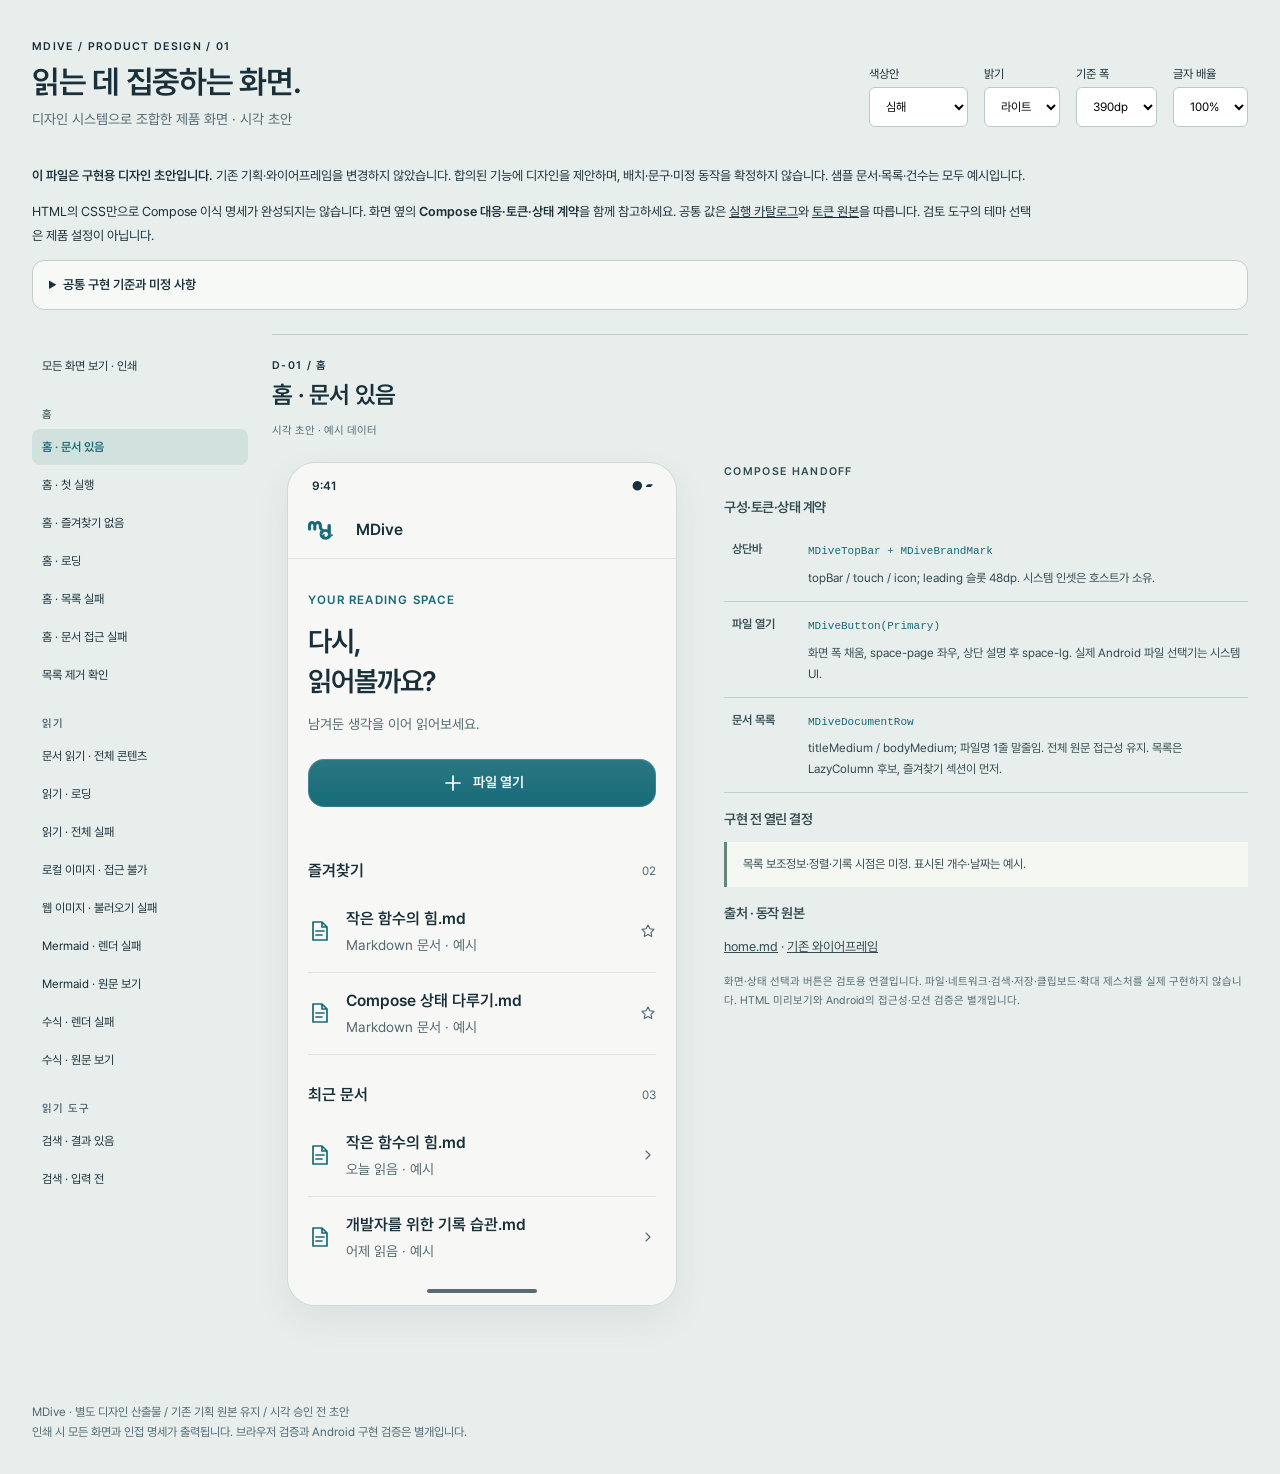
==== docs/design/screens/index.html @ a665fb4f "docs(design): add product screens and markdown component plan" ====
<!doctype html>
<html lang="ko">
<head>
<meta charset="utf-8">
<meta name="viewport" content="width=device-width,initial-scale=1">
<title>MDive · 제품 화면 디자인</title>
<link rel="stylesheet" href="../../../design-system/generated/tokens.css">
<link rel="stylesheet" href="../../../design-system/catalog.css">
<link rel="stylesheet" href="../../../design-system/feedback.css">
<link rel="stylesheet" href="screens.css">
</head>
<body>
<header class="design-header">
<div>
<div class="eyebrow">MDIVE / PRODUCT DESIGN / 01</div>
<h1>읽는 데 집중하는 화면.</h1>
<p>디자인 시스템으로 조합한 제품 화면 · 시각 초안</p>
</div>
<div class="review-controls">
<label>색상안<select id="palette">
<option value="deepsea">심해</option>
<option value="blue">청량한 바다</option>
<option value="green">편안한 초록</option>
</select>
</label>
<label>밝기<select id="brightness">
<option value="light">라이트</option>
<option value="dark">다크</option>
</select>
</label>
<label>기준 폭<select id="width">
<option value="390">390dp</option>
<option value="360">360dp</option>
<option value="320">320dp</option>
</select>
</label>
<label>글자 배율<select id="scale">
<option value="1">100%</option>
<option value="1.3">130%</option>
<option value="1.6">160%</option>
</select>
</label>
</div>
</header>
<div class="design-intro">
<p>
<strong>이 파일은 구현용 디자인 초안입니다.</strong> 기존 기획·와이어프레임을 변경하지 않았습니다. 합의된 기능에 디자인을 제안하며, 배치·문구·미정 동작을 확정하지 않습니다. 샘플 문서·목록·건수는 모두 예시입니다.</p>
<p>HTML의 CSS만으로 Compose 이식 명세가 완성되지는 않습니다. 화면 옆의 <strong>Compose 대응·토큰·상태 계약</strong>을 함께 참고하세요. 공통 값은 <a href="../../../design-system/generated/catalog.html">실행 카탈로그</a>와 <a href="../../../design-system/tokens.json">토큰 원본</a>을 따릅니다. 검토 도구의 테마 선택은 제품 설정이 아닙니다.</p>
<details>
<summary>공통 구현 기준과 미정 사항</summary>
<ul>
<li>CSS 1px ≈ 기준 Android 1dp, 글꼴 px ≈ 기본 fontScale 1의 sp를 표현한 검토 좌표입니다. 실제 픽셀 일치 보장은 아닙니다. 390 × 844는 프레임 예시이며 실제 기기 치수가 아닙니다.</li>
<li>시스템 바 높이를 앱에 고정하지 마세요. 호스트에서 실제 WindowInsets를 적용합니다. 화면에는 상태바/탐색바의 검토용 영역만 표시합니다. 모달·IME 인셋은 중복 적용하지 않습니다.</li>
<li>화면은 State / Intent / Effect / BaseViewModel을 사용합니다. UI는 이벤트만 전달하고 파일 선택·외부 링크·클립보드 같은 일회성 동작은 호스트 Effect로 처리합니다. 미정된 저장 정책이나 파서 선택은 이 디자인이 정하지 않습니다.</li>
<li>최소 터치 touch, 선택 의미·전체 파일명 낭독·입력 레이블 제공. 내용은 색상만으로 구분하지 않습니다. 큰 글자에서 텍스트를 자르지 않고 높이를 확장합니다. 검색 한 줄의 큰 글자·극소 폭 대응과 태블릿은 구현 전 추가 합의가 필요합니다.</li>
<li>본문 최대 폭·태블릿 분할·가로 모드·큰 문서 최적화는 미정입니다. 여기서는 휴대폰 세로 시각 초안을 제공합니다. 신규 공통 스타일은 기존 DS API 변경 없이 화면 전용 조합으로 제시합니다.</li>
<li>모달 닫기/복귀/검색 IME/책갈피 저장·복원 정책 등 아래 미정 사항은 구현 전에 합의합니다. HTML의 이동은 디자인 검토용이며 앱 내비게이션 정책이 아닙니다.</li>
</ul>
</details>
</div>
<div class="design-layout">
<nav class="screen-nav" aria-label="디자인 화면 목록">
<a href="#all" id="show-all">모든 화면 보기 · 인쇄</a>
<h2>홈</h2>
<a href="#home" data-select="home">홈 · 문서 있음</a>
<a href="#home-empty" data-select="home-empty">홈 · 첫 실행</a>
<a href="#home-no-favorites" data-select="home-no-favorites">홈 · 즐겨찾기 없음</a>
<a href="#home-loading" data-select="home-loading">홈 · 로딩</a>
<a href="#home-error" data-select="home-error">홈 · 목록 실패</a>
<a href="#access-error" data-select="access-error">홈 · 문서 접근 실패</a>
<a href="#remove" data-select="remove">목록 제거 확인</a>
<h2>읽기</h2>
<a href="#reader" data-select="reader">문서 읽기 · 전체 콘텐츠</a>
<a href="#reader-loading" data-select="reader-loading">읽기 · 로딩</a>
<a href="#reader-error" data-select="reader-error">읽기 · 전체 실패</a>
<a href="#local-image" data-select="local-image">로컬 이미지 · 접근 불가</a>
<a href="#web-image" data-select="web-image">웹 이미지 · 불러오기 실패</a>
<a href="#resource-error" data-select="resource-error">Mermaid · 렌더 실패</a>
<a href="#source" data-select="source">Mermaid · 원문 보기</a>
<a href="#math-error" data-select="math-error">수식 · 렌더 실패</a>
<a href="#math-source" data-select="math-source">수식 · 원문 보기</a>
<h2>읽기 도구</h2>
<a href="#search" data-select="search">검색 · 결과 있음</a>
<a href="#search-empty" data-select="search-empty">검색 · 입력 전</a>
<a href="#search-none" data-select="search-none">검색 · 결과 없음</a>
<a href="#toc" data-select="toc">읽기 도구 · 목차</a>
<a href="#bookmarks" data-select="bookmarks">읽기 도구 · 책갈피</a>
<a href="#toc-empty" data-select="toc-empty">목차 · 제목 없음</a>
<a href="#bookmarks-empty" data-select="bookmarks-empty">책갈피 · 없음</a>
<a href="#bookmark-lost" data-select="bookmark-lost">책갈피 · 위치 복원 불가</a>
<a href="#rename" data-select="rename">책갈피 · 이름 편집</a>
<a href="#settings" data-select="settings">읽기 설정 · 본문 크기</a>
<h2>확대</h2>
<a href="#expand-image" data-select="expand-image">이미지 확대</a>
<a href="#expand-diagram" data-select="expand-diagram">Mermaid 확대</a>
<h2>피드백</h2>
<a href="#copied" data-select="copied">피드백 · 코드 복사 완료</a>
<a href="#saved" data-select="saved">피드백 · 책갈피 추가 완료</a>
<a href="#save-error" data-select="save-error">저장 실패 · 복구 배너</a>
<a href="#link-error" data-select="link-error">상대 문서 링크 · 접근 실패</a>
<a href="#copy-error" data-select="copy-error">코드 복사 · 실패</a>
<a href="#favorite-error" data-select="favorite-error">즐겨찾기 · 저장 실패</a>
</nav>
<main class="boards" id="boards">
<section class="board" id="home" aria-labelledby="title-home">
<header class="board-header">
<div class="eyebrow">D-01 / 홈</div>
<h2 id="title-home">홈 · 문서 있음</h2>
<span class="draft">시각 초안 · 예시 데이터</span>
</header>
<div class="board-content">
<div class="device" data-palette="deepsea" data-theme="light">
<div class="system-status" aria-hidden="true">
<span>9:41</span>
<span>● ▰</span>
</div>
<div class="app-frame">
<header class="topbar">
<span class="brand-mark" aria-hidden="true"></span>
<strong>MDive</strong>
</header>
<div class="viewport-content home">
<div class="doc-kicker">YOUR READING SPACE</div>
<h1>다시,<br>읽어볼까요?</h1>
<p class="intro">남겨둔 생각을 이어 읽어보세요.</p>
<button class="button " type="button" data-demo="시각 예시입니다. 실제 파일·저장 작업은 수행하지 않습니다.">
<svg class="icon" aria-hidden="true" viewBox="0 0 24 24">
<path d="M12 5V19 M5 12H19"/>
</svg>파일 열기</button>
<h2>즐겨찾기 <span>02</span>
</h2>
<button class="document-row" data-go="reader">
<svg class="icon" aria-hidden="true" viewBox="0 0 24 24">
<path d="M14 3H5V21H19V8L14 3Z M14 3V8H19 M8 12H16 M8 16H14"/>
</svg>
<span>
<strong>작은 함수의 힘.md</strong>
<small>Markdown 문서 · 예시</small>
</span>
<svg class="icon" aria-hidden="true" viewBox="0 0 24 24">
<path d="M12 3L14.8 8.7L21 9.6L16.5 14L17.6 20.2L12 17.3L6.4 20.2L7.5 14L3 9.6L9.2 8.7Z"/>
</svg>
</button>
<button class="document-row" data-go="reader">
<svg class="icon" aria-hidden="true" viewBox="0 0 24 24">
<path d="M14 3H5V21H19V8L14 3Z M14 3V8H19 M8 12H16 M8 16H14"/>
</svg>
<span>
<strong>Compose 상태 다루기.md</strong>
<small>Markdown 문서 · 예시</small>
</span>
<svg class="icon" aria-hidden="true" viewBox="0 0 24 24">
<path d="M12 3L14.8 8.7L21 9.6L16.5 14L17.6 20.2L12 17.3L6.4 20.2L7.5 14L3 9.6L9.2 8.7Z"/>
</svg>
</button>
<h2>최근 문서 <span>03</span>
</h2>
<button class="document-row" data-go="reader">
<svg class="icon" aria-hidden="true" viewBox="0 0 24 24">
<path d="M14 3H5V21H19V8L14 3Z M14 3V8H19 M8 12H16 M8 16H14"/>
</svg>
<span>
<strong>작은 함수의 힘.md</strong>
<small>오늘 읽음 · 예시</small>
</span>
<svg class="icon" aria-hidden="true" viewBox="0 0 24 24">
<path d="M9 6L15 12L9 18"/>
</svg>
</button>
<button class="document-row" data-go="reader">
<svg class="icon" aria-hidden="true" viewBox="0 0 24 24">
<path d="M14 3H5V21H19V8L14 3Z M14 3V8H19 M8 12H16 M8 16H14"/>
</svg>
<span>
<strong>개발자를 위한 기록 습관.md</strong>
<small>어제 읽음 · 예시</small>
</span>
<svg class="icon" aria-hidden="true" viewBox="0 0 24 24">
<path d="M9 6L15 12L9 18"/>
</svg>
</button>
<button class="document-row" data-go="reader">
<svg class="icon" aria-hidden="true" viewBox="0 0 24 24">
<path d="M14 3H5V21H19V8L14 3Z M14 3V8H19 M8 12H16 M8 16H14"/>
</svg>
<span>
<strong>프로젝트 시작하기.md</strong>
<small>10월 24일 · 예시</small>
</span>
<svg class="icon" aria-hidden="true" viewBox="0 0 24 24">
<path d="M9 6L15 12L9 18"/>
</svg>
</button>
</div>
</div>
<div class="system-nav" aria-hidden="true">
<span>
</span>
</div>
</div>
<aside class="inspector">
<div class="eyebrow">COMPOSE HANDOFF</div>
<h3>구성·토큰·상태 계약</h3>
<table>
<tbody>
<tr>
<th>상단바</th>
<td>
<code>MDiveTopBar + MDiveBrandMark</code>
<p>topBar / touch / icon; leading 슬롯 48dp. 시스템 인셋은 호스트가 소유.</p>
</td>
</tr>
<tr>
<th>파일 열기</th>
<td>
<code>MDiveButton(Primary)</code>
<p>화면 폭 채움, space-page 좌우, 상단 설명 후 space-lg. 실제 Android 파일 선택기는 시스템 UI.</p>
</td>
</tr>
<tr>
<th>문서 목록</th>
<td>
<code>MDiveDocumentRow</code>
<p>titleMedium / bodyMedium; 파일명 1줄 말줄임. 전체 원문 접근성 유지. 목록은 LazyColumn 후보, 즐겨찾기 섹션이 먼저.</p>
</td>
</tr>
</tbody>
</table>
<h3>구현 전 열린 결정</h3>
<p class="decision">목록 보조정보·정렬·기록 시점은 미정. 표시된 개수·날짜는 예시.</p>
<h3>출처 · 동작 원본</h3>
<p>
<a href="../../product/home.md">home.md</a> · <a href="../../product/screens/home.html#s-02">기존 와이어프레임</a>
</p>
<p class="minor">화면·상태 선택과 버튼은 검토용 연결입니다. 파일·네트워크·검색·저장·클립보드·확대 제스처를 실제 구현하지 않습니다. HTML 미리보기와 Android의 접근성·모션 검증은 별개입니다.</p>
</aside>
</div>
</section>
<section class="board" id="home-empty" aria-labelledby="title-home-empty">
<header class="board-header">
<div class="eyebrow">D-02 / 홈</div>
<h2 id="title-home-empty">홈 · 첫 실행</h2>
<span class="draft">시각 초안 · 예시 데이터</span>
</header>
<div class="board-content">
<div class="device" data-palette="deepsea" data-theme="light">
<div class="system-status" aria-hidden="true">
<span>9:41</span>
<span>● ▰</span>
</div>
<div class="app-frame">
<header class="topbar">
<span class="brand-mark" aria-hidden="true"></span>
<strong>MDive</strong>
</header>
<div class="viewport-content empty-home">
<div class="ds-state">
<div class="ds-state-visual">
<svg class="icon" aria-hidden="true" viewBox="0 0 24 24">
<path d="M14 3H5V21H19V8L14 3Z M14 3V8H19 M8 12H16 M8 16H14"/>
</svg>
</div>
<h3>읽기 좋은 곳에, 잘 오셨어요.</h3>
<p>Markdown 문서를 열어 나만의 읽기를 시작하세요.</p>
<div class="ds-state-actions">
<button class="button " type="button" data-demo="시각 예시입니다. 실제 파일·저장 작업은 수행하지 않습니다.">파일 열기</button>
</div>
</div>
</div>
</div>
<div class="system-nav" aria-hidden="true">
<span>
</span>
</div>
</div>
<aside class="inspector">
<div class="eyebrow">COMPOSE HANDOFF</div>
<h3>구성·토큰·상태 계약</h3>
<table>
<tbody>
<tr>
<th>상단바</th>
<td>
<code>MDiveTopBar + MDiveBrandMark</code>
<p>topBar / touch / icon; leading 슬롯 48dp. 시스템 인셋은 호스트가 소유.</p>
</td>
</tr>
<tr>
<th>파일 열기</th>
<td>
<code>MDiveButton(Primary)</code>
<p>화면 폭 채움, space-page 좌우, 상단 설명 후 space-lg. 실제 Android 파일 선택기는 시스템 UI.</p>
</td>
</tr>
<tr>
<th>문서 목록</th>
<td>
<code>MDiveDocumentRow</code>
<p>titleMedium / bodyMedium; 파일명 1줄 말줄임. 전체 원문 접근성 유지. 목록은 LazyColumn 후보, 즐겨찾기 섹션이 먼저.</p>
</td>
</tr>
</tbody>
</table>
<h3>구현 전 열린 결정</h3>
<p class="decision">파일 선택 취소·복귀 세부 동작 미정.</p>
<h3>출처 · 동작 원본</h3>
<p>
<a href="../../product/home.md">home.md</a> · <a href="../../product/screens/home.html#s-02">기존 와이어프레임</a>
</p>
<p class="minor">화면·상태 선택과 버튼은 검토용 연결입니다. 파일·네트워크·검색·저장·클립보드·확대 제스처를 실제 구현하지 않습니다. HTML 미리보기와 Android의 접근성·모션 검증은 별개입니다.</p>
</aside>
</div>
</section>
<section class="board" id="home-no-favorites" aria-labelledby="title-home-no-favorites">
<header class="board-header">
<div class="eyebrow">D-03 / 홈</div>
<h2 id="title-home-no-favorites">홈 · 즐겨찾기 없음</h2>
<span class="draft">시각 초안 · 예시 데이터</span>
</header>
<div class="board-content">
<div class="device" data-palette="deepsea" data-theme="light">
<div class="system-status" aria-hidden="true">
<span>9:41</span>
<span>● ▰</span>
</div>
<div class="app-frame">
<header class="topbar">
<span class="brand-mark" aria-hidden="true"></span>
<strong>MDive</strong>
</header>
<div class="viewport-content home">
<div class="doc-kicker">YOUR READING SPACE</div>
<h1>다시,<br>읽어볼까요?</h1>
<p class="intro">남겨둔 생각을 이어 읽어보세요.</p>
<button class="button " type="button" data-demo="시각 예시입니다. 실제 파일·저장 작업은 수행하지 않습니다.">
<svg class="icon" aria-hidden="true" viewBox="0 0 24 24">
<path d="M12 5V19 M5 12H19"/>
</svg>파일 열기</button>
<h2>즐겨찾기 <span>00</span>
</h2>
<div class="ds-inline">
<svg class="icon" aria-hidden="true" viewBox="0 0 24 24">
<path d="M12 3L14.8 8.7L21 9.6L16.5 14L17.6 20.2L12 17.3L6.4 20.2L7.5 14L3 9.6L9.2 8.7Z"/>
</svg>
<div>
<strong>자주 읽는 문서를 모아보세요</strong>
<p>읽기 화면의 별표로 추가할 수 있어요.</p>
</div>
</div>
<h2>최근 문서 <span>03</span>
</h2>
<button class="document-row" data-go="reader">
<svg class="icon" aria-hidden="true" viewBox="0 0 24 24">
<path d="M14 3H5V21H19V8L14 3Z M14 3V8H19 M8 12H16 M8 16H14"/>
</svg>
<span>
<strong>작은 함수의 힘.md</strong>
<small>오늘 읽음 · 예시</small>
</span>
<svg class="icon" aria-hidden="true" viewBox="0 0 24 24">
<path d="M9 6L15 12L9 18"/>
</svg>
</button>
<button class="document-row" data-go="reader">
<svg class="icon" aria-hidden="true" viewBox="0 0 24 24">
<path d="M14 3H5V21H19V8L14 3Z M14 3V8H19 M8 12H16 M8 16H14"/>
</svg>
<span>
<strong>개발자를 위한 기록 습관.md</strong>
<small>어제 읽음 · 예시</small>
</span>
<svg class="icon" aria-hidden="true" viewBox="0 0 24 24">
<path d="M9 6L15 12L9 18"/>
</svg>
</button>
<button class="document-row" data-go="reader">
<svg class="icon" aria-hidden="true" viewBox="0 0 24 24">
<path d="M14 3H5V21H19V8L14 3Z M14 3V8H19 M8 12H16 M8 16H14"/>
</svg>
<span>
<strong>프로젝트 시작하기.md</strong>
<small>10월 24일 · 예시</small>
</span>
<svg class="icon" aria-hidden="true" viewBox="0 0 24 24">
<path d="M9 6L15 12L9 18"/>
</svg>
</button>
</div>
</div>
<div class="system-nav" aria-hidden="true">
<span>
</span>
</div>
</div>
<aside class="inspector">
<div class="eyebrow">COMPOSE HANDOFF</div>
<h3>구성·토큰·상태 계약</h3>
<table>
<tbody>
<tr>
<th>상단바</th>
<td>
<code>MDiveTopBar + MDiveBrandMark</code>
<p>topBar / touch / icon; leading 슬롯 48dp. 시스템 인셋은 호스트가 소유.</p>
</td>
</tr>
<tr>
<th>파일 열기</th>
<td>
<code>MDiveButton(Primary)</code>
<p>화면 폭 채움, space-page 좌우, 상단 설명 후 space-lg. 실제 Android 파일 선택기는 시스템 UI.</p>
</td>
</tr>
<tr>
<th>문서 목록</th>
<td>
<code>MDiveDocumentRow</code>
<p>titleMedium / bodyMedium; 파일명 1줄 말줄임. 전체 원문 접근성 유지. 목록은 LazyColumn 후보, 즐겨찾기 섹션이 먼저.</p>
</td>
</tr>
</tbody>
</table>
<h3>구현 전 열린 결정</h3>
<p class="decision">빈 즐겨찾기 영역의 크기·노출 여부 제안. 최근 문서는 유지.</p>
<h3>출처 · 동작 원본</h3>
<p>
<a href="../../product/home.md">home.md</a> · <a href="../../product/screens/home.html#s-02">기존 와이어프레임</a>
</p>
<p class="minor">화면·상태 선택과 버튼은 검토용 연결입니다. 파일·네트워크·검색·저장·클립보드·확대 제스처를 실제 구현하지 않습니다. HTML 미리보기와 Android의 접근성·모션 검증은 별개입니다.</p>
</aside>
</div>
</section>
<section class="board" id="home-loading" aria-labelledby="title-home-loading">
<header class="board-header">
<div class="eyebrow">D-04 / 홈</div>
<h2 id="title-home-loading">홈 · 로딩</h2>
<span class="draft">시각 초안 · 예시 데이터</span>
</header>
<div class="board-content">
<div class="device" data-palette="deepsea" data-theme="light">
<div class="system-status" aria-hidden="true">
<span>9:41</span>
<span>● ▰</span>
</div>
<div class="app-frame">
<header class="topbar">
<span class="brand-mark" aria-hidden="true"></span>
<strong>MDive</strong>
</header>
<div class="viewport-content">
<div class="ds-state">
<div class="ds-state-visual">
<svg class="icon" aria-hidden="true" viewBox="0 0 24 24">
<path d="M14 3H5V21H19V8L14 3Z M14 3V8H19 M8 12H16 M8 16H14"/>
</svg>
</div>
<h3>목록을 준비하고 있어요</h3>
<p>저장된 문서 목록을 확인하고 있습니다.</p>
<div class="ds-state-actions">
</div>
</div>
</div>
</div>
<div class="system-nav" aria-hidden="true">
<span>
</span>
</div>
</div>
<aside class="inspector">
<div class="eyebrow">COMPOSE HANDOFF</div>
<h3>구성·토큰·상태 계약</h3>
<table>
<tbody>
<tr>
<th>상단바</th>
<td>
<code>MDiveTopBar + MDiveBrandMark</code>
<p>topBar / touch / icon; leading 슬롯 48dp. 시스템 인셋은 호스트가 소유.</p>
</td>
</tr>
<tr>
<th>파일 열기</th>
<td>
<code>MDiveButton(Primary)</code>
<p>화면 폭 채움, space-page 좌우, 상단 설명 후 space-lg. 실제 Android 파일 선택기는 시스템 UI.</p>
</td>
</tr>
<tr>
<th>문서 목록</th>
<td>
<code>MDiveDocumentRow</code>
<p>titleMedium / bodyMedium; 파일명 1줄 말줄임. 전체 원문 접근성 유지. 목록은 LazyColumn 후보, 즐겨찾기 섹션이 먼저.</p>
</td>
</tr>
<tr>
<th>전체 상태</th>
<td>
<code>MDiveStatePanel</code>
<p>Loading / Failure를 Empty와 구분. loading 시 진행 의미 제공.</p>
</td>
</tr>
</tbody>
</table>
<h3>구현 전 열린 결정</h3>
<p class="decision">로딩 표시 시점·파일 열기 사용 가능 여부·부분 실패/재시도 정책 미정.</p>
<h3>출처 · 동작 원본</h3>
<p>
<a href="../../product/home.md">home.md</a> · <a href="../../product/screens/home.html#s-02">기존 와이어프레임</a>
</p>
<p class="minor">화면·상태 선택과 버튼은 검토용 연결입니다. 파일·네트워크·검색·저장·클립보드·확대 제스처를 실제 구현하지 않습니다. HTML 미리보기와 Android의 접근성·모션 검증은 별개입니다.</p>
</aside>
</div>
</section>
<section class="board" id="home-error" aria-labelledby="title-home-error">
<header class="board-header">
<div class="eyebrow">D-05 / 홈</div>
<h2 id="title-home-error">홈 · 목록 실패</h2>
<span class="draft">시각 초안 · 예시 데이터</span>
</header>
<div class="board-content">
<div class="device" data-palette="deepsea" data-theme="light">
<div class="system-status" aria-hidden="true">
<span>9:41</span>
<span>● ▰</span>
</div>
<div class="app-frame">
<header class="topbar">
<span class="brand-mark" aria-hidden="true"></span>
<strong>MDive</strong>
</header>
<div class="viewport-content">
<div class="ds-state">
<div class="ds-state-visual">
<svg class="icon" aria-hidden="true" viewBox="0 0 24 24">
<path d="M12 3L22 21H2L12 3Z M12 9V14 M12 17H12.01"/>
</svg>
</div>
<h3>목록을 불러오지 못했어요</h3>
<p>저장된 목록을 확인할 수 없습니다.</p>
<div class="ds-state-actions">
<button class="button secondary" type="button" data-go="home">다시 시도</button>
</div>
</div>
</div>
</div>
<div class="system-nav" aria-hidden="true">
<span>
</span>
</div>
</div>
<aside class="inspector">
<div class="eyebrow">COMPOSE HANDOFF</div>
<h3>구성·토큰·상태 계약</h3>
<table>
<tbody>
<tr>
<th>상단바</th>
<td>
<code>MDiveTopBar + MDiveBrandMark</code>
<p>topBar / touch / icon; leading 슬롯 48dp. 시스템 인셋은 호스트가 소유.</p>
</td>
</tr>
<tr>
<th>파일 열기</th>
<td>
<code>MDiveButton(Primary)</code>
<p>화면 폭 채움, space-page 좌우, 상단 설명 후 space-lg. 실제 Android 파일 선택기는 시스템 UI.</p>
</td>
</tr>
<tr>
<th>문서 목록</th>
<td>
<code>MDiveDocumentRow</code>
<p>titleMedium / bodyMedium; 파일명 1줄 말줄임. 전체 원문 접근성 유지. 목록은 LazyColumn 후보, 즐겨찾기 섹션이 먼저.</p>
</td>
</tr>
<tr>
<th>전체 상태</th>
<td>
<code>MDiveStatePanel</code>
<p>Loading / Failure를 Empty와 구분. loading 시 진행 의미 제공.</p>
</td>
</tr>
</tbody>
</table>
<h3>구현 전 열린 결정</h3>
<p class="decision">로딩 표시 시점·파일 열기 사용 가능 여부·부분 실패/재시도 정책 미정.</p>
<h3>출처 · 동작 원본</h3>
<p>
<a href="../../product/home.md">home.md</a> · <a href="../../product/screens/home.html#s-02">기존 와이어프레임</a>
</p>
<p class="minor">화면·상태 선택과 버튼은 검토용 연결입니다. 파일·네트워크·검색·저장·클립보드·확대 제스처를 실제 구현하지 않습니다. HTML 미리보기와 Android의 접근성·모션 검증은 별개입니다.</p>
</aside>
</div>
</section>
<section class="board" id="access-error" aria-labelledby="title-access-error">
<header class="board-header">
<div class="eyebrow">D-06 / 홈</div>
<h2 id="title-access-error">홈 · 문서 접근 실패</h2>
<span class="draft">시각 초안 · 예시 데이터</span>
</header>
<div class="board-content">
<div class="device" data-palette="deepsea" data-theme="light">
<div class="system-status" aria-hidden="true">
<span>9:41</span>
<span>● ▰</span>
</div>
<div class="app-frame">
<header class="topbar">
<span class="brand-mark" aria-hidden="true"></span>
<strong>MDive</strong>
</header>
<div class="viewport-content home">
<div class="doc-kicker">YOUR READING SPACE</div>
<h1>다시,<br>읽어볼까요?</h1>
<p class="intro">남겨둔 생각을 이어 읽어보세요.</p>
<button class="button " type="button" data-demo="시각 예시입니다. 실제 파일·저장 작업은 수행하지 않습니다.">
<svg class="icon" aria-hidden="true" viewBox="0 0 24 24">
<path d="M12 5V19 M5 12H19"/>
</svg>파일 열기</button>
<h2>즐겨찾기 <span>02</span>
</h2>
<button class="document-row" data-go="reader">
<svg class="icon" aria-hidden="true" viewBox="0 0 24 24">
<path d="M14 3H5V21H19V8L14 3Z M14 3V8H19 M8 12H16 M8 16H14"/>
</svg>
<span>
<strong>작은 함수의 힘.md</strong>
<small>Markdown 문서 · 예시</small>
</span>
<svg class="icon" aria-hidden="true" viewBox="0 0 24 24">
<path d="M12 3L14.8 8.7L21 9.6L16.5 14L17.6 20.2L12 17.3L6.4 20.2L7.5 14L3 9.6L9.2 8.7Z"/>
</svg>
</button>
<button class="document-row" data-go="reader">
<svg class="icon" aria-hidden="true" viewBox="0 0 24 24">
<path d="M14 3H5V21H19V8L14 3Z M14 3V8H19 M8 12H16 M8 16H14"/>
</svg>
<span>
<strong>Compose 상태 다루기.md</strong>
<small>Markdown 문서 · 예시</small>
</span>
<svg class="icon" aria-hidden="true" viewBox="0 0 24 24">
<path d="M12 3L14.8 8.7L21 9.6L16.5 14L17.6 20.2L12 17.3L6.4 20.2L7.5 14L3 9.6L9.2 8.7Z"/>
</svg>
</button>
<h2>최근 문서 <span>03</span>
</h2>
<button class="document-row" data-go="reader">
<svg class="icon" aria-hidden="true" viewBox="0 0 24 24">
<path d="M14 3H5V21H19V8L14 3Z M14 3V8H19 M8 12H16 M8 16H14"/>
</svg>
<span>
<strong>작은 함수의 힘.md</strong>
<small>오늘 읽음 · 예시</small>
</span>
<svg class="icon" aria-hidden="true" viewBox="0 0 24 24">
<path d="M9 6L15 12L9 18"/>
</svg>
</button>
<button class="document-row" data-go="reader">
<svg class="icon" aria-hidden="true" viewBox="0 0 24 24">
<path d="M14 3H5V21H19V8L14 3Z M14 3V8H19 M8 12H16 M8 16H14"/>
</svg>
<span>
<strong>개발자를 위한 기록 습관.md</strong>
<small>어제 읽음 · 예시</small>
</span>
<svg class="icon" aria-hidden="true" viewBox="0 0 24 24">
<path d="M9 6L15 12L9 18"/>
</svg>
</button>
<button class="document-row" data-go="reader">
<svg class="icon" aria-hidden="true" viewBox="0 0 24 24">
<path d="M14 3H5V21H19V8L14 3Z M14 3V8H19 M8 12H16 M8 16H14"/>
</svg>
<span>
<strong>프로젝트 시작하기.md</strong>
<small>10월 24일 · 예시</small>
</span>
<svg class="icon" aria-hidden="true" viewBox="0 0 24 24">
<path d="M9 6L15 12L9 18"/>
</svg>
</button>
</div>
<div class="floating-notice">
<div class="ds-inline">
<svg class="icon" aria-hidden="true" viewBox="0 0 24 24">
<path d="M12 3L22 21H2L12 3Z M12 9V14 M12 17H12.01"/>
</svg>
<div>
<strong>문서를 열지 못했어요</strong>
<p>작은 함수의 힘.md에 접근할 수 없습니다. 원본 파일은 그대로 유지됩니다.</p>
<button class="button quiet" type="button" data-demo="시각 예시입니다. 실제 파일·저장 작업은 수행하지 않습니다.">다시 선택</button>
</div>
</div>
<button class="button quiet" type="button" data-go="remove">목록에서 제거</button>
</div>
</div>
<div class="system-nav" aria-hidden="true">
<span>
</span>
</div>
</div>
<aside class="inspector">
<div class="eyebrow">COMPOSE HANDOFF</div>
<h3>구성·토큰·상태 계약</h3>
<table>
<tbody>
<tr>
<th>상단바</th>
<td>
<code>MDiveTopBar + MDiveBrandMark</code>
<p>topBar / touch / icon; leading 슬롯 48dp. 시스템 인셋은 호스트가 소유.</p>
</td>
</tr>
<tr>
<th>파일 열기</th>
<td>
<code>MDiveButton(Primary)</code>
<p>화면 폭 채움, space-page 좌우, 상단 설명 후 space-lg. 실제 Android 파일 선택기는 시스템 UI.</p>
</td>
</tr>
<tr>
<th>문서 목록</th>
<td>
<code>MDiveDocumentRow</code>
<p>titleMedium / bodyMedium; 파일명 1줄 말줄임. 전체 원문 접근성 유지. 목록은 LazyColumn 후보, 즐겨찾기 섹션이 먼저.</p>
</td>
</tr>
<tr>
<th>접근 실패</th>
<td>
<code>MDiveInlineNotice + MDiveButton</code>
<p>목록을 지우지 않고 재선택·목록 제거 제공. 안내 배치는 제안.</p>
</td>
</tr>
</tbody>
</table>
<h3>구현 전 열린 결정</h3>
<p class="decision">재연결 시 동일 문서 판별·책갈피 승계와 안내 위치 미정.</p>
<h3>출처 · 동작 원본</h3>
<p>
<a href="../../product/home.md">home.md</a> · <a href="../../product/screens/home.html#s-02">기존 와이어프레임</a>
</p>
<p class="minor">화면·상태 선택과 버튼은 검토용 연결입니다. 파일·네트워크·검색·저장·클립보드·확대 제스처를 실제 구현하지 않습니다. HTML 미리보기와 Android의 접근성·모션 검증은 별개입니다.</p>
</aside>
</div>
</section>
<section class="board" id="remove" aria-labelledby="title-remove">
<header class="board-header">
<div class="eyebrow">D-07 / 홈</div>
<h2 id="title-remove">목록 제거 확인</h2>
<span class="draft">시각 초안 · 예시 데이터</span>
</header>
<div class="board-content">
<div class="device" data-palette="deepsea" data-theme="light">
<div class="system-status" aria-hidden="true">
<span>9:41</span>
<span>● ▰</span>
</div>
<div class="app-frame">
<header class="topbar">
<span class="brand-mark" aria-hidden="true"></span>
<strong>MDive</strong>
</header>
<div class="viewport-content home">
<div class="doc-kicker">YOUR READING SPACE</div>
<h1>다시,<br>읽어볼까요?</h1>
<p class="intro">남겨둔 생각을 이어 읽어보세요.</p>
<button class="button " type="button" data-demo="시각 예시입니다. 실제 파일·저장 작업은 수행하지 않습니다.">
<svg class="icon" aria-hidden="true" viewBox="0 0 24 24">
<path d="M12 5V19 M5 12H19"/>
</svg>파일 열기</button>
<h2>즐겨찾기 <span>02</span>
</h2>
<button class="document-row" data-go="reader">
<svg class="icon" aria-hidden="true" viewBox="0 0 24 24">
<path d="M14 3H5V21H19V8L14 3Z M14 3V8H19 M8 12H16 M8 16H14"/>
</svg>
<span>
<strong>작은 함수의 힘.md</strong>
<small>Markdown 문서 · 예시</small>
</span>
<svg class="icon" aria-hidden="true" viewBox="0 0 24 24">
<path d="M12 3L14.8 8.7L21 9.6L16.5 14L17.6 20.2L12 17.3L6.4 20.2L7.5 14L3 9.6L9.2 8.7Z"/>
</svg>
</button>
<button class="document-row" data-go="reader">
<svg class="icon" aria-hidden="true" viewBox="0 0 24 24">
<path d="M14 3H5V21H19V8L14 3Z M14 3V8H19 M8 12H16 M8 16H14"/>
</svg>
<span>
<strong>Compose 상태 다루기.md</strong>
<small>Markdown 문서 · 예시</small>
</span>
<svg class="icon" aria-hidden="true" viewBox="0 0 24 24">
<path d="M12 3L14.8 8.7L21 9.6L16.5 14L17.6 20.2L12 17.3L6.4 20.2L7.5 14L3 9.6L9.2 8.7Z"/>
</svg>
</button>
<h2>최근 문서 <span>03</span>
</h2>
<button class="document-row" data-go="reader">
<svg class="icon" aria-hidden="true" viewBox="0 0 24 24">
<path d="M14 3H5V21H19V8L14 3Z M14 3V8H19 M8 12H16 M8 16H14"/>
</svg>
<span>
<strong>작은 함수의 힘.md</strong>
<small>오늘 읽음 · 예시</small>
</span>
<svg class="icon" aria-hidden="true" viewBox="0 0 24 24">
<path d="M9 6L15 12L9 18"/>
</svg>
</button>
<button class="document-row" data-go="reader">
<svg class="icon" aria-hidden="true" viewBox="0 0 24 24">
<path d="M14 3H5V21H19V8L14 3Z M14 3V8H19 M8 12H16 M8 16H14"/>
</svg>
<span>
<strong>개발자를 위한 기록 습관.md</strong>
<small>어제 읽음 · 예시</small>
</span>
<svg class="icon" aria-hidden="true" viewBox="0 0 24 24">
<path d="M9 6L15 12L9 18"/>
</svg>
</button>
<button class="document-row" data-go="reader">
<svg class="icon" aria-hidden="true" viewBox="0 0 24 24">
<path d="M14 3H5V21H19V8L14 3Z M14 3V8H19 M8 12H16 M8 16H14"/>
</svg>
<span>
<strong>프로젝트 시작하기.md</strong>
<small>10월 24일 · 예시</small>
</span>
<svg class="icon" aria-hidden="true" viewBox="0 0 24 24">
<path d="M9 6L15 12L9 18"/>
</svg>
</button>
</div>
<div class="scrim">
</div>
<div class="confirm">
<h2>목록에서 제거할까요?</h2>
<p>이 문서의 바로가기를 목록에서 제거합니다. 원본 파일은 삭제되지 않습니다.</p>
<div class="ds-file-context">
<svg class="icon" aria-hidden="true" viewBox="0 0 24 24">
<path d="M14 3H5V21H19V8L14 3Z M14 3V8H19 M8 12H16 M8 16H14"/>
</svg>
<strong>작은 함수의 힘.md</strong>
</div>
<div class="ds-dialog-actions">
<button class="button " type="button" data-go="home">목록에서 제거</button>
<button class="button secondary" type="button" data-go="access-error">취소</button>
</div>
</div>
</div>
<div class="system-nav" aria-hidden="true">
<span>
</span>
</div>
</div>
<aside class="inspector">
<div class="eyebrow">COMPOSE HANDOFF</div>
<h3>구성·토큰·상태 계약</h3>
<table>
<tbody>
<tr>
<th>상단바</th>
<td>
<code>MDiveTopBar + MDiveBrandMark</code>
<p>topBar / touch / icon; leading 슬롯 48dp. 시스템 인셋은 호스트가 소유.</p>
</td>
</tr>
<tr>
<th>파일 열기</th>
<td>
<code>MDiveButton(Primary)</code>
<p>화면 폭 채움, space-page 좌우, 상단 설명 후 space-lg. 실제 Android 파일 선택기는 시스템 UI.</p>
</td>
</tr>
<tr>
<th>문서 목록</th>
<td>
<code>MDiveDocumentRow</code>
<p>titleMedium / bodyMedium; 파일명 1줄 말줄임. 전체 원문 접근성 유지. 목록은 LazyColumn 후보, 즐겨찾기 섹션이 먼저.</p>
</td>
</tr>
<tr>
<th>확인</th>
<td>
<code>MDiveConfirmationDialog</code>
<p>dialogMaxWidth 제한; space-lg; 세로 버튼, 제목/파일명/원본 비삭제 설명. 처리 중 중복 입력 차단은 DS 계약.</p>
</td>
</tr>
</tbody>
</table>
<h3>구현 전 열린 결정</h3>
<p class="decision">확인 다이얼로그 사용은 제안. 제거 시 관련 데이터 보관·처리 실패 정책 미정.</p>
<h3>출처 · 동작 원본</h3>
<p>
<a href="../../product/home.md">home.md</a> · <a href="../../product/screens/home.html#s-02">기존 와이어프레임</a>
</p>
<p class="minor">화면·상태 선택과 버튼은 검토용 연결입니다. 파일·네트워크·검색·저장·클립보드·확대 제스처를 실제 구현하지 않습니다. HTML 미리보기와 Android의 접근성·모션 검증은 별개입니다.</p>
</aside>
</div>
</section>
<section class="board" id="reader" aria-labelledby="title-reader">
<header class="board-header">
<div class="eyebrow">D-08 / 읽기</div>
<h2 id="title-reader">문서 읽기 · 전체 콘텐츠</h2>
<span class="draft">시각 초안 · 예시 데이터</span>
</header>
<div class="board-content">
<div class="device" data-palette="deepsea" data-theme="light">
<div class="system-status" aria-hidden="true">
<span>9:41</span>
<span>● ▰</span>
</div>
<div class="app-frame">
<header class="topbar">
<button class="icon-button" type="button" aria-label="홈으로 · 시안" data-go="home">
<svg class="icon" aria-hidden="true" viewBox="0 0 24 24">
<path d="M19 12H5 M11 6L5 12L11 18"/>
</svg>
</button>
<strong>작은 함수의 힘.md</strong>
<button class="icon-button" type="button" aria-label="즐겨찾기 전환 · 시안" data-demo="시각 예시입니다. 실제 파일·저장 작업은 수행하지 않습니다.">
<svg class="icon" aria-hidden="true" viewBox="0 0 24 24">
<path d="M12 3L14.8 8.7L21 9.6L16.5 14L17.6 20.2L12 17.3L6.4 20.2L7.5 14L3 9.6L9.2 8.7Z"/>
</svg>
</button>
<button class="icon-button" type="button" aria-label="문서 검색 · 시안" data-go="search">
<svg class="icon" aria-hidden="true" viewBox="0 0 24 24">
<path d="M17 10.5C17 14.1 14.1 17 10.5 17C6.9 17 4 14.1 4 10.5C4 6.9 6.9 4 10.5 4C14.1 4 17 6.9 17 10.5 M15 15L21 21"/>
</svg>
</button>
</header>
<nav class="reader-tools" aria-label="읽기 도구">
<button class="button quiet" type="button" data-go="toc">
<svg class="icon" aria-hidden="true" viewBox="0 0 24 24">
<path d="M9 6H21 M9 12H21 M9 18H17 M3 6H4 M3 12H4 M3 18H4"/>
</svg>목차·책갈피</button>
<button class="icon-button" type="button" aria-label="현재 위치 책갈피 추가 예시" data-go="saved">
<svg class="icon" aria-hidden="true" viewBox="0 0 24 24">
<path d="M6 4H18V21L12 17L6 21Z"/>
</svg>
</button>
<button class="icon-button" type="button" aria-label="읽기 설정 · 시안" data-go="settings">
<svg class="icon" aria-hidden="true" viewBox="0 0 24 24">
<path d="M4 7H20 M4 17H20 M9 4V10 M15 14V20"/>
</svg>
</button>
</nav>
<div class="viewport-content">
<article class="reading">
<div class="doc-kicker">NOTES / SOFTWARE DESIGN</div>
<h1>작게 나누면,<br>더 잘 이해된다.</h1>
<p class="lead">읽기 좋은 코드는 생각의 흐름을 방해하지 않습니다.</p>
<h2>하나의 작은 함수부터</h2>
<p>함수는 <mark>하나의 일</mark>을 잘하도록 만듭니다. 이름만 읽어도 의도를 알 수 있다면, 코드를 이해하는 데 드는 시간이 줄어듭니다.</p>
<div class="codeblock">
<div>
<span>KOTLIN</span>
<button class="icon-button" type="button" aria-label="코드 복사 완료 예시" data-go="copied">
<svg class="icon" aria-hidden="true" viewBox="0 0 24 24">
<path d="M8 8H20V21H8Z M16 4V3H4V16H5"/>
</svg>
</button>
</div>
<pre>
<code>
<span class="keyword">fun</span> readableName() {
    <span class="keyword">val</span> message = <span class="string">"작게, 명료하게"</span>
    println(message)
}</code>
</pre>
</div>
<h2>어떻게 달라질까?</h2>
<div class="table-wrap">
<table>
<thead>
<tr>
<th>기준</th>
<th>작은 함수</th>
<th>긴 함수</th>
</tr>
</thead>
<tbody>
<tr>
<td>목적</td>
<td>명확한 하나의 역할</td>
<td>여러 책임이 섞임</td>
</tr>
<tr>
<td>변경</td>
<td>영향 범위를 쉽게 확인</td>
<td>전체 흐름 검토 필요</td>
</tr>
</tbody>
</table>
</div>
<h2>오늘의 체크리스트</h2>
<p class="checkline">☑ 의도가 드러나는 이름<br>☐ 중복된 책임 나누기<br>
<s>한 번에 전부 고치기</s>
</p>
<blockquote>단순함은 충분히 이해한 다음에 찾아옵니다.</blockquote>
<h2>잠시 쉬어가기</h2>
<button class="image-button" data-go="expand-image" aria-label="산과 바다 이미지 확대 · 시안">
<svg class="landscape" viewBox="0 0 600 400" role="img" aria-label="산과 바다 · 이미지 예시"><rect width="600" height="400" fill="var(--surfaceVariant)"/><circle cx="440" cy="95" r="45" fill="var(--primary)" opacity=".4"/><path d="M0 300L160 140L310 300L420 205L600 355V400H0Z" fill="var(--primary)" opacity=".7"/><path d="M0 340Q200 290 600 360V400H0Z" fill="var(--primary)"/></svg>
</button>
<p class="caption">문서 이미지 예시 · 탭하여 확대</p>
<h2>흐름을 그려보기</h2>
<button class="image-button" data-go="expand-diagram" aria-label="다이어그램 확대 · 시안">
<div class="diagram">
<span>Markdown</span>
<b>↓</b>
<span>문서 해석</span>
<b>↓</b>
<span>편안하게 읽기</span>
</div>
</button>
<p class="caption">Mermaid 렌더 예시 · 탭하여 확대</p>
<h2>작은 변화의 누적</h2>
<div class="formula" aria-label="수식 예시: 1 더하기 r의 n 제곱">(1 + r)<sup>n</sup>
</div>
<p>
<a href="../../product/document-viewing.md">링크 표현 예시 · 문서 표시 명세</a>
</p>
</article>
</div>
</div>
<div class="system-nav" aria-hidden="true">
<span>
</span>
</div>
</div>
<aside class="inspector">
<div class="eyebrow">COMPOSE HANDOFF</div>
<h3>구성·토큰·상태 계약</h3>
<table>
<tbody>
<tr>
<th>상단·도구</th>
<td>
<code>MDiveTopBar + MDiveIconButton + MDiveButton(Quiet)</code>
<p>제목 1줄; 위 상단바 고정, 다음 도구 행 고정. 도구 행 touch 높이. 배치는 시각 제안.</p>
</td>
</tr>
<tr>
<th>본문</th>
<td>
<code>화면 전용 Markdown 콘텐츠</code>
<p>body: bodyLarge, 제목: titleLarge, 소제목: headlineSmall. space-page 좌우; 블록 간 space-lg. 파서·호환 범위 선택 없음.</p>
</td>
</tr>
<tr>
<th>코드·표</th>
<td>
<code>화면 전용 렌더러 / DS 샘플의 표현 재사용</code>
<p>MDiveCodeSample·MDiveTableSample은 고정 카탈로그 샘플 API이므로 실제 문서 렌더러로 직접 쓰지 않음. 코드 줄바꿈 없음, 각각 가로 스크롤. 코드 색상은 토큰 원본.</p>
</td>
</tr>
<tr>
<th>스크롤</th>
<td>
<code>화면 호스트 + 콘텐츠</code>
<p>본문만 세로 스크롤. 상단바·도구와 시스템 바가 본문을 가리지 않음. 읽던 위치는 문서 논리 위치이며 HTML 스크롤 픽셀 저장을 명세하지 않음.</p>
</td>
</tr>
</tbody>
</table>
<h3>구현 전 열린 결정</h3>
<p class="decision">상단 도구 배치·홈 복귀·지원 문법 범위 미정. 체크리스트는 읽기 전용.</p>
<h3>출처 · 동작 원본</h3>
<p>
<a href="../../product/document-viewing.md">document-viewing.md</a> · <a href="../../product/screens/reader.html#s-01">기존 와이어프레임</a>
</p>
<p class="minor">화면·상태 선택과 버튼은 검토용 연결입니다. 파일·네트워크·검색·저장·클립보드·확대 제스처를 실제 구현하지 않습니다. HTML 미리보기와 Android의 접근성·모션 검증은 별개입니다.</p>
</aside>
</div>
</section>
<section class="board" id="reader-loading" aria-labelledby="title-reader-loading">
<header class="board-header">
<div class="eyebrow">D-09 / 읽기</div>
<h2 id="title-reader-loading">읽기 · 로딩</h2>
<span class="draft">시각 초안 · 예시 데이터</span>
</header>
<div class="board-content">
<div class="device" data-palette="deepsea" data-theme="light">
<div class="system-status" aria-hidden="true">
<span>9:41</span>
<span>● ▰</span>
</div>
<div class="app-frame">
<header class="topbar">
<button class="icon-button" type="button" aria-label="홈으로 · 시안" data-go="home">
<svg class="icon" aria-hidden="true" viewBox="0 0 24 24">
<path d="M19 12H5 M11 6L5 12L11 18"/>
</svg>
</button>
<strong>작은 함수의 힘.md</strong>
<button class="icon-button" type="button" aria-label="즐겨찾기 전환 · 시안" data-demo="시각 예시입니다. 실제 파일·저장 작업은 수행하지 않습니다.">
<svg class="icon" aria-hidden="true" viewBox="0 0 24 24">
<path d="M12 3L14.8 8.7L21 9.6L16.5 14L17.6 20.2L12 17.3L6.4 20.2L7.5 14L3 9.6L9.2 8.7Z"/>
</svg>
</button>
<button class="icon-button" type="button" aria-label="문서 검색 · 시안" data-go="search">
<svg class="icon" aria-hidden="true" viewBox="0 0 24 24">
<path d="M17 10.5C17 14.1 14.1 17 10.5 17C6.9 17 4 14.1 4 10.5C4 6.9 6.9 4 10.5 4C14.1 4 17 6.9 17 10.5 M15 15L21 21"/>
</svg>
</button>
</header>
<div class="viewport-content">
<div class="ds-state">
<div class="ds-state-visual">
<svg class="icon" aria-hidden="true" viewBox="0 0 24 24">
<path d="M14 3H5V21H19V8L14 3Z M14 3V8H19 M8 12H16 M8 16H14"/>
</svg>
</div>
<h3>문서를 준비하고 있어요</h3>
<p>파일 내용을 읽고 있습니다.</p>
<div class="ds-state-actions">
</div>
</div>
</div>
</div>
<div class="system-nav" aria-hidden="true">
<span>
</span>
</div>
</div>
<aside class="inspector">
<div class="eyebrow">COMPOSE HANDOFF</div>
<h3>구성·토큰·상태 계약</h3>
<table>
<tbody>
<tr>
<th>상단·도구</th>
<td>
<code>MDiveTopBar + MDiveIconButton + MDiveButton(Quiet)</code>
<p>제목 1줄; 위 상단바 고정, 다음 도구 행 고정. 도구 행 touch 높이. 배치는 시각 제안.</p>
</td>
</tr>
<tr>
<th>본문</th>
<td>
<code>화면 전용 Markdown 콘텐츠</code>
<p>body: bodyLarge, 제목: titleLarge, 소제목: headlineSmall. space-page 좌우; 블록 간 space-lg. 파서·호환 범위 선택 없음.</p>
</td>
</tr>
<tr>
<th>코드·표</th>
<td>
<code>화면 전용 렌더러 / DS 샘플의 표현 재사용</code>
<p>MDiveCodeSample·MDiveTableSample은 고정 카탈로그 샘플 API이므로 실제 문서 렌더러로 직접 쓰지 않음. 코드 줄바꿈 없음, 각각 가로 스크롤. 코드 색상은 토큰 원본.</p>
</td>
</tr>
<tr>
<th>스크롤</th>
<td>
<code>화면 호스트 + 콘텐츠</code>
<p>본문만 세로 스크롤. 상단바·도구와 시스템 바가 본문을 가리지 않음. 읽던 위치는 문서 논리 위치이며 HTML 스크롤 픽셀 저장을 명세하지 않음.</p>
</td>
</tr>
<tr>
<th>전체 상태</th>
<td>
<code>MDiveStatePanel</code>
<p>본문을 전혀 읽을 수 없는 실패. 부분 리소스 실패와 분리.</p>
</td>
</tr>
</tbody>
</table>
<h3>구현 전 열린 결정</h3>
<p class="decision">원인별 문구·재시도/취소·돌아가기 정책 미정.</p>
<h3>출처 · 동작 원본</h3>
<p>
<a href="../../product/document-viewing.md">document-viewing.md</a> · <a href="../../product/screens/reader.html#s-01">기존 와이어프레임</a>
</p>
<p class="minor">화면·상태 선택과 버튼은 검토용 연결입니다. 파일·네트워크·검색·저장·클립보드·확대 제스처를 실제 구현하지 않습니다. HTML 미리보기와 Android의 접근성·모션 검증은 별개입니다.</p>
</aside>
</div>
</section>
<section class="board" id="reader-error" aria-labelledby="title-reader-error">
<header class="board-header">
<div class="eyebrow">D-10 / 읽기</div>
<h2 id="title-reader-error">읽기 · 전체 실패</h2>
<span class="draft">시각 초안 · 예시 데이터</span>
</header>
<div class="board-content">
<div class="device" data-palette="deepsea" data-theme="light">
<div class="system-status" aria-hidden="true">
<span>9:41</span>
<span>● ▰</span>
</div>
<div class="app-frame">
<header class="topbar">
<button class="icon-button" type="button" aria-label="홈으로 · 시안" data-go="home">
<svg class="icon" aria-hidden="true" viewBox="0 0 24 24">
<path d="M19 12H5 M11 6L5 12L11 18"/>
</svg>
</button>
<strong>작은 함수의 힘.md</strong>
<button class="icon-button" type="button" aria-label="즐겨찾기 전환 · 시안" data-demo="시각 예시입니다. 실제 파일·저장 작업은 수행하지 않습니다.">
<svg class="icon" aria-hidden="true" viewBox="0 0 24 24">
<path d="M12 3L14.8 8.7L21 9.6L16.5 14L17.6 20.2L12 17.3L6.4 20.2L7.5 14L3 9.6L9.2 8.7Z"/>
</svg>
</button>
<button class="icon-button" type="button" aria-label="문서 검색 · 시안" data-go="search">
<svg class="icon" aria-hidden="true" viewBox="0 0 24 24">
<path d="M17 10.5C17 14.1 14.1 17 10.5 17C6.9 17 4 14.1 4 10.5C4 6.9 6.9 4 10.5 4C14.1 4 17 6.9 17 10.5 M15 15L21 21"/>
</svg>
</button>
</header>
<div class="viewport-content">
<div class="ds-state">
<div class="ds-state-visual">
<svg class="icon" aria-hidden="true" viewBox="0 0 24 24">
<path d="M12 3L22 21H2L12 3Z M12 9V14 M12 17H12.01"/>
</svg>
</div>
<h3>문서를 열지 못했어요</h3>
<p>파일에 접근할 수 없거나 내용을 읽지 못했습니다.</p>
<div class="ds-state-actions">
<button class="button secondary" type="button" data-go="home">홈으로 · 시안</button>
</div>
</div>
</div>
</div>
<div class="system-nav" aria-hidden="true">
<span>
</span>
</div>
</div>
<aside class="inspector">
<div class="eyebrow">COMPOSE HANDOFF</div>
<h3>구성·토큰·상태 계약</h3>
<table>
<tbody>
<tr>
<th>상단·도구</th>
<td>
<code>MDiveTopBar + MDiveIconButton + MDiveButton(Quiet)</code>
<p>제목 1줄; 위 상단바 고정, 다음 도구 행 고정. 도구 행 touch 높이. 배치는 시각 제안.</p>
</td>
</tr>
<tr>
<th>본문</th>
<td>
<code>화면 전용 Markdown 콘텐츠</code>
<p>body: bodyLarge, 제목: titleLarge, 소제목: headlineSmall. space-page 좌우; 블록 간 space-lg. 파서·호환 범위 선택 없음.</p>
</td>
</tr>
<tr>
<th>코드·표</th>
<td>
<code>화면 전용 렌더러 / DS 샘플의 표현 재사용</code>
<p>MDiveCodeSample·MDiveTableSample은 고정 카탈로그 샘플 API이므로 실제 문서 렌더러로 직접 쓰지 않음. 코드 줄바꿈 없음, 각각 가로 스크롤. 코드 색상은 토큰 원본.</p>
</td>
</tr>
<tr>
<th>스크롤</th>
<td>
<code>화면 호스트 + 콘텐츠</code>
<p>본문만 세로 스크롤. 상단바·도구와 시스템 바가 본문을 가리지 않음. 읽던 위치는 문서 논리 위치이며 HTML 스크롤 픽셀 저장을 명세하지 않음.</p>
</td>
</tr>
<tr>
<th>전체 상태</th>
<td>
<code>MDiveStatePanel</code>
<p>본문을 전혀 읽을 수 없는 실패. 부분 리소스 실패와 분리.</p>
</td>
</tr>
</tbody>
</table>
<h3>구현 전 열린 결정</h3>
<p class="decision">원인별 문구·재시도/취소·돌아가기 정책 미정.</p>
<h3>출처 · 동작 원본</h3>
<p>
<a href="../../product/document-viewing.md">document-viewing.md</a> · <a href="../../product/screens/reader.html#s-01">기존 와이어프레임</a>
</p>
<p class="minor">화면·상태 선택과 버튼은 검토용 연결입니다. 파일·네트워크·검색·저장·클립보드·확대 제스처를 실제 구현하지 않습니다. HTML 미리보기와 Android의 접근성·모션 검증은 별개입니다.</p>
</aside>
</div>
</section>
<section class="board" id="local-image" aria-labelledby="title-local-image">
<header class="board-header">
<div class="eyebrow">D-11 / 읽기</div>
<h2 id="title-local-image">로컬 이미지 · 접근 불가</h2>
<span class="draft">시각 초안 · 예시 데이터</span>
</header>
<div class="board-content">
<div class="device" data-palette="deepsea" data-theme="light">
<div class="system-status" aria-hidden="true">
<span>9:41</span>
<span>● ▰</span>
</div>
<div class="app-frame">
<header class="topbar">
<button class="icon-button" type="button" aria-label="홈으로 · 시안" data-go="home">
<svg class="icon" aria-hidden="true" viewBox="0 0 24 24">
<path d="M19 12H5 M11 6L5 12L11 18"/>
</svg>
</button>
<strong>작은 함수의 힘.md</strong>
<button class="icon-button" type="button" aria-label="즐겨찾기 전환 · 시안" data-demo="시각 예시입니다. 실제 파일·저장 작업은 수행하지 않습니다.">
<svg class="icon" aria-hidden="true" viewBox="0 0 24 24">
<path d="M12 3L14.8 8.7L21 9.6L16.5 14L17.6 20.2L12 17.3L6.4 20.2L7.5 14L3 9.6L9.2 8.7Z"/>
</svg>
</button>
<button class="icon-button" type="button" aria-label="문서 검색 · 시안" data-go="search">
<svg class="icon" aria-hidden="true" viewBox="0 0 24 24">
<path d="M17 10.5C17 14.1 14.1 17 10.5 17C6.9 17 4 14.1 4 10.5C4 6.9 6.9 4 10.5 4C14.1 4 17 6.9 17 10.5 M15 15L21 21"/>
</svg>
</button>
</header>
<nav class="reader-tools" aria-label="읽기 도구">
<button class="button quiet" type="button" data-go="toc">
<svg class="icon" aria-hidden="true" viewBox="0 0 24 24">
<path d="M9 6H21 M9 12H21 M9 18H17 M3 6H4 M3 12H4 M3 18H4"/>
</svg>목차·책갈피</button>
<button class="icon-button" type="button" aria-label="현재 위치 책갈피 추가 예시" data-go="saved">
<svg class="icon" aria-hidden="true" viewBox="0 0 24 24">
<path d="M6 4H18V21L12 17L6 21Z"/>
</svg>
</button>
<button class="icon-button" type="button" aria-label="읽기 설정 · 시안" data-go="settings">
<svg class="icon" aria-hidden="true" viewBox="0 0 24 24">
<path d="M4 7H20 M4 17H20 M9 4V10 M15 14V20"/>
</svg>
</button>
</nav>
<div class="viewport-content">
<article class="reading">
<h1>흐름을 그려보기</h1>
<p>자료를 확인하며 생각을 이어가 보세요.</p>
<div class="ds-inline">
<svg class="icon" aria-hidden="true" viewBox="0 0 24 24">
<path d="M12 3L22 21H2L12 3Z M12 9V14 M12 17H12.01"/>
</svg>
<div>
<strong>이미지 폴더를 연결해주세요</strong>
<p>이미지는 아직 볼 수 없지만 본문은 계속 읽을 수 있어요.</p>
<button class="button quiet" type="button" data-demo="시각 예시입니다. 실제 파일·저장 작업은 수행하지 않습니다.">이미지 폴더 연결</button>
</div>
</div>
<h2>다음 이야기</h2>
<p>일부 리소스를 표시하지 못해도 문서의 나머지 부분은 계속 읽습니다.</p>
</article>
</div>
</div>
<div class="system-nav" aria-hidden="true">
<span>
</span>
</div>
</div>
<aside class="inspector">
<div class="eyebrow">COMPOSE HANDOFF</div>
<h3>구성·토큰·상태 계약</h3>
<table>
<tbody>
<tr>
<th>상단·도구</th>
<td>
<code>MDiveTopBar + MDiveIconButton + MDiveButton(Quiet)</code>
<p>제목 1줄; 위 상단바 고정, 다음 도구 행 고정. 도구 행 touch 높이. 배치는 시각 제안.</p>
</td>
</tr>
<tr>
<th>본문</th>
<td>
<code>화면 전용 Markdown 콘텐츠</code>
<p>body: bodyLarge, 제목: titleLarge, 소제목: headlineSmall. space-page 좌우; 블록 간 space-lg. 파서·호환 범위 선택 없음.</p>
</td>
</tr>
<tr>
<th>코드·표</th>
<td>
<code>화면 전용 렌더러 / DS 샘플의 표현 재사용</code>
<p>MDiveCodeSample·MDiveTableSample은 고정 카탈로그 샘플 API이므로 실제 문서 렌더러로 직접 쓰지 않음. 코드 줄바꿈 없음, 각각 가로 스크롤. 코드 색상은 토큰 원본.</p>
</td>
</tr>
<tr>
<th>스크롤</th>
<td>
<code>화면 호스트 + 콘텐츠</code>
<p>본문만 세로 스크롤. 상단바·도구와 시스템 바가 본문을 가리지 않음. 읽던 위치는 문서 논리 위치이며 HTML 스크롤 픽셀 저장을 명세하지 않음.</p>
</td>
</tr>
<tr>
<th>부분 실패</th>
<td>
<code>MDiveInlineNotice</code>
<p>실패한 블록 위치 안에 표시. 로컬 이미지의 폴더 연결과 웹 이미지 실패를 분리.</p>
</td>
</tr>
</tbody>
</table>
<h3>구현 전 열린 결정</h3>
<p class="decision">웹 이미지 재시도·권한/경로 대응·오류 문구·원문 표시 형태 미정.</p>
<h3>출처 · 동작 원본</h3>
<p>
<a href="../../product/document-viewing.md">document-viewing.md</a> · <a href="../../product/screens/reader.html#s-01">기존 와이어프레임</a>
</p>
<p class="minor">화면·상태 선택과 버튼은 검토용 연결입니다. 파일·네트워크·검색·저장·클립보드·확대 제스처를 실제 구현하지 않습니다. HTML 미리보기와 Android의 접근성·모션 검증은 별개입니다.</p>
</aside>
</div>
</section>
<section class="board" id="web-image" aria-labelledby="title-web-image">
<header class="board-header">
<div class="eyebrow">D-12 / 읽기</div>
<h2 id="title-web-image">웹 이미지 · 불러오기 실패</h2>
<span class="draft">시각 초안 · 예시 데이터</span>
</header>
<div class="board-content">
<div class="device" data-palette="deepsea" data-theme="light">
<div class="system-status" aria-hidden="true">
<span>9:41</span>
<span>● ▰</span>
</div>
<div class="app-frame">
<header class="topbar">
<button class="icon-button" type="button" aria-label="홈으로 · 시안" data-go="home">
<svg class="icon" aria-hidden="true" viewBox="0 0 24 24">
<path d="M19 12H5 M11 6L5 12L11 18"/>
</svg>
</button>
<strong>작은 함수의 힘.md</strong>
<button class="icon-button" type="button" aria-label="즐겨찾기 전환 · 시안" data-demo="시각 예시입니다. 실제 파일·저장 작업은 수행하지 않습니다.">
<svg class="icon" aria-hidden="true" viewBox="0 0 24 24">
<path d="M12 3L14.8 8.7L21 9.6L16.5 14L17.6 20.2L12 17.3L6.4 20.2L7.5 14L3 9.6L9.2 8.7Z"/>
</svg>
</button>
<button class="icon-button" type="button" aria-label="문서 검색 · 시안" data-go="search">
<svg class="icon" aria-hidden="true" viewBox="0 0 24 24">
<path d="M17 10.5C17 14.1 14.1 17 10.5 17C6.9 17 4 14.1 4 10.5C4 6.9 6.9 4 10.5 4C14.1 4 17 6.9 17 10.5 M15 15L21 21"/>
</svg>
</button>
</header>
<nav class="reader-tools" aria-label="읽기 도구">
<button class="button quiet" type="button" data-go="toc">
<svg class="icon" aria-hidden="true" viewBox="0 0 24 24">
<path d="M9 6H21 M9 12H21 M9 18H17 M3 6H4 M3 12H4 M3 18H4"/>
</svg>목차·책갈피</button>
<button class="icon-button" type="button" aria-label="현재 위치 책갈피 추가 예시" data-go="saved">
<svg class="icon" aria-hidden="true" viewBox="0 0 24 24">
<path d="M6 4H18V21L12 17L6 21Z"/>
</svg>
</button>
<button class="icon-button" type="button" aria-label="읽기 설정 · 시안" data-go="settings">
<svg class="icon" aria-hidden="true" viewBox="0 0 24 24">
<path d="M4 7H20 M4 17H20 M9 4V10 M15 14V20"/>
</svg>
</button>
</nav>
<div class="viewport-content">
<article class="reading">
<h1>흐름을 그려보기</h1>
<p>자료를 확인하며 생각을 이어가 보세요.</p>
<div class="ds-inline">
<svg class="icon" aria-hidden="true" viewBox="0 0 24 24">
<path d="M12 3L22 21H2L12 3Z M12 9V14 M12 17H12.01"/>
</svg>
<div>
<strong>이미지를 불러오지 못했어요</strong>
<p>연결 상태를 확인해주세요. 본문은 계속 읽을 수 있어요.</p>
</div>
</div>
<h2>다음 이야기</h2>
<p>일부 리소스를 표시하지 못해도 문서의 나머지 부분은 계속 읽습니다.</p>
</article>
</div>
</div>
<div class="system-nav" aria-hidden="true">
<span>
</span>
</div>
</div>
<aside class="inspector">
<div class="eyebrow">COMPOSE HANDOFF</div>
<h3>구성·토큰·상태 계약</h3>
<table>
<tbody>
<tr>
<th>상단·도구</th>
<td>
<code>MDiveTopBar + MDiveIconButton + MDiveButton(Quiet)</code>
<p>제목 1줄; 위 상단바 고정, 다음 도구 행 고정. 도구 행 touch 높이. 배치는 시각 제안.</p>
</td>
</tr>
<tr>
<th>본문</th>
<td>
<code>화면 전용 Markdown 콘텐츠</code>
<p>body: bodyLarge, 제목: titleLarge, 소제목: headlineSmall. space-page 좌우; 블록 간 space-lg. 파서·호환 범위 선택 없음.</p>
</td>
</tr>
<tr>
<th>코드·표</th>
<td>
<code>화면 전용 렌더러 / DS 샘플의 표현 재사용</code>
<p>MDiveCodeSample·MDiveTableSample은 고정 카탈로그 샘플 API이므로 실제 문서 렌더러로 직접 쓰지 않음. 코드 줄바꿈 없음, 각각 가로 스크롤. 코드 색상은 토큰 원본.</p>
</td>
</tr>
<tr>
<th>스크롤</th>
<td>
<code>화면 호스트 + 콘텐츠</code>
<p>본문만 세로 스크롤. 상단바·도구와 시스템 바가 본문을 가리지 않음. 읽던 위치는 문서 논리 위치이며 HTML 스크롤 픽셀 저장을 명세하지 않음.</p>
</td>
</tr>
<tr>
<th>부분 실패</th>
<td>
<code>MDiveInlineNotice</code>
<p>실패한 블록 위치 안에 표시. 로컬 이미지의 폴더 연결과 웹 이미지 실패를 분리.</p>
</td>
</tr>
</tbody>
</table>
<h3>구현 전 열린 결정</h3>
<p class="decision">웹 이미지 재시도·권한/경로 대응·오류 문구·원문 표시 형태 미정.</p>
<h3>출처 · 동작 원본</h3>
<p>
<a href="../../product/document-viewing.md">document-viewing.md</a> · <a href="../../product/screens/reader.html#s-01">기존 와이어프레임</a>
</p>
<p class="minor">화면·상태 선택과 버튼은 검토용 연결입니다. 파일·네트워크·검색·저장·클립보드·확대 제스처를 실제 구현하지 않습니다. HTML 미리보기와 Android의 접근성·모션 검증은 별개입니다.</p>
</aside>
</div>
</section>
<section class="board" id="resource-error" aria-labelledby="title-resource-error">
<header class="board-header">
<div class="eyebrow">D-13 / 읽기</div>
<h2 id="title-resource-error">Mermaid · 렌더 실패</h2>
<span class="draft">시각 초안 · 예시 데이터</span>
</header>
<div class="board-content">
<div class="device" data-palette="deepsea" data-theme="light">
<div class="system-status" aria-hidden="true">
<span>9:41</span>
<span>● ▰</span>
</div>
<div class="app-frame">
<header class="topbar">
<button class="icon-button" type="button" aria-label="홈으로 · 시안" data-go="home">
<svg class="icon" aria-hidden="true" viewBox="0 0 24 24">
<path d="M19 12H5 M11 6L5 12L11 18"/>
</svg>
</button>
<strong>작은 함수의 힘.md</strong>
<button class="icon-button" type="button" aria-label="즐겨찾기 전환 · 시안" data-demo="시각 예시입니다. 실제 파일·저장 작업은 수행하지 않습니다.">
<svg class="icon" aria-hidden="true" viewBox="0 0 24 24">
<path d="M12 3L14.8 8.7L21 9.6L16.5 14L17.6 20.2L12 17.3L6.4 20.2L7.5 14L3 9.6L9.2 8.7Z"/>
</svg>
</button>
<button class="icon-button" type="button" aria-label="문서 검색 · 시안" data-go="search">
<svg class="icon" aria-hidden="true" viewBox="0 0 24 24">
<path d="M17 10.5C17 14.1 14.1 17 10.5 17C6.9 17 4 14.1 4 10.5C4 6.9 6.9 4 10.5 4C14.1 4 17 6.9 17 10.5 M15 15L21 21"/>
</svg>
</button>
</header>
<nav class="reader-tools" aria-label="읽기 도구">
<button class="button quiet" type="button" data-go="toc">
<svg class="icon" aria-hidden="true" viewBox="0 0 24 24">
<path d="M9 6H21 M9 12H21 M9 18H17 M3 6H4 M3 12H4 M3 18H4"/>
</svg>목차·책갈피</button>
<button class="icon-button" type="button" aria-label="현재 위치 책갈피 추가 예시" data-go="saved">
<svg class="icon" aria-hidden="true" viewBox="0 0 24 24">
<path d="M6 4H18V21L12 17L6 21Z"/>
</svg>
</button>
<button class="icon-button" type="button" aria-label="읽기 설정 · 시안" data-go="settings">
<svg class="icon" aria-hidden="true" viewBox="0 0 24 24">
<path d="M4 7H20 M4 17H20 M9 4V10 M15 14V20"/>
</svg>
</button>
</nav>
<div class="viewport-content">
<article class="reading">
<h1>흐름을 그려보기</h1>
<p>자료를 확인하며 생각을 이어가 보세요.</p>
<div class="ds-inline">
<svg class="icon" aria-hidden="true" viewBox="0 0 24 24">
<path d="M12 3L22 21H2L12 3Z M12 9V14 M12 17H12.01"/>
</svg>
<div>
<strong>다이어그램을 표시하지 못했어요</strong>
<p>원문을 확인할 수 있습니다.</p>
<button class="button quiet" type="button" data-go="source">원문 보기</button>
</div>
</div>
<h2>다음 이야기</h2>
<p>일부 리소스를 표시하지 못해도 문서의 나머지 부분은 계속 읽습니다.</p>
</article>
</div>
</div>
<div class="system-nav" aria-hidden="true">
<span>
</span>
</div>
</div>
<aside class="inspector">
<div class="eyebrow">COMPOSE HANDOFF</div>
<h3>구성·토큰·상태 계약</h3>
<table>
<tbody>
<tr>
<th>상단·도구</th>
<td>
<code>MDiveTopBar + MDiveIconButton + MDiveButton(Quiet)</code>
<p>제목 1줄; 위 상단바 고정, 다음 도구 행 고정. 도구 행 touch 높이. 배치는 시각 제안.</p>
</td>
</tr>
<tr>
<th>본문</th>
<td>
<code>화면 전용 Markdown 콘텐츠</code>
<p>body: bodyLarge, 제목: titleLarge, 소제목: headlineSmall. space-page 좌우; 블록 간 space-lg. 파서·호환 범위 선택 없음.</p>
</td>
</tr>
<tr>
<th>코드·표</th>
<td>
<code>화면 전용 렌더러 / DS 샘플의 표현 재사용</code>
<p>MDiveCodeSample·MDiveTableSample은 고정 카탈로그 샘플 API이므로 실제 문서 렌더러로 직접 쓰지 않음. 코드 줄바꿈 없음, 각각 가로 스크롤. 코드 색상은 토큰 원본.</p>
</td>
</tr>
<tr>
<th>스크롤</th>
<td>
<code>화면 호스트 + 콘텐츠</code>
<p>본문만 세로 스크롤. 상단바·도구와 시스템 바가 본문을 가리지 않음. 읽던 위치는 문서 논리 위치이며 HTML 스크롤 픽셀 저장을 명세하지 않음.</p>
</td>
</tr>
<tr>
<th>부분 실패</th>
<td>
<code>MDiveInlineNotice</code>
<p>실패한 블록 위치 안에 표시. 로컬 이미지의 폴더 연결과 웹 이미지 실패를 분리.</p>
</td>
</tr>
</tbody>
</table>
<h3>구현 전 열린 결정</h3>
<p class="decision">웹 이미지 재시도·권한/경로 대응·오류 문구·원문 표시 형태 미정.</p>
<h3>출처 · 동작 원본</h3>
<p>
<a href="../../product/document-viewing.md">document-viewing.md</a> · <a href="../../product/screens/reader.html#s-01">기존 와이어프레임</a>
</p>
<p class="minor">화면·상태 선택과 버튼은 검토용 연결입니다. 파일·네트워크·검색·저장·클립보드·확대 제스처를 실제 구현하지 않습니다. HTML 미리보기와 Android의 접근성·모션 검증은 별개입니다.</p>
</aside>
</div>
</section>
<section class="board" id="source" aria-labelledby="title-source">
<header class="board-header">
<div class="eyebrow">D-14 / 읽기</div>
<h2 id="title-source">Mermaid · 원문 보기</h2>
<span class="draft">시각 초안 · 예시 데이터</span>
</header>
<div class="board-content">
<div class="device" data-palette="deepsea" data-theme="light">
<div class="system-status" aria-hidden="true">
<span>9:41</span>
<span>● ▰</span>
</div>
<div class="app-frame">
<header class="topbar">
<button class="icon-button" type="button" aria-label="홈으로 · 시안" data-go="home">
<svg class="icon" aria-hidden="true" viewBox="0 0 24 24">
<path d="M19 12H5 M11 6L5 12L11 18"/>
</svg>
</button>
<strong>작은 함수의 힘.md</strong>
<button class="icon-button" type="button" aria-label="즐겨찾기 전환 · 시안" data-demo="시각 예시입니다. 실제 파일·저장 작업은 수행하지 않습니다.">
<svg class="icon" aria-hidden="true" viewBox="0 0 24 24">
<path d="M12 3L14.8 8.7L21 9.6L16.5 14L17.6 20.2L12 17.3L6.4 20.2L7.5 14L3 9.6L9.2 8.7Z"/>
</svg>
</button>
<button class="icon-button" type="button" aria-label="문서 검색 · 시안" data-go="search">
<svg class="icon" aria-hidden="true" viewBox="0 0 24 24">
<path d="M17 10.5C17 14.1 14.1 17 10.5 17C6.9 17 4 14.1 4 10.5C4 6.9 6.9 4 10.5 4C14.1 4 17 6.9 17 10.5 M15 15L21 21"/>
</svg>
</button>
</header>
<nav class="reader-tools" aria-label="읽기 도구">
<button class="button quiet" type="button" data-go="toc">
<svg class="icon" aria-hidden="true" viewBox="0 0 24 24">
<path d="M9 6H21 M9 12H21 M9 18H17 M3 6H4 M3 12H4 M3 18H4"/>
</svg>목차·책갈피</button>
<button class="icon-button" type="button" aria-label="현재 위치 책갈피 추가 예시" data-go="saved">
<svg class="icon" aria-hidden="true" viewBox="0 0 24 24">
<path d="M6 4H18V21L12 17L6 21Z"/>
</svg>
</button>
<button class="icon-button" type="button" aria-label="읽기 설정 · 시안" data-go="settings">
<svg class="icon" aria-hidden="true" viewBox="0 0 24 24">
<path d="M4 7H20 M4 17H20 M9 4V10 M15 14V20"/>
</svg>
</button>
</nav>
<div class="viewport-content">
<article class="reading">
<h1>흐름을 그려보기</h1>
<div class="ds-inline">
<svg class="icon" aria-hidden="true" viewBox="0 0 24 24">
<path d="M12 3L22 21H2L12 3Z M12 9V14 M12 17H12.01"/>
</svg>
<div>
<strong>다이어그램을 표시하지 못했어요</strong>
<p>오류가 있는 원문입니다. 읽기 전용으로 표시하는 안입니다.</p>
</div>
</div>
<div class="codeblock">
<pre>flowchart TD
    A[Markdown] --&gt; B[문서 해석]
    B --&gt; C[편안하게 읽기]</pre>
</div>
<button class="button quiet" type="button" data-go="resource-error">본문으로 · 시안</button>
</article>
</div>
</div>
<div class="system-nav" aria-hidden="true">
<span>
</span>
</div>
</div>
<aside class="inspector">
<div class="eyebrow">COMPOSE HANDOFF</div>
<h3>구성·토큰·상태 계약</h3>
<table>
<tbody>
<tr>
<th>상단·도구</th>
<td>
<code>MDiveTopBar + MDiveIconButton + MDiveButton(Quiet)</code>
<p>제목 1줄; 위 상단바 고정, 다음 도구 행 고정. 도구 행 touch 높이. 배치는 시각 제안.</p>
</td>
</tr>
<tr>
<th>본문</th>
<td>
<code>화면 전용 Markdown 콘텐츠</code>
<p>body: bodyLarge, 제목: titleLarge, 소제목: headlineSmall. space-page 좌우; 블록 간 space-lg. 파서·호환 범위 선택 없음.</p>
</td>
</tr>
<tr>
<th>코드·표</th>
<td>
<code>화면 전용 렌더러 / DS 샘플의 표현 재사용</code>
<p>MDiveCodeSample·MDiveTableSample은 고정 카탈로그 샘플 API이므로 실제 문서 렌더러로 직접 쓰지 않음. 코드 줄바꿈 없음, 각각 가로 스크롤. 코드 색상은 토큰 원본.</p>
</td>
</tr>
<tr>
<th>스크롤</th>
<td>
<code>화면 호스트 + 콘텐츠</code>
<p>본문만 세로 스크롤. 상단바·도구와 시스템 바가 본문을 가리지 않음. 읽던 위치는 문서 논리 위치이며 HTML 스크롤 픽셀 저장을 명세하지 않음.</p>
</td>
</tr>
</tbody>
</table>
<h3>구현 전 열린 결정</h3>
<p class="decision">수식 실패도 같은 패턴 제안. 원문 표시 방식·닫기 동작은 미정.</p>
<h3>출처 · 동작 원본</h3>
<p>
<a href="../../product/document-viewing.md">document-viewing.md</a> · <a href="../../product/screens/reader.html#s-01">기존 와이어프레임</a>
</p>
<p class="minor">화면·상태 선택과 버튼은 검토용 연결입니다. 파일·네트워크·검색·저장·클립보드·확대 제스처를 실제 구현하지 않습니다. HTML 미리보기와 Android의 접근성·모션 검증은 별개입니다.</p>
</aside>
</div>
</section>
<section class="board" id="search" aria-labelledby="title-search">
<header class="board-header">
<div class="eyebrow">D-15 / 읽기 도구</div>
<h2 id="title-search">검색 · 결과 있음</h2>
<span class="draft">시각 초안 · 예시 데이터</span>
</header>
<div class="board-content">
<div class="device" data-palette="deepsea" data-theme="light">
<div class="system-status" aria-hidden="true">
<span>9:41</span>
<span>● ▰</span>
</div>
<div class="app-frame">
<header class="search">
<button class="icon-button" type="button" aria-label="검색 닫기 · 시안" data-go="reader">
<svg class="icon" aria-hidden="true" viewBox="0 0 24 24">
<path d="M19 12H5 M11 6L5 12L11 18"/>
</svg>
</button>
<input aria-label="문서 내 검색 · 시연 입력" placeholder="문서 검색" value="함수">
<span aria-label="검색 결과 · 고정 시연 값">1/3</span>
<button class="icon-button" type="button" aria-label="이전 결과 · 시안" data-demo="시각 예시입니다. 실제 파일·저장 작업은 수행하지 않습니다.">
<svg class="icon" aria-hidden="true" viewBox="0 0 24 24">
<path d="M6 14L12 8L18 14"/>
</svg>
</button>
<button class="icon-button" type="button" aria-label="다음 결과 · 시안" data-demo="시각 예시입니다. 실제 파일·저장 작업은 수행하지 않습니다.">
<svg class="icon" aria-hidden="true" viewBox="0 0 24 24">
<path d="M6 10L12 16L18 10"/>
</svg>
</button>
</header>
<div class="viewport-content">
<article class="reading">
<div class="doc-kicker">NOTES / SOFTWARE DESIGN</div>
<h1>작게 나누면,<br>더 잘 이해된다.</h1>
<p class="lead">읽기 좋은 코드는 생각의 흐름을 방해하지 않습니다.</p>
<h2>하나의 작은 함수부터</h2>
<p>함수는 <mark>하나의 일</mark>을 잘하도록 만듭니다. 이름만 읽어도 의도를 알 수 있다면, 코드를 이해하는 데 드는 시간이 줄어듭니다.</p>
<div class="codeblock">
<div>
<span>KOTLIN</span>
<button class="icon-button" type="button" aria-label="코드 복사 완료 예시" data-go="copied">
<svg class="icon" aria-hidden="true" viewBox="0 0 24 24">
<path d="M8 8H20V21H8Z M16 4V3H4V16H5"/>
</svg>
</button>
</div>
<pre>
<code>
<span class="keyword">fun</span> readableName() {
    <span class="keyword">val</span> message = <span class="string">"작게, 명료하게"</span>
    println(message)
}</code>
</pre>
</div>
<h2>어떻게 달라질까?</h2>
<div class="table-wrap">
<table>
<thead>
<tr>
<th>기준</th>
<th>작은 함수</th>
<th>긴 함수</th>
</tr>
</thead>
<tbody>
<tr>
<td>목적</td>
<td>명확한 하나의 역할</td>
<td>여러 책임이 섞임</td>
</tr>
<tr>
<td>변경</td>
<td>영향 범위를 쉽게 확인</td>
<td>전체 흐름 검토 필요</td>
</tr>
</tbody>
</table>
</div>
<h2>오늘의 체크리스트</h2>
<p class="checkline">☑ 의도가 드러나는 이름<br>☐ 중복된 책임 나누기<br>
<s>한 번에 전부 고치기</s>
</p>
<blockquote>단순함은 충분히 이해한 다음에 찾아옵니다.</blockquote>
<h2>잠시 쉬어가기</h2>
<button class="image-button" data-go="expand-image" aria-label="산과 바다 이미지 확대 · 시안">
<svg class="landscape" viewBox="0 0 600 400" role="img" aria-label="산과 바다 · 이미지 예시"><rect width="600" height="400" fill="var(--surfaceVariant)"/><circle cx="440" cy="95" r="45" fill="var(--primary)" opacity=".4"/><path d="M0 300L160 140L310 300L420 205L600 355V400H0Z" fill="var(--primary)" opacity=".7"/><path d="M0 340Q200 290 600 360V400H0Z" fill="var(--primary)"/></svg>
</button>
<p class="caption">문서 이미지 예시 · 탭하여 확대</p>
<h2>흐름을 그려보기</h2>
<button class="image-button" data-go="expand-diagram" aria-label="다이어그램 확대 · 시안">
<div class="diagram">
<span>Markdown</span>
<b>↓</b>
<span>문서 해석</span>
<b>↓</b>
<span>편안하게 읽기</span>
</div>
</button>
<p class="caption">Mermaid 렌더 예시 · 탭하여 확대</p>
<h2>작은 변화의 누적</h2>
<div class="formula" aria-label="수식 예시: 1 더하기 r의 n 제곱">(1 + r)<sup>n</sup>
</div>
<p>
<a href="../../product/document-viewing.md">링크 표현 예시 · 문서 표시 명세</a>
</p>
</article>
</div>
</div>
<div class="system-nav" aria-hidden="true">
<span>
</span>
</div>
</div>
<aside class="inspector">
<div class="eyebrow">COMPOSE HANDOFF</div>
<h3>구성·토큰·상태 계약</h3>
<table>
<tbody>
<tr>
<th>검색 상단바</th>
<td>
<code>MDiveSearchBar</code>
<p>close + weight(1f) 단일행 입력 + 결과 + 이전/다음. 모든 아이콘 touch 유지, 결과는 caption. 검색 중 일반 상단바 대체.</p>
</td>
</tr>
<tr>
<th>결과</th>
<td>
<code>화면 상태</code>
<p>query/result/navigationEnabled 대응. 이 HTML 입력은 편집만 가능하고 실제 검색하지 않음. 상태 전환은 왼쪽 목록으로 확인.</p>
</td>
</tr>
<tr>
<th>본문</th>
<td>
<code>화면 전용 Markdown 콘텐츠</code>
<p>body: bodyLarge, 제목: titleLarge, 소제목: headlineSmall. space-page 좌우; 블록 간 space-lg. 파서·호환 범위 선택 없음.</p>
</td>
</tr>
<tr>
<th>코드·표</th>
<td>
<code>화면 전용 렌더러 / DS 샘플의 표현 재사용</code>
<p>MDiveCodeSample·MDiveTableSample은 고정 카탈로그 샘플 API이므로 실제 문서 렌더러로 직접 쓰지 않음. 코드 줄바꿈 없음, 각각 가로 스크롤. 코드 색상은 토큰 원본.</p>
</td>
</tr>
<tr>
<th>스크롤</th>
<td>
<code>화면 호스트 + 콘텐츠</code>
<p>본문만 세로 스크롤. 상단바·도구와 시스템 바가 본문을 가리지 않음. 읽던 위치는 문서 논리 위치이며 HTML 스크롤 픽셀 저장을 명세하지 않음.</p>
</td>
</tr>
</tbody>
</table>
<h3>구현 전 열린 결정</h3>
<p class="decision">일치 규칙·대상·강조·끝 이동·포커스/IME와 뒤로 정책 미정.</p>
<h3>출처 · 동작 원본</h3>
<p>
<a href="../../product/reading-tools.md">reading-tools.md</a> · <a href="../../product/screens/reader.html#s-01">기존 와이어프레임</a>
</p>
<p class="minor">화면·상태 선택과 버튼은 검토용 연결입니다. 파일·네트워크·검색·저장·클립보드·확대 제스처를 실제 구현하지 않습니다. HTML 미리보기와 Android의 접근성·모션 검증은 별개입니다.</p>
</aside>
</div>
</section>
<section class="board" id="search-empty" aria-labelledby="title-search-empty">
<header class="board-header">
<div class="eyebrow">D-16 / 읽기 도구</div>
<h2 id="title-search-empty">검색 · 입력 전</h2>
<span class="draft">시각 초안 · 예시 데이터</span>
</header>
<div class="board-content">
<div class="device" data-palette="deepsea" data-theme="light">
<div class="system-status" aria-hidden="true">
<span>9:41</span>
<span>● ▰</span>
</div>
<div class="app-frame">
<header class="search">
<button class="icon-button" type="button" aria-label="검색 닫기 · 시안" data-go="reader">
<svg class="icon" aria-hidden="true" viewBox="0 0 24 24">
<path d="M19 12H5 M11 6L5 12L11 18"/>
</svg>
</button>
<input aria-label="문서 내 검색 · 시연 입력" placeholder="문서 검색" value="">
<span aria-label="검색 결과 · 고정 시연 값">—</span>
<button class="icon-button" disabled aria-label="이전 결과">
<svg class="icon" aria-hidden="true" viewBox="0 0 24 24">
<path d="M6 14L12 8L18 14"/>
</svg>
</button>
<button class="icon-button" disabled aria-label="다음 결과">
<svg class="icon" aria-hidden="true" viewBox="0 0 24 24">
<path d="M6 10L12 16L18 10"/>
</svg>
</button>
</header>
<div class="viewport-content">
<article class="reading">
<div class="doc-kicker">NOTES / SOFTWARE DESIGN</div>
<h1>작게 나누면,<br>더 잘 이해된다.</h1>
<p class="lead">읽기 좋은 코드는 생각의 흐름을 방해하지 않습니다.</p>
<h2>하나의 작은 함수부터</h2>
<p>함수는 <mark>하나의 일</mark>을 잘하도록 만듭니다. 이름만 읽어도 의도를 알 수 있다면, 코드를 이해하는 데 드는 시간이 줄어듭니다.</p>
<div class="codeblock">
<div>
<span>KOTLIN</span>
<button class="icon-button" type="button" aria-label="코드 복사 완료 예시" data-go="copied">
<svg class="icon" aria-hidden="true" viewBox="0 0 24 24">
<path d="M8 8H20V21H8Z M16 4V3H4V16H5"/>
</svg>
</button>
</div>
<pre>
<code>
<span class="keyword">fun</span> readableName() {
    <span class="keyword">val</span> message = <span class="string">"작게, 명료하게"</span>
    println(message)
}</code>
</pre>
</div>
<h2>어떻게 달라질까?</h2>
<div class="table-wrap">
<table>
<thead>
<tr>
<th>기준</th>
<th>작은 함수</th>
<th>긴 함수</th>
</tr>
</thead>
<tbody>
<tr>
<td>목적</td>
<td>명확한 하나의 역할</td>
<td>여러 책임이 섞임</td>
</tr>
<tr>
<td>변경</td>
<td>영향 범위를 쉽게 확인</td>
<td>전체 흐름 검토 필요</td>
</tr>
</tbody>
</table>
</div>
<h2>오늘의 체크리스트</h2>
<p class="checkline">☑ 의도가 드러나는 이름<br>☐ 중복된 책임 나누기<br>
<s>한 번에 전부 고치기</s>
</p>
<blockquote>단순함은 충분히 이해한 다음에 찾아옵니다.</blockquote>
<h2>잠시 쉬어가기</h2>
<button class="image-button" data-go="expand-image" aria-label="산과 바다 이미지 확대 · 시안">
<svg class="landscape" viewBox="0 0 600 400" role="img" aria-label="산과 바다 · 이미지 예시"><rect width="600" height="400" fill="var(--surfaceVariant)"/><circle cx="440" cy="95" r="45" fill="var(--primary)" opacity=".4"/><path d="M0 300L160 140L310 300L420 205L600 355V400H0Z" fill="var(--primary)" opacity=".7"/><path d="M0 340Q200 290 600 360V400H0Z" fill="var(--primary)"/></svg>
</button>
<p class="caption">문서 이미지 예시 · 탭하여 확대</p>
<h2>흐름을 그려보기</h2>
<button class="image-button" data-go="expand-diagram" aria-label="다이어그램 확대 · 시안">
<div class="diagram">
<span>Markdown</span>
<b>↓</b>
<span>문서 해석</span>
<b>↓</b>
<span>편안하게 읽기</span>
</div>
</button>
<p class="caption">Mermaid 렌더 예시 · 탭하여 확대</p>
<h2>작은 변화의 누적</h2>
<div class="formula" aria-label="수식 예시: 1 더하기 r의 n 제곱">(1 + r)<sup>n</sup>
</div>
<p>
<a href="../../product/document-viewing.md">링크 표현 예시 · 문서 표시 명세</a>
</p>
</article>
</div>
</div>
<div class="system-nav" aria-hidden="true">
<span>
</span>
</div>
</div>
<aside class="inspector">
<div class="eyebrow">COMPOSE HANDOFF</div>
<h3>구성·토큰·상태 계약</h3>
<table>
<tbody>
<tr>
<th>검색 상단바</th>
<td>
<code>MDiveSearchBar</code>
<p>close + weight(1f) 단일행 입력 + 결과 + 이전/다음. 모든 아이콘 touch 유지, 결과는 caption. 검색 중 일반 상단바 대체.</p>
</td>
</tr>
<tr>
<th>결과</th>
<td>
<code>화면 상태</code>
<p>query/result/navigationEnabled 대응. 이 HTML 입력은 편집만 가능하고 실제 검색하지 않음. 상태 전환은 왼쪽 목록으로 확인.</p>
</td>
</tr>
<tr>
<th>본문</th>
<td>
<code>화면 전용 Markdown 콘텐츠</code>
<p>body: bodyLarge, 제목: titleLarge, 소제목: headlineSmall. space-page 좌우; 블록 간 space-lg. 파서·호환 범위 선택 없음.</p>
</td>
</tr>
<tr>
<th>코드·표</th>
<td>
<code>화면 전용 렌더러 / DS 샘플의 표현 재사용</code>
<p>MDiveCodeSample·MDiveTableSample은 고정 카탈로그 샘플 API이므로 실제 문서 렌더러로 직접 쓰지 않음. 코드 줄바꿈 없음, 각각 가로 스크롤. 코드 색상은 토큰 원본.</p>
</td>
</tr>
<tr>
<th>스크롤</th>
<td>
<code>화면 호스트 + 콘텐츠</code>
<p>본문만 세로 스크롤. 상단바·도구와 시스템 바가 본문을 가리지 않음. 읽던 위치는 문서 논리 위치이며 HTML 스크롤 픽셀 저장을 명세하지 않음.</p>
</td>
</tr>
</tbody>
</table>
<h3>구현 전 열린 결정</h3>
<p class="decision">일치 규칙·대상·강조·끝 이동·포커스/IME와 뒤로 정책 미정.</p>
<h3>출처 · 동작 원본</h3>
<p>
<a href="../../product/reading-tools.md">reading-tools.md</a> · <a href="../../product/screens/reader.html#s-01">기존 와이어프레임</a>
</p>
<p class="minor">화면·상태 선택과 버튼은 검토용 연결입니다. 파일·네트워크·검색·저장·클립보드·확대 제스처를 실제 구현하지 않습니다. HTML 미리보기와 Android의 접근성·모션 검증은 별개입니다.</p>
</aside>
</div>
</section>
<section class="board" id="search-none" aria-labelledby="title-search-none">
<header class="board-header">
<div class="eyebrow">D-17 / 읽기 도구</div>
<h2 id="title-search-none">검색 · 결과 없음</h2>
<span class="draft">시각 초안 · 예시 데이터</span>
</header>
<div class="board-content">
<div class="device" data-palette="deepsea" data-theme="light">
<div class="system-status" aria-hidden="true">
<span>9:41</span>
<span>● ▰</span>
</div>
<div class="app-frame">
<header class="search">
<button class="icon-button" type="button" aria-label="검색 닫기 · 시안" data-go="reader">
<svg class="icon" aria-hidden="true" viewBox="0 0 24 24">
<path d="M19 12H5 M11 6L5 12L11 18"/>
</svg>
</button>
<input aria-label="문서 내 검색 · 시연 입력" placeholder="문서 검색" value="없는 단어">
<span aria-label="검색 결과 · 고정 시연 값">0/0</span>
<button class="icon-button" disabled aria-label="이전 결과">
<svg class="icon" aria-hidden="true" viewBox="0 0 24 24">
<path d="M6 14L12 8L18 14"/>
</svg>
</button>
<button class="icon-button" disabled aria-label="다음 결과">
<svg class="icon" aria-hidden="true" viewBox="0 0 24 24">
<path d="M6 10L12 16L18 10"/>
</svg>
</button>
</header>
<div class="search-hint">일치하는 결과가 없어요 · 표시 제안</div>
<div class="viewport-content">
<article class="reading">
<div class="doc-kicker">NOTES / SOFTWARE DESIGN</div>
<h1>작게 나누면,<br>더 잘 이해된다.</h1>
<p class="lead">읽기 좋은 코드는 생각의 흐름을 방해하지 않습니다.</p>
<h2>하나의 작은 함수부터</h2>
<p>함수는 <mark>하나의 일</mark>을 잘하도록 만듭니다. 이름만 읽어도 의도를 알 수 있다면, 코드를 이해하는 데 드는 시간이 줄어듭니다.</p>
<div class="codeblock">
<div>
<span>KOTLIN</span>
<button class="icon-button" type="button" aria-label="코드 복사 완료 예시" data-go="copied">
<svg class="icon" aria-hidden="true" viewBox="0 0 24 24">
<path d="M8 8H20V21H8Z M16 4V3H4V16H5"/>
</svg>
</button>
</div>
<pre>
<code>
<span class="keyword">fun</span> readableName() {
    <span class="keyword">val</span> message = <span class="string">"작게, 명료하게"</span>
    println(message)
}</code>
</pre>
</div>
<h2>어떻게 달라질까?</h2>
<div class="table-wrap">
<table>
<thead>
<tr>
<th>기준</th>
<th>작은 함수</th>
<th>긴 함수</th>
</tr>
</thead>
<tbody>
<tr>
<td>목적</td>
<td>명확한 하나의 역할</td>
<td>여러 책임이 섞임</td>
</tr>
<tr>
<td>변경</td>
<td>영향 범위를 쉽게 확인</td>
<td>전체 흐름 검토 필요</td>
</tr>
</tbody>
</table>
</div>
<h2>오늘의 체크리스트</h2>
<p class="checkline">☑ 의도가 드러나는 이름<br>☐ 중복된 책임 나누기<br>
<s>한 번에 전부 고치기</s>
</p>
<blockquote>단순함은 충분히 이해한 다음에 찾아옵니다.</blockquote>
<h2>잠시 쉬어가기</h2>
<button class="image-button" data-go="expand-image" aria-label="산과 바다 이미지 확대 · 시안">
<svg class="landscape" viewBox="0 0 600 400" role="img" aria-label="산과 바다 · 이미지 예시"><rect width="600" height="400" fill="var(--surfaceVariant)"/><circle cx="440" cy="95" r="45" fill="var(--primary)" opacity=".4"/><path d="M0 300L160 140L310 300L420 205L600 355V400H0Z" fill="var(--primary)" opacity=".7"/><path d="M0 340Q200 290 600 360V400H0Z" fill="var(--primary)"/></svg>
</button>
<p class="caption">문서 이미지 예시 · 탭하여 확대</p>
<h2>흐름을 그려보기</h2>
<button class="image-button" data-go="expand-diagram" aria-label="다이어그램 확대 · 시안">
<div class="diagram">
<span>Markdown</span>
<b>↓</b>
<span>문서 해석</span>
<b>↓</b>
<span>편안하게 읽기</span>
</div>
</button>
<p class="caption">Mermaid 렌더 예시 · 탭하여 확대</p>
<h2>작은 변화의 누적</h2>
<div class="formula" aria-label="수식 예시: 1 더하기 r의 n 제곱">(1 + r)<sup>n</sup>
</div>
<p>
<a href="../../product/document-viewing.md">링크 표현 예시 · 문서 표시 명세</a>
</p>
</article>
</div>
</div>
<div class="system-nav" aria-hidden="true">
<span>
</span>
</div>
</div>
<aside class="inspector">
<div class="eyebrow">COMPOSE HANDOFF</div>
<h3>구성·토큰·상태 계약</h3>
<table>
<tbody>
<tr>
<th>검색 상단바</th>
<td>
<code>MDiveSearchBar</code>
<p>close + weight(1f) 단일행 입력 + 결과 + 이전/다음. 모든 아이콘 touch 유지, 결과는 caption. 검색 중 일반 상단바 대체.</p>
</td>
</tr>
<tr>
<th>결과</th>
<td>
<code>화면 상태</code>
<p>query/result/navigationEnabled 대응. 이 HTML 입력은 편집만 가능하고 실제 검색하지 않음. 상태 전환은 왼쪽 목록으로 확인.</p>
</td>
</tr>
<tr>
<th>본문</th>
<td>
<code>화면 전용 Markdown 콘텐츠</code>
<p>body: bodyLarge, 제목: titleLarge, 소제목: headlineSmall. space-page 좌우; 블록 간 space-lg. 파서·호환 범위 선택 없음.</p>
</td>
</tr>
<tr>
<th>코드·표</th>
<td>
<code>화면 전용 렌더러 / DS 샘플의 표현 재사용</code>
<p>MDiveCodeSample·MDiveTableSample은 고정 카탈로그 샘플 API이므로 실제 문서 렌더러로 직접 쓰지 않음. 코드 줄바꿈 없음, 각각 가로 스크롤. 코드 색상은 토큰 원본.</p>
</td>
</tr>
<tr>
<th>스크롤</th>
<td>
<code>화면 호스트 + 콘텐츠</code>
<p>본문만 세로 스크롤. 상단바·도구와 시스템 바가 본문을 가리지 않음. 읽던 위치는 문서 논리 위치이며 HTML 스크롤 픽셀 저장을 명세하지 않음.</p>
</td>
</tr>
</tbody>
</table>
<h3>구현 전 열린 결정</h3>
<p class="decision">일치 규칙·대상·강조·끝 이동·포커스/IME와 뒤로 정책 미정.</p>
<h3>출처 · 동작 원본</h3>
<p>
<a href="../../product/reading-tools.md">reading-tools.md</a> · <a href="../../product/screens/reader.html#s-01">기존 와이어프레임</a>
</p>
<p class="minor">화면·상태 선택과 버튼은 검토용 연결입니다. 파일·네트워크·검색·저장·클립보드·확대 제스처를 실제 구현하지 않습니다. HTML 미리보기와 Android의 접근성·모션 검증은 별개입니다.</p>
</aside>
</div>
</section>
<section class="board" id="toc" aria-labelledby="title-toc">
<header class="board-header">
<div class="eyebrow">D-18 / 읽기 도구</div>
<h2 id="title-toc">읽기 도구 · 목차</h2>
<span class="draft">시각 초안 · 예시 데이터</span>
</header>
<div class="board-content">
<div class="device" data-palette="deepsea" data-theme="light">
<div class="system-status" aria-hidden="true">
<span>9:41</span>
<span>● ▰</span>
</div>
<div class="app-frame">
<header class="topbar">
<button class="icon-button" type="button" aria-label="홈으로 · 시안" data-go="home">
<svg class="icon" aria-hidden="true" viewBox="0 0 24 24">
<path d="M19 12H5 M11 6L5 12L11 18"/>
</svg>
</button>
<strong>작은 함수의 힘.md</strong>
<button class="icon-button" type="button" aria-label="즐겨찾기 전환 · 시안" data-demo="시각 예시입니다. 실제 파일·저장 작업은 수행하지 않습니다.">
<svg class="icon" aria-hidden="true" viewBox="0 0 24 24">
<path d="M12 3L14.8 8.7L21 9.6L16.5 14L17.6 20.2L12 17.3L6.4 20.2L7.5 14L3 9.6L9.2 8.7Z"/>
</svg>
</button>
<button class="icon-button" type="button" aria-label="문서 검색 · 시안" data-go="search">
<svg class="icon" aria-hidden="true" viewBox="0 0 24 24">
<path d="M17 10.5C17 14.1 14.1 17 10.5 17C6.9 17 4 14.1 4 10.5C4 6.9 6.9 4 10.5 4C14.1 4 17 6.9 17 10.5 M15 15L21 21"/>
</svg>
</button>
</header>
<nav class="reader-tools" aria-label="읽기 도구">
<button class="button quiet" type="button" data-go="toc">
<svg class="icon" aria-hidden="true" viewBox="0 0 24 24">
<path d="M9 6H21 M9 12H21 M9 18H17 M3 6H4 M3 12H4 M3 18H4"/>
</svg>목차·책갈피</button>
<button class="icon-button" type="button" aria-label="현재 위치 책갈피 추가 예시" data-go="saved">
<svg class="icon" aria-hidden="true" viewBox="0 0 24 24">
<path d="M6 4H18V21L12 17L6 21Z"/>
</svg>
</button>
<button class="icon-button" type="button" aria-label="읽기 설정 · 시안" data-go="settings">
<svg class="icon" aria-hidden="true" viewBox="0 0 24 24">
<path d="M4 7H20 M4 17H20 M9 4V10 M15 14V20"/>
</svg>
</button>
</nav>
<div class="viewport-content">
<article class="reading">
<div class="doc-kicker">NOTES / SOFTWARE DESIGN</div>
<h1>작게 나누면,<br>더 잘 이해된다.</h1>
<p class="lead">읽기 좋은 코드는 생각의 흐름을 방해하지 않습니다.</p>
<h2>하나의 작은 함수부터</h2>
<p>함수는 <mark>하나의 일</mark>을 잘하도록 만듭니다. 이름만 읽어도 의도를 알 수 있다면, 코드를 이해하는 데 드는 시간이 줄어듭니다.</p>
<div class="codeblock">
<div>
<span>KOTLIN</span>
<button class="icon-button" type="button" aria-label="코드 복사 완료 예시" data-go="copied">
<svg class="icon" aria-hidden="true" viewBox="0 0 24 24">
<path d="M8 8H20V21H8Z M16 4V3H4V16H5"/>
</svg>
</button>
</div>
<pre>
<code>
<span class="keyword">fun</span> readableName() {
    <span class="keyword">val</span> message = <span class="string">"작게, 명료하게"</span>
    println(message)
}</code>
</pre>
</div>
<h2>어떻게 달라질까?</h2>
<div class="table-wrap">
<table>
<thead>
<tr>
<th>기준</th>
<th>작은 함수</th>
<th>긴 함수</th>
</tr>
</thead>
<tbody>
<tr>
<td>목적</td>
<td>명확한 하나의 역할</td>
<td>여러 책임이 섞임</td>
</tr>
<tr>
<td>변경</td>
<td>영향 범위를 쉽게 확인</td>
<td>전체 흐름 검토 필요</td>
</tr>
</tbody>
</table>
</div>
<h2>오늘의 체크리스트</h2>
<p class="checkline">☑ 의도가 드러나는 이름<br>☐ 중복된 책임 나누기<br>
<s>한 번에 전부 고치기</s>
</p>
<blockquote>단순함은 충분히 이해한 다음에 찾아옵니다.</blockquote>
<h2>잠시 쉬어가기</h2>
<button class="image-button" data-go="expand-image" aria-label="산과 바다 이미지 확대 · 시안">
<svg class="landscape" viewBox="0 0 600 400" role="img" aria-label="산과 바다 · 이미지 예시"><rect width="600" height="400" fill="var(--surfaceVariant)"/><circle cx="440" cy="95" r="45" fill="var(--primary)" opacity=".4"/><path d="M0 300L160 140L310 300L420 205L600 355V400H0Z" fill="var(--primary)" opacity=".7"/><path d="M0 340Q200 290 600 360V400H0Z" fill="var(--primary)"/></svg>
</button>
<p class="caption">문서 이미지 예시 · 탭하여 확대</p>
<h2>흐름을 그려보기</h2>
<button class="image-button" data-go="expand-diagram" aria-label="다이어그램 확대 · 시안">
<div class="diagram">
<span>Markdown</span>
<b>↓</b>
<span>문서 해석</span>
<b>↓</b>
<span>편안하게 읽기</span>
</div>
</button>
<p class="caption">Mermaid 렌더 예시 · 탭하여 확대</p>
<h2>작은 변화의 누적</h2>
<div class="formula" aria-label="수식 예시: 1 더하기 r의 n 제곱">(1 + r)<sup>n</sup>
</div>
<p>
<a href="../../product/document-viewing.md">링크 표현 예시 · 문서 표시 명세</a>
</p>
</article>
</div>
<div class="scrim">
</div>
<div class="sheet">
<div class="handle">
<span>
</span>
</div>
<div class="ds-sheet-heading">
<strong>목차 · 책갈피</strong>
<button class="icon-button" type="button" aria-label="패널 닫기 · 시안" data-go="reader">
<svg class="icon" aria-hidden="true" viewBox="0 0 24 24">
<path d="M6 6L18 18 M18 6L6 18"/>
</svg>
</button>
</div>
<div class="ds-sheet-body">
<div class="tabs" role="tablist" aria-label="읽기 도구">
<button role="tab" aria-selected="true" class="selected" data-go="toc">목차</button>
<button role="tab" aria-selected="false" class="" data-go="bookmarks">책갈피</button>
</div>
<div class="tool-list">
<button data-go="reader" class="toc-level-1">
<span>작게 나누면, 더 잘 이해된다.</span>
<svg class="icon" aria-hidden="true" viewBox="0 0 24 24">
<path d="M9 6L15 12L9 18"/>
</svg>
</button>
<button data-go="reader" class="toc-level-2">
<span>하나의 작은 함수부터</span>
<svg class="icon" aria-hidden="true" viewBox="0 0 24 24">
<path d="M9 6L15 12L9 18"/>
</svg>
</button>
<button data-go="reader" class="toc-level-2">
<span>어떻게 달라질까?</span>
<svg class="icon" aria-hidden="true" viewBox="0 0 24 24">
<path d="M9 6L15 12L9 18"/>
</svg>
</button>
<button data-go="reader" class="toc-level-2">
<span>오늘의 체크리스트</span>
<svg class="icon" aria-hidden="true" viewBox="0 0 24 24">
<path d="M9 6L15 12L9 18"/>
</svg>
</button>
<button data-go="reader" class="toc-level-2">
<span>흐름을 그려보기</span>
<svg class="icon" aria-hidden="true" viewBox="0 0 24 24">
<path d="M9 6L15 12L9 18"/>
</svg>
</button>
<button data-go="reader" class="toc-level-2">
<span>작은 변화의 누적</span>
<svg class="icon" aria-hidden="true" viewBox="0 0 24 24">
<path d="M9 6L15 12L9 18"/>
</svg>
</button>
</div>
</div>
</div>
</div>
<div class="system-nav" aria-hidden="true">
<span>
</span>
</div>
</div>
<aside class="inspector">
<div class="eyebrow">COMPOSE HANDOFF</div>
<h3>구성·토큰·상태 계약</h3>
<table>
<tbody>
<tr>
<th>패널</th>
<td>
<code>MDiveBottomSheet</code>
<p>읽기 본문 위 모달 바텀시트 제안. 제목/닫기/핸들 고정, 본문만 세로 스크롤. sheetMaxWidth + lg 모서리. navigationBars 인셋 호스트 처리.</p>
</td>
</tr>
<tr>
<th>두 탭</th>
<td>
<code>MDiveTextTab</code>
<p>목차/책갈피 같은 패널. 선택 밑줄 + 굵기 + selected 의미. 탭별 독립 스크롤 유지 여부 미정.</p>
</td>
</tr>
<tr>
<th>목록/추가</th>
<td>
<code>화면 전용 행 + MDiveButton</code>
<p>책갈피 자동 제목·미리보기. 이름 입력 없이 즉시 저장되는 제품 흐름 유지. HTML은 저장하지 않음.</p>
</td>
</tr>
</tbody>
</table>
<h3>구현 전 열린 결정</h3>
<p class="decision">패널 형태·높이·선택 후 닫기 동작은 제안. 제목 없는 문서는 미정.</p>
<h3>출처 · 동작 원본</h3>
<p>
<a href="../../product/reading-tools.md">reading-tools.md</a> · <a href="../../product/screens/reader.html#s-01">기존 와이어프레임</a>
</p>
<p class="minor">화면·상태 선택과 버튼은 검토용 연결입니다. 파일·네트워크·검색·저장·클립보드·확대 제스처를 실제 구현하지 않습니다. HTML 미리보기와 Android의 접근성·모션 검증은 별개입니다.</p>
</aside>
</div>
</section>
<section class="board" id="bookmarks" aria-labelledby="title-bookmarks">
<header class="board-header">
<div class="eyebrow">D-19 / 읽기 도구</div>
<h2 id="title-bookmarks">읽기 도구 · 책갈피</h2>
<span class="draft">시각 초안 · 예시 데이터</span>
</header>
<div class="board-content">
<div class="device" data-palette="deepsea" data-theme="light">
<div class="system-status" aria-hidden="true">
<span>9:41</span>
<span>● ▰</span>
</div>
<div class="app-frame">
<header class="topbar">
<button class="icon-button" type="button" aria-label="홈으로 · 시안" data-go="home">
<svg class="icon" aria-hidden="true" viewBox="0 0 24 24">
<path d="M19 12H5 M11 6L5 12L11 18"/>
</svg>
</button>
<strong>작은 함수의 힘.md</strong>
<button class="icon-button" type="button" aria-label="즐겨찾기 전환 · 시안" data-demo="시각 예시입니다. 실제 파일·저장 작업은 수행하지 않습니다.">
<svg class="icon" aria-hidden="true" viewBox="0 0 24 24">
<path d="M12 3L14.8 8.7L21 9.6L16.5 14L17.6 20.2L12 17.3L6.4 20.2L7.5 14L3 9.6L9.2 8.7Z"/>
</svg>
</button>
<button class="icon-button" type="button" aria-label="문서 검색 · 시안" data-go="search">
<svg class="icon" aria-hidden="true" viewBox="0 0 24 24">
<path d="M17 10.5C17 14.1 14.1 17 10.5 17C6.9 17 4 14.1 4 10.5C4 6.9 6.9 4 10.5 4C14.1 4 17 6.9 17 10.5 M15 15L21 21"/>
</svg>
</button>
</header>
<nav class="reader-tools" aria-label="읽기 도구">
<button class="button quiet" type="button" data-go="toc">
<svg class="icon" aria-hidden="true" viewBox="0 0 24 24">
<path d="M9 6H21 M9 12H21 M9 18H17 M3 6H4 M3 12H4 M3 18H4"/>
</svg>목차·책갈피</button>
<button class="icon-button" type="button" aria-label="현재 위치 책갈피 추가 예시" data-go="saved">
<svg class="icon" aria-hidden="true" viewBox="0 0 24 24">
<path d="M6 4H18V21L12 17L6 21Z"/>
</svg>
</button>
<button class="icon-button" type="button" aria-label="읽기 설정 · 시안" data-go="settings">
<svg class="icon" aria-hidden="true" viewBox="0 0 24 24">
<path d="M4 7H20 M4 17H20 M9 4V10 M15 14V20"/>
</svg>
</button>
</nav>
<div class="viewport-content">
<article class="reading">
<div class="doc-kicker">NOTES / SOFTWARE DESIGN</div>
<h1>작게 나누면,<br>더 잘 이해된다.</h1>
<p class="lead">읽기 좋은 코드는 생각의 흐름을 방해하지 않습니다.</p>
<h2>하나의 작은 함수부터</h2>
<p>함수는 <mark>하나의 일</mark>을 잘하도록 만듭니다. 이름만 읽어도 의도를 알 수 있다면, 코드를 이해하는 데 드는 시간이 줄어듭니다.</p>
<div class="codeblock">
<div>
<span>KOTLIN</span>
<button class="icon-button" type="button" aria-label="코드 복사 완료 예시" data-go="copied">
<svg class="icon" aria-hidden="true" viewBox="0 0 24 24">
<path d="M8 8H20V21H8Z M16 4V3H4V16H5"/>
</svg>
</button>
</div>
<pre>
<code>
<span class="keyword">fun</span> readableName() {
    <span class="keyword">val</span> message = <span class="string">"작게, 명료하게"</span>
    println(message)
}</code>
</pre>
</div>
<h2>어떻게 달라질까?</h2>
<div class="table-wrap">
<table>
<thead>
<tr>
<th>기준</th>
<th>작은 함수</th>
<th>긴 함수</th>
</tr>
</thead>
<tbody>
<tr>
<td>목적</td>
<td>명확한 하나의 역할</td>
<td>여러 책임이 섞임</td>
</tr>
<tr>
<td>변경</td>
<td>영향 범위를 쉽게 확인</td>
<td>전체 흐름 검토 필요</td>
</tr>
</tbody>
</table>
</div>
<h2>오늘의 체크리스트</h2>
<p class="checkline">☑ 의도가 드러나는 이름<br>☐ 중복된 책임 나누기<br>
<s>한 번에 전부 고치기</s>
</p>
<blockquote>단순함은 충분히 이해한 다음에 찾아옵니다.</blockquote>
<h2>잠시 쉬어가기</h2>
<button class="image-button" data-go="expand-image" aria-label="산과 바다 이미지 확대 · 시안">
<svg class="landscape" viewBox="0 0 600 400" role="img" aria-label="산과 바다 · 이미지 예시"><rect width="600" height="400" fill="var(--surfaceVariant)"/><circle cx="440" cy="95" r="45" fill="var(--primary)" opacity=".4"/><path d="M0 300L160 140L310 300L420 205L600 355V400H0Z" fill="var(--primary)" opacity=".7"/><path d="M0 340Q200 290 600 360V400H0Z" fill="var(--primary)"/></svg>
</button>
<p class="caption">문서 이미지 예시 · 탭하여 확대</p>
<h2>흐름을 그려보기</h2>
<button class="image-button" data-go="expand-diagram" aria-label="다이어그램 확대 · 시안">
<div class="diagram">
<span>Markdown</span>
<b>↓</b>
<span>문서 해석</span>
<b>↓</b>
<span>편안하게 읽기</span>
</div>
</button>
<p class="caption">Mermaid 렌더 예시 · 탭하여 확대</p>
<h2>작은 변화의 누적</h2>
<div class="formula" aria-label="수식 예시: 1 더하기 r의 n 제곱">(1 + r)<sup>n</sup>
</div>
<p>
<a href="../../product/document-viewing.md">링크 표현 예시 · 문서 표시 명세</a>
</p>
</article>
</div>
<div class="scrim">
</div>
<div class="sheet">
<div class="handle">
<span>
</span>
</div>
<div class="ds-sheet-heading">
<strong>목차 · 책갈피</strong>
<button class="icon-button" type="button" aria-label="패널 닫기 · 시안" data-go="reader">
<svg class="icon" aria-hidden="true" viewBox="0 0 24 24">
<path d="M6 6L18 18 M18 6L6 18"/>
</svg>
</button>
</div>
<div class="ds-sheet-body">
<div class="tabs" role="tablist" aria-label="읽기 도구">
<button role="tab" aria-selected="false" class="" data-go="toc">목차</button>
<button role="tab" aria-selected="true" class="selected" data-go="bookmarks">책갈피</button>
</div>
<div class="bookmark-add">
<button class="button secondary" type="button" data-go="saved">
<svg class="icon" aria-hidden="true" viewBox="0 0 24 24">
<path d="M12 5V19 M5 12H19"/>
</svg>현재 위치 추가</button>
</div>
<div class="tool-list">
<div class="bookmark-item">
<button data-go="reader">
<strong>하나의 작은 함수부터</strong>
<small>함수는 하나의 일을 잘하도록 만듭니다.</small>
</button>
<button class="icon-button" type="button" aria-label="책갈피 이름 편집 · 시안" data-go="rename">
<svg class="icon" aria-hidden="true" viewBox="0 0 24 24">
<path d="M4 7H20 M4 17H20 M9 4V10 M15 14V20"/>
</svg>
</button>
</div>
<div class="bookmark-item">
<button data-go="bookmark-lost">
<strong>다시 읽을 부분</strong>
<small>저장된 제목과 본문 미리보기 · 예시</small>
</button>
<button class="icon-button" type="button" aria-label="책갈피 이름 편집 · 시안" data-go="rename">
<svg class="icon" aria-hidden="true" viewBox="0 0 24 24">
<path d="M4 7H20 M4 17H20 M9 4V10 M15 14V20"/>
</svg>
</button>
</div>
</div>
</div>
</div>
</div>
<div class="system-nav" aria-hidden="true">
<span>
</span>
</div>
</div>
<aside class="inspector">
<div class="eyebrow">COMPOSE HANDOFF</div>
<h3>구성·토큰·상태 계약</h3>
<table>
<tbody>
<tr>
<th>패널</th>
<td>
<code>MDiveBottomSheet</code>
<p>읽기 본문 위 모달 바텀시트 제안. 제목/닫기/핸들 고정, 본문만 세로 스크롤. sheetMaxWidth + lg 모서리. navigationBars 인셋 호스트 처리.</p>
</td>
</tr>
<tr>
<th>두 탭</th>
<td>
<code>MDiveTextTab</code>
<p>목차/책갈피 같은 패널. 선택 밑줄 + 굵기 + selected 의미. 탭별 독립 스크롤 유지 여부 미정.</p>
</td>
</tr>
<tr>
<th>목록/추가</th>
<td>
<code>화면 전용 행 + MDiveButton</code>
<p>책갈피 자동 제목·미리보기. 이름 입력 없이 즉시 저장되는 제품 흐름 유지. HTML은 저장하지 않음.</p>
</td>
</tr>
</tbody>
</table>
<h3>구현 전 열린 결정</h3>
<p class="decision">추가 버튼 위치·중복 위치·편집/삭제 흐름 미정.</p>
<h3>출처 · 동작 원본</h3>
<p>
<a href="../../product/reading-tools.md">reading-tools.md</a> · <a href="../../product/screens/reader.html#s-01">기존 와이어프레임</a>
</p>
<p class="minor">화면·상태 선택과 버튼은 검토용 연결입니다. 파일·네트워크·검색·저장·클립보드·확대 제스처를 실제 구현하지 않습니다. HTML 미리보기와 Android의 접근성·모션 검증은 별개입니다.</p>
</aside>
</div>
</section>
<section class="board" id="toc-empty" aria-labelledby="title-toc-empty">
<header class="board-header">
<div class="eyebrow">D-20 / 읽기 도구</div>
<h2 id="title-toc-empty">목차 · 제목 없음</h2>
<span class="draft">시각 초안 · 예시 데이터</span>
</header>
<div class="board-content">
<div class="device" data-palette="deepsea" data-theme="light">
<div class="system-status" aria-hidden="true">
<span>9:41</span>
<span>● ▰</span>
</div>
<div class="app-frame">
<header class="topbar">
<button class="icon-button" type="button" aria-label="홈으로 · 시안" data-go="home">
<svg class="icon" aria-hidden="true" viewBox="0 0 24 24">
<path d="M19 12H5 M11 6L5 12L11 18"/>
</svg>
</button>
<strong>작은 함수의 힘.md</strong>
<button class="icon-button" type="button" aria-label="즐겨찾기 전환 · 시안" data-demo="시각 예시입니다. 실제 파일·저장 작업은 수행하지 않습니다.">
<svg class="icon" aria-hidden="true" viewBox="0 0 24 24">
<path d="M12 3L14.8 8.7L21 9.6L16.5 14L17.6 20.2L12 17.3L6.4 20.2L7.5 14L3 9.6L9.2 8.7Z"/>
</svg>
</button>
<button class="icon-button" type="button" aria-label="문서 검색 · 시안" data-go="search">
<svg class="icon" aria-hidden="true" viewBox="0 0 24 24">
<path d="M17 10.5C17 14.1 14.1 17 10.5 17C6.9 17 4 14.1 4 10.5C4 6.9 6.9 4 10.5 4C14.1 4 17 6.9 17 10.5 M15 15L21 21"/>
</svg>
</button>
</header>
<nav class="reader-tools" aria-label="읽기 도구">
<button class="button quiet" type="button" data-go="toc">
<svg class="icon" aria-hidden="true" viewBox="0 0 24 24">
<path d="M9 6H21 M9 12H21 M9 18H17 M3 6H4 M3 12H4 M3 18H4"/>
</svg>목차·책갈피</button>
<button class="icon-button" type="button" aria-label="현재 위치 책갈피 추가 예시" data-go="saved">
<svg class="icon" aria-hidden="true" viewBox="0 0 24 24">
<path d="M6 4H18V21L12 17L6 21Z"/>
</svg>
</button>
<button class="icon-button" type="button" aria-label="읽기 설정 · 시안" data-go="settings">
<svg class="icon" aria-hidden="true" viewBox="0 0 24 24">
<path d="M4 7H20 M4 17H20 M9 4V10 M15 14V20"/>
</svg>
</button>
</nav>
<div class="viewport-content">
<article class="reading">
<div class="doc-kicker">NOTES / SOFTWARE DESIGN</div>
<h1>작게 나누면,<br>더 잘 이해된다.</h1>
<p class="lead">읽기 좋은 코드는 생각의 흐름을 방해하지 않습니다.</p>
<h2>하나의 작은 함수부터</h2>
<p>함수는 <mark>하나의 일</mark>을 잘하도록 만듭니다. 이름만 읽어도 의도를 알 수 있다면, 코드를 이해하는 데 드는 시간이 줄어듭니다.</p>
<div class="codeblock">
<div>
<span>KOTLIN</span>
<button class="icon-button" type="button" aria-label="코드 복사 완료 예시" data-go="copied">
<svg class="icon" aria-hidden="true" viewBox="0 0 24 24">
<path d="M8 8H20V21H8Z M16 4V3H4V16H5"/>
</svg>
</button>
</div>
<pre>
<code>
<span class="keyword">fun</span> readableName() {
    <span class="keyword">val</span> message = <span class="string">"작게, 명료하게"</span>
    println(message)
}</code>
</pre>
</div>
<h2>어떻게 달라질까?</h2>
<div class="table-wrap">
<table>
<thead>
<tr>
<th>기준</th>
<th>작은 함수</th>
<th>긴 함수</th>
</tr>
</thead>
<tbody>
<tr>
<td>목적</td>
<td>명확한 하나의 역할</td>
<td>여러 책임이 섞임</td>
</tr>
<tr>
<td>변경</td>
<td>영향 범위를 쉽게 확인</td>
<td>전체 흐름 검토 필요</td>
</tr>
</tbody>
</table>
</div>
<h2>오늘의 체크리스트</h2>
<p class="checkline">☑ 의도가 드러나는 이름<br>☐ 중복된 책임 나누기<br>
<s>한 번에 전부 고치기</s>
</p>
<blockquote>단순함은 충분히 이해한 다음에 찾아옵니다.</blockquote>
<h2>잠시 쉬어가기</h2>
<button class="image-button" data-go="expand-image" aria-label="산과 바다 이미지 확대 · 시안">
<svg class="landscape" viewBox="0 0 600 400" role="img" aria-label="산과 바다 · 이미지 예시"><rect width="600" height="400" fill="var(--surfaceVariant)"/><circle cx="440" cy="95" r="45" fill="var(--primary)" opacity=".4"/><path d="M0 300L160 140L310 300L420 205L600 355V400H0Z" fill="var(--primary)" opacity=".7"/><path d="M0 340Q200 290 600 360V400H0Z" fill="var(--primary)"/></svg>
</button>
<p class="caption">문서 이미지 예시 · 탭하여 확대</p>
<h2>흐름을 그려보기</h2>
<button class="image-button" data-go="expand-diagram" aria-label="다이어그램 확대 · 시안">
<div class="diagram">
<span>Markdown</span>
<b>↓</b>
<span>문서 해석</span>
<b>↓</b>
<span>편안하게 읽기</span>
</div>
</button>
<p class="caption">Mermaid 렌더 예시 · 탭하여 확대</p>
<h2>작은 변화의 누적</h2>
<div class="formula" aria-label="수식 예시: 1 더하기 r의 n 제곱">(1 + r)<sup>n</sup>
</div>
<p>
<a href="../../product/document-viewing.md">링크 표현 예시 · 문서 표시 명세</a>
</p>
</article>
</div>
<div class="scrim">
</div>
<div class="sheet">
<div class="handle">
<span>
</span>
</div>
<div class="ds-sheet-heading">
<strong>목차 · 책갈피</strong>
<button class="icon-button" type="button" aria-label="패널 닫기 · 시안" data-go="reader">
<svg class="icon" aria-hidden="true" viewBox="0 0 24 24">
<path d="M6 6L18 18 M18 6L6 18"/>
</svg>
</button>
</div>
<div class="ds-sheet-body">
<div class="tabs" role="tablist" aria-label="읽기 도구">
<button role="tab" aria-selected="true" class="selected" data-go="toc">목차</button>
<button role="tab" aria-selected="false" class="" data-go="bookmarks">책갈피</button>
</div>
<div class="ds-state">
<div class="ds-state-visual">
<svg class="icon" aria-hidden="true" viewBox="0 0 24 24">
<path d="M9 6H21 M9 12H21 M9 18H17 M3 6H4 M3 12H4 M3 18H4"/>
</svg>
</div>
<h3>목차가 없어요</h3>
<p>이 문서에는 표시할 제목이 없어요.</p>
<div class="ds-state-actions">
</div>
</div>
</div>
</div>
</div>
<div class="system-nav" aria-hidden="true">
<span>
</span>
</div>
</div>
<aside class="inspector">
<div class="eyebrow">COMPOSE HANDOFF</div>
<h3>구성·토큰·상태 계약</h3>
<table>
<tbody>
<tr>
<th>패널</th>
<td>
<code>MDiveBottomSheet</code>
<p>읽기 본문 위 모달 바텀시트 제안. 제목/닫기/핸들 고정, 본문만 세로 스크롤. sheetMaxWidth + lg 모서리. navigationBars 인셋 호스트 처리.</p>
</td>
</tr>
<tr>
<th>두 탭</th>
<td>
<code>MDiveTextTab</code>
<p>목차/책갈피 같은 패널. 선택 밑줄 + 굵기 + selected 의미. 탭별 독립 스크롤 유지 여부 미정.</p>
</td>
</tr>
<tr>
<th>목록/추가</th>
<td>
<code>화면 전용 행 + MDiveButton</code>
<p>책갈피 자동 제목·미리보기. 이름 입력 없이 즉시 저장되는 제품 흐름 유지. HTML은 저장하지 않음.</p>
</td>
</tr>
</tbody>
</table>
<h3>구현 전 열린 결정</h3>
<p class="decision">빈 목차/책갈피 문구와 표시 방식은 제안.</p>
<h3>출처 · 동작 원본</h3>
<p>
<a href="../../product/reading-tools.md">reading-tools.md</a> · <a href="../../product/screens/reader.html#s-01">기존 와이어프레임</a>
</p>
<p class="minor">화면·상태 선택과 버튼은 검토용 연결입니다. 파일·네트워크·검색·저장·클립보드·확대 제스처를 실제 구현하지 않습니다. HTML 미리보기와 Android의 접근성·모션 검증은 별개입니다.</p>
</aside>
</div>
</section>
<section class="board" id="bookmarks-empty" aria-labelledby="title-bookmarks-empty">
<header class="board-header">
<div class="eyebrow">D-21 / 읽기 도구</div>
<h2 id="title-bookmarks-empty">책갈피 · 없음</h2>
<span class="draft">시각 초안 · 예시 데이터</span>
</header>
<div class="board-content">
<div class="device" data-palette="deepsea" data-theme="light">
<div class="system-status" aria-hidden="true">
<span>9:41</span>
<span>● ▰</span>
</div>
<div class="app-frame">
<header class="topbar">
<button class="icon-button" type="button" aria-label="홈으로 · 시안" data-go="home">
<svg class="icon" aria-hidden="true" viewBox="0 0 24 24">
<path d="M19 12H5 M11 6L5 12L11 18"/>
</svg>
</button>
<strong>작은 함수의 힘.md</strong>
<button class="icon-button" type="button" aria-label="즐겨찾기 전환 · 시안" data-demo="시각 예시입니다. 실제 파일·저장 작업은 수행하지 않습니다.">
<svg class="icon" aria-hidden="true" viewBox="0 0 24 24">
<path d="M12 3L14.8 8.7L21 9.6L16.5 14L17.6 20.2L12 17.3L6.4 20.2L7.5 14L3 9.6L9.2 8.7Z"/>
</svg>
</button>
<button class="icon-button" type="button" aria-label="문서 검색 · 시안" data-go="search">
<svg class="icon" aria-hidden="true" viewBox="0 0 24 24">
<path d="M17 10.5C17 14.1 14.1 17 10.5 17C6.9 17 4 14.1 4 10.5C4 6.9 6.9 4 10.5 4C14.1 4 17 6.9 17 10.5 M15 15L21 21"/>
</svg>
</button>
</header>
<nav class="reader-tools" aria-label="읽기 도구">
<button class="button quiet" type="button" data-go="toc">
<svg class="icon" aria-hidden="true" viewBox="0 0 24 24">
<path d="M9 6H21 M9 12H21 M9 18H17 M3 6H4 M3 12H4 M3 18H4"/>
</svg>목차·책갈피</button>
<button class="icon-button" type="button" aria-label="현재 위치 책갈피 추가 예시" data-go="saved">
<svg class="icon" aria-hidden="true" viewBox="0 0 24 24">
<path d="M6 4H18V21L12 17L6 21Z"/>
</svg>
</button>
<button class="icon-button" type="button" aria-label="읽기 설정 · 시안" data-go="settings">
<svg class="icon" aria-hidden="true" viewBox="0 0 24 24">
<path d="M4 7H20 M4 17H20 M9 4V10 M15 14V20"/>
</svg>
</button>
</nav>
<div class="viewport-content">
<article class="reading">
<div class="doc-kicker">NOTES / SOFTWARE DESIGN</div>
<h1>작게 나누면,<br>더 잘 이해된다.</h1>
<p class="lead">읽기 좋은 코드는 생각의 흐름을 방해하지 않습니다.</p>
<h2>하나의 작은 함수부터</h2>
<p>함수는 <mark>하나의 일</mark>을 잘하도록 만듭니다. 이름만 읽어도 의도를 알 수 있다면, 코드를 이해하는 데 드는 시간이 줄어듭니다.</p>
<div class="codeblock">
<div>
<span>KOTLIN</span>
<button class="icon-button" type="button" aria-label="코드 복사 완료 예시" data-go="copied">
<svg class="icon" aria-hidden="true" viewBox="0 0 24 24">
<path d="M8 8H20V21H8Z M16 4V3H4V16H5"/>
</svg>
</button>
</div>
<pre>
<code>
<span class="keyword">fun</span> readableName() {
    <span class="keyword">val</span> message = <span class="string">"작게, 명료하게"</span>
    println(message)
}</code>
</pre>
</div>
<h2>어떻게 달라질까?</h2>
<div class="table-wrap">
<table>
<thead>
<tr>
<th>기준</th>
<th>작은 함수</th>
<th>긴 함수</th>
</tr>
</thead>
<tbody>
<tr>
<td>목적</td>
<td>명확한 하나의 역할</td>
<td>여러 책임이 섞임</td>
</tr>
<tr>
<td>변경</td>
<td>영향 범위를 쉽게 확인</td>
<td>전체 흐름 검토 필요</td>
</tr>
</tbody>
</table>
</div>
<h2>오늘의 체크리스트</h2>
<p class="checkline">☑ 의도가 드러나는 이름<br>☐ 중복된 책임 나누기<br>
<s>한 번에 전부 고치기</s>
</p>
<blockquote>단순함은 충분히 이해한 다음에 찾아옵니다.</blockquote>
<h2>잠시 쉬어가기</h2>
<button class="image-button" data-go="expand-image" aria-label="산과 바다 이미지 확대 · 시안">
<svg class="landscape" viewBox="0 0 600 400" role="img" aria-label="산과 바다 · 이미지 예시"><rect width="600" height="400" fill="var(--surfaceVariant)"/><circle cx="440" cy="95" r="45" fill="var(--primary)" opacity=".4"/><path d="M0 300L160 140L310 300L420 205L600 355V400H0Z" fill="var(--primary)" opacity=".7"/><path d="M0 340Q200 290 600 360V400H0Z" fill="var(--primary)"/></svg>
</button>
<p class="caption">문서 이미지 예시 · 탭하여 확대</p>
<h2>흐름을 그려보기</h2>
<button class="image-button" data-go="expand-diagram" aria-label="다이어그램 확대 · 시안">
<div class="diagram">
<span>Markdown</span>
<b>↓</b>
<span>문서 해석</span>
<b>↓</b>
<span>편안하게 읽기</span>
</div>
</button>
<p class="caption">Mermaid 렌더 예시 · 탭하여 확대</p>
<h2>작은 변화의 누적</h2>
<div class="formula" aria-label="수식 예시: 1 더하기 r의 n 제곱">(1 + r)<sup>n</sup>
</div>
<p>
<a href="../../product/document-viewing.md">링크 표현 예시 · 문서 표시 명세</a>
</p>
</article>
</div>
<div class="scrim">
</div>
<div class="sheet">
<div class="handle">
<span>
</span>
</div>
<div class="ds-sheet-heading">
<strong>목차 · 책갈피</strong>
<button class="icon-button" type="button" aria-label="패널 닫기 · 시안" data-go="reader">
<svg class="icon" aria-hidden="true" viewBox="0 0 24 24">
<path d="M6 6L18 18 M18 6L6 18"/>
</svg>
</button>
</div>
<div class="ds-sheet-body">
<div class="tabs" role="tablist" aria-label="읽기 도구">
<button role="tab" aria-selected="false" class="" data-go="toc">목차</button>
<button role="tab" aria-selected="true" class="selected" data-go="bookmarks">책갈피</button>
</div>
<div class="ds-state">
<div class="ds-state-visual">
<svg class="icon" aria-hidden="true" viewBox="0 0 24 24">
<path d="M6 4H18V21L12 17L6 21Z"/>
</svg>
</div>
<h3>책갈피가 없어요</h3>
<p>다시 읽을 위치를 책갈피로 남겨보세요.</p>
<div class="ds-state-actions">
<button class="button secondary" type="button" data-go="saved">현재 위치 추가</button>
</div>
</div>
</div>
</div>
</div>
<div class="system-nav" aria-hidden="true">
<span>
</span>
</div>
</div>
<aside class="inspector">
<div class="eyebrow">COMPOSE HANDOFF</div>
<h3>구성·토큰·상태 계약</h3>
<table>
<tbody>
<tr>
<th>패널</th>
<td>
<code>MDiveBottomSheet</code>
<p>읽기 본문 위 모달 바텀시트 제안. 제목/닫기/핸들 고정, 본문만 세로 스크롤. sheetMaxWidth + lg 모서리. navigationBars 인셋 호스트 처리.</p>
</td>
</tr>
<tr>
<th>두 탭</th>
<td>
<code>MDiveTextTab</code>
<p>목차/책갈피 같은 패널. 선택 밑줄 + 굵기 + selected 의미. 탭별 독립 스크롤 유지 여부 미정.</p>
</td>
</tr>
<tr>
<th>목록/추가</th>
<td>
<code>화면 전용 행 + MDiveButton</code>
<p>책갈피 자동 제목·미리보기. 이름 입력 없이 즉시 저장되는 제품 흐름 유지. HTML은 저장하지 않음.</p>
</td>
</tr>
</tbody>
</table>
<h3>구현 전 열린 결정</h3>
<p class="decision">빈 목차/책갈피 문구와 표시 방식은 제안.</p>
<h3>출처 · 동작 원본</h3>
<p>
<a href="../../product/reading-tools.md">reading-tools.md</a> · <a href="../../product/screens/reader.html#s-01">기존 와이어프레임</a>
</p>
<p class="minor">화면·상태 선택과 버튼은 검토용 연결입니다. 파일·네트워크·검색·저장·클립보드·확대 제스처를 실제 구현하지 않습니다. HTML 미리보기와 Android의 접근성·모션 검증은 별개입니다.</p>
</aside>
</div>
</section>
<section class="board" id="bookmark-lost" aria-labelledby="title-bookmark-lost">
<header class="board-header">
<div class="eyebrow">D-22 / 읽기 도구</div>
<h2 id="title-bookmark-lost">책갈피 · 위치 복원 불가</h2>
<span class="draft">시각 초안 · 예시 데이터</span>
</header>
<div class="board-content">
<div class="device" data-palette="deepsea" data-theme="light">
<div class="system-status" aria-hidden="true">
<span>9:41</span>
<span>● ▰</span>
</div>
<div class="app-frame">
<header class="topbar">
<button class="icon-button" type="button" aria-label="홈으로 · 시안" data-go="home">
<svg class="icon" aria-hidden="true" viewBox="0 0 24 24">
<path d="M19 12H5 M11 6L5 12L11 18"/>
</svg>
</button>
<strong>작은 함수의 힘.md</strong>
<button class="icon-button" type="button" aria-label="즐겨찾기 전환 · 시안" data-demo="시각 예시입니다. 실제 파일·저장 작업은 수행하지 않습니다.">
<svg class="icon" aria-hidden="true" viewBox="0 0 24 24">
<path d="M12 3L14.8 8.7L21 9.6L16.5 14L17.6 20.2L12 17.3L6.4 20.2L7.5 14L3 9.6L9.2 8.7Z"/>
</svg>
</button>
<button class="icon-button" type="button" aria-label="문서 검색 · 시안" data-go="search">
<svg class="icon" aria-hidden="true" viewBox="0 0 24 24">
<path d="M17 10.5C17 14.1 14.1 17 10.5 17C6.9 17 4 14.1 4 10.5C4 6.9 6.9 4 10.5 4C14.1 4 17 6.9 17 10.5 M15 15L21 21"/>
</svg>
</button>
</header>
<nav class="reader-tools" aria-label="읽기 도구">
<button class="button quiet" type="button" data-go="toc">
<svg class="icon" aria-hidden="true" viewBox="0 0 24 24">
<path d="M9 6H21 M9 12H21 M9 18H17 M3 6H4 M3 12H4 M3 18H4"/>
</svg>목차·책갈피</button>
<button class="icon-button" type="button" aria-label="현재 위치 책갈피 추가 예시" data-go="saved">
<svg class="icon" aria-hidden="true" viewBox="0 0 24 24">
<path d="M6 4H18V21L12 17L6 21Z"/>
</svg>
</button>
<button class="icon-button" type="button" aria-label="읽기 설정 · 시안" data-go="settings">
<svg class="icon" aria-hidden="true" viewBox="0 0 24 24">
<path d="M4 7H20 M4 17H20 M9 4V10 M15 14V20"/>
</svg>
</button>
</nav>
<div class="viewport-content">
<article class="reading">
<div class="doc-kicker">NOTES / SOFTWARE DESIGN</div>
<h1>작게 나누면,<br>더 잘 이해된다.</h1>
<p class="lead">읽기 좋은 코드는 생각의 흐름을 방해하지 않습니다.</p>
<h2>하나의 작은 함수부터</h2>
<p>함수는 <mark>하나의 일</mark>을 잘하도록 만듭니다. 이름만 읽어도 의도를 알 수 있다면, 코드를 이해하는 데 드는 시간이 줄어듭니다.</p>
<div class="codeblock">
<div>
<span>KOTLIN</span>
<button class="icon-button" type="button" aria-label="코드 복사 완료 예시" data-go="copied">
<svg class="icon" aria-hidden="true" viewBox="0 0 24 24">
<path d="M8 8H20V21H8Z M16 4V3H4V16H5"/>
</svg>
</button>
</div>
<pre>
<code>
<span class="keyword">fun</span> readableName() {
    <span class="keyword">val</span> message = <span class="string">"작게, 명료하게"</span>
    println(message)
}</code>
</pre>
</div>
<h2>어떻게 달라질까?</h2>
<div class="table-wrap">
<table>
<thead>
<tr>
<th>기준</th>
<th>작은 함수</th>
<th>긴 함수</th>
</tr>
</thead>
<tbody>
<tr>
<td>목적</td>
<td>명확한 하나의 역할</td>
<td>여러 책임이 섞임</td>
</tr>
<tr>
<td>변경</td>
<td>영향 범위를 쉽게 확인</td>
<td>전체 흐름 검토 필요</td>
</tr>
</tbody>
</table>
</div>
<h2>오늘의 체크리스트</h2>
<p class="checkline">☑ 의도가 드러나는 이름<br>☐ 중복된 책임 나누기<br>
<s>한 번에 전부 고치기</s>
</p>
<blockquote>단순함은 충분히 이해한 다음에 찾아옵니다.</blockquote>
<h2>잠시 쉬어가기</h2>
<button class="image-button" data-go="expand-image" aria-label="산과 바다 이미지 확대 · 시안">
<svg class="landscape" viewBox="0 0 600 400" role="img" aria-label="산과 바다 · 이미지 예시"><rect width="600" height="400" fill="var(--surfaceVariant)"/><circle cx="440" cy="95" r="45" fill="var(--primary)" opacity=".4"/><path d="M0 300L160 140L310 300L420 205L600 355V400H0Z" fill="var(--primary)" opacity=".7"/><path d="M0 340Q200 290 600 360V400H0Z" fill="var(--primary)"/></svg>
</button>
<p class="caption">문서 이미지 예시 · 탭하여 확대</p>
<h2>흐름을 그려보기</h2>
<button class="image-button" data-go="expand-diagram" aria-label="다이어그램 확대 · 시안">
<div class="diagram">
<span>Markdown</span>
<b>↓</b>
<span>문서 해석</span>
<b>↓</b>
<span>편안하게 읽기</span>
</div>
</button>
<p class="caption">Mermaid 렌더 예시 · 탭하여 확대</p>
<h2>작은 변화의 누적</h2>
<div class="formula" aria-label="수식 예시: 1 더하기 r의 n 제곱">(1 + r)<sup>n</sup>
</div>
<p>
<a href="../../product/document-viewing.md">링크 표현 예시 · 문서 표시 명세</a>
</p>
</article>
</div>
<div class="scrim">
</div>
<div class="sheet">
<div class="handle">
<span>
</span>
</div>
<div class="ds-sheet-heading">
<strong>목차 · 책갈피</strong>
<button class="icon-button" type="button" aria-label="패널 닫기 · 시안" data-go="reader">
<svg class="icon" aria-hidden="true" viewBox="0 0 24 24">
<path d="M6 6L18 18 M18 6L6 18"/>
</svg>
</button>
</div>
<div class="ds-sheet-body">
<div class="tabs" role="tablist" aria-label="읽기 도구">
<button role="tab" aria-selected="false" class="" data-go="toc">목차</button>
<button role="tab" aria-selected="true" class="selected" data-go="bookmarks">책갈피</button>
</div>
<div class="ds-inline">
<svg class="icon" aria-hidden="true" viewBox="0 0 24 24">
<path d="M12 3L22 21H2L12 3Z M12 9V14 M12 17H12.01"/>
</svg>
<div>
<strong>저장한 위치를 찾을 수 없어요</strong>
<p>저장한 제목: 다시 읽을 부분</p><p>저장한 본문: “함수는 하나의 일을 잘하도록 만듭니다. 이름만 읽어도 의도를 알 수 있다면…”</p><p>문서가 바뀌어 저장한 위치를 확인할 수 없습니다. 현재 본문 위치를 유지합니다.</p>
</div>
</div>
<button class="button quiet" type="button" data-go="bookmarks">책갈피 목록 · 시안</button>
</div>
</div>
</div>
<div class="system-nav" aria-hidden="true">
<span>
</span>
</div>
</div>
<aside class="inspector">
<div class="eyebrow">COMPOSE HANDOFF</div>
<h3>구성·토큰·상태 계약</h3>
<table>
<tbody>
<tr>
<th>패널</th>
<td>
<code>MDiveBottomSheet</code>
<p>읽기 본문 위 모달 바텀시트 제안. 제목/닫기/핸들 고정, 본문만 세로 스크롤. sheetMaxWidth + lg 모서리. navigationBars 인셋 호스트 처리.</p>
</td>
</tr>
<tr>
<th>두 탭</th>
<td>
<code>MDiveTextTab</code>
<p>목차/책갈피 같은 패널. 선택 밑줄 + 굵기 + selected 의미. 탭별 독립 스크롤 유지 여부 미정.</p>
</td>
</tr>
<tr>
<th>목록/추가</th>
<td>
<code>화면 전용 행 + MDiveButton</code>
<p>책갈피 자동 제목·미리보기. 이름 입력 없이 즉시 저장되는 제품 흐름 유지. HTML은 저장하지 않음.</p>
</td>
</tr>
</tbody>
</table>
<h3>구현 전 열린 결정</h3>
<p class="decision">재지정·삭제 등 복구 흐름 미정. 임의 위치로 이동하지 않음.</p>
<h3>출처 · 동작 원본</h3>
<p>
<a href="../../product/reading-tools.md">reading-tools.md</a> · <a href="../../product/screens/reader.html#s-01">기존 와이어프레임</a>
</p>
<p class="minor">화면·상태 선택과 버튼은 검토용 연결입니다. 파일·네트워크·검색·저장·클립보드·확대 제스처를 실제 구현하지 않습니다. HTML 미리보기와 Android의 접근성·모션 검증은 별개입니다.</p>
</aside>
</div>
</section>
<section class="board" id="rename" aria-labelledby="title-rename">
<header class="board-header">
<div class="eyebrow">D-23 / 읽기 도구</div>
<h2 id="title-rename">책갈피 · 이름 편집</h2>
<span class="draft">시각 초안 · 예시 데이터</span>
</header>
<div class="board-content">
<div class="device" data-palette="deepsea" data-theme="light">
<div class="system-status" aria-hidden="true">
<span>9:41</span>
<span>● ▰</span>
</div>
<div class="app-frame">
<header class="topbar">
<button class="icon-button" type="button" aria-label="홈으로 · 시안" data-go="home">
<svg class="icon" aria-hidden="true" viewBox="0 0 24 24">
<path d="M19 12H5 M11 6L5 12L11 18"/>
</svg>
</button>
<strong>작은 함수의 힘.md</strong>
<button class="icon-button" type="button" aria-label="즐겨찾기 전환 · 시안" data-demo="시각 예시입니다. 실제 파일·저장 작업은 수행하지 않습니다.">
<svg class="icon" aria-hidden="true" viewBox="0 0 24 24">
<path d="M12 3L14.8 8.7L21 9.6L16.5 14L17.6 20.2L12 17.3L6.4 20.2L7.5 14L3 9.6L9.2 8.7Z"/>
</svg>
</button>
<button class="icon-button" type="button" aria-label="문서 검색 · 시안" data-go="search">
<svg class="icon" aria-hidden="true" viewBox="0 0 24 24">
<path d="M17 10.5C17 14.1 14.1 17 10.5 17C6.9 17 4 14.1 4 10.5C4 6.9 6.9 4 10.5 4C14.1 4 17 6.9 17 10.5 M15 15L21 21"/>
</svg>
</button>
</header>
<nav class="reader-tools" aria-label="읽기 도구">
<button class="button quiet" type="button" data-go="toc">
<svg class="icon" aria-hidden="true" viewBox="0 0 24 24">
<path d="M9 6H21 M9 12H21 M9 18H17 M3 6H4 M3 12H4 M3 18H4"/>
</svg>목차·책갈피</button>
<button class="icon-button" type="button" aria-label="현재 위치 책갈피 추가 예시" data-go="saved">
<svg class="icon" aria-hidden="true" viewBox="0 0 24 24">
<path d="M6 4H18V21L12 17L6 21Z"/>
</svg>
</button>
<button class="icon-button" type="button" aria-label="읽기 설정 · 시안" data-go="settings">
<svg class="icon" aria-hidden="true" viewBox="0 0 24 24">
<path d="M4 7H20 M4 17H20 M9 4V10 M15 14V20"/>
</svg>
</button>
</nav>
<div class="viewport-content">
<article class="reading">
<div class="doc-kicker">NOTES / SOFTWARE DESIGN</div>
<h1>작게 나누면,<br>더 잘 이해된다.</h1>
<p class="lead">읽기 좋은 코드는 생각의 흐름을 방해하지 않습니다.</p>
<h2>하나의 작은 함수부터</h2>
<p>함수는 <mark>하나의 일</mark>을 잘하도록 만듭니다. 이름만 읽어도 의도를 알 수 있다면, 코드를 이해하는 데 드는 시간이 줄어듭니다.</p>
<div class="codeblock">
<div>
<span>KOTLIN</span>
<button class="icon-button" type="button" aria-label="코드 복사 완료 예시" data-go="copied">
<svg class="icon" aria-hidden="true" viewBox="0 0 24 24">
<path d="M8 8H20V21H8Z M16 4V3H4V16H5"/>
</svg>
</button>
</div>
<pre>
<code>
<span class="keyword">fun</span> readableName() {
    <span class="keyword">val</span> message = <span class="string">"작게, 명료하게"</span>
    println(message)
}</code>
</pre>
</div>
<h2>어떻게 달라질까?</h2>
<div class="table-wrap">
<table>
<thead>
<tr>
<th>기준</th>
<th>작은 함수</th>
<th>긴 함수</th>
</tr>
</thead>
<tbody>
<tr>
<td>목적</td>
<td>명확한 하나의 역할</td>
<td>여러 책임이 섞임</td>
</tr>
<tr>
<td>변경</td>
<td>영향 범위를 쉽게 확인</td>
<td>전체 흐름 검토 필요</td>
</tr>
</tbody>
</table>
</div>
<h2>오늘의 체크리스트</h2>
<p class="checkline">☑ 의도가 드러나는 이름<br>☐ 중복된 책임 나누기<br>
<s>한 번에 전부 고치기</s>
</p>
<blockquote>단순함은 충분히 이해한 다음에 찾아옵니다.</blockquote>
<h2>잠시 쉬어가기</h2>
<button class="image-button" data-go="expand-image" aria-label="산과 바다 이미지 확대 · 시안">
<svg class="landscape" viewBox="0 0 600 400" role="img" aria-label="산과 바다 · 이미지 예시"><rect width="600" height="400" fill="var(--surfaceVariant)"/><circle cx="440" cy="95" r="45" fill="var(--primary)" opacity=".4"/><path d="M0 300L160 140L310 300L420 205L600 355V400H0Z" fill="var(--primary)" opacity=".7"/><path d="M0 340Q200 290 600 360V400H0Z" fill="var(--primary)"/></svg>
</button>
<p class="caption">문서 이미지 예시 · 탭하여 확대</p>
<h2>흐름을 그려보기</h2>
<button class="image-button" data-go="expand-diagram" aria-label="다이어그램 확대 · 시안">
<div class="diagram">
<span>Markdown</span>
<b>↓</b>
<span>문서 해석</span>
<b>↓</b>
<span>편안하게 읽기</span>
</div>
</button>
<p class="caption">Mermaid 렌더 예시 · 탭하여 확대</p>
<h2>작은 변화의 누적</h2>
<div class="formula" aria-label="수식 예시: 1 더하기 r의 n 제곱">(1 + r)<sup>n</sup>
</div>
<p>
<a href="../../product/document-viewing.md">링크 표현 예시 · 문서 표시 명세</a>
</p>
</article>
</div>
<div class="scrim">
</div>
<div class="sheet">
<div class="handle">
<span>
</span>
</div>
<div class="ds-sheet-heading">
<strong>책갈피 이름</strong>
<button class="icon-button" type="button" aria-label="패널 닫기 · 시안" data-go="reader">
<svg class="icon" aria-hidden="true" viewBox="0 0 24 24">
<path d="M6 6L18 18 M18 6L6 18"/>
</svg>
</button>
</div>
<div class="ds-sheet-body">
<label class="ds-field">이름<input value="하나의 작은 함수부터">
<small>자동으로 표시한 이름을 수정하는 예시입니다.</small>
</label>
<div class="sheet-actions">
<button class="button " type="button" data-go="bookmarks">이름 저장 · 시안</button>
<button class="button quiet" type="button" data-go="bookmarks">취소 · 시안</button>
</div>
</div>
</div>
</div>
<div class="system-nav" aria-hidden="true">
<span>
</span>
</div>
</div>
<aside class="inspector">
<div class="eyebrow">COMPOSE HANDOFF</div>
<h3>구성·토큰·상태 계약</h3>
<table>
<tbody>
<tr>
<th>패널</th>
<td>
<code>MDiveBottomSheet</code>
<p>읽기 본문 위 모달 바텀시트 제안. 제목/닫기/핸들 고정, 본문만 세로 스크롤. sheetMaxWidth + lg 모서리. navigationBars 인셋 호스트 처리.</p>
</td>
</tr>
<tr>
<th>두 탭</th>
<td>
<code>MDiveTextTab</code>
<p>목차/책갈피 같은 패널. 선택 밑줄 + 굵기 + selected 의미. 탭별 독립 스크롤 유지 여부 미정.</p>
</td>
</tr>
<tr>
<th>목록/추가</th>
<td>
<code>화면 전용 행 + MDiveButton</code>
<p>책갈피 자동 제목·미리보기. 이름 입력 없이 즉시 저장되는 제품 흐름 유지. HTML은 저장하지 않음.</p>
</td>
</tr>
<tr>
<th>이름 입력</th>
<td>
<code>MDiveTextField</code>
<p>단일 입력 + 레이블. IME가 입력·동작을 가리지 않게 imePadding; 오류 시 설명 연계.</p>
</td>
</tr>
</tbody>
</table>
<h3>구현 전 열린 결정</h3>
<p class="decision">이름 길이·검증·저장 시점·취소·삭제 동선 미정.</p>
<h3>출처 · 동작 원본</h3>
<p>
<a href="../../product/reading-tools.md">reading-tools.md</a> · <a href="../../product/screens/reader.html#s-01">기존 와이어프레임</a>
</p>
<p class="minor">화면·상태 선택과 버튼은 검토용 연결입니다. 파일·네트워크·검색·저장·클립보드·확대 제스처를 실제 구현하지 않습니다. HTML 미리보기와 Android의 접근성·모션 검증은 별개입니다.</p>
</aside>
</div>
</section>
<section class="board" id="settings" aria-labelledby="title-settings">
<header class="board-header">
<div class="eyebrow">D-24 / 읽기 도구</div>
<h2 id="title-settings">읽기 설정 · 본문 크기</h2>
<span class="draft">시각 초안 · 예시 데이터</span>
</header>
<div class="board-content">
<div class="device" data-palette="deepsea" data-theme="light">
<div class="system-status" aria-hidden="true">
<span>9:41</span>
<span>● ▰</span>
</div>
<div class="app-frame">
<header class="topbar">
<button class="icon-button" type="button" aria-label="홈으로 · 시안" data-go="home">
<svg class="icon" aria-hidden="true" viewBox="0 0 24 24">
<path d="M19 12H5 M11 6L5 12L11 18"/>
</svg>
</button>
<strong>작은 함수의 힘.md</strong>
<button class="icon-button" type="button" aria-label="즐겨찾기 전환 · 시안" data-demo="시각 예시입니다. 실제 파일·저장 작업은 수행하지 않습니다.">
<svg class="icon" aria-hidden="true" viewBox="0 0 24 24">
<path d="M12 3L14.8 8.7L21 9.6L16.5 14L17.6 20.2L12 17.3L6.4 20.2L7.5 14L3 9.6L9.2 8.7Z"/>
</svg>
</button>
<button class="icon-button" type="button" aria-label="문서 검색 · 시안" data-go="search">
<svg class="icon" aria-hidden="true" viewBox="0 0 24 24">
<path d="M17 10.5C17 14.1 14.1 17 10.5 17C6.9 17 4 14.1 4 10.5C4 6.9 6.9 4 10.5 4C14.1 4 17 6.9 17 10.5 M15 15L21 21"/>
</svg>
</button>
</header>
<nav class="reader-tools" aria-label="읽기 도구">
<button class="button quiet" type="button" data-go="toc">
<svg class="icon" aria-hidden="true" viewBox="0 0 24 24">
<path d="M9 6H21 M9 12H21 M9 18H17 M3 6H4 M3 12H4 M3 18H4"/>
</svg>목차·책갈피</button>
<button class="icon-button" type="button" aria-label="현재 위치 책갈피 추가 예시" data-go="saved">
<svg class="icon" aria-hidden="true" viewBox="0 0 24 24">
<path d="M6 4H18V21L12 17L6 21Z"/>
</svg>
</button>
<button class="icon-button" type="button" aria-label="읽기 설정 · 시안" data-go="settings">
<svg class="icon" aria-hidden="true" viewBox="0 0 24 24">
<path d="M4 7H20 M4 17H20 M9 4V10 M15 14V20"/>
</svg>
</button>
</nav>
<div class="viewport-content">
<article class="reading">
<div class="doc-kicker">NOTES / SOFTWARE DESIGN</div>
<h1>작게 나누면,<br>더 잘 이해된다.</h1>
<p class="lead">읽기 좋은 코드는 생각의 흐름을 방해하지 않습니다.</p>
<h2>하나의 작은 함수부터</h2>
<p>함수는 <mark>하나의 일</mark>을 잘하도록 만듭니다. 이름만 읽어도 의도를 알 수 있다면, 코드를 이해하는 데 드는 시간이 줄어듭니다.</p>
<div class="codeblock">
<div>
<span>KOTLIN</span>
<button class="icon-button" type="button" aria-label="코드 복사 완료 예시" data-go="copied">
<svg class="icon" aria-hidden="true" viewBox="0 0 24 24">
<path d="M8 8H20V21H8Z M16 4V3H4V16H5"/>
</svg>
</button>
</div>
<pre>
<code>
<span class="keyword">fun</span> readableName() {
    <span class="keyword">val</span> message = <span class="string">"작게, 명료하게"</span>
    println(message)
}</code>
</pre>
</div>
<h2>어떻게 달라질까?</h2>
<div class="table-wrap">
<table>
<thead>
<tr>
<th>기준</th>
<th>작은 함수</th>
<th>긴 함수</th>
</tr>
</thead>
<tbody>
<tr>
<td>목적</td>
<td>명확한 하나의 역할</td>
<td>여러 책임이 섞임</td>
</tr>
<tr>
<td>변경</td>
<td>영향 범위를 쉽게 확인</td>
<td>전체 흐름 검토 필요</td>
</tr>
</tbody>
</table>
</div>
<h2>오늘의 체크리스트</h2>
<p class="checkline">☑ 의도가 드러나는 이름<br>☐ 중복된 책임 나누기<br>
<s>한 번에 전부 고치기</s>
</p>
<blockquote>단순함은 충분히 이해한 다음에 찾아옵니다.</blockquote>
<h2>잠시 쉬어가기</h2>
<button class="image-button" data-go="expand-image" aria-label="산과 바다 이미지 확대 · 시안">
<svg class="landscape" viewBox="0 0 600 400" role="img" aria-label="산과 바다 · 이미지 예시"><rect width="600" height="400" fill="var(--surfaceVariant)"/><circle cx="440" cy="95" r="45" fill="var(--primary)" opacity=".4"/><path d="M0 300L160 140L310 300L420 205L600 355V400H0Z" fill="var(--primary)" opacity=".7"/><path d="M0 340Q200 290 600 360V400H0Z" fill="var(--primary)"/></svg>
</button>
<p class="caption">문서 이미지 예시 · 탭하여 확대</p>
<h2>흐름을 그려보기</h2>
<button class="image-button" data-go="expand-diagram" aria-label="다이어그램 확대 · 시안">
<div class="diagram">
<span>Markdown</span>
<b>↓</b>
<span>문서 해석</span>
<b>↓</b>
<span>편안하게 읽기</span>
</div>
</button>
<p class="caption">Mermaid 렌더 예시 · 탭하여 확대</p>
<h2>작은 변화의 누적</h2>
<div class="formula" aria-label="수식 예시: 1 더하기 r의 n 제곱">(1 + r)<sup>n</sup>
</div>
<p>
<a href="../../product/document-viewing.md">링크 표현 예시 · 문서 표시 명세</a>
</p>
</article>
</div>
<div class="scrim">
</div>
<div class="sheet">
<div class="handle">
<span>
</span>
</div>
<div class="ds-sheet-heading">
<strong>읽기 설정</strong>
<button class="icon-button" type="button" aria-label="패널 닫기 · 시안" data-go="reader">
<svg class="icon" aria-hidden="true" viewBox="0 0 24 24">
<path d="M6 6L18 18 M18 6L6 18"/>
</svg>
</button>
</div>
<div class="ds-sheet-body">
<p class="muted">읽기 편한 크기로 조절해보세요.</p>
<label class="ds-slider">
<span>본문 크기 <output id="font-output">18sp</output>
</span>
<input id="font-size" aria-label="본문 크기 · 시연 범위" type="range" min="14" max="24" value="18" step="1">
<small>14–24sp는 검토용 시연 범위입니다. 제품 범위 미정.</small>
</label>
<div class="reading type-preview">
<p>작은 문장을 천천히 읽다 보면,<br>생각의 흐름이 또렷해집니다.</p>
</div>
<div class="settings-note">
<svg class="icon" aria-hidden="true" viewBox="0 0 24 24">
<path d="M16 12C16 14.2 14.2 16 12 16C9.8 16 8 14.2 8 12C8 9.8 9.8 8 12 8C14.2 8 16 9.8 16 12 M12 2V4 M12 20V22 M2 12H4 M20 12H22 M5 5L6.5 6.5 M17.5 17.5L19 19 M5 19L6.5 17.5 M17.5 6.5L19 5"/>
</svg>테마는 시스템 설정을 따릅니다.</div>
</div>
</div>
</div>
<div class="system-nav" aria-hidden="true">
<span>
</span>
</div>
</div>
<aside class="inspector">
<div class="eyebrow">COMPOSE HANDOFF</div>
<h3>구성·토큰·상태 계약</h3>
<table>
<tbody>
<tr>
<th>패널</th>
<td>
<code>MDiveBottomSheet</code>
<p>읽기 본문 위 모달 바텀시트 제안. 제목/닫기/핸들 고정, 본문만 세로 스크롤. sheetMaxWidth + lg 모서리. navigationBars 인셋 호스트 처리.</p>
</td>
</tr>
<tr>
<th>두 탭</th>
<td>
<code>MDiveTextTab</code>
<p>목차/책갈피 같은 패널. 선택 밑줄 + 굵기 + selected 의미. 탭별 독립 스크롤 유지 여부 미정.</p>
</td>
</tr>
<tr>
<th>목록/추가</th>
<td>
<code>화면 전용 행 + MDiveButton</code>
<p>책갈피 자동 제목·미리보기. 이름 입력 없이 즉시 저장되는 제품 흐름 유지. HTML은 저장하지 않음.</p>
</td>
</tr>
<tr>
<th>본문 크기</th>
<td>
<code>MDiveSlider</code>
<p>값과 레이블 노출; 본문 크기에 leading-body를 곱한 행간. 슬라이더 범위·단위와 설정 저장은 미정.</p>
</td>
</tr>
<tr>
<th>테마</th>
<td>
<code>MDiveDesignTheme</code>
<p>제품은 시스템 밝기. 상단 문서 도구의 색상안/밝기 선택은 검토용이며 앱 설정이 아님.</p>
</td>
</tr>
</tbody>
</table>
<h3>구현 전 열린 결정</h3>
<p class="decision">설정 진입 위치·조절 범위·단위·저장 범위 미정.</p>
<h3>출처 · 동작 원본</h3>
<p>
<a href="../../product/document-viewing.md">document-viewing.md</a> · <a href="../../product/screens/reader.html#s-01">기존 와이어프레임</a>
</p>
<p class="minor">화면·상태 선택과 버튼은 검토용 연결입니다. 파일·네트워크·검색·저장·클립보드·확대 제스처를 실제 구현하지 않습니다. HTML 미리보기와 Android의 접근성·모션 검증은 별개입니다.</p>
</aside>
</div>
</section>
<section class="board" id="expand-image" aria-labelledby="title-expand-image">
<header class="board-header">
<div class="eyebrow">D-25 / 확대</div>
<h2 id="title-expand-image">이미지 확대</h2>
<span class="draft">시각 초안 · 예시 데이터</span>
</header>
<div class="board-content">
<div class="device" data-palette="deepsea" data-theme="light">
<div class="system-status" aria-hidden="true">
<span>9:41</span>
<span>● ▰</span>
</div>
<div class="app-frame">
<header class="topbar">
<button class="icon-button" type="button" aria-label="확대 닫기 · 시안" data-go="reader">
<svg class="icon" aria-hidden="true" viewBox="0 0 24 24">
<path d="M6 6L18 18 M18 6L6 18"/>
</svg>
</button>
<strong>이미지 확대</strong>
</header>
<div class="expansion">
<svg class="landscape" viewBox="0 0 600 400" role="img" aria-label="산과 바다 · 로컬 벡터 이미지 예시">
<rect width="600" height="400" fill="var(--surfaceVariant)"/>
<circle cx="440" cy="95" r="45" fill="var(--primary)" opacity=".4"/>
<path d="M0 300L160 140L310 300L420 205L600 355V400H0Z" fill="var(--primary)" opacity=".7"/>
<path d="M0 340Q200 290 600 360V400H0Z" fill="var(--primary)"/>
</svg>
</div>
<div class="zoom-controls">
<button class="button secondary" type="button" data-demo="시각 예시입니다. 실제 파일·저장 작업은 수행하지 않습니다.">−</button>
<span>100% · 시각 예시</span>
<button class="button secondary" type="button" data-demo="시각 예시입니다. 실제 파일·저장 작업은 수행하지 않습니다.">+</button>
</div>
</div>
<div class="system-nav" aria-hidden="true">
<span>
</span>
</div>
</div>
<aside class="inspector">
<div class="eyebrow">COMPOSE HANDOFF</div>
<h3>구성·토큰·상태 계약</h3>
<table>
<tbody>
<tr>
<th>확대 화면</th>
<td>
<code>별도 UI 목적지 / 화면 전용 확대 영역</code>
<p>이미지와 Mermaid가 같은 시각 틀을 공유하는 제안. 두 손가락 확대·이동은 Android 구현 대상이며 이 HTML은 정적.</p>
</td>
</tr>
<tr>
<th>닫기·배율</th>
<td>
<code>MDiveTopBar + MDiveIconButton / 버튼</code>
<p>닫기 이름을 명확히 낭독. 배율 상한·하한·초기 맞춤·버튼·뒤로·복귀 위치 모두 미정.</p>
</td>
</tr>
</tbody>
</table>
<h3>구현 전 열린 결정</h3>
<p class="decision">현재 도식·이미지는 문서 샘플. 확대 조작·닫기 세부 정책 미정.</p>
<h3>출처 · 동작 원본</h3>
<p>
<a href="../../product/document-viewing.md">document-viewing.md</a> · <a href="../../product/screens/reader.html#s-01">기존 와이어프레임</a>
</p>
<p class="minor">화면·상태 선택과 버튼은 검토용 연결입니다. 파일·네트워크·검색·저장·클립보드·확대 제스처를 실제 구현하지 않습니다. HTML 미리보기와 Android의 접근성·모션 검증은 별개입니다.</p>
</aside>
</div>
</section>
<section class="board" id="expand-diagram" aria-labelledby="title-expand-diagram">
<header class="board-header">
<div class="eyebrow">D-26 / 확대</div>
<h2 id="title-expand-diagram">Mermaid 확대</h2>
<span class="draft">시각 초안 · 예시 데이터</span>
</header>
<div class="board-content">
<div class="device" data-palette="deepsea" data-theme="light">
<div class="system-status" aria-hidden="true">
<span>9:41</span>
<span>● ▰</span>
</div>
<div class="app-frame">
<header class="topbar">
<button class="icon-button" type="button" aria-label="확대 닫기 · 시안" data-go="reader">
<svg class="icon" aria-hidden="true" viewBox="0 0 24 24">
<path d="M6 6L18 18 M18 6L6 18"/>
</svg>
</button>
<strong>Mermaid 확대</strong>
</header>
<div class="expansion">
<div class="diagram">
<span>Markdown</span>
<b>↓</b>
<span>문서 해석</span>
<b>↓</b>
<span>편안하게 읽기</span>
</div>
</div>
<div class="zoom-controls">
<button class="button secondary" type="button" data-demo="시각 예시입니다. 실제 파일·저장 작업은 수행하지 않습니다.">−</button>
<span>100% · 시각 예시</span>
<button class="button secondary" type="button" data-demo="시각 예시입니다. 실제 파일·저장 작업은 수행하지 않습니다.">+</button>
</div>
</div>
<div class="system-nav" aria-hidden="true">
<span>
</span>
</div>
</div>
<aside class="inspector">
<div class="eyebrow">COMPOSE HANDOFF</div>
<h3>구성·토큰·상태 계약</h3>
<table>
<tbody>
<tr>
<th>확대 화면</th>
<td>
<code>별도 UI 목적지 / 화면 전용 확대 영역</code>
<p>이미지와 Mermaid가 같은 시각 틀을 공유하는 제안. 두 손가락 확대·이동은 Android 구현 대상이며 이 HTML은 정적.</p>
</td>
</tr>
<tr>
<th>닫기·배율</th>
<td>
<code>MDiveTopBar + MDiveIconButton / 버튼</code>
<p>닫기 이름을 명확히 낭독. 배율 상한·하한·초기 맞춤·버튼·뒤로·복귀 위치 모두 미정.</p>
</td>
</tr>
</tbody>
</table>
<h3>구현 전 열린 결정</h3>
<p class="decision">현재 도식·이미지는 문서 샘플. 확대 조작·닫기 세부 정책 미정.</p>
<h3>출처 · 동작 원본</h3>
<p>
<a href="../../product/document-viewing.md">document-viewing.md</a> · <a href="../../product/screens/reader.html#s-01">기존 와이어프레임</a>
</p>
<p class="minor">화면·상태 선택과 버튼은 검토용 연결입니다. 파일·네트워크·검색·저장·클립보드·확대 제스처를 실제 구현하지 않습니다. HTML 미리보기와 Android의 접근성·모션 검증은 별개입니다.</p>
</aside>
</div>
</section>
<section class="board" id="copied" aria-labelledby="title-copied">
<header class="board-header">
<div class="eyebrow">D-27 / 피드백</div>
<h2 id="title-copied">피드백 · 코드 복사 완료</h2>
<span class="draft">시각 초안 · 예시 데이터</span>
</header>
<div class="board-content">
<div class="device" data-palette="deepsea" data-theme="light">
<div class="system-status" aria-hidden="true">
<span>9:41</span>
<span>● ▰</span>
</div>
<div class="app-frame">
<header class="topbar">
<button class="icon-button" type="button" aria-label="홈으로 · 시안" data-go="home">
<svg class="icon" aria-hidden="true" viewBox="0 0 24 24">
<path d="M19 12H5 M11 6L5 12L11 18"/>
</svg>
</button>
<strong>작은 함수의 힘.md</strong>
<button class="icon-button" type="button" aria-label="즐겨찾기 전환 · 시안" data-demo="시각 예시입니다. 실제 파일·저장 작업은 수행하지 않습니다.">
<svg class="icon" aria-hidden="true" viewBox="0 0 24 24">
<path d="M12 3L14.8 8.7L21 9.6L16.5 14L17.6 20.2L12 17.3L6.4 20.2L7.5 14L3 9.6L9.2 8.7Z"/>
</svg>
</button>
<button class="icon-button" type="button" aria-label="문서 검색 · 시안" data-go="search">
<svg class="icon" aria-hidden="true" viewBox="0 0 24 24">
<path d="M17 10.5C17 14.1 14.1 17 10.5 17C6.9 17 4 14.1 4 10.5C4 6.9 6.9 4 10.5 4C14.1 4 17 6.9 17 10.5 M15 15L21 21"/>
</svg>
</button>
</header>
<nav class="reader-tools" aria-label="읽기 도구">
<button class="button quiet" type="button" data-go="toc">
<svg class="icon" aria-hidden="true" viewBox="0 0 24 24">
<path d="M9 6H21 M9 12H21 M9 18H17 M3 6H4 M3 12H4 M3 18H4"/>
</svg>목차·책갈피</button>
<button class="icon-button" type="button" aria-label="현재 위치 책갈피 추가 예시" data-go="saved">
<svg class="icon" aria-hidden="true" viewBox="0 0 24 24">
<path d="M6 4H18V21L12 17L6 21Z"/>
</svg>
</button>
<button class="icon-button" type="button" aria-label="읽기 설정 · 시안" data-go="settings">
<svg class="icon" aria-hidden="true" viewBox="0 0 24 24">
<path d="M4 7H20 M4 17H20 M9 4V10 M15 14V20"/>
</svg>
</button>
</nav>
<div class="viewport-content">
<article class="reading">
<div class="doc-kicker">NOTES / SOFTWARE DESIGN</div>
<h1>작게 나누면,<br>더 잘 이해된다.</h1>
<p class="lead">읽기 좋은 코드는 생각의 흐름을 방해하지 않습니다.</p>
<h2>하나의 작은 함수부터</h2>
<p>함수는 <mark>하나의 일</mark>을 잘하도록 만듭니다. 이름만 읽어도 의도를 알 수 있다면, 코드를 이해하는 데 드는 시간이 줄어듭니다.</p>
<div class="codeblock">
<div>
<span>KOTLIN</span>
<button class="icon-button" type="button" aria-label="코드 복사 완료 예시" data-go="copied">
<svg class="icon" aria-hidden="true" viewBox="0 0 24 24">
<path d="M8 8H20V21H8Z M16 4V3H4V16H5"/>
</svg>
</button>
</div>
<pre>
<code>
<span class="keyword">fun</span> readableName() {
    <span class="keyword">val</span> message = <span class="string">"작게, 명료하게"</span>
    println(message)
}</code>
</pre>
</div>
<h2>어떻게 달라질까?</h2>
<div class="table-wrap">
<table>
<thead>
<tr>
<th>기준</th>
<th>작은 함수</th>
<th>긴 함수</th>
</tr>
</thead>
<tbody>
<tr>
<td>목적</td>
<td>명확한 하나의 역할</td>
<td>여러 책임이 섞임</td>
</tr>
<tr>
<td>변경</td>
<td>영향 범위를 쉽게 확인</td>
<td>전체 흐름 검토 필요</td>
</tr>
</tbody>
</table>
</div>
<h2>오늘의 체크리스트</h2>
<p class="checkline">☑ 의도가 드러나는 이름<br>☐ 중복된 책임 나누기<br>
<s>한 번에 전부 고치기</s>
</p>
<blockquote>단순함은 충분히 이해한 다음에 찾아옵니다.</blockquote>
<h2>잠시 쉬어가기</h2>
<button class="image-button" data-go="expand-image" aria-label="산과 바다 이미지 확대 · 시안">
<svg class="landscape" viewBox="0 0 600 400" role="img" aria-label="산과 바다 · 이미지 예시"><rect width="600" height="400" fill="var(--surfaceVariant)"/><circle cx="440" cy="95" r="45" fill="var(--primary)" opacity=".4"/><path d="M0 300L160 140L310 300L420 205L600 355V400H0Z" fill="var(--primary)" opacity=".7"/><path d="M0 340Q200 290 600 360V400H0Z" fill="var(--primary)"/></svg>
</button>
<p class="caption">문서 이미지 예시 · 탭하여 확대</p>
<h2>흐름을 그려보기</h2>
<button class="image-button" data-go="expand-diagram" aria-label="다이어그램 확대 · 시안">
<div class="diagram">
<span>Markdown</span>
<b>↓</b>
<span>문서 해석</span>
<b>↓</b>
<span>편안하게 읽기</span>
</div>
</button>
<p class="caption">Mermaid 렌더 예시 · 탭하여 확대</p>
<h2>작은 변화의 누적</h2>
<div class="formula" aria-label="수식 예시: 1 더하기 r의 n 제곱">(1 + r)<sup>n</sup>
</div>
<p>
<a href="../../product/document-viewing.md">링크 표현 예시 · 문서 표시 명세</a>
</p>
</article>
</div>
<div class="toast-position">
<div class="ds-toast" role="status">
<svg class="icon" aria-hidden="true" viewBox="0 0 24 24">
<path d="M5 12L10 17L20 7"/>
</svg>코드를 복사했어요</div>
</div>
</div>
<div class="system-nav" aria-hidden="true">
<span>
</span>
</div>
</div>
<aside class="inspector">
<div class="eyebrow">COMPOSE HANDOFF</div>
<h3>구성·토큰·상태 계약</h3>
<table>
<tbody>
<tr>
<th>상단·도구</th>
<td>
<code>MDiveTopBar + MDiveIconButton + MDiveButton(Quiet)</code>
<p>제목 1줄; 위 상단바 고정, 다음 도구 행 고정. 도구 행 touch 높이. 배치는 시각 제안.</p>
</td>
</tr>
<tr>
<th>본문</th>
<td>
<code>화면 전용 Markdown 콘텐츠</code>
<p>body: bodyLarge, 제목: titleLarge, 소제목: headlineSmall. space-page 좌우; 블록 간 space-lg. 파서·호환 범위 선택 없음.</p>
</td>
</tr>
<tr>
<th>코드·표</th>
<td>
<code>화면 전용 렌더러 / DS 샘플의 표현 재사용</code>
<p>MDiveCodeSample·MDiveTableSample은 고정 카탈로그 샘플 API이므로 실제 문서 렌더러로 직접 쓰지 않음. 코드 줄바꿈 없음, 각각 가로 스크롤. 코드 색상은 토큰 원본.</p>
</td>
</tr>
<tr>
<th>스크롤</th>
<td>
<code>화면 호스트 + 콘텐츠</code>
<p>본문만 세로 스크롤. 상단바·도구와 시스템 바가 본문을 가리지 않음. 읽던 위치는 문서 논리 위치이며 HTML 스크롤 픽셀 저장을 명세하지 않음.</p>
</td>
</tr>
<tr>
<th>완료 알림</th>
<td>
<code>MDiveToast</code>
<p>짧은 완료 메시지. 하단 시스템 탐색/IME·도구와 겹치지 않게 호스트 배치. 실제 저장/클립보드 수행 없음.</p>
</td>
</tr>
</tbody>
</table>
<h3>구현 전 열린 결정</h3>
<p class="decision">문구·지속 시간·대기열·책갈피 피드백 위치 미정.</p>
<h3>출처 · 동작 원본</h3>
<p>
<a href="../../product/document-viewing.md">document-viewing.md</a> · <a href="../../product/screens/reader.html#s-01">기존 와이어프레임</a>
</p>
<p class="minor">화면·상태 선택과 버튼은 검토용 연결입니다. 파일·네트워크·검색·저장·클립보드·확대 제스처를 실제 구현하지 않습니다. HTML 미리보기와 Android의 접근성·모션 검증은 별개입니다.</p>
</aside>
</div>
</section>
<section class="board" id="saved" aria-labelledby="title-saved">
<header class="board-header">
<div class="eyebrow">D-28 / 피드백</div>
<h2 id="title-saved">피드백 · 책갈피 추가 완료</h2>
<span class="draft">시각 초안 · 예시 데이터</span>
</header>
<div class="board-content">
<div class="device" data-palette="deepsea" data-theme="light">
<div class="system-status" aria-hidden="true">
<span>9:41</span>
<span>● ▰</span>
</div>
<div class="app-frame">
<header class="topbar">
<button class="icon-button" type="button" aria-label="홈으로 · 시안" data-go="home">
<svg class="icon" aria-hidden="true" viewBox="0 0 24 24">
<path d="M19 12H5 M11 6L5 12L11 18"/>
</svg>
</button>
<strong>작은 함수의 힘.md</strong>
<button class="icon-button" type="button" aria-label="즐겨찾기 전환 · 시안" data-demo="시각 예시입니다. 실제 파일·저장 작업은 수행하지 않습니다.">
<svg class="icon" aria-hidden="true" viewBox="0 0 24 24">
<path d="M12 3L14.8 8.7L21 9.6L16.5 14L17.6 20.2L12 17.3L6.4 20.2L7.5 14L3 9.6L9.2 8.7Z"/>
</svg>
</button>
<button class="icon-button" type="button" aria-label="문서 검색 · 시안" data-go="search">
<svg class="icon" aria-hidden="true" viewBox="0 0 24 24">
<path d="M17 10.5C17 14.1 14.1 17 10.5 17C6.9 17 4 14.1 4 10.5C4 6.9 6.9 4 10.5 4C14.1 4 17 6.9 17 10.5 M15 15L21 21"/>
</svg>
</button>
</header>
<nav class="reader-tools" aria-label="읽기 도구">
<button class="button quiet" type="button" data-go="toc">
<svg class="icon" aria-hidden="true" viewBox="0 0 24 24">
<path d="M9 6H21 M9 12H21 M9 18H17 M3 6H4 M3 12H4 M3 18H4"/>
</svg>목차·책갈피</button>
<button class="icon-button" type="button" aria-label="현재 위치 책갈피 추가 예시" data-go="saved">
<svg class="icon" aria-hidden="true" viewBox="0 0 24 24">
<path d="M6 4H18V21L12 17L6 21Z"/>
</svg>
</button>
<button class="icon-button" type="button" aria-label="읽기 설정 · 시안" data-go="settings">
<svg class="icon" aria-hidden="true" viewBox="0 0 24 24">
<path d="M4 7H20 M4 17H20 M9 4V10 M15 14V20"/>
</svg>
</button>
</nav>
<div class="viewport-content">
<article class="reading">
<div class="doc-kicker">NOTES / SOFTWARE DESIGN</div>
<h1>작게 나누면,<br>더 잘 이해된다.</h1>
<p class="lead">읽기 좋은 코드는 생각의 흐름을 방해하지 않습니다.</p>
<h2>하나의 작은 함수부터</h2>
<p>함수는 <mark>하나의 일</mark>을 잘하도록 만듭니다. 이름만 읽어도 의도를 알 수 있다면, 코드를 이해하는 데 드는 시간이 줄어듭니다.</p>
<div class="codeblock">
<div>
<span>KOTLIN</span>
<button class="icon-button" type="button" aria-label="코드 복사 완료 예시" data-go="copied">
<svg class="icon" aria-hidden="true" viewBox="0 0 24 24">
<path d="M8 8H20V21H8Z M16 4V3H4V16H5"/>
</svg>
</button>
</div>
<pre>
<code>
<span class="keyword">fun</span> readableName() {
    <span class="keyword">val</span> message = <span class="string">"작게, 명료하게"</span>
    println(message)
}</code>
</pre>
</div>
<h2>어떻게 달라질까?</h2>
<div class="table-wrap">
<table>
<thead>
<tr>
<th>기준</th>
<th>작은 함수</th>
<th>긴 함수</th>
</tr>
</thead>
<tbody>
<tr>
<td>목적</td>
<td>명확한 하나의 역할</td>
<td>여러 책임이 섞임</td>
</tr>
<tr>
<td>변경</td>
<td>영향 범위를 쉽게 확인</td>
<td>전체 흐름 검토 필요</td>
</tr>
</tbody>
</table>
</div>
<h2>오늘의 체크리스트</h2>
<p class="checkline">☑ 의도가 드러나는 이름<br>☐ 중복된 책임 나누기<br>
<s>한 번에 전부 고치기</s>
</p>
<blockquote>단순함은 충분히 이해한 다음에 찾아옵니다.</blockquote>
<h2>잠시 쉬어가기</h2>
<button class="image-button" data-go="expand-image" aria-label="산과 바다 이미지 확대 · 시안">
<svg class="landscape" viewBox="0 0 600 400" role="img" aria-label="산과 바다 · 이미지 예시"><rect width="600" height="400" fill="var(--surfaceVariant)"/><circle cx="440" cy="95" r="45" fill="var(--primary)" opacity=".4"/><path d="M0 300L160 140L310 300L420 205L600 355V400H0Z" fill="var(--primary)" opacity=".7"/><path d="M0 340Q200 290 600 360V400H0Z" fill="var(--primary)"/></svg>
</button>
<p class="caption">문서 이미지 예시 · 탭하여 확대</p>
<h2>흐름을 그려보기</h2>
<button class="image-button" data-go="expand-diagram" aria-label="다이어그램 확대 · 시안">
<div class="diagram">
<span>Markdown</span>
<b>↓</b>
<span>문서 해석</span>
<b>↓</b>
<span>편안하게 읽기</span>
</div>
</button>
<p class="caption">Mermaid 렌더 예시 · 탭하여 확대</p>
<h2>작은 변화의 누적</h2>
<div class="formula" aria-label="수식 예시: 1 더하기 r의 n 제곱">(1 + r)<sup>n</sup>
</div>
<p>
<a href="../../product/document-viewing.md">링크 표현 예시 · 문서 표시 명세</a>
</p>
</article>
</div>
<div class="toast-position">
<div class="ds-toast" role="status">
<svg class="icon" aria-hidden="true" viewBox="0 0 24 24">
<path d="M5 12L10 17L20 7"/>
</svg>현재 위치를 책갈피에 추가했어요</div>
</div>
</div>
<div class="system-nav" aria-hidden="true">
<span>
</span>
</div>
</div>
<aside class="inspector">
<div class="eyebrow">COMPOSE HANDOFF</div>
<h3>구성·토큰·상태 계약</h3>
<table>
<tbody>
<tr>
<th>상단·도구</th>
<td>
<code>MDiveTopBar + MDiveIconButton + MDiveButton(Quiet)</code>
<p>제목 1줄; 위 상단바 고정, 다음 도구 행 고정. 도구 행 touch 높이. 배치는 시각 제안.</p>
</td>
</tr>
<tr>
<th>본문</th>
<td>
<code>화면 전용 Markdown 콘텐츠</code>
<p>body: bodyLarge, 제목: titleLarge, 소제목: headlineSmall. space-page 좌우; 블록 간 space-lg. 파서·호환 범위 선택 없음.</p>
</td>
</tr>
<tr>
<th>코드·표</th>
<td>
<code>화면 전용 렌더러 / DS 샘플의 표현 재사용</code>
<p>MDiveCodeSample·MDiveTableSample은 고정 카탈로그 샘플 API이므로 실제 문서 렌더러로 직접 쓰지 않음. 코드 줄바꿈 없음, 각각 가로 스크롤. 코드 색상은 토큰 원본.</p>
</td>
</tr>
<tr>
<th>스크롤</th>
<td>
<code>화면 호스트 + 콘텐츠</code>
<p>본문만 세로 스크롤. 상단바·도구와 시스템 바가 본문을 가리지 않음. 읽던 위치는 문서 논리 위치이며 HTML 스크롤 픽셀 저장을 명세하지 않음.</p>
</td>
</tr>
<tr>
<th>완료 알림</th>
<td>
<code>MDiveToast</code>
<p>짧은 완료 메시지. 하단 시스템 탐색/IME·도구와 겹치지 않게 호스트 배치. 실제 저장/클립보드 수행 없음.</p>
</td>
</tr>
</tbody>
</table>
<h3>구현 전 열린 결정</h3>
<p class="decision">문구·지속 시간·대기열·책갈피 피드백 위치 미정.</p>
<h3>출처 · 동작 원본</h3>
<p>
<a href="../../product/reading-tools.md">reading-tools.md</a> · <a href="../../product/screens/reader.html#s-01">기존 와이어프레임</a>
</p>
<p class="minor">화면·상태 선택과 버튼은 검토용 연결입니다. 파일·네트워크·검색·저장·클립보드·확대 제스처를 실제 구현하지 않습니다. HTML 미리보기와 Android의 접근성·모션 검증은 별개입니다.</p>
</aside>
</div>
</section>
<section class="board" id="save-error" aria-labelledby="title-save-error">
<header class="board-header">
<div class="eyebrow">D-29 / 피드백</div>
<h2 id="title-save-error">저장 실패 · 복구 배너</h2>
<span class="draft">시각 초안 · 예시 데이터</span>
</header>
<div class="board-content">
<div class="device" data-palette="deepsea" data-theme="light">
<div class="system-status" aria-hidden="true">
<span>9:41</span>
<span>● ▰</span>
</div>
<div class="app-frame">
<header class="topbar">
<button class="icon-button" type="button" aria-label="홈으로 · 시안" data-go="home">
<svg class="icon" aria-hidden="true" viewBox="0 0 24 24">
<path d="M19 12H5 M11 6L5 12L11 18"/>
</svg>
</button>
<strong>작은 함수의 힘.md</strong>
<button class="icon-button" type="button" aria-label="즐겨찾기 전환 · 시안" data-demo="시각 예시입니다. 실제 파일·저장 작업은 수행하지 않습니다.">
<svg class="icon" aria-hidden="true" viewBox="0 0 24 24">
<path d="M12 3L14.8 8.7L21 9.6L16.5 14L17.6 20.2L12 17.3L6.4 20.2L7.5 14L3 9.6L9.2 8.7Z"/>
</svg>
</button>
<button class="icon-button" type="button" aria-label="문서 검색 · 시안" data-go="search">
<svg class="icon" aria-hidden="true" viewBox="0 0 24 24">
<path d="M17 10.5C17 14.1 14.1 17 10.5 17C6.9 17 4 14.1 4 10.5C4 6.9 6.9 4 10.5 4C14.1 4 17 6.9 17 10.5 M15 15L21 21"/>
</svg>
</button>
</header>
<nav class="reader-tools" aria-label="읽기 도구">
<button class="button quiet" type="button" data-go="toc">
<svg class="icon" aria-hidden="true" viewBox="0 0 24 24">
<path d="M9 6H21 M9 12H21 M9 18H17 M3 6H4 M3 12H4 M3 18H4"/>
</svg>목차·책갈피</button>
<button class="icon-button" type="button" aria-label="현재 위치 책갈피 추가 예시" data-go="saved">
<svg class="icon" aria-hidden="true" viewBox="0 0 24 24">
<path d="M6 4H18V21L12 17L6 21Z"/>
</svg>
</button>
<button class="icon-button" type="button" aria-label="읽기 설정 · 시안" data-go="settings">
<svg class="icon" aria-hidden="true" viewBox="0 0 24 24">
<path d="M4 7H20 M4 17H20 M9 4V10 M15 14V20"/>
</svg>
</button>
</nav>
<div class="viewport-content">
<article class="reading">
<div class="doc-kicker">NOTES / SOFTWARE DESIGN</div>
<h1>작게 나누면,<br>더 잘 이해된다.</h1>
<p class="lead">읽기 좋은 코드는 생각의 흐름을 방해하지 않습니다.</p>
<h2>하나의 작은 함수부터</h2>
<p>함수는 <mark>하나의 일</mark>을 잘하도록 만듭니다. 이름만 읽어도 의도를 알 수 있다면, 코드를 이해하는 데 드는 시간이 줄어듭니다.</p>
<div class="codeblock">
<div>
<span>KOTLIN</span>
<button class="icon-button" type="button" aria-label="코드 복사 완료 예시" data-go="copied">
<svg class="icon" aria-hidden="true" viewBox="0 0 24 24">
<path d="M8 8H20V21H8Z M16 4V3H4V16H5"/>
</svg>
</button>
</div>
<pre>
<code>
<span class="keyword">fun</span> readableName() {
    <span class="keyword">val</span> message = <span class="string">"작게, 명료하게"</span>
    println(message)
}</code>
</pre>
</div>
<h2>어떻게 달라질까?</h2>
<div class="table-wrap">
<table>
<thead>
<tr>
<th>기준</th>
<th>작은 함수</th>
<th>긴 함수</th>
</tr>
</thead>
<tbody>
<tr>
<td>목적</td>
<td>명확한 하나의 역할</td>
<td>여러 책임이 섞임</td>
</tr>
<tr>
<td>변경</td>
<td>영향 범위를 쉽게 확인</td>
<td>전체 흐름 검토 필요</td>
</tr>
</tbody>
</table>
</div>
<h2>오늘의 체크리스트</h2>
<p class="checkline">☑ 의도가 드러나는 이름<br>☐ 중복된 책임 나누기<br>
<s>한 번에 전부 고치기</s>
</p>
<blockquote>단순함은 충분히 이해한 다음에 찾아옵니다.</blockquote>
<h2>잠시 쉬어가기</h2>
<button class="image-button" data-go="expand-image" aria-label="산과 바다 이미지 확대 · 시안">
<svg class="landscape" viewBox="0 0 600 400" role="img" aria-label="산과 바다 · 이미지 예시"><rect width="600" height="400" fill="var(--surfaceVariant)"/><circle cx="440" cy="95" r="45" fill="var(--primary)" opacity=".4"/><path d="M0 300L160 140L310 300L420 205L600 355V400H0Z" fill="var(--primary)" opacity=".7"/><path d="M0 340Q200 290 600 360V400H0Z" fill="var(--primary)"/></svg>
</button>
<p class="caption">문서 이미지 예시 · 탭하여 확대</p>
<h2>흐름을 그려보기</h2>
<button class="image-button" data-go="expand-diagram" aria-label="다이어그램 확대 · 시안">
<div class="diagram">
<span>Markdown</span>
<b>↓</b>
<span>문서 해석</span>
<b>↓</b>
<span>편안하게 읽기</span>
</div>
</button>
<p class="caption">Mermaid 렌더 예시 · 탭하여 확대</p>
<h2>작은 변화의 누적</h2>
<div class="formula" aria-label="수식 예시: 1 더하기 r의 n 제곱">(1 + r)<sup>n</sup>
</div>
<p>
<a href="../../product/document-viewing.md">링크 표현 예시 · 문서 표시 명세</a>
</p>
</article>
</div>
<div class="banner-position">
<div class="ds-banner">
<svg class="icon" aria-hidden="true" viewBox="0 0 24 24">
<path d="M12 3L22 21H2L12 3Z M12 9V14 M12 17H12.01"/>
</svg>
<div class="ds-banner-content">
<strong>책갈피를 저장하지 못했어요</strong>
</div>
<div class="ds-banner-action">
<button class="button quiet" type="button" data-demo="시각 예시입니다. 실제 파일·저장 작업은 수행하지 않습니다.">다시 시도</button>
</div>
</div>
</div>
</div>
<div class="system-nav" aria-hidden="true">
<span>
</span>
</div>
</div>
<aside class="inspector">
<div class="eyebrow">COMPOSE HANDOFF</div>
<h3>구성·토큰·상태 계약</h3>
<table>
<tbody>
<tr>
<th>상단·도구</th>
<td>
<code>MDiveTopBar + MDiveIconButton + MDiveButton(Quiet)</code>
<p>제목 1줄; 위 상단바 고정, 다음 도구 행 고정. 도구 행 touch 높이. 배치는 시각 제안.</p>
</td>
</tr>
<tr>
<th>본문</th>
<td>
<code>화면 전용 Markdown 콘텐츠</code>
<p>body: bodyLarge, 제목: titleLarge, 소제목: headlineSmall. space-page 좌우; 블록 간 space-lg. 파서·호환 범위 선택 없음.</p>
</td>
</tr>
<tr>
<th>코드·표</th>
<td>
<code>화면 전용 렌더러 / DS 샘플의 표현 재사용</code>
<p>MDiveCodeSample·MDiveTableSample은 고정 카탈로그 샘플 API이므로 실제 문서 렌더러로 직접 쓰지 않음. 코드 줄바꿈 없음, 각각 가로 스크롤. 코드 색상은 토큰 원본.</p>
</td>
</tr>
<tr>
<th>스크롤</th>
<td>
<code>화면 호스트 + 콘텐츠</code>
<p>본문만 세로 스크롤. 상단바·도구와 시스템 바가 본문을 가리지 않음. 읽던 위치는 문서 논리 위치이며 HTML 스크롤 픽셀 저장을 명세하지 않음.</p>
</td>
</tr>
<tr>
<th>복구 안내</th>
<td>
<code>MDiveRecoveryBanner</code>
<p>본문 유지, 실패를 완료 토스트로 표현하지 않음. 좁은 폭/큰 글자에서 동작을 아래 오른쪽으로 분리.</p>
</td>
</tr>
</tbody>
</table>
<h3>구현 전 열린 결정</h3>
<p class="decision">재시도·유지/닫기·롤백·실패 원인별 안내는 시각 제안이며 정책 미정.</p>
<h3>출처 · 동작 원본</h3>
<p>
<a href="../../product/reading-tools.md">reading-tools.md</a> · <a href="../../product/screens/reader.html#s-01">기존 와이어프레임</a>
</p>
<p class="minor">화면·상태 선택과 버튼은 검토용 연결입니다. 파일·네트워크·검색·저장·클립보드·확대 제스처를 실제 구현하지 않습니다. HTML 미리보기와 Android의 접근성·모션 검증은 별개입니다.</p>
</aside>
</div>
</section>
<section class="board" id="link-error" aria-labelledby="title-link-error">
<header class="board-header">
<div class="eyebrow">D-30 / 피드백</div>
<h2 id="title-link-error">상대 문서 링크 · 접근 실패</h2>
<span class="draft">시각 초안 · 예시 데이터</span>
</header>
<div class="board-content">
<div class="device" data-palette="deepsea" data-theme="light">
<div class="system-status" aria-hidden="true">
<span>9:41</span>
<span>● ▰</span>
</div>
<div class="app-frame">
<header class="topbar">
<button class="icon-button" type="button" aria-label="홈으로 · 시안" data-go="home">
<svg class="icon" aria-hidden="true" viewBox="0 0 24 24">
<path d="M19 12H5 M11 6L5 12L11 18"/>
</svg>
</button>
<strong>작은 함수의 힘.md</strong>
<button class="icon-button" type="button" aria-label="즐겨찾기 전환 · 시안" data-demo="시각 예시입니다. 실제 파일·저장 작업은 수행하지 않습니다.">
<svg class="icon" aria-hidden="true" viewBox="0 0 24 24">
<path d="M12 3L14.8 8.7L21 9.6L16.5 14L17.6 20.2L12 17.3L6.4 20.2L7.5 14L3 9.6L9.2 8.7Z"/>
</svg>
</button>
<button class="icon-button" type="button" aria-label="문서 검색 · 시안" data-go="search">
<svg class="icon" aria-hidden="true" viewBox="0 0 24 24">
<path d="M17 10.5C17 14.1 14.1 17 10.5 17C6.9 17 4 14.1 4 10.5C4 6.9 6.9 4 10.5 4C14.1 4 17 6.9 17 10.5 M15 15L21 21"/>
</svg>
</button>
</header>
<nav class="reader-tools" aria-label="읽기 도구">
<button class="button quiet" type="button" data-go="toc">
<svg class="icon" aria-hidden="true" viewBox="0 0 24 24">
<path d="M9 6H21 M9 12H21 M9 18H17 M3 6H4 M3 12H4 M3 18H4"/>
</svg>목차·책갈피</button>
<button class="icon-button" type="button" aria-label="현재 위치 책갈피 추가 예시" data-go="saved">
<svg class="icon" aria-hidden="true" viewBox="0 0 24 24">
<path d="M6 4H18V21L12 17L6 21Z"/>
</svg>
</button>
<button class="icon-button" type="button" aria-label="읽기 설정 · 시안" data-go="settings">
<svg class="icon" aria-hidden="true" viewBox="0 0 24 24">
<path d="M4 7H20 M4 17H20 M9 4V10 M15 14V20"/>
</svg>
</button>
</nav>
<div class="viewport-content">
<article class="reading">
<div class="doc-kicker">NOTES / SOFTWARE DESIGN</div>
<h1>작게 나누면,<br>더 잘 이해된다.</h1>
<p class="lead">읽기 좋은 코드는 생각의 흐름을 방해하지 않습니다.</p>
<h2>하나의 작은 함수부터</h2>
<p>함수는 <mark>하나의 일</mark>을 잘하도록 만듭니다. 이름만 읽어도 의도를 알 수 있다면, 코드를 이해하는 데 드는 시간이 줄어듭니다.</p>
<div class="codeblock">
<div>
<span>KOTLIN</span>
<button class="icon-button" type="button" aria-label="코드 복사 완료 예시" data-go="copied">
<svg class="icon" aria-hidden="true" viewBox="0 0 24 24">
<path d="M8 8H20V21H8Z M16 4V3H4V16H5"/>
</svg>
</button>
</div>
<pre>
<code>
<span class="keyword">fun</span> readableName() {
    <span class="keyword">val</span> message = <span class="string">"작게, 명료하게"</span>
    println(message)
}</code>
</pre>
</div>
<h2>어떻게 달라질까?</h2>
<div class="table-wrap">
<table>
<thead>
<tr>
<th>기준</th>
<th>작은 함수</th>
<th>긴 함수</th>
</tr>
</thead>
<tbody>
<tr>
<td>목적</td>
<td>명확한 하나의 역할</td>
<td>여러 책임이 섞임</td>
</tr>
<tr>
<td>변경</td>
<td>영향 범위를 쉽게 확인</td>
<td>전체 흐름 검토 필요</td>
</tr>
</tbody>
</table>
</div>
<h2>오늘의 체크리스트</h2>
<p class="checkline">☑ 의도가 드러나는 이름<br>☐ 중복된 책임 나누기<br>
<s>한 번에 전부 고치기</s>
</p>
<blockquote>단순함은 충분히 이해한 다음에 찾아옵니다.</blockquote>
<h2>잠시 쉬어가기</h2>
<button class="image-button" data-go="expand-image" aria-label="산과 바다 이미지 확대 · 시안">
<svg class="landscape" viewBox="0 0 600 400" role="img" aria-label="산과 바다 · 이미지 예시"><rect width="600" height="400" fill="var(--surfaceVariant)"/><circle cx="440" cy="95" r="45" fill="var(--primary)" opacity=".4"/><path d="M0 300L160 140L310 300L420 205L600 355V400H0Z" fill="var(--primary)" opacity=".7"/><path d="M0 340Q200 290 600 360V400H0Z" fill="var(--primary)"/></svg>
</button>
<p class="caption">문서 이미지 예시 · 탭하여 확대</p>
<h2>흐름을 그려보기</h2>
<button class="image-button" data-go="expand-diagram" aria-label="다이어그램 확대 · 시안">
<div class="diagram">
<span>Markdown</span>
<b>↓</b>
<span>문서 해석</span>
<b>↓</b>
<span>편안하게 읽기</span>
</div>
</button>
<p class="caption">Mermaid 렌더 예시 · 탭하여 확대</p>
<h2>작은 변화의 누적</h2>
<div class="formula" aria-label="수식 예시: 1 더하기 r의 n 제곱">(1 + r)<sup>n</sup>
</div>
<p>
<a href="../../product/document-viewing.md">링크 표현 예시 · 문서 표시 명세</a>
</p>
</article>
</div>
<div class="banner-position">
<div class="ds-banner">
<svg class="icon" aria-hidden="true" viewBox="0 0 24 24">
<path d="M12 3L22 21H2L12 3Z M12 9V14 M12 17H12.01"/>
</svg>
<div class="ds-banner-content">
<strong>연결된 문서를 열지 못했어요</strong>
</div>
<div class="ds-banner-action">
<button class="button quiet" type="button" data-demo="시각 예시입니다. 실제 파일·저장 작업은 수행하지 않습니다.">다시 시도</button>
</div>
</div>
</div>
</div>
<div class="system-nav" aria-hidden="true">
<span>
</span>
</div>
</div>
<aside class="inspector">
<div class="eyebrow">COMPOSE HANDOFF</div>
<h3>구성·토큰·상태 계약</h3>
<table>
<tbody>
<tr>
<th>상단·도구</th>
<td>
<code>MDiveTopBar + MDiveIconButton + MDiveButton(Quiet)</code>
<p>제목 1줄; 위 상단바 고정, 다음 도구 행 고정. 도구 행 touch 높이. 배치는 시각 제안.</p>
</td>
</tr>
<tr>
<th>본문</th>
<td>
<code>화면 전용 Markdown 콘텐츠</code>
<p>body: bodyLarge, 제목: titleLarge, 소제목: headlineSmall. space-page 좌우; 블록 간 space-lg. 파서·호환 범위 선택 없음.</p>
</td>
</tr>
<tr>
<th>코드·표</th>
<td>
<code>화면 전용 렌더러 / DS 샘플의 표현 재사용</code>
<p>MDiveCodeSample·MDiveTableSample은 고정 카탈로그 샘플 API이므로 실제 문서 렌더러로 직접 쓰지 않음. 코드 줄바꿈 없음, 각각 가로 스크롤. 코드 색상은 토큰 원본.</p>
</td>
</tr>
<tr>
<th>스크롤</th>
<td>
<code>화면 호스트 + 콘텐츠</code>
<p>본문만 세로 스크롤. 상단바·도구와 시스템 바가 본문을 가리지 않음. 읽던 위치는 문서 논리 위치이며 HTML 스크롤 픽셀 저장을 명세하지 않음.</p>
</td>
</tr>
<tr>
<th>복구 안내</th>
<td>
<code>MDiveRecoveryBanner</code>
<p>본문 유지, 실패를 완료 토스트로 표현하지 않음. 좁은 폭/큰 글자에서 동작을 아래 오른쪽으로 분리.</p>
</td>
</tr>
</tbody>
</table>
<h3>구현 전 열린 결정</h3>
<p class="decision">재시도·유지/닫기·롤백·실패 원인별 안내는 시각 제안이며 정책 미정.</p>
<h3>출처 · 동작 원본</h3>
<p>
<a href="../../product/document-viewing.md">document-viewing.md</a> · <a href="../../product/screens/reader.html#s-01">기존 와이어프레임</a>
</p>
<p class="minor">화면·상태 선택과 버튼은 검토용 연결입니다. 파일·네트워크·검색·저장·클립보드·확대 제스처를 실제 구현하지 않습니다. HTML 미리보기와 Android의 접근성·모션 검증은 별개입니다.</p>
</aside>
</div>
</section>
<section class="board" id="copy-error" aria-labelledby="title-copy-error">
<header class="board-header">
<div class="eyebrow">D-31 / 피드백</div>
<h2 id="title-copy-error">코드 복사 · 실패</h2>
<span class="draft">시각 초안 · 예시 데이터</span>
</header>
<div class="board-content">
<div class="device" data-palette="deepsea" data-theme="light">
<div class="system-status" aria-hidden="true">
<span>9:41</span>
<span>● ▰</span>
</div>
<div class="app-frame">
<header class="topbar">
<button class="icon-button" type="button" aria-label="홈으로 · 시안" data-go="home">
<svg class="icon" aria-hidden="true" viewBox="0 0 24 24">
<path d="M19 12H5 M11 6L5 12L11 18"/>
</svg>
</button>
<strong>작은 함수의 힘.md</strong>
<button class="icon-button" type="button" aria-label="즐겨찾기 전환 · 시안" data-demo="시각 예시입니다. 실제 파일·저장 작업은 수행하지 않습니다.">
<svg class="icon" aria-hidden="true" viewBox="0 0 24 24">
<path d="M12 3L14.8 8.7L21 9.6L16.5 14L17.6 20.2L12 17.3L6.4 20.2L7.5 14L3 9.6L9.2 8.7Z"/>
</svg>
</button>
<button class="icon-button" type="button" aria-label="문서 검색 · 시안" data-go="search">
<svg class="icon" aria-hidden="true" viewBox="0 0 24 24">
<path d="M17 10.5C17 14.1 14.1 17 10.5 17C6.9 17 4 14.1 4 10.5C4 6.9 6.9 4 10.5 4C14.1 4 17 6.9 17 10.5 M15 15L21 21"/>
</svg>
</button>
</header>
<nav class="reader-tools" aria-label="읽기 도구">
<button class="button quiet" type="button" data-go="toc">
<svg class="icon" aria-hidden="true" viewBox="0 0 24 24">
<path d="M9 6H21 M9 12H21 M9 18H17 M3 6H4 M3 12H4 M3 18H4"/>
</svg>목차·책갈피</button>
<button class="icon-button" type="button" aria-label="현재 위치 책갈피 추가 예시" data-go="saved">
<svg class="icon" aria-hidden="true" viewBox="0 0 24 24">
<path d="M6 4H18V21L12 17L6 21Z"/>
</svg>
</button>
<button class="icon-button" type="button" aria-label="읽기 설정 · 시안" data-go="settings">
<svg class="icon" aria-hidden="true" viewBox="0 0 24 24">
<path d="M4 7H20 M4 17H20 M9 4V10 M15 14V20"/>
</svg>
</button>
</nav>
<div class="viewport-content">
<article class="reading">
<div class="doc-kicker">NOTES / SOFTWARE DESIGN</div>
<h1>작게 나누면,<br>더 잘 이해된다.</h1>
<p class="lead">읽기 좋은 코드는 생각의 흐름을 방해하지 않습니다.</p>
<h2>하나의 작은 함수부터</h2>
<p>함수는 <mark>하나의 일</mark>을 잘하도록 만듭니다. 이름만 읽어도 의도를 알 수 있다면, 코드를 이해하는 데 드는 시간이 줄어듭니다.</p>
<div class="codeblock">
<div>
<span>KOTLIN</span>
<button class="icon-button" type="button" aria-label="코드 복사 완료 예시" data-go="copied">
<svg class="icon" aria-hidden="true" viewBox="0 0 24 24">
<path d="M8 8H20V21H8Z M16 4V3H4V16H5"/>
</svg>
</button>
</div>
<pre>
<code>
<span class="keyword">fun</span> readableName() {
    <span class="keyword">val</span> message = <span class="string">"작게, 명료하게"</span>
    println(message)
}</code>
</pre>
</div>
<h2>어떻게 달라질까?</h2>
<div class="table-wrap">
<table>
<thead>
<tr>
<th>기준</th>
<th>작은 함수</th>
<th>긴 함수</th>
</tr>
</thead>
<tbody>
<tr>
<td>목적</td>
<td>명확한 하나의 역할</td>
<td>여러 책임이 섞임</td>
</tr>
<tr>
<td>변경</td>
<td>영향 범위를 쉽게 확인</td>
<td>전체 흐름 검토 필요</td>
</tr>
</tbody>
</table>
</div>
<h2>오늘의 체크리스트</h2>
<p class="checkline">☑ 의도가 드러나는 이름<br>☐ 중복된 책임 나누기<br>
<s>한 번에 전부 고치기</s>
</p>
<blockquote>단순함은 충분히 이해한 다음에 찾아옵니다.</blockquote>
<h2>잠시 쉬어가기</h2>
<button class="image-button" data-go="expand-image" aria-label="산과 바다 이미지 확대 · 시안">
<svg class="landscape" viewBox="0 0 600 400" role="img" aria-label="산과 바다 · 이미지 예시"><rect width="600" height="400" fill="var(--surfaceVariant)"/><circle cx="440" cy="95" r="45" fill="var(--primary)" opacity=".4"/><path d="M0 300L160 140L310 300L420 205L600 355V400H0Z" fill="var(--primary)" opacity=".7"/><path d="M0 340Q200 290 600 360V400H0Z" fill="var(--primary)"/></svg>
</button>
<p class="caption">문서 이미지 예시 · 탭하여 확대</p>
<h2>흐름을 그려보기</h2>
<button class="image-button" data-go="expand-diagram" aria-label="다이어그램 확대 · 시안">
<div class="diagram">
<span>Markdown</span>
<b>↓</b>
<span>문서 해석</span>
<b>↓</b>
<span>편안하게 읽기</span>
</div>
</button>
<p class="caption">Mermaid 렌더 예시 · 탭하여 확대</p>
<h2>작은 변화의 누적</h2>
<div class="formula" aria-label="수식 예시: 1 더하기 r의 n 제곱">(1 + r)<sup>n</sup>
</div>
<p>
<a href="../../product/document-viewing.md">링크 표현 예시 · 문서 표시 명세</a>
</p>
</article>
</div>
<div class="banner-position">
<div class="ds-banner">
<svg class="icon" aria-hidden="true" viewBox="0 0 24 24">
<path d="M12 3L22 21H2L12 3Z M12 9V14 M12 17H12.01"/>
</svg>
<div class="ds-banner-content">
<strong>코드를 복사하지 못했어요</strong>
</div>
<div class="ds-banner-action">
<button class="button quiet" type="button" data-demo="시각 예시입니다. 실제 파일·저장 작업은 수행하지 않습니다.">다시 시도</button>
</div>
</div>
</div>
</div>
<div class="system-nav" aria-hidden="true">
<span>
</span>
</div>
</div>
<aside class="inspector">
<div class="eyebrow">COMPOSE HANDOFF</div>
<h3>구성·토큰·상태 계약</h3>
<table>
<tbody>
<tr>
<th>상단·도구</th>
<td>
<code>MDiveTopBar + MDiveIconButton + MDiveButton(Quiet)</code>
<p>제목 1줄; 위 상단바 고정, 다음 도구 행 고정. 도구 행 touch 높이. 배치는 시각 제안.</p>
</td>
</tr>
<tr>
<th>본문</th>
<td>
<code>화면 전용 Markdown 콘텐츠</code>
<p>body: bodyLarge, 제목: titleLarge, 소제목: headlineSmall. space-page 좌우; 블록 간 space-lg. 파서·호환 범위 선택 없음.</p>
</td>
</tr>
<tr>
<th>코드·표</th>
<td>
<code>화면 전용 렌더러 / DS 샘플의 표현 재사용</code>
<p>MDiveCodeSample·MDiveTableSample은 고정 카탈로그 샘플 API이므로 실제 문서 렌더러로 직접 쓰지 않음. 코드 줄바꿈 없음, 각각 가로 스크롤. 코드 색상은 토큰 원본.</p>
</td>
</tr>
<tr>
<th>스크롤</th>
<td>
<code>화면 호스트 + 콘텐츠</code>
<p>본문만 세로 스크롤. 상단바·도구와 시스템 바가 본문을 가리지 않음. 읽던 위치는 문서 논리 위치이며 HTML 스크롤 픽셀 저장을 명세하지 않음.</p>
</td>
</tr>
<tr>
<th>복구 안내</th>
<td>
<code>MDiveRecoveryBanner</code>
<p>본문 유지, 실패를 완료 토스트로 표현하지 않음. 좁은 폭/큰 글자에서 동작을 아래 오른쪽으로 분리.</p>
</td>
</tr>
</tbody>
</table>
<h3>구현 전 열린 결정</h3>
<p class="decision">재시도·유지/닫기·롤백·실패 원인별 안내는 시각 제안이며 정책 미정.</p>
<h3>출처 · 동작 원본</h3>
<p>
<a href="../../product/document-viewing.md">document-viewing.md</a> · <a href="../../product/screens/reader.html#s-01">기존 와이어프레임</a>
</p>
<p class="minor">화면·상태 선택과 버튼은 검토용 연결입니다. 파일·네트워크·검색·저장·클립보드·확대 제스처를 실제 구현하지 않습니다. HTML 미리보기와 Android의 접근성·모션 검증은 별개입니다.</p>
</aside>
</div>
</section>
<section class="board" id="favorite-error" aria-labelledby="title-favorite-error">
<header class="board-header">
<div class="eyebrow">D-32 / 피드백</div>
<h2 id="title-favorite-error">즐겨찾기 · 저장 실패</h2>
<span class="draft">시각 초안 · 예시 데이터</span>
</header>
<div class="board-content">
<div class="device" data-palette="deepsea" data-theme="light">
<div class="system-status" aria-hidden="true">
<span>9:41</span>
<span>● ▰</span>
</div>
<div class="app-frame">
<header class="topbar">
<button class="icon-button" type="button" aria-label="홈으로 · 시안" data-go="home">
<svg class="icon" aria-hidden="true" viewBox="0 0 24 24">
<path d="M19 12H5 M11 6L5 12L11 18"/>
</svg>
</button>
<strong>작은 함수의 힘.md</strong>
<button class="icon-button" type="button" aria-label="즐겨찾기 전환 · 시안" data-demo="시각 예시입니다. 실제 파일·저장 작업은 수행하지 않습니다.">
<svg class="icon" aria-hidden="true" viewBox="0 0 24 24">
<path d="M12 3L14.8 8.7L21 9.6L16.5 14L17.6 20.2L12 17.3L6.4 20.2L7.5 14L3 9.6L9.2 8.7Z"/>
</svg>
</button>
<button class="icon-button" type="button" aria-label="문서 검색 · 시안" data-go="search">
<svg class="icon" aria-hidden="true" viewBox="0 0 24 24">
<path d="M17 10.5C17 14.1 14.1 17 10.5 17C6.9 17 4 14.1 4 10.5C4 6.9 6.9 4 10.5 4C14.1 4 17 6.9 17 10.5 M15 15L21 21"/>
</svg>
</button>
</header>
<nav class="reader-tools" aria-label="읽기 도구">
<button class="button quiet" type="button" data-go="toc">
<svg class="icon" aria-hidden="true" viewBox="0 0 24 24">
<path d="M9 6H21 M9 12H21 M9 18H17 M3 6H4 M3 12H4 M3 18H4"/>
</svg>목차·책갈피</button>
<button class="icon-button" type="button" aria-label="현재 위치 책갈피 추가 예시" data-go="saved">
<svg class="icon" aria-hidden="true" viewBox="0 0 24 24">
<path d="M6 4H18V21L12 17L6 21Z"/>
</svg>
</button>
<button class="icon-button" type="button" aria-label="읽기 설정 · 시안" data-go="settings">
<svg class="icon" aria-hidden="true" viewBox="0 0 24 24">
<path d="M4 7H20 M4 17H20 M9 4V10 M15 14V20"/>
</svg>
</button>
</nav>
<div class="viewport-content">
<article class="reading">
<div class="doc-kicker">NOTES / SOFTWARE DESIGN</div>
<h1>작게 나누면,<br>더 잘 이해된다.</h1>
<p class="lead">읽기 좋은 코드는 생각의 흐름을 방해하지 않습니다.</p>
<h2>하나의 작은 함수부터</h2>
<p>함수는 <mark>하나의 일</mark>을 잘하도록 만듭니다. 이름만 읽어도 의도를 알 수 있다면, 코드를 이해하는 데 드는 시간이 줄어듭니다.</p>
<div class="codeblock">
<div>
<span>KOTLIN</span>
<button class="icon-button" type="button" aria-label="코드 복사 완료 예시" data-go="copied">
<svg class="icon" aria-hidden="true" viewBox="0 0 24 24">
<path d="M8 8H20V21H8Z M16 4V3H4V16H5"/>
</svg>
</button>
</div>
<pre>
<code>
<span class="keyword">fun</span> readableName() {
    <span class="keyword">val</span> message = <span class="string">"작게, 명료하게"</span>
    println(message)
}</code>
</pre>
</div>
<h2>어떻게 달라질까?</h2>
<div class="table-wrap">
<table>
<thead>
<tr>
<th>기준</th>
<th>작은 함수</th>
<th>긴 함수</th>
</tr>
</thead>
<tbody>
<tr>
<td>목적</td>
<td>명확한 하나의 역할</td>
<td>여러 책임이 섞임</td>
</tr>
<tr>
<td>변경</td>
<td>영향 범위를 쉽게 확인</td>
<td>전체 흐름 검토 필요</td>
</tr>
</tbody>
</table>
</div>
<h2>오늘의 체크리스트</h2>
<p class="checkline">☑ 의도가 드러나는 이름<br>☐ 중복된 책임 나누기<br>
<s>한 번에 전부 고치기</s>
</p>
<blockquote>단순함은 충분히 이해한 다음에 찾아옵니다.</blockquote>
<h2>잠시 쉬어가기</h2>
<button class="image-button" data-go="expand-image" aria-label="산과 바다 이미지 확대 · 시안">
<svg class="landscape" viewBox="0 0 600 400" role="img" aria-label="산과 바다 · 이미지 예시"><rect width="600" height="400" fill="var(--surfaceVariant)"/><circle cx="440" cy="95" r="45" fill="var(--primary)" opacity=".4"/><path d="M0 300L160 140L310 300L420 205L600 355V400H0Z" fill="var(--primary)" opacity=".7"/><path d="M0 340Q200 290 600 360V400H0Z" fill="var(--primary)"/></svg>
</button>
<p class="caption">문서 이미지 예시 · 탭하여 확대</p>
<h2>흐름을 그려보기</h2>
<button class="image-button" data-go="expand-diagram" aria-label="다이어그램 확대 · 시안">
<div class="diagram">
<span>Markdown</span>
<b>↓</b>
<span>문서 해석</span>
<b>↓</b>
<span>편안하게 읽기</span>
</div>
</button>
<p class="caption">Mermaid 렌더 예시 · 탭하여 확대</p>
<h2>작은 변화의 누적</h2>
<div class="formula" aria-label="수식 예시: 1 더하기 r의 n 제곱">(1 + r)<sup>n</sup>
</div>
<p>
<a href="../../product/document-viewing.md">링크 표현 예시 · 문서 표시 명세</a>
</p>
</article>
</div>
<div class="banner-position">
<div class="ds-banner">
<svg class="icon" aria-hidden="true" viewBox="0 0 24 24">
<path d="M12 3L22 21H2L12 3Z M12 9V14 M12 17H12.01"/>
</svg>
<div class="ds-banner-content">
<strong>즐겨찾기를 저장하지 못했어요</strong>
</div>
<div class="ds-banner-action">
<button class="button quiet" type="button" data-demo="시각 예시입니다. 실제 파일·저장 작업은 수행하지 않습니다.">다시 시도</button>
</div>
</div>
</div>
</div>
<div class="system-nav" aria-hidden="true">
<span>
</span>
</div>
</div>
<aside class="inspector">
<div class="eyebrow">COMPOSE HANDOFF</div>
<h3>구성·토큰·상태 계약</h3>
<table>
<tbody>
<tr>
<th>상단·도구</th>
<td>
<code>MDiveTopBar + MDiveIconButton + MDiveButton(Quiet)</code>
<p>제목 1줄; 위 상단바 고정, 다음 도구 행 고정. 도구 행 touch 높이. 배치는 시각 제안.</p>
</td>
</tr>
<tr>
<th>본문</th>
<td>
<code>화면 전용 Markdown 콘텐츠</code>
<p>body: bodyLarge, 제목: titleLarge, 소제목: headlineSmall. space-page 좌우; 블록 간 space-lg. 파서·호환 범위 선택 없음.</p>
</td>
</tr>
<tr>
<th>코드·표</th>
<td>
<code>화면 전용 렌더러 / DS 샘플의 표현 재사용</code>
<p>MDiveCodeSample·MDiveTableSample은 고정 카탈로그 샘플 API이므로 실제 문서 렌더러로 직접 쓰지 않음. 코드 줄바꿈 없음, 각각 가로 스크롤. 코드 색상은 토큰 원본.</p>
</td>
</tr>
<tr>
<th>스크롤</th>
<td>
<code>화면 호스트 + 콘텐츠</code>
<p>본문만 세로 스크롤. 상단바·도구와 시스템 바가 본문을 가리지 않음. 읽던 위치는 문서 논리 위치이며 HTML 스크롤 픽셀 저장을 명세하지 않음.</p>
</td>
</tr>
<tr>
<th>복구 안내</th>
<td>
<code>MDiveRecoveryBanner</code>
<p>본문 유지, 실패를 완료 토스트로 표현하지 않음. 좁은 폭/큰 글자에서 동작을 아래 오른쪽으로 분리.</p>
</td>
</tr>
</tbody>
</table>
<h3>구현 전 열린 결정</h3>
<p class="decision">재시도·유지/닫기·롤백·실패 원인별 안내는 시각 제안이며 정책 미정.</p>
<h3>출처 · 동작 원본</h3>
<p>
<a href="../../product/home.md">home.md</a> · <a href="../../product/screens/reader.html#s-01">기존 와이어프레임</a>
</p>
<p class="minor">화면·상태 선택과 버튼은 검토용 연결입니다. 파일·네트워크·검색·저장·클립보드·확대 제스처를 실제 구현하지 않습니다. HTML 미리보기와 Android의 접근성·모션 검증은 별개입니다.</p>
</aside>
</div>
</section>
<section class="board" id="math-error" aria-labelledby="title-math-error">
<header class="board-header">
<div class="eyebrow">D-33 / 읽기</div>
<h2 id="title-math-error">수식 · 렌더 실패</h2>
<span class="draft">시각 초안 · 예시 데이터</span>
</header>
<div class="board-content">
<div class="device" data-palette="deepsea" data-theme="light">
<div class="system-status" aria-hidden="true">
<span>9:41</span>
<span>● ▰</span>
</div>
<div class="app-frame">
<header class="topbar">
<button class="icon-button" type="button" aria-label="홈으로 · 시안" data-go="home">
<svg class="icon" aria-hidden="true" viewBox="0 0 24 24">
<path d="M19 12H5 M11 6L5 12L11 18"/>
</svg>
</button>
<strong>작은 함수의 힘.md</strong>
<button class="icon-button" type="button" aria-label="즐겨찾기 전환 · 시안" data-demo="시각 예시입니다. 실제 파일·저장 작업은 수행하지 않습니다.">
<svg class="icon" aria-hidden="true" viewBox="0 0 24 24">
<path d="M12 3L14.8 8.7L21 9.6L16.5 14L17.6 20.2L12 17.3L6.4 20.2L7.5 14L3 9.6L9.2 8.7Z"/>
</svg>
</button>
<button class="icon-button" type="button" aria-label="문서 검색 · 시안" data-go="search">
<svg class="icon" aria-hidden="true" viewBox="0 0 24 24">
<path d="M17 10.5C17 14.1 14.1 17 10.5 17C6.9 17 4 14.1 4 10.5C4 6.9 6.9 4 10.5 4C14.1 4 17 6.9 17 10.5 M15 15L21 21"/>
</svg>
</button>
</header>
<nav class="reader-tools" aria-label="읽기 도구">
<button class="button quiet" type="button" data-go="toc">
<svg class="icon" aria-hidden="true" viewBox="0 0 24 24">
<path d="M9 6H21 M9 12H21 M9 18H17 M3 6H4 M3 12H4 M3 18H4"/>
</svg>목차·책갈피</button>
<button class="icon-button" type="button" aria-label="현재 위치 책갈피 추가 예시" data-go="saved">
<svg class="icon" aria-hidden="true" viewBox="0 0 24 24">
<path d="M6 4H18V21L12 17L6 21Z"/>
</svg>
</button>
<button class="icon-button" type="button" aria-label="읽기 설정 · 시안" data-go="settings">
<svg class="icon" aria-hidden="true" viewBox="0 0 24 24">
<path d="M4 7H20 M4 17H20 M9 4V10 M15 14V20"/>
</svg>
</button>
</nav>
<div class="viewport-content">
<article class="reading">
<h1>작은 변화의 누적</h1>
<p>꾸준히 더한 변화는 시간이 지나며 커집니다.</p>
<div class="ds-inline">
<svg class="icon" aria-hidden="true" viewBox="0 0 24 24">
<path d="M12 3L22 21H2L12 3Z M12 9V14 M12 17H12.01"/>
</svg>
<div>
<strong>수식을 표시하지 못했어요</strong>
<p>수식 원문을 확인할 수 있습니다.</p>
<button class="button quiet" type="button" data-go="math-source">원문 보기</button>
</div>
</div>
<h2>다음 이야기</h2>
<p>수식 표시가 실패해도 나머지 본문은 계속 읽습니다.</p>
</article>
</div>
</div>
<div class="system-nav" aria-hidden="true">
<span>
</span>
</div>
</div>
<aside class="inspector">
<div class="eyebrow">COMPOSE HANDOFF</div>
<h3>구성·토큰·상태 계약</h3>
<table>
<tbody>
<tr>
<th>상단·도구</th>
<td>
<code>MDiveTopBar + MDiveIconButton + MDiveButton(Quiet)</code>
<p>제목 1줄; 위 상단바 고정, 다음 도구 행 고정. 도구 행 touch 높이. 배치는 시각 제안.</p>
</td>
</tr>
<tr>
<th>본문</th>
<td>
<code>화면 전용 Markdown 콘텐츠</code>
<p>body: bodyLarge, 제목: titleLarge, 소제목: headlineSmall. space-page 좌우; 블록 간 space-lg. 파서·호환 범위 선택 없음.</p>
</td>
</tr>
<tr>
<th>코드·표</th>
<td>
<code>화면 전용 렌더러 / DS 샘플의 표현 재사용</code>
<p>MDiveCodeSample·MDiveTableSample은 고정 카탈로그 샘플 API이므로 실제 문서 렌더러로 직접 쓰지 않음. 코드 줄바꿈 없음, 각각 가로 스크롤. 코드 색상은 토큰 원본.</p>
</td>
</tr>
<tr>
<th>스크롤</th>
<td>
<code>화면 호스트 + 콘텐츠</code>
<p>본문만 세로 스크롤. 상단바·도구와 시스템 바가 본문을 가리지 않음. 읽던 위치는 문서 논리 위치이며 HTML 스크롤 픽셀 저장을 명세하지 않음.</p>
</td>
</tr>
<tr>
<th>수식 부분 실패</th>
<td>
<code>MDiveInlineNotice</code>
<p>수식 블록 안에서 오류/원문 보기를 제공. 본문은 유지.</p>
</td>
</tr>
</tbody>
</table>
<h3>구현 전 열린 결정</h3>
<p class="decision">지원 수식 표기법·오류 문구·원문 보기 형태는 미정.</p>
<h3>출처 · 동작 원본</h3>
<p>
<a href="../../product/document-viewing.md">document-viewing.md</a> · <a href="../../product/screens/reader.html#s-01">기존 와이어프레임</a>
</p>
<p class="minor">화면·상태 선택과 버튼은 검토용 연결입니다. 파일·네트워크·검색·저장·클립보드·확대 제스처를 실제 구현하지 않습니다. HTML 미리보기와 Android의 접근성·모션 검증은 별개입니다.</p>
</aside>
</div>
</section>
<section class="board" id="math-source" aria-labelledby="title-math-source">
<header class="board-header">
<div class="eyebrow">D-34 / 읽기</div>
<h2 id="title-math-source">수식 · 원문 보기</h2>
<span class="draft">시각 초안 · 예시 데이터</span>
</header>
<div class="board-content">
<div class="device" data-palette="deepsea" data-theme="light">
<div class="system-status" aria-hidden="true">
<span>9:41</span>
<span>● ▰</span>
</div>
<div class="app-frame">
<header class="topbar">
<button class="icon-button" type="button" aria-label="홈으로 · 시안" data-go="home">
<svg class="icon" aria-hidden="true" viewBox="0 0 24 24">
<path d="M19 12H5 M11 6L5 12L11 18"/>
</svg>
</button>
<strong>작은 함수의 힘.md</strong>
<button class="icon-button" type="button" aria-label="즐겨찾기 전환 · 시안" data-demo="시각 예시입니다. 실제 파일·저장 작업은 수행하지 않습니다.">
<svg class="icon" aria-hidden="true" viewBox="0 0 24 24">
<path d="M12 3L14.8 8.7L21 9.6L16.5 14L17.6 20.2L12 17.3L6.4 20.2L7.5 14L3 9.6L9.2 8.7Z"/>
</svg>
</button>
<button class="icon-button" type="button" aria-label="문서 검색 · 시안" data-go="search">
<svg class="icon" aria-hidden="true" viewBox="0 0 24 24">
<path d="M17 10.5C17 14.1 14.1 17 10.5 17C6.9 17 4 14.1 4 10.5C4 6.9 6.9 4 10.5 4C14.1 4 17 6.9 17 10.5 M15 15L21 21"/>
</svg>
</button>
</header>
<nav class="reader-tools" aria-label="읽기 도구">
<button class="button quiet" type="button" data-go="toc">
<svg class="icon" aria-hidden="true" viewBox="0 0 24 24">
<path d="M9 6H21 M9 12H21 M9 18H17 M3 6H4 M3 12H4 M3 18H4"/>
</svg>목차·책갈피</button>
<button class="icon-button" type="button" aria-label="현재 위치 책갈피 추가 예시" data-go="saved">
<svg class="icon" aria-hidden="true" viewBox="0 0 24 24">
<path d="M6 4H18V21L12 17L6 21Z"/>
</svg>
</button>
<button class="icon-button" type="button" aria-label="읽기 설정 · 시안" data-go="settings">
<svg class="icon" aria-hidden="true" viewBox="0 0 24 24">
<path d="M4 7H20 M4 17H20 M9 4V10 M15 14V20"/>
</svg>
</button>
</nav>
<div class="viewport-content">
<article class="reading">
<h1>작은 변화의 누적</h1>
<div class="ds-inline">
<svg class="icon" aria-hidden="true" viewBox="0 0 24 24">
<path d="M12 3L22 21H2L12 3Z M12 9V14 M12 17H12.01"/>
</svg>
<div>
<strong>수식을 표시하지 못했어요</strong>
<p>수식 원문 · 읽기 전용 표시안</p>
</div>
</div>
<div class="codeblock">
<pre>$$ (1 + r)^n $$</pre>
</div>
<button class="button quiet" type="button" data-go="math-error">본문으로 · 시안</button>
</article>
</div>
</div>
<div class="system-nav" aria-hidden="true">
<span>
</span>
</div>
</div>
<aside class="inspector">
<div class="eyebrow">COMPOSE HANDOFF</div>
<h3>구성·토큰·상태 계약</h3>
<table>
<tbody>
<tr>
<th>상단·도구</th>
<td>
<code>MDiveTopBar + MDiveIconButton + MDiveButton(Quiet)</code>
<p>제목 1줄; 위 상단바 고정, 다음 도구 행 고정. 도구 행 touch 높이. 배치는 시각 제안.</p>
</td>
</tr>
<tr>
<th>본문</th>
<td>
<code>화면 전용 Markdown 콘텐츠</code>
<p>body: bodyLarge, 제목: titleLarge, 소제목: headlineSmall. space-page 좌우; 블록 간 space-lg. 파서·호환 범위 선택 없음.</p>
</td>
</tr>
<tr>
<th>코드·표</th>
<td>
<code>화면 전용 렌더러 / DS 샘플의 표현 재사용</code>
<p>MDiveCodeSample·MDiveTableSample은 고정 카탈로그 샘플 API이므로 실제 문서 렌더러로 직접 쓰지 않음. 코드 줄바꿈 없음, 각각 가로 스크롤. 코드 색상은 토큰 원본.</p>
</td>
</tr>
<tr>
<th>스크롤</th>
<td>
<code>화면 호스트 + 콘텐츠</code>
<p>본문만 세로 스크롤. 상단바·도구와 시스템 바가 본문을 가리지 않음. 읽던 위치는 문서 논리 위치이며 HTML 스크롤 픽셀 저장을 명세하지 않음.</p>
</td>
</tr>
</tbody>
</table>
<h3>구현 전 열린 결정</h3>
<p class="decision">표시 구문은 예시이며 수식 문법 지원을 확정하지 않음. 원문 닫기 동작 미정.</p>
<h3>출처 · 동작 원본</h3>
<p>
<a href="../../product/document-viewing.md">document-viewing.md</a> · <a href="../../product/screens/reader.html#s-01">기존 와이어프레임</a>
</p>
<p class="minor">화면·상태 선택과 버튼은 검토용 연결입니다. 파일·네트워크·검색·저장·클립보드·확대 제스처를 실제 구현하지 않습니다. HTML 미리보기와 Android의 접근성·모션 검증은 별개입니다.</p>
</aside>
</div>
</section>
</main>
</div>
<div id="demo-status" class="demo-status" role="status" hidden>
</div>
<footer class="design-footer">MDive · 별도 디자인 산출물 / 기존 기획 원본 유지 / 시각 승인 전 초안<br>인쇄 시 모든 화면과 인접 명세가 출력됩니다. 브라우저 검증과 Android 구현 검증은 별개입니다.</footer>
<script src="screens.js">
</script>
</body>
</html>
---- design-system/generated/tokens.css ----
/* Generated. Do not edit. */
[data-palette="deepsea"][data-theme="light"] {
  --background: #F7F8F5;
  --surface: #FFFFFF;
  --surfaceVariant: #E9F0EF;
  --onBackground: #192F39;
  --onSurface: #192F39;
  --muted: #526972;
  --primary: #176B78;
  --onPrimary: #FFFFFF;
  --outline: #A9BDBF;
  --codeBackground: #132C38;
  --codeText: #E0EBEE;
  --codeKeyword: #82CADA;
  --codeString: #B8D9AD;
  --error: #AD343E;
  --buttonTop: #2A7783;
}
[data-palette="deepsea"][data-theme="dark"] {
  --background: #0D1D27;
  --surface: #142A35;
  --surfaceVariant: #1D3641;
  --onBackground: #DCE8EA;
  --onSurface: #DCE8EA;
  --muted: #A4BBC3;
  --primary: #80CAD4;
  --onPrimary: #07353E;
  --outline: #506C78;
  --codeBackground: #091820;
  --codeText: #DAE8EC;
  --codeKeyword: #83D0E1;
  --codeString: #BDDDAF;
  --error: #FFB3B8;
  --buttonTop: #8ACED7;
}
[data-palette="blue"][data-theme="light"] {
  --background: #F3F9FF;
  --surface: #FFFFFF;
  --surfaceVariant: #E2F0FC;
  --onBackground: #18334B;
  --onSurface: #18334B;
  --muted: #4E697F;
  --primary: #1763AC;
  --onPrimary: #FFFFFF;
  --outline: #A2BDD3;
  --codeBackground: #132D46;
  --codeText: #E3EFFA;
  --codeKeyword: #8BCBFF;
  --codeString: #C0DEB5;
  --error: #B12F40;
  --buttonTop: #2A6FB3;
}
[data-palette="blue"][data-theme="dark"] {
  --background: #12283B;
  --surface: #19344B;
  --surfaceVariant: #23435D;
  --onBackground: #DFEDFA;
  --onSurface: #DFEDFA;
  --muted: #ADC5DC;
  --primary: #9DCEFF;
  --onPrimary: #0A355A;
  --outline: #577B9B;
  --codeBackground: #0C2032;
  --codeText: #DFEDFA;
  --codeKeyword: #91CCFF;
  --codeString: #BEDFAF;
  --error: #FFB4BE;
  --buttonTop: #A5D2FF;
}
[data-palette="green"][data-theme="light"] {
  --background: #F8F9F2;
  --surface: #FFFEF9;
  --surfaceVariant: #EAF0DF;
  --onBackground: #29382D;
  --onSurface: #29382D;
  --muted: #5E6D58;
  --primary: #3C684D;
  --onPrimary: #FFFFFF;
  --outline: #AFBFA4;
  --codeBackground: #20382C;
  --codeText: #E7EFE3;
  --codeKeyword: #A3D2C3;
  --codeString: #D0DCA5;
  --error: #AD343E;
  --buttonTop: #4C745B;
}
[data-palette="green"][data-theme="dark"] {
  --background: #18261E;
  --surface: #22352A;
  --surfaceVariant: #2D4233;
  --onBackground: #E2EBDA;
  --onSurface: #E2EBDA;
  --muted: #B0C2A7;
  --primary: #A6D1AC;
  --onPrimary: #173D26;
  --outline: #657C60;
  --codeBackground: #112219;
  --codeText: #E1EDDA;
  --codeKeyword: #A2D2C1;
  --codeString: #D3DDAA;
  --error: #FFB3B8;
  --buttonTop: #ADD5B3;
}
:root {
  --space-xs: 4px;
  --space-sm: 8px;
  --space-md: 16px;
  --space-lg: 24px;
  --space-xl: 32px;
  --space-control: 12px;
  --space-page: 20px;
  --space-section: 28px;
  --space-searchInset: 4px;
  --space-buttonX: 20px;
  --font-body: 18px;
  --font-title: 28px;
  --font-ui: 14px;
  --font-code: 14px;
  --font-uiTitle: 16px;
  --font-bodySmall: 16px;
  --font-caption: 12px;
  --family-body: "Pretendard";
  --family-ui: "Pretendard";
  --family-code: "JetBrains Mono";
}
:root {
  --leading-body: 1.8;
  --leading-title: 1.45;
  --leading-ui: 1.5;
  --leading-code: 1.65;
  --radius-sm: 8px;
  --radius-md: 12px;
  --radius-lg: 16px;
  --radius-control: 12px;
  --radius-panel: 14px;
  --radius-code: 10px;
  --radius-input: 14px;
  --radius-primaryButton: 16px;
}
:root {
  --size-touch: 48px;
  --size-topBar: 56px;
  --size-icon: 24px;
  --size-dialogMaxWidth: 360px;
  --size-sheetMaxWidth: 640px;
  --size-stateSymbol: 80px;
  --size-sliderTrack: 4px;
  --size-sliderThumb: 18px;
  --size-sliderThumbCore: 14px;
  --size-sliderInset: 10px;
  --size-bannerActionBreakpoint: 300px;
  --size-bannerDismissActionBreakpoint: 360px;
}
:root { --icon-stroke: 1.7; }
:root {
  --opacity-divider: 0.3;
  --opacity-pressed: 0.08;
  --opacity-disabledIcon: 0.38;
  --opacity-buttonEdge: 0.14;
  --opacity-scrim: 0.32;
}
.type-title { font-family: var(--family-body); font-size: var(--font-title); line-height: var(--leading-title); font-weight: 600; }
.type-section { font-family: var(--family-ui); font-size: var(--font-body); line-height: var(--leading-ui); font-weight: 600; }
.type-uiTitle { font-family: var(--family-ui); font-size: var(--font-uiTitle); line-height: var(--leading-ui); font-weight: 600; }
.type-body { font-family: var(--family-body); font-size: var(--font-body); line-height: var(--leading-body); font-weight: 400; }
.type-bodySmall { font-family: var(--family-body); font-size: var(--font-bodySmall); line-height: var(--leading-body); font-weight: 400; }
.type-ui { font-family: var(--family-ui); font-size: var(--font-ui); line-height: var(--leading-ui); font-weight: 400; }
.type-label { font-family: var(--family-ui); font-size: var(--font-ui); line-height: var(--leading-ui); font-weight: 600; }
.type-caption { font-family: var(--family-ui); font-size: var(--font-caption); line-height: var(--leading-ui); font-weight: 400; }
.type-code { font-family: var(--family-code); font-size: var(--font-code); line-height: var(--leading-code); font-weight: 400; }
---- design-system/catalog.css ----
/* Handwritten HTML renderer; shared values come from generated/tokens.css. */
@font-face{font-family:Pretendard;src:url("../designsystem/src/main/res/font/pretendard_regular.otf");font-weight:400;font-display:swap}
@font-face{font-family:Pretendard;src:url("../designsystem/src/main/res/font/pretendard_semibold.otf");font-weight:600;font-display:swap}
@font-face{font-family:"JetBrains Mono";src:url("../designsystem/src/main/res/font/jetbrains_mono_regular.ttf");font-weight:400;font-display:swap}
*{box-sizing:border-box}body{margin:0;background:#e5ecee;color:#192f39;font-family:Pretendard,sans-serif}main{max-width:1280px;margin:auto;padding:32px 20px}a{color:inherit}a:focus-visible,button:focus-visible,input:focus-visible{outline:2px solid var(--primary,#176b78);outline-offset:3px}.themes{display:grid;grid-template-columns:repeat(2,minmax(0,1fr));gap:24px}.theme{background:var(--background);color:var(--onBackground);padding:var(--space-lg);font:var(--font-ui)/var(--leading-ui) var(--family-ui),sans-serif}section{margin-block:var(--space-xl);padding-block:var(--space-md);border-top:1px solid var(--outline)}h2{font-size:16px;font-weight:600}h3{font:600 var(--font-title)/var(--leading-title) var(--family-body),sans-serif;letter-spacing:-.035em}h4{font-size:14px;font-weight:600;margin:32px 0 8px}small,.muted{color:var(--muted)}small{font-size:12px}.body{font:var(--font-body)/var(--leading-body) var(--family-body),sans-serif;letter-spacing:-.015em}.example{margin-block:16px}.icon{display:inline-block;width:24px;height:24px;flex:none;vertical-align:middle;fill:none;stroke:currentColor;stroke-width:var(--icon-stroke);stroke-linecap:round;stroke-linejoin:round}.button,.icon-button{display:inline-flex;align-items:center;justify-content:center;gap:8px;min-height:48px;border:0;font:600 var(--font-ui)/1.4 var(--family-ui),sans-serif;cursor:pointer}.button{border-radius:var(--radius-control);padding:0 20px;background:var(--primary);color:var(--onPrimary)}.button.secondary{background:var(--surfaceVariant);color:var(--primary)}.button.quiet,.icon-button{background:transparent;color:var(--primary);padding:0 8px}.button.pressed{box-shadow:inset 0 0 0 48px #00000022}.button:active,.icon-button:active{filter:brightness(.88)}button:disabled{cursor:default;color:var(--muted);background:var(--surfaceVariant);opacity:.65}.button.loading{opacity:1}.button.loading:before,.loading-dot{content:"";display:inline-block;width:12px;height:12px;border:2px solid currentColor;border-right-color:transparent;border-radius:50%}.icon-button{min-width:48px;width:48px;padding:0}.icon-button:disabled{background:none;opacity:.35}.swatch{display:inline-flex;width:110px;height:64px;margin:4px;border:1px solid var(--outline);align-items:end;padding:4px;font-size:10px;color:var(--onSurface);text-shadow:0 0 2px var(--surface)}.document-row{display:flex;align-items:center;gap:14px;padding:16px 0;border-bottom:1px solid var(--outline)}.document-row>div{flex:1;min-width:0}.document-row strong{display:block;font-weight:600;overflow-wrap:anywhere}.document-row small{display:block;margin-top:4px}.document-row>.icon:first-child{color:var(--primary)}.document-row>.icon:last-child{width:16px;color:var(--muted)}.screen{padding:8px 0 24px}.screen.home>.button{margin-top:12px;width:100%;justify-content:space-between}.brand{display:flex;align-items:center;gap:8px;font-weight:600;font-size:18px;color:var(--primary);margin-bottom:32px}.brand .icon{width:20px}.home h3{margin-bottom:12px}.empty-home{padding:48px 0;text-align:center}.empty-home>.icon{width:42px;height:42px;color:var(--primary)}.empty-home h4{font-size:20px}.reader-bar{display:flex;align-items:center;gap:16px;min-height:48px;border-bottom:1px solid var(--outline)}.reader-bar small{flex:1}.reader-tools{display:flex;gap:4px;align-items:center;justify-content:space-between;margin-top:8px}.reader-tools .button{padding:0 4px;font-size:12px}.reader-tools .icon{width:18px;height:18px}.reader-tools+.body{margin-top:24px}.search{display:flex;align-items:center;gap:4px;padding:4px 0;border-bottom:1px solid var(--outline);background:var(--surface)}.search input{width:0;min-width:0;flex:1;border:0;background:transparent;color:var(--onSurface);font:var(--font-ui)/1.5 var(--family-ui);padding:12px 0}.search>span{font-size:12px;color:var(--muted);white-space:nowrap}.search .icon-button{min-width:40px;width:40px}.panel,.notice{display:flex;align-items:start;gap:12px;padding:20px 0}.panel{display:block}.panel p,.notice p{color:var(--muted);margin:6px 0 12px}.error{color:var(--error)}.tabs{display:flex;gap:24px;border-bottom:1px solid var(--outline)}.tabs span{display:inline-flex;min-height:48px;align-items:center;color:var(--muted)}.tabs .selected{color:var(--primary);border-bottom:2px solid var(--primary);font-weight:600}.icon-grid{display:grid;grid-template-columns:repeat(4,1fr);gap:20px}.icon-grid>div{display:flex;flex-direction:column;align-items:center;gap:8px}.icon-grid small{font-size:10px}pre{overflow:auto;background:var(--codeBackground);color:var(--codeText);padding:var(--space-md);border-radius:var(--radius-code);font:var(--font-code)/var(--leading-code) var(--family-code),monospace}table{border-collapse:collapse;display:block;overflow:auto;max-width:100%;margin-top:var(--space-lg);font:var(--font-ui)/var(--leading-ui) var(--family-ui),sans-serif}td{padding:12px 16px;border-bottom:1px solid var(--outline);white-space:nowrap;min-width:110px}tr:first-child{background:var(--surfaceVariant);font-weight:600}@media(max-width:720px){.themes{grid-template-columns:1fr}main{padding:16px 8px}.theme{padding:20px}}@media print{body{background:white}.themes{display:block}.theme{break-before:page}section{break-inside:avoid}}
/* Documentation shell is separate from the product component specimens. */
[hidden]{display:none!important}.site-head{display:flex;justify-content:space-between;align-items:end;gap:24px;border-bottom:1px solid #b8c9cc;padding-bottom:24px;margin-bottom:28px}.site-head h1{margin:4px 0;font-size:28px;letter-spacing:-.04em}.eyebrow{font-size:11px;letter-spacing:.12em;font-weight:600}.review-controls{display:flex;gap:16px;flex-wrap:wrap}.review-controls label{display:flex;flex-direction:column;gap:6px;font-size:12px}select{font:inherit;border:1px solid #b8c9cc;background:#fff;padding:9px 12px;border-radius:6px;min-height:40px}.doc-shell{display:grid;grid-template-columns:180px minmax(0,1fr);gap:32px}.doc-shell nav{position:sticky;top:20px;align-self:start}.doc-shell nav h2{font-size:11px;letter-spacing:.06em;color:#526972;margin:24px 0 10px}.doc-shell nav h2:first-child{margin-top:0}.doc-shell nav a{display:block;text-decoration:none;padding:10px 12px;font-size:14px;border-left:2px solid transparent}.doc-shell nav a[aria-current=page]{font-weight:600;border-color:#176b78;background:#d9e7e9}.themes{display:block;min-width:0}.theme{padding:28px}.theme>h2{font-size:12px;color:var(--muted);margin:0}.theme section{margin:0;border:0}.theme section>h2{font-size:28px;letter-spacing:-.035em;margin:8px 0 12px}.theme section>h3,.guide h3{font-size:14px;font-weight:600;letter-spacing:0;line-height:1.5;margin:28px 0 10px}.purpose{color:var(--muted);max-width:640px}.guide p,.guide li{font-size:13px;line-height:1.8;color:var(--muted)}.guide ul{padding-left:20px}.guide{border-top:1px solid var(--outline);margin-top:24px}.state-matrix{display:grid;grid-template-columns:repeat(auto-fit,minmax(140px,1fr));gap:16px}.state-matrix .button{width:100%}.spacing-example{display:flex;gap:16px;align-items:center;margin:16px 0}.spacing-example code{min-width:80px}.radius-example{display:inline-flex;width:100px;height:80px;background:var(--surfaceVariant);margin:8px;flex-direction:column;align-items:center;justify-content:center}footer{font-size:12px;line-height:1.7;margin-top:32px;color:#526972}@media(max-width:720px){.site-head{display:block}.review-controls{margin-top:20px}.doc-shell{grid-template-columns:1fr;gap:16px}.doc-shell nav{position:static;display:flex;flex-wrap:wrap;gap:4px}.doc-shell nav h2,.doc-shell nav hr{width:100%}.doc-shell nav a{padding:8px}.theme{padding:20px}.state-matrix{grid-template-columns:repeat(2,minmax(0,1fr))}}@media print{.doc-shell{display:block}.doc-shell nav,.review-controls{display:none}.theme{break-before:auto}}
.topbar{display:flex;align-items:center;min-height:var(--size-topBar);gap:4px;border-bottom:1px solid var(--outline);padding:0 8px}.topbar>strong{flex:1;min-width:0;white-space:nowrap;overflow:hidden;text-overflow:ellipsis;font-weight:600}.topbar .icon-button{width:var(--size-touch);min-width:var(--size-touch);flex:none}.button,.icon-button{min-height:var(--size-touch)}.icon{width:var(--size-icon);height:var(--size-icon)}
.search .icon-button{width:var(--size-touch);min-width:var(--size-touch)}
/* Soft input affordance: only the editable area gets a filled, rounded boundary. */
.search{border-bottom:0;background:transparent;padding:4px 0}.search input{min-height:var(--size-touch);padding:12px;border:1px solid var(--outline);border-radius:var(--radius-input);background:var(--surfaceVariant);outline:none}.search input:focus{border-color:var(--primary);box-shadow:inset 0 0 0 .5px var(--primary)}.document-row,.tabs,.topbar,td{border-color:color-mix(in srgb,var(--outline) calc(var(--opacity-divider)*100%),transparent)}.icon-button:disabled{opacity:var(--opacity-disabledIcon)}.button{--button-base:var(--primary)}.button.secondary{--button-base:var(--surfaceVariant)}.button.quiet{--button-base:transparent}.button:not(:disabled):is(:active,.pressed){filter:none;box-shadow:none;background:color-mix(in srgb,var(--button-base),var(--onSurface) calc(var(--opacity-pressed)*100%))}
.search input{min-height:calc(var(--size-touch) - 2*var(--space-searchInset));margin-block:var(--space-searchInset);padding-block:calc(var(--space-control) - var(--space-searchInset))}
/* Primary action proposal: restrained depth; quiet controls keep their flat treatment. */
.button:not(.secondary):not(.quiet){border-radius:var(--radius-primaryButton);padding-inline:var(--space-buttonX);background:linear-gradient(var(--buttonTop),var(--primary));box-shadow:inset 0 0 0 1px rgb(255 255 255 / var(--opacity-buttonEdge))}.button:not(.secondary):not(.quiet):not(:disabled):is(:active,.pressed){background:linear-gradient(color-mix(in srgb,var(--buttonTop),var(--onSurface) calc(var(--opacity-pressed)*100%)),color-mix(in srgb,var(--primary),var(--onSurface) calc(var(--opacity-pressed)*100%)));box-shadow:inset 0 0 0 1px rgb(255 255 255 / var(--opacity-buttonEdge))}.button:not(.secondary):not(.quiet):disabled{background:var(--surfaceVariant);box-shadow:none}.button.loading:not(.secondary):not(.quiet){background:linear-gradient(var(--buttonTop),var(--primary));color:var(--onPrimary);box-shadow:inset 0 0 0 1px rgb(255 255 255 / var(--opacity-buttonEdge))}
.brand-original{display:inline-flex;padding:16px;border-radius:var(--radius-panel);background:var(--background)}
---- design-system/feedback.css ----
/* Handwritten component renderer. All shared measurements come from generated tokens.css. */
.ds-state{display:flex;flex-direction:column;align-items:center;gap:var(--space-md);max-width:390px;padding:var(--space-xl) var(--space-page);text-align:center}.ds-state-visual{display:grid;place-items:center;width:var(--size-stateSymbol);height:var(--size-stateSymbol);border-radius:var(--radius-lg);background:var(--surfaceVariant);color:var(--primary)}.ds-state-visual>.icon{width:32px;height:32px}.ds-state h3{font:600 var(--font-body)/var(--leading-ui) var(--family-ui);margin:0;color:var(--onSurface)}.ds-state p{font:var(--font-ui)/var(--leading-ui) var(--family-ui);margin:0;color:var(--muted);max-width:280px;word-break:keep-all}.ds-state-actions{display:flex;flex-direction:column;gap:var(--space-sm);width:100%;margin-top:var(--space-sm)}.ds-inline{display:flex;align-items:start;gap:var(--space-control);max-width:390px;padding:var(--space-md);background:var(--surface);border:1px solid color-mix(in srgb,var(--outline) calc(var(--opacity-divider)*100%),transparent);border-radius:var(--radius-panel)}.ds-inline>.icon{width:20px;height:20px;color:var(--muted);flex:none}.ds-inline>div{min-width:0;flex:1}.ds-inline strong{font-size:var(--font-uiTitle);font-weight:600}.ds-inline p{font-size:var(--font-ui);color:var(--muted);margin:var(--space-sm) 0}.ds-inline .button{padding-inline:0}.ds-overlay{color:var(--onSurface);background:var(--surface);padding:0;border:1px solid color-mix(in srgb,var(--outline) calc(var(--opacity-divider)*100%),transparent);max-height:90dvh;max-width:calc(100% - 2*var(--space-lg));font:var(--font-ui)/var(--leading-ui) var(--family-ui),sans-serif;box-sizing:border-box}.ds-overlay::backdrop{background:color-mix(in srgb,var(--onBackground) calc(var(--opacity-scrim)*100%),transparent)}.ds-dialog{width:var(--size-dialogMaxWidth);border-radius:var(--radius-lg)}.ds-dialog[open]{display:flex;flex-direction:column;padding:var(--space-lg);gap:var(--space-md)}.ds-dialog-body{overflow:auto;min-height:0;flex:1}.ds-dialog h3{font:600 var(--font-body)/var(--leading-ui) var(--family-ui);margin:0 0 var(--space-control);color:var(--onSurface)}.ds-dialog p{font-size:var(--font-ui);color:var(--muted);line-height:var(--leading-ui);margin:0 0 var(--space-control)}.ds-file-context{display:flex;align-items:start;gap:var(--space-sm);padding:var(--space-control);background:var(--surfaceVariant);border-radius:var(--radius-control);overflow-wrap:anywhere}.ds-file-context>.icon{width:20px;height:20px;color:var(--primary);flex:none}.ds-file-context strong{min-width:0;font-size:var(--font-ui);font-weight:600}.ds-dialog-actions{display:flex;flex-direction:column;gap:var(--space-sm);flex:none}.ds-dialog-actions .button{width:100%;min-height:var(--size-touch);white-space:normal}.ds-sheet{position:fixed;inset:auto 0 0;margin:0 auto;width:100%;max-width:var(--size-sheetMaxWidth);border-radius:var(--radius-lg) var(--radius-lg) 0 0}.ds-sheet[open]{display:flex;flex-direction:column}.ds-sheet-heading{display:flex;align-items:center;justify-content:space-between;gap:var(--space-sm);flex:none;padding:var(--space-sm) var(--space-sm) 0 var(--space-page);border-bottom:1px solid var(--outline)}.ds-sheet-heading strong{font-size:var(--font-uiTitle);font-weight:600}.ds-sheet-body{min-height:0;overflow:auto;padding:var(--space-page)}.ds-sheet-body p{font-size:var(--font-ui);color:var(--muted)}.ds-toast{display:inline-flex;align-items:center;gap:var(--space-sm);max-width:100%;padding:var(--space-control) var(--space-md);border-radius:var(--radius-control);background:var(--surfaceVariant);color:var(--onSurface);font-size:var(--font-ui)}.ds-toast>.icon{width:20px;height:20px;color:var(--primary)}.ds-banner{display:flex;align-items:start;gap:var(--space-control);padding:var(--space-control) var(--space-md);border-radius:var(--radius-control);background:var(--surfaceVariant);max-width:440px}.ds-banner>.icon{width:20px;height:20px;color:var(--primary);flex:none}.ds-banner>div{flex:1;min-width:0}.ds-banner strong{font-size:var(--font-uiTitle);font-weight:600}.ds-banner p{font-size:var(--font-caption);color:var(--muted);margin:var(--space-xs) 0}.ds-banner .button{padding-inline:0;margin-top:var(--space-xs)}.ds-demo-result,.ds-caption{font-size:var(--font-caption);color:var(--muted);line-height:var(--leading-ui);max-width:440px}.ds-demo-result:empty{display:none}.ds-field,.ds-slider{display:flex;flex-direction:column;gap:var(--space-sm);max-width:390px;font-size:var(--font-caption);color:var(--muted)}.ds-field input{box-sizing:border-box;width:100%;min-height:var(--size-touch);padding:var(--space-control);border:1px solid var(--outline);border-radius:var(--radius-input);font:var(--font-ui)/var(--leading-ui) var(--family-ui);background:var(--surfaceVariant);color:var(--onSurface)}.ds-field input:focus{border-color:var(--primary)}.ds-field.is-error input{border-color:var(--error)}.ds-field.is-error small{color:var(--error)}.ds-field input:disabled{opacity:var(--opacity-disabledIcon)}.ds-slider>span{display:flex;justify-content:space-between;font-size:var(--font-ui);color:var(--onSurface)}.ds-slider input{width:100%;min-height:var(--size-touch);margin:0;accent-color:var(--primary);cursor:pointer;background:transparent;appearance:none;padding:0 var(--size-sliderInset)}.ds-slider input::-webkit-slider-runnable-track{height:var(--size-sliderTrack);background:var(--outline);border-radius:var(--radius-sm)}.ds-slider input::-webkit-slider-thumb{appearance:none;width:var(--size-sliderThumb);height:var(--size-sliderThumb);border-radius:50%;background:var(--primary);border:2px solid var(--surface);margin-top:calc((var(--size-sliderTrack) - var(--size-sliderThumb))/2)}.ds-slider input::-moz-range-track{height:var(--size-sliderTrack);background:var(--outline)}.ds-slider input::-moz-range-progress{height:var(--size-sliderTrack);background:var(--primary)}.ds-slider input::-moz-range-thumb{width:var(--size-sliderThumbCore);height:var(--size-sliderThumbCore);border-radius:50%;background:var(--primary);border:2px solid var(--surface)}.ds-slider input:disabled{opacity:var(--opacity-disabledIcon);cursor:default}.ds-slider small{font-size:var(--font-caption)}
@media print{.ds-overlay{position:relative;inset:auto;display:flex!important;flex-direction:column;margin:12px 0;padding:var(--space-lg);max-height:none}.ds-overlay::backdrop{background:none}.ds-dialog-body,.ds-sheet-body{overflow:visible}.ds-state,.ds-inline,.ds-toast,.ds-banner{break-inside:avoid}}

/* Match the Compose role hierarchy and the active slider segment. */
.ds-field{font-size:var(--font-uiTitle);font-weight:600;color:var(--onSurface)}.ds-field input{font-weight:400}.ds-field small{font-size:var(--font-caption);font-weight:400;color:var(--muted)}.ds-field.is-error small{color:var(--error)}.ds-slider>span{font-size:var(--font-uiTitle);font-weight:600}.ds-slider output{font-size:var(--font-ui);font-weight:400;color:var(--muted)}.ds-slider input{--slider-active:var(--primary);--slider-progress:28.57%;--slider-direction:to right}.ds-slider input:disabled{--slider-active:var(--muted)}.ds-slider input::-webkit-slider-runnable-track{background:linear-gradient(var(--slider-direction),var(--slider-active) 0 var(--slider-progress),var(--outline) var(--slider-progress) 100%)}

/* Motion preview. Android uses Material3 SheetState motion/gestures with MDive styling. */
.ds-sheet-handle{display:flex;align-items:center;justify-content:center;width:100%;min-height:var(--size-touch);padding:0;border:0;background:transparent;cursor:grab;touch-action:none;flex:none;color:var(--muted)}.ds-sheet-handle:active{cursor:grabbing}.ds-sheet-handle span{width:32px;height:4px;border-radius:4px;background:var(--outline)}.ds-sheet[open]::backdrop{animation:ds-backdrop-in 280ms ease-out}.ds-sheet[data-closing=true]::backdrop{animation:ds-backdrop-out 220ms ease-in forwards}@keyframes ds-backdrop-in{from{opacity:0}to{opacity:1}}@keyframes ds-backdrop-out{from{opacity:1}to{opacity:0}}@media(prefers-reduced-motion:reduce){.ds-sheet[open]::backdrop,.ds-sheet[data-closing=true]::backdrop{animation:none}}

/* Recovery message and action share one compact alignment group. */
.ds-banner{display:grid;grid-template-columns:20px minmax(0,1fr) auto;gap:var(--space-control);align-items:center}.ds-banner>.icon{color:var(--error);align-self:center}.ds-banner-content{min-width:0}.ds-banner-content strong{font-size:var(--font-ui);font-weight:600;line-height:var(--leading-ui);word-break:keep-all}.ds-banner-content p{font-size:var(--font-caption)}.ds-banner .ds-banner-action{flex:none;display:flex;align-items:center;justify-content:flex-end;min-width:0}.ds-banner-action .button{min-height:var(--size-touch);padding-inline:var(--space-sm);margin:0;white-space:nowrap}.ds-banner[data-stacked=true] .ds-banner-action{grid-column:2/-1;justify-self:end}.ds-banner[data-stacked=true]>.icon{align-self:start;margin-top:2px}.ds-banner[hidden]{display:none!important}

.ds-banner-action:empty{display:none}
---- docs/design/screens/screens.css ----
/* Screen composition only. Shared tokens and controls are read from the DS. */
html{scroll-behavior:smooth}body{background:#e8eeec;color:#192f39;font-family:Pretendard,sans-serif}.design-header,.design-intro,.design-layout,.design-footer{max-width:1536px;margin:auto}.design-header{display:flex;justify-content:space-between;align-items:end;gap:32px;padding:40px 32px 24px}.design-header h1{font-size:32px;letter-spacing:-.04em;margin:10px 0}.design-header p{font-size:14px;color:#526972;margin:0}.design-intro{padding:0 32px 24px;font-size:13px;line-height:1.8}.design-intro>p{max-width:1000px}.design-intro details{background:#f7f9f7;border:1px solid #c1ceca;border-radius:12px;padding:12px 16px}.design-intro summary{cursor:pointer;font-weight:600}.design-intro ul{padding-left:20px}.design-layout{display:grid;grid-template-columns:216px minmax(0,1fr);gap:24px;padding:0 32px}.screen-nav{position:sticky;top:16px;align-self:start;max-height:calc(100vh - 32px);overflow:auto;padding:12px 0 24px}.screen-nav h2{font-size:11px;letter-spacing:.1em;color:#526972;margin:24px 10px 8px}.screen-nav a{display:block;text-decoration:none;padding:9px 10px;font-size:12px;line-height:1.5;border-radius:8px;margin:2px 0}.screen-nav a[aria-current=page]{background:#d1e1de;color:#176b78;font-weight:600}.screen-nav a:hover{background:#dce6e2}.boards{padding:0;max-width:none;margin:0;min-width:0}.board{padding:24px 0 40px;margin:0 0 24px;border-top:1px solid #bdcbc5}.board-header{margin:0 0 24px}.board-header h2{font-size:24px;margin:8px 0 10px;letter-spacing:-.03em}.draft{font-size:11px;color:#526972}.board-content{display:grid;grid-template-columns:minmax(0,420px) minmax(260px,1fr);gap:32px;align-items:start}.device{--review-width:390px;--review-scale:1;width:min(var(--review-width),100%);height:844px;background:var(--background);color:var(--onBackground);border:1px solid color-mix(in srgb,var(--outline) 50%,transparent);border-radius:28px;overflow:hidden;box-shadow:0 14px 36px #17372b12;font:var(--font-ui)/var(--leading-ui) var(--family-ui),sans-serif;display:flex;flex-direction:column;margin-inline:auto;position:relative}.system-status{display:flex;justify-content:space-between;padding:14px 24px 8px;font-size:12px;height:40px;flex:none;font-weight:600}.system-nav{height:28px;display:grid;place-items:center;flex:none;background:var(--background)}.system-nav span{width:110px;height:4px;border-radius:4px;background:var(--onSurface);opacity:.7}.app-frame{position:relative;display:flex;flex-direction:column;flex:1;min-height:0;overflow:hidden}.viewport-content{flex:1;min-height:0;overflow:auto;overscroll-behavior:contain}.topbar{flex:none;padding:4px 8px;min-height:var(--size-topBar);height:auto}.topbar strong{font-size:var(--font-uiTitle)}.brand-mark{width:32px;height:32px;margin:8px}.topbar>.brand-mark+strong{margin-left:8px}.device button,.device input{font-family:var(--family-ui)}.device button{color:inherit}.device .button{color:var(--onPrimary);flex:none;white-space:normal;text-align:center}.device .button.secondary,.device .button.quiet,.device .icon-button{color:var(--primary)}.device .button{font-size:var(--font-ui)}.device .icon-button{flex:none}.home{padding:var(--space-xl) var(--space-page)}.doc-kicker{font-size:var(--font-caption);font-weight:600;letter-spacing:.1em;color:var(--primary)}.home h1{font-size:var(--font-title);line-height:var(--leading-title);letter-spacing:-.04em;font-weight:600;margin:12px 0}.home .intro{font-size:var(--font-ui);color:var(--muted);margin:0 0 var(--space-lg)}.home>.button{width:100%;margin-bottom:var(--space-lg)}.home h2{font-size:var(--font-uiTitle);font-weight:600;margin:var(--space-section) 0 var(--space-sm);display:flex;align-items:center;justify-content:space-between}.home h2 span{font-size:var(--font-caption);font-weight:400;color:var(--muted)}.document-row{width:100%;font:inherit;color:var(--onSurface);background:transparent;border:0;border-radius:0;border-bottom:1px solid color-mix(in srgb,var(--outline) 30%,transparent);text-align:left;padding:16px 0;gap:14px;cursor:pointer}.document-row>span{flex:1;min-width:0}.document-row strong{white-space:nowrap;overflow:hidden;text-overflow:ellipsis;font-size:var(--font-uiTitle)}.document-row small{font-size:var(--font-ui);white-space:nowrap;overflow:hidden;text-overflow:ellipsis}.document-row:hover{background:var(--surfaceVariant)}.empty-home{padding:64px 0 24px}.ds-state{width:100%;max-width:none}.reader-tools{display:flex;align-items:center;gap:0;padding:0 8px;border-bottom:1px solid color-mix(in srgb,var(--outline) 30%,transparent);min-height:var(--size-touch);flex:none}.reader-tools>.button{margin-right:auto;padding-inline:12px}.reader-tools .button .icon{width:20px;height:20px}.reading{padding:var(--space-lg) var(--space-page) var(--space-xl);font-size:var(--font-body);line-height:var(--leading-body);letter-spacing:-.015em;overflow-wrap:anywhere}.reading h1{font-size:var(--font-title);line-height:var(--leading-title);font-weight:600;letter-spacing:-.035em;margin:12px 0 16px}.reading h2{font-size:var(--font-body);line-height:1.5;font-weight:600;margin:var(--space-section) 0 var(--space-control)}.reading p{margin:0 0 var(--space-md)}.reading .lead{font-size:var(--font-bodySmall);color:var(--muted);margin-bottom:var(--space-section)}.reading mark{background:var(--surfaceVariant);color:var(--primary);border-radius:3px}.reading a{color:var(--primary);text-underline-offset:4px}.reading blockquote{border-left:3px solid var(--primary);padding:8px 16px;margin:24px 0;background:var(--surfaceVariant);font-size:var(--font-bodySmall);color:var(--muted)}.codeblock{background:var(--codeBackground);color:var(--codeText);border-radius:var(--radius-code);overflow:hidden;margin:var(--space-md) 0 var(--space-lg);letter-spacing:0}.codeblock>div{display:flex;justify-content:space-between;align-items:center;padding:0 8px 0 16px;font:var(--font-caption)/1.5 var(--family-ui)}.codeblock .icon-button{color:var(--codeText)}.codeblock pre{font:var(--font-code)/var(--leading-code) var(--family-code),monospace;background:transparent;padding:0 16px 20px;margin:0;white-space:pre;overflow:auto;border-radius:0}.codeblock>pre:first-child{padding-top:20px}.keyword{color:var(--codeKeyword)}.string{color:var(--codeString)}.table-wrap{max-width:100%;overflow:auto}.reading table{display:table;width:max-content;min-width:100%;margin:0;font-size:var(--font-ui);line-height:var(--leading-ui)}.reading th,.reading td{text-align:left;white-space:nowrap;min-width:116px;padding:12px;border-bottom:1px solid color-mix(in srgb,var(--outline) 30%,transparent)}.reading th{background:var(--surfaceVariant);font-weight:600}.reading tbody tr{background:transparent;font-weight:400}.image-button{width:100%;border:1px solid color-mix(in srgb,var(--outline) 30%,transparent);background:var(--surface);border-radius:var(--radius-panel);padding:24px;cursor:pointer}.diagram{display:flex;flex-direction:column;align-items:center;gap:8px;color:var(--primary);font:var(--font-ui)/1.5 var(--family-ui)}.diagram span{min-width:146px;text-align:center;border:1px solid var(--primary);border-radius:var(--radius-control);padding:10px 16px;background:var(--surfaceVariant)}.reading .caption{font-size:var(--font-caption);color:var(--muted);margin:8px 0 24px}.formula{text-align:center;padding:24px 8px;background:var(--surface);border-radius:var(--radius-panel);font-size:var(--font-title);font-family:Georgia,serif}.floating-notice{position:absolute;bottom:12px;left:12px;right:12px;padding:12px;background:var(--surface);border:1px solid var(--outline);border-radius:var(--radius-panel);box-shadow:0 6px 24px #0002}.floating-notice>.ds-inline{border:0;padding:0}.floating-notice>.button{width:100%}.scrim{position:absolute;inset:0;background:color-mix(in srgb,var(--onBackground) 32%,transparent)}.sheet{position:absolute;bottom:0;left:0;right:0;max-height:88%;display:flex;flex-direction:column;border-radius:var(--radius-lg) var(--radius-lg) 0 0;background:var(--surface);color:var(--onSurface);overflow:hidden}.handle{min-height:var(--size-touch);display:grid;place-items:center;flex:none}.handle span{height:4px;width:32px;background:var(--outline);border-radius:4px}.ds-sheet-heading{flex:none}.ds-sheet-body{overflow:auto;max-height:none}.tabs{gap:0}.tabs button{flex:1;min-height:var(--size-touch);border:0;border-bottom:2px solid transparent;background:transparent;font-size:var(--font-ui);color:var(--muted);padding:8px;cursor:pointer}.tabs button.selected{border-color:var(--primary);color:var(--primary);font-weight:600}.tool-list>button,.bookmark-item{display:flex;align-items:center;gap:8px;width:100%;text-align:left;padding:16px 0;border:0;border-bottom:1px solid color-mix(in srgb,var(--outline) 30%,transparent);background:transparent;font-size:var(--font-ui);cursor:pointer}.tool-list>button>span{flex:1}.tool-list>button.toc-level-2{padding-left:16px}.tool-list .icon{width:18px}.bookmark-item>button:first-child{flex:1;min-width:0;border:0;background:none;padding:0;text-align:left;cursor:pointer}.bookmark-item strong,.bookmark-item small{display:block;line-height:1.6;font-size:var(--font-ui)}.bookmark-item small{font-size:var(--font-caption);color:var(--muted);margin-top:4px}.bookmark-add{padding:20px 0 4px}.bookmark-add .button{width:100%}.sheet-actions{display:flex;flex-direction:column;gap:8px;margin-top:24px}.confirm{position:absolute;width:calc(100% - 48px);max-width:var(--size-dialogMaxWidth);left:50%;top:50%;transform:translate(-50%,-50%);max-height:90%;overflow:auto;background:var(--surface);border-radius:var(--radius-lg);padding:var(--space-lg);display:flex;flex-direction:column;gap:16px}.confirm h2{font-size:var(--font-body);line-height:1.5;margin:0}.confirm p{font-size:var(--font-ui);color:var(--muted);margin:0}.type-preview{padding:24px 0;margin-top:16px}.settings-note{display:flex;align-items:center;gap:12px;border-top:1px solid color-mix(in srgb,var(--outline) 30%,transparent);padding-top:16px;font-size:var(--font-ui);color:var(--muted)}.search{padding:0;flex:none;min-height:var(--size-topBar);border-bottom:1px solid color-mix(in srgb,var(--outline) 30%,transparent);gap:0}.search>span{margin-inline:8px;font-size:var(--font-caption)}.search input{font-size:var(--font-ui)}.search-hint{font-size:var(--font-ui);padding:12px 20px;color:var(--muted);flex:none}.expansion{flex:1;min-height:0;display:grid;place-items:center;padding:20px;overflow:auto}.landscape{width:100%;height:auto;border-radius:var(--radius-panel)}.zoom-controls{display:flex;gap:12px;justify-content:center;align-items:center;padding:16px;font-size:var(--font-caption)}.zoom-controls>.button{width:48px;padding:0}.toast-position{position:absolute;bottom:20px;left:20px;right:20px;display:flex;justify-content:center;pointer-events:none}.banner-position{position:absolute;top:112px;left:12px;right:12px}.ds-banner{max-width:none;box-shadow:0 4px 16px #0001}.inspector{min-width:0;color:#324b50;font-size:13px;line-height:1.75}.inspector h3{font-size:14px;margin:16px 0 10px}.inspector table{display:table;margin:0;width:100%;font:inherit;overflow:visible}.inspector th,.inspector td{min-width:0;white-space:normal;text-align:left;vertical-align:top;background:transparent;font-weight:400;border-bottom:1px solid #c3d0c9;padding:12px 8px}.inspector th{width:76px;font-size:12px;font-weight:600}.inspector tr:first-child{background:transparent;font-weight:400}.inspector code{font-size:11px;color:#176b78;overflow-wrap:anywhere}.inspector td p{font-size:12px;margin:6px 0 0}.inspector .decision{padding:12px 16px;border-left:3px solid #63877c;background:#f4f7f2;font-size:12px}.minor{font-size:11px;color:#526972}.demo-status{position:fixed;bottom:24px;left:50%;transform:translateX(-50%);max-width:calc(100% - 32px);padding:12px 20px;border-radius:10px;background:#192f39;color:white;font-size:13px;z-index:5;box-shadow:0 4px 20px #0002}.design-footer{padding:32px;color:#526972}.device[data-scale="1.3"] .ds-banner,.device[data-scale="1.6"] .ds-banner{grid-template-columns:20px minmax(0,1fr)}.device[data-scale="1.3"] .ds-banner-action,.device[data-scale="1.6"] .ds-banner-action{grid-column:2;justify-self:end}.device[data-narrow=true] .ds-banner{grid-template-columns:20px minmax(0,1fr)}.device[data-narrow=true] .ds-banner-action{grid-column:2;justify-self:end}
@media(max-width:1200px){.board-content{grid-template-columns:1fr}.inspector{max-width:640px;margin-inline:auto;width:100%}.design-header{align-items:start;flex-direction:column}.review-controls{margin-top:0}}@media(max-width:700px){.design-header{padding:24px 16px}.design-header h1{font-size:26px}.design-intro{padding-inline:16px}.design-layout{display:block;padding:0 12px}.screen-nav{position:static;max-height:240px;display:flex;flex-wrap:wrap;gap:2px;padding:8px;background:#f6f8f4;border-radius:12px;margin-bottom:16px}.screen-nav h2{width:100%;margin:8px}.screen-nav a{padding:6px 8px;font-size:11px}.board-content{gap:24px}.device{border-radius:20px}.board-header{margin-left:8px}.review-controls{gap:8px}.review-controls select{max-width:150px}.inspector table{table-layout:fixed}.design-footer{padding:24px 16px}.board{padding-top:20px}.design-intro{font-size:12px}}
@media print{html{scroll-behavior:auto}body{background:white}.review-controls,.screen-nav,.demo-status{display:none!important}.design-layout{display:block;padding:0}.design-header,.design-intro,.design-footer{padding:12px}.board{display:block!important;break-before:page;margin:0;padding:12px 0}.board-content{display:block}.device{height:auto;min-height:780px;max-height:none;width:390px;overflow:visible;box-shadow:none;print-color-adjust:exact;-webkit-print-color-adjust:exact}.app-frame{min-height:720px;overflow:visible}.viewport-content{overflow:visible}.device .reading{overflow:visible}.inspector{margin:24px 0;max-width:none}.inspector table{display:table}.board-header{break-after:avoid}.inspector tr{break-inside:avoid}.sheet{position:relative;margin-top:20px;max-height:none}.sheet .ds-sheet-body{overflow:visible}.scrim{display:none}.confirm{position:relative;left:auto;top:auto;transform:none;margin:24px auto;max-height:none}.floating-notice,.toast-position,.banner-position{position:relative;inset:auto;margin:16px}.system-nav{margin-top:auto}.ds-state,.ds-inline,.ds-banner{break-inside:avoid}.design-intro details{display:block}.table-wrap,.codeblock pre{overflow:visible;white-space:pre-wrap;overflow-wrap:anywhere}}

/* Tint the original brand silhouette just like MDiveBrandMark(primary). */
.brand-mark{display:block;width:48px;height:36px;margin:0;flex:none;background:var(--primary);mask:url("../../../design-system/brand/mdive-mark.svg") center/contain no-repeat;-webkit-mask:url("../../../design-system/brand/mdive-mark.svg") center/contain no-repeat}
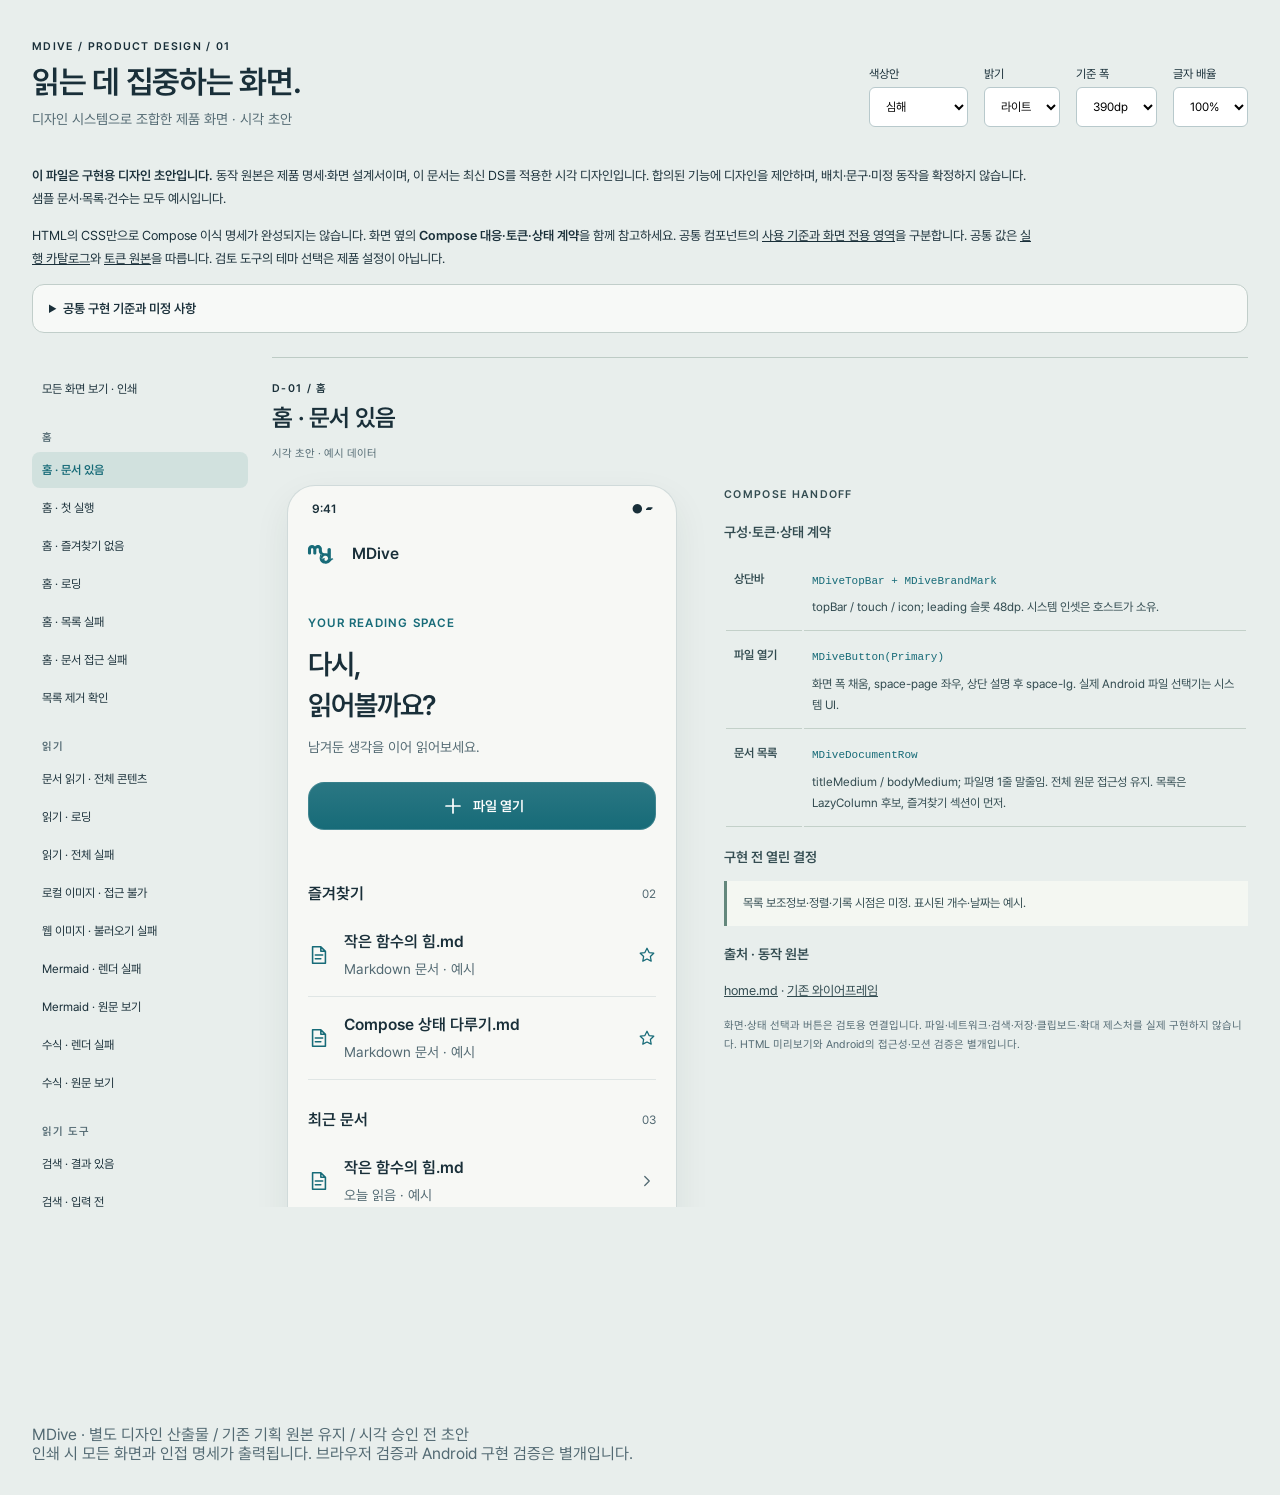
==== commit de2bc141: "feat(design-system): align product screens and implementation plan" ====
--- a/docs/design/screens/index.html
+++ b/docs/design/screens/index.html
@@ -5,7 +5,7 @@
 <meta name="viewport" content="width=device-width,initial-scale=1">
 <title>MDive · 제품 화면 디자인</title>
 <link rel="stylesheet" href="../../../design-system/generated/tokens.css">
-<link rel="stylesheet" href="../../../design-system/catalog.css">
+<link rel="stylesheet" href="../../../design-system/components.css">
 <link rel="stylesheet" href="../../../design-system/feedback.css">
 <link rel="stylesheet" href="screens.css">
 </head>
@@ -44,8 +44,8 @@
 </header>
 <div class="design-intro">
 <p>
-<strong>이 파일은 구현용 디자인 초안입니다.</strong> 기존 기획·와이어프레임을 변경하지 않았습니다. 합의된 기능에 디자인을 제안하며, 배치·문구·미정 동작을 확정하지 않습니다. 샘플 문서·목록·건수는 모두 예시입니다.</p>
-<p>HTML의 CSS만으로 Compose 이식 명세가 완성되지는 않습니다. 화면 옆의 <strong>Compose 대응·토큰·상태 계약</strong>을 함께 참고하세요. 공통 값은 <a href="../../../design-system/generated/catalog.html">실행 카탈로그</a>와 <a href="../../../design-system/tokens.json">토큰 원본</a>을 따릅니다. 검토 도구의 테마 선택은 제품 설정이 아닙니다.</p>
+<strong>이 파일은 구현용 디자인 초안입니다.</strong> 동작 원본은 제품 명세·화면 설계서이며, 이 문서는 최신 DS를 적용한 시각 디자인입니다. 합의된 기능에 디자인을 제안하며, 배치·문구·미정 동작을 확정하지 않습니다. 샘플 문서·목록·건수는 모두 예시입니다.</p>
+<p>HTML의 CSS만으로 Compose 이식 명세가 완성되지는 않습니다. 화면 옆의 <strong>Compose 대응·토큰·상태 계약</strong>을 함께 참고하세요. 공통 컴포넌트의 <a href="component-usage.md">사용 기준과 화면 전용 영역</a>을 구분합니다. 공통 값은 <a href="../../../design-system/generated/catalog.html">실행 카탈로그</a>와 <a href="../../../design-system/tokens.json">토큰 원본</a>을 따릅니다. 검토 도구의 테마 선택은 제품 설정이 아닙니다.</p>
 <details>
 <summary>공통 구현 기준과 미정 사항</summary>
 <ul>
@@ -53,7 +53,7 @@
 <li>시스템 바 높이를 앱에 고정하지 마세요. 호스트에서 실제 WindowInsets를 적용합니다. 화면에는 상태바/탐색바의 검토용 영역만 표시합니다. 모달·IME 인셋은 중복 적용하지 않습니다.</li>
 <li>화면은 State / Intent / Effect / BaseViewModel을 사용합니다. UI는 이벤트만 전달하고 파일 선택·외부 링크·클립보드 같은 일회성 동작은 호스트 Effect로 처리합니다. 미정된 저장 정책이나 파서 선택은 이 디자인이 정하지 않습니다.</li>
 <li>최소 터치 touch, 선택 의미·전체 파일명 낭독·입력 레이블 제공. 내용은 색상만으로 구분하지 않습니다. 큰 글자에서 텍스트를 자르지 않고 높이를 확장합니다. 검색 한 줄의 큰 글자·극소 폭 대응과 태블릿은 구현 전 추가 합의가 필요합니다.</li>
-<li>본문 최대 폭·태블릿 분할·가로 모드·큰 문서 최적화는 미정입니다. 여기서는 휴대폰 세로 시각 초안을 제공합니다. 신규 공통 스타일은 기존 DS API 변경 없이 화면 전용 조합으로 제시합니다.</li>
+<li>본문 최대 폭·태블릿 분할·가로 모드·큰 문서 최적화는 미정입니다. 여기서는 휴대폰 세로 시각 초안을 제공합니다. 본문은 데이터·slot 기반 Markdown DS API로 조합합니다. 문법 해석·파일 로딩·렌더 엔진은 포함하지 않습니다.</li>
 <li>모달 닫기/복귀/검색 IME/책갈피 저장·복원 정책 등 아래 미정 사항은 구현 전에 합의합니다. HTML의 이동은 디자인 검토용이며 앱 내비게이션 정책이 아닙니다.</li>
 </ul>
 </details>
@@ -100,6 +100,13 @@
 <a href="#link-error" data-select="link-error">상대 문서 링크 · 접근 실패</a>
 <a href="#copy-error" data-select="copy-error">코드 복사 · 실패</a>
 <a href="#favorite-error" data-select="favorite-error">즐겨찾기 · 저장 실패</a>
+<h2>최신 Markdown DS · 상태 비교</h2>
+<a href="#reader-extensions" data-select="reader-extensions">읽기 · callout과 접기</a>
+<a href="#reader-references" data-select="reader-references">읽기 · 각주와 참고문헌</a>
+<a href="#resource-loading" data-select="resource-loading">읽기 · 리소스 준비 중</a>
+<a href="#reader-stress" data-select="reader-stress">읽기 · 긴 콘텐츠와 부분 실패</a>
+<a href="#embedded-preview" data-select="embedded-preview">읽기 · 메타데이터와 임베드 상태</a>
+<a href="#home-partial" data-select="home-partial">홈 · 최근 목록 부분 실패</a>
 </nav>
 <main class="boards" id="boards">
 <section class="board" id="home" aria-labelledby="title-home">
@@ -119,36 +126,36 @@
 <span class="brand-mark" aria-hidden="true"></span>
 <strong>MDive</strong>
 </header>
-<div class="viewport-content home">
+<div class="viewport-content home-content">
 <div class="doc-kicker">YOUR READING SPACE</div>
 <h1>다시,<br>읽어볼까요?</h1>
 <p class="intro">남겨둔 생각을 이어 읽어보세요.</p>
-<button class="button " type="button" data-demo="시각 예시입니다. 실제 파일·저장 작업은 수행하지 않습니다.">
+<button class="button size-l" type="button" data-demo="시각 예시입니다. 실제 파일·저장 작업은 수행하지 않습니다.">
 <svg class="icon" aria-hidden="true" viewBox="0 0 24 24">
 <path d="M12 5V19 M5 12H19"/>
 </svg>파일 열기</button>
 <h2>즐겨찾기 <span>02</span>
 </h2>
-<button class="document-row" data-go="reader">
+<button class="document-row" data-favorite="true" data-go="reader">
 <svg class="icon" aria-hidden="true" viewBox="0 0 24 24">
 <path d="M14 3H5V21H19V8L14 3Z M14 3V8H19 M8 12H16 M8 16H14"/>
 </svg>
-<span>
+<div>
 <strong>작은 함수의 힘.md</strong>
 <small>Markdown 문서 · 예시</small>
-</span>
+</div>
 <svg class="icon" aria-hidden="true" viewBox="0 0 24 24">
 <path d="M12 3L14.8 8.7L21 9.6L16.5 14L17.6 20.2L12 17.3L6.4 20.2L7.5 14L3 9.6L9.2 8.7Z"/>
 </svg>
 </button>
-<button class="document-row" data-go="reader">
+<button class="document-row" data-favorite="true" data-go="reader">
 <svg class="icon" aria-hidden="true" viewBox="0 0 24 24">
 <path d="M14 3H5V21H19V8L14 3Z M14 3V8H19 M8 12H16 M8 16H14"/>
 </svg>
-<span>
+<div>
 <strong>Compose 상태 다루기.md</strong>
 <small>Markdown 문서 · 예시</small>
-</span>
+</div>
 <svg class="icon" aria-hidden="true" viewBox="0 0 24 24">
 <path d="M12 3L14.8 8.7L21 9.6L16.5 14L17.6 20.2L12 17.3L6.4 20.2L7.5 14L3 9.6L9.2 8.7Z"/>
 </svg>
@@ -159,10 +166,10 @@
 <svg class="icon" aria-hidden="true" viewBox="0 0 24 24">
 <path d="M14 3H5V21H19V8L14 3Z M14 3V8H19 M8 12H16 M8 16H14"/>
 </svg>
-<span>
+<div>
 <strong>작은 함수의 힘.md</strong>
 <small>오늘 읽음 · 예시</small>
-</span>
+</div>
 <svg class="icon" aria-hidden="true" viewBox="0 0 24 24">
 <path d="M9 6L15 12L9 18"/>
 </svg>
@@ -171,10 +178,10 @@
 <svg class="icon" aria-hidden="true" viewBox="0 0 24 24">
 <path d="M14 3H5V21H19V8L14 3Z M14 3V8H19 M8 12H16 M8 16H14"/>
 </svg>
-<span>
+<div>
 <strong>개발자를 위한 기록 습관.md</strong>
 <small>어제 읽음 · 예시</small>
-</span>
+</div>
 <svg class="icon" aria-hidden="true" viewBox="0 0 24 24">
 <path d="M9 6L15 12L9 18"/>
 </svg>
@@ -183,10 +190,10 @@
 <svg class="icon" aria-hidden="true" viewBox="0 0 24 24">
 <path d="M14 3H5V21H19V8L14 3Z M14 3V8H19 M8 12H16 M8 16H14"/>
 </svg>
-<span>
+<div>
 <strong>프로젝트 시작하기.md</strong>
 <small>10월 24일 · 예시</small>
-</span>
+</div>
 <svg class="icon" aria-hidden="true" viewBox="0 0 24 24">
 <path d="M9 6L15 12L9 18"/>
 </svg>
@@ -253,7 +260,7 @@
 <span class="brand-mark" aria-hidden="true"></span>
 <strong>MDive</strong>
 </header>
-<div class="viewport-content empty-home">
+<div class="viewport-content state-viewport">
 <div class="ds-state">
 <div class="ds-state-visual">
 <svg class="icon" aria-hidden="true" viewBox="0 0 24 24">
@@ -263,7 +270,7 @@
 <h3>읽기 좋은 곳에, 잘 오셨어요.</h3>
 <p>Markdown 문서를 열어 나만의 읽기를 시작하세요.</p>
 <div class="ds-state-actions">
-<button class="button " type="button" data-demo="시각 예시입니다. 실제 파일·저장 작업은 수행하지 않습니다.">파일 열기</button>
+<button class="button size-l" type="button" data-demo="시각 예시입니다. 실제 파일·저장 작업은 수행하지 않습니다.">파일 열기</button>
 </div>
 </div>
 </div>
@@ -302,7 +309,7 @@
 </tbody>
 </table>
 <h3>구현 전 열린 결정</h3>
-<p class="decision">파일 선택 취소·복귀 세부 동작 미정.</p>
+<p class="decision">파일 선택 취소 시 홈 유지 확정. 안내 문구·세부 배치는 시각 초안.</p>
 <h3>출처 · 동작 원본</h3>
 <p>
 <a href="../../product/home.md">home.md</a> · <a href="../../product/screens/home.html#s-02">기존 와이어프레임</a>
@@ -328,11 +335,11 @@
 <span class="brand-mark" aria-hidden="true"></span>
 <strong>MDive</strong>
 </header>
-<div class="viewport-content home">
+<div class="viewport-content home-content">
 <div class="doc-kicker">YOUR READING SPACE</div>
 <h1>다시,<br>읽어볼까요?</h1>
 <p class="intro">남겨둔 생각을 이어 읽어보세요.</p>
-<button class="button " type="button" data-demo="시각 예시입니다. 실제 파일·저장 작업은 수행하지 않습니다.">
+<button class="button size-l" type="button" data-demo="시각 예시입니다. 실제 파일·저장 작업은 수행하지 않습니다.">
 <svg class="icon" aria-hidden="true" viewBox="0 0 24 24">
 <path d="M12 5V19 M5 12H19"/>
 </svg>파일 열기</button>
@@ -353,10 +360,10 @@
 <svg class="icon" aria-hidden="true" viewBox="0 0 24 24">
 <path d="M14 3H5V21H19V8L14 3Z M14 3V8H19 M8 12H16 M8 16H14"/>
 </svg>
-<span>
+<div>
 <strong>작은 함수의 힘.md</strong>
 <small>오늘 읽음 · 예시</small>
-</span>
+</div>
 <svg class="icon" aria-hidden="true" viewBox="0 0 24 24">
 <path d="M9 6L15 12L9 18"/>
 </svg>
@@ -365,10 +372,10 @@
 <svg class="icon" aria-hidden="true" viewBox="0 0 24 24">
 <path d="M14 3H5V21H19V8L14 3Z M14 3V8H19 M8 12H16 M8 16H14"/>
 </svg>
-<span>
+<div>
 <strong>개발자를 위한 기록 습관.md</strong>
 <small>어제 읽음 · 예시</small>
-</span>
+</div>
 <svg class="icon" aria-hidden="true" viewBox="0 0 24 24">
 <path d="M9 6L15 12L9 18"/>
 </svg>
@@ -377,10 +384,10 @@
 <svg class="icon" aria-hidden="true" viewBox="0 0 24 24">
 <path d="M14 3H5V21H19V8L14 3Z M14 3V8H19 M8 12H16 M8 16H14"/>
 </svg>
-<span>
+<div>
 <strong>프로젝트 시작하기.md</strong>
 <small>10월 24일 · 예시</small>
-</span>
+</div>
 <svg class="icon" aria-hidden="true" viewBox="0 0 24 24">
 <path d="M9 6L15 12L9 18"/>
 </svg>
@@ -447,17 +454,13 @@
 <span class="brand-mark" aria-hidden="true"></span>
 <strong>MDive</strong>
 </header>
-<div class="viewport-content">
+<div class="viewport-content state-viewport">
 <div class="ds-state">
-<div class="ds-state-visual">
-<svg class="icon" aria-hidden="true" viewBox="0 0 24 24">
-<path d="M14 3H5V21H19V8L14 3Z M14 3V8H19 M8 12H16 M8 16H14"/>
-</svg>
+<div class="ds-state-visual"><span class="loading-dot" role="status" aria-label="불러오는 중"></span>
 </div>
 <h3>목록을 준비하고 있어요</h3>
 <p>저장된 문서 목록을 확인하고 있습니다.</p>
-<div class="ds-state-actions">
-</div>
+
 </div>
 </div>
 </div>
@@ -528,17 +531,17 @@
 <span class="brand-mark" aria-hidden="true"></span>
 <strong>MDive</strong>
 </header>
-<div class="viewport-content">
+<div class="viewport-content state-viewport">
 <div class="ds-state">
 <div class="ds-state-visual">
 <svg class="icon" aria-hidden="true" viewBox="0 0 24 24">
 <path d="M12 3L22 21H2L12 3Z M12 9V14 M12 17H12.01"/>
-</svg>
+</svg><span class="ds-state-failure" aria-hidden="true"><svg class="icon" viewBox="0 0 24 24"><path d="M6 6L18 18 M18 6L6 18"/></svg></span>
 </div>
 <h3>목록을 불러오지 못했어요</h3>
 <p>저장된 목록을 확인할 수 없습니다.</p>
 <div class="ds-state-actions">
-<button class="button secondary" type="button" data-go="home">다시 시도</button>
+<button class="button secondary size-m" type="button" data-go="home">다시 시도</button>
 </div>
 </div>
 </div>
@@ -610,36 +613,36 @@
 <span class="brand-mark" aria-hidden="true"></span>
 <strong>MDive</strong>
 </header>
-<div class="viewport-content home">
+<div class="viewport-content home-content">
 <div class="doc-kicker">YOUR READING SPACE</div>
 <h1>다시,<br>읽어볼까요?</h1>
 <p class="intro">남겨둔 생각을 이어 읽어보세요.</p>
-<button class="button " type="button" data-demo="시각 예시입니다. 실제 파일·저장 작업은 수행하지 않습니다.">
+<button class="button size-l" type="button" data-demo="시각 예시입니다. 실제 파일·저장 작업은 수행하지 않습니다.">
 <svg class="icon" aria-hidden="true" viewBox="0 0 24 24">
 <path d="M12 5V19 M5 12H19"/>
 </svg>파일 열기</button>
 <h2>즐겨찾기 <span>02</span>
 </h2>
-<button class="document-row" data-go="reader">
+<button class="document-row" data-favorite="true" data-go="reader">
 <svg class="icon" aria-hidden="true" viewBox="0 0 24 24">
 <path d="M14 3H5V21H19V8L14 3Z M14 3V8H19 M8 12H16 M8 16H14"/>
 </svg>
-<span>
+<div>
 <strong>작은 함수의 힘.md</strong>
 <small>Markdown 문서 · 예시</small>
-</span>
+</div>
 <svg class="icon" aria-hidden="true" viewBox="0 0 24 24">
 <path d="M12 3L14.8 8.7L21 9.6L16.5 14L17.6 20.2L12 17.3L6.4 20.2L7.5 14L3 9.6L9.2 8.7Z"/>
 </svg>
 </button>
-<button class="document-row" data-go="reader">
+<button class="document-row" data-favorite="true" data-go="reader">
 <svg class="icon" aria-hidden="true" viewBox="0 0 24 24">
 <path d="M14 3H5V21H19V8L14 3Z M14 3V8H19 M8 12H16 M8 16H14"/>
 </svg>
-<span>
+<div>
 <strong>Compose 상태 다루기.md</strong>
 <small>Markdown 문서 · 예시</small>
-</span>
+</div>
 <svg class="icon" aria-hidden="true" viewBox="0 0 24 24">
 <path d="M12 3L14.8 8.7L21 9.6L16.5 14L17.6 20.2L12 17.3L6.4 20.2L7.5 14L3 9.6L9.2 8.7Z"/>
 </svg>
@@ -650,10 +653,10 @@
 <svg class="icon" aria-hidden="true" viewBox="0 0 24 24">
 <path d="M14 3H5V21H19V8L14 3Z M14 3V8H19 M8 12H16 M8 16H14"/>
 </svg>
-<span>
+<div>
 <strong>작은 함수의 힘.md</strong>
 <small>오늘 읽음 · 예시</small>
-</span>
+</div>
 <svg class="icon" aria-hidden="true" viewBox="0 0 24 24">
 <path d="M9 6L15 12L9 18"/>
 </svg>
@@ -662,10 +665,10 @@
 <svg class="icon" aria-hidden="true" viewBox="0 0 24 24">
 <path d="M14 3H5V21H19V8L14 3Z M14 3V8H19 M8 12H16 M8 16H14"/>
 </svg>
-<span>
+<div>
 <strong>개발자를 위한 기록 습관.md</strong>
 <small>어제 읽음 · 예시</small>
-</span>
+</div>
 <svg class="icon" aria-hidden="true" viewBox="0 0 24 24">
 <path d="M9 6L15 12L9 18"/>
 </svg>
@@ -674,27 +677,29 @@
 <svg class="icon" aria-hidden="true" viewBox="0 0 24 24">
 <path d="M14 3H5V21H19V8L14 3Z M14 3V8H19 M8 12H16 M8 16H14"/>
 </svg>
-<span>
+<div>
 <strong>프로젝트 시작하기.md</strong>
 <small>10월 24일 · 예시</small>
-</span>
+</div>
 <svg class="icon" aria-hidden="true" viewBox="0 0 24 24">
 <path d="M9 6L15 12L9 18"/>
 </svg>
 </button>
 </div>
 <div class="floating-notice">
-<div class="ds-inline">
+<div class="ds-banner" role="status">
 <svg class="icon" aria-hidden="true" viewBox="0 0 24 24">
 <path d="M12 3L22 21H2L12 3Z M12 9V14 M12 17H12.01"/>
 </svg>
-<div>
+<div class="ds-banner-content">
 <strong>문서를 열지 못했어요</strong>
 <p>작은 함수의 힘.md에 접근할 수 없습니다. 원본 파일은 그대로 유지됩니다.</p>
-<button class="button quiet" type="button" data-demo="시각 예시입니다. 실제 파일·저장 작업은 수행하지 않습니다.">다시 선택</button>
-</div>
-</div>
-<button class="button quiet" type="button" data-go="remove">목록에서 제거</button>
+</div>
+<div class="ds-banner-action">
+<button class="button outlined size-s" type="button" data-demo="시각 예시입니다. 실제 파일·저장 작업은 수행하지 않습니다.">다시 선택</button>
+<button class="button quiet size-s" type="button" data-go="remove">목록에서 제거</button>
+</div>
+</div>
 </div>
 </div>
 <div class="system-nav" aria-hidden="true">
@@ -731,8 +736,8 @@
 <tr>
 <th>접근 실패</th>
 <td>
-<code>MDiveInlineNotice + MDiveButton</code>
-<p>목록을 지우지 않고 재선택·목록 제거 제공. 안내 배치는 제안.</p>
+<code>MDiveRecoveryBanner + MDiveButton(Outlined/Quiet, S)</code>
+<p>재선택·목록 제거를 하나의 행동 영역에 같은 너비로 세로 배치. 일반 폭은 오른쪽, 좁은 폭·큰 글자는 아래 오른쪽. 안내 위치는 시각 제안.</p>
 </td>
 </tr>
 </tbody>
@@ -764,36 +769,36 @@
 <span class="brand-mark" aria-hidden="true"></span>
 <strong>MDive</strong>
 </header>
-<div class="viewport-content home">
+<div class="viewport-content home-content">
 <div class="doc-kicker">YOUR READING SPACE</div>
 <h1>다시,<br>읽어볼까요?</h1>
 <p class="intro">남겨둔 생각을 이어 읽어보세요.</p>
-<button class="button " type="button" data-demo="시각 예시입니다. 실제 파일·저장 작업은 수행하지 않습니다.">
+<button class="button size-l" type="button" data-demo="시각 예시입니다. 실제 파일·저장 작업은 수행하지 않습니다.">
 <svg class="icon" aria-hidden="true" viewBox="0 0 24 24">
 <path d="M12 5V19 M5 12H19"/>
 </svg>파일 열기</button>
 <h2>즐겨찾기 <span>02</span>
 </h2>
-<button class="document-row" data-go="reader">
+<button class="document-row" data-favorite="true" data-go="reader">
 <svg class="icon" aria-hidden="true" viewBox="0 0 24 24">
 <path d="M14 3H5V21H19V8L14 3Z M14 3V8H19 M8 12H16 M8 16H14"/>
 </svg>
-<span>
+<div>
 <strong>작은 함수의 힘.md</strong>
 <small>Markdown 문서 · 예시</small>
-</span>
+</div>
 <svg class="icon" aria-hidden="true" viewBox="0 0 24 24">
 <path d="M12 3L14.8 8.7L21 9.6L16.5 14L17.6 20.2L12 17.3L6.4 20.2L7.5 14L3 9.6L9.2 8.7Z"/>
 </svg>
 </button>
-<button class="document-row" data-go="reader">
+<button class="document-row" data-favorite="true" data-go="reader">
 <svg class="icon" aria-hidden="true" viewBox="0 0 24 24">
 <path d="M14 3H5V21H19V8L14 3Z M14 3V8H19 M8 12H16 M8 16H14"/>
 </svg>
-<span>
+<div>
 <strong>Compose 상태 다루기.md</strong>
 <small>Markdown 문서 · 예시</small>
-</span>
+</div>
 <svg class="icon" aria-hidden="true" viewBox="0 0 24 24">
 <path d="M12 3L14.8 8.7L21 9.6L16.5 14L17.6 20.2L12 17.3L6.4 20.2L7.5 14L3 9.6L9.2 8.7Z"/>
 </svg>
@@ -804,10 +809,10 @@
 <svg class="icon" aria-hidden="true" viewBox="0 0 24 24">
 <path d="M14 3H5V21H19V8L14 3Z M14 3V8H19 M8 12H16 M8 16H14"/>
 </svg>
-<span>
+<div>
 <strong>작은 함수의 힘.md</strong>
 <small>오늘 읽음 · 예시</small>
-</span>
+</div>
 <svg class="icon" aria-hidden="true" viewBox="0 0 24 24">
 <path d="M9 6L15 12L9 18"/>
 </svg>
@@ -816,10 +821,10 @@
 <svg class="icon" aria-hidden="true" viewBox="0 0 24 24">
 <path d="M14 3H5V21H19V8L14 3Z M14 3V8H19 M8 12H16 M8 16H14"/>
 </svg>
-<span>
+<div>
 <strong>개발자를 위한 기록 습관.md</strong>
 <small>어제 읽음 · 예시</small>
-</span>
+</div>
 <svg class="icon" aria-hidden="true" viewBox="0 0 24 24">
 <path d="M9 6L15 12L9 18"/>
 </svg>
@@ -828,10 +833,10 @@
 <svg class="icon" aria-hidden="true" viewBox="0 0 24 24">
 <path d="M14 3H5V21H19V8L14 3Z M14 3V8H19 M8 12H16 M8 16H14"/>
 </svg>
-<span>
+<div>
 <strong>프로젝트 시작하기.md</strong>
 <small>10월 24일 · 예시</small>
-</span>
+</div>
 <svg class="icon" aria-hidden="true" viewBox="0 0 24 24">
 <path d="M9 6L15 12L9 18"/>
 </svg>
@@ -839,8 +844,9 @@
 </div>
 <div class="scrim">
 </div>
-<div class="confirm">
-<h2>목록에서 제거할까요?</h2>
+<div class="ds-overlay ds-dialog screen-dialog" data-preview role="dialog" aria-label="목록에서 제거 확인">
+<div class="ds-dialog-body">
+<h3>목록에서 제거할까요?</h3>
 <p>이 문서의 바로가기를 목록에서 제거합니다. 원본 파일은 삭제되지 않습니다.</p>
 <div class="ds-file-context">
 <svg class="icon" aria-hidden="true" viewBox="0 0 24 24">
@@ -848,9 +854,11 @@
 </svg>
 <strong>작은 함수의 힘.md</strong>
 </div>
+
+</div>
 <div class="ds-dialog-actions">
-<button class="button " type="button" data-go="home">목록에서 제거</button>
-<button class="button secondary" type="button" data-go="access-error">취소</button>
+<button class="button size-m" type="button" data-go="home">목록에서 제거</button>
+<button class="button quiet size-m" type="button" data-go="access-error">취소</button>
 </div>
 </div>
 </div>
@@ -895,7 +903,7 @@
 </tbody>
 </table>
 <h3>구현 전 열린 결정</h3>
-<p class="decision">확인 다이얼로그 사용은 제안. 제거 시 관련 데이터 보관·처리 실패 정책 미정.</p>
+<p class="decision">목록 제거 전 확인과 원본 파일 비삭제는 합의. 관련 데이터 보관·처리 실패 정책은 미정.</p>
 <h3>출처 · 동작 원본</h3>
 <p>
 <a href="../../product/home.md">home.md</a> · <a href="../../product/screens/home.html#s-02">기존 와이어프레임</a>
@@ -935,8 +943,8 @@
 </svg>
 </button>
 </header>
-<nav class="reader-tools" aria-label="읽기 도구">
-<button class="button quiet" type="button" data-go="toc">
+<nav class="reader-actions" aria-label="읽기 도구">
+<button class="button quiet size-s" type="button" data-go="toc">
 <svg class="icon" aria-hidden="true" viewBox="0 0 24 24">
 <path d="M9 6H21 M9 12H21 M9 18H17 M3 6H4 M3 12H4 M3 18H4"/>
 </svg>목차·책갈피</button>
@@ -952,14 +960,14 @@
 </button>
 </nav>
 <div class="viewport-content">
-<article class="reading">
+<article class="document-content md-flow">
 <div class="doc-kicker">NOTES / SOFTWARE DESIGN</div>
 <h1>작게 나누면,<br>더 잘 이해된다.</h1>
-<p class="lead">읽기 좋은 코드는 생각의 흐름을 방해하지 않습니다.</p>
+<p class="type-bodySmall muted">읽기 좋은 코드는 생각의 흐름을 방해하지 않습니다.</p>
 <h2>하나의 작은 함수부터</h2>
 <p>함수는 <mark>하나의 일</mark>을 잘하도록 만듭니다. 이름만 읽어도 의도를 알 수 있다면, 코드를 이해하는 데 드는 시간이 줄어듭니다.</p>
-<div class="codeblock">
-<div>
+<div class="md-code">
+<div class="md-code-bar">
 <span>KOTLIN</span>
 <button class="icon-button" type="button" aria-label="코드 복사 완료 예시" data-go="copied">
 <svg class="icon" aria-hidden="true" viewBox="0 0 24 24">
@@ -976,13 +984,13 @@
 </pre>
 </div>
 <h2>어떻게 달라질까?</h2>
-<div class="table-wrap">
-<table>
+<div class="md-table-scroll">
+<table class="md-table type-documentTable">
 <thead>
 <tr>
-<th>기준</th>
-<th>작은 함수</th>
-<th>긴 함수</th>
+<th scope="col">기준</th>
+<th scope="col">작은 함수</th>
+<th scope="col">긴 함수</th>
 </tr>
 </thead>
 <tbody>
@@ -1000,18 +1008,19 @@
 </table>
 </div>
 <h2>오늘의 체크리스트</h2>
-<p class="checkline">☑ 의도가 드러나는 이름<br>☐ 중복된 책임 나누기<br>
-<s>한 번에 전부 고치기</s>
-</p>
+<ul class="md-tasks" aria-label="읽기 전용 체크리스트">
+<li><span class="ds-checkbox is-readonly" role="checkbox" aria-checked="true" aria-readonly="true"><span class="ds-checkbox-box" aria-hidden="true"><svg class="icon" viewBox="0 0 24 24"><path d="M5 12L10 17L20 7"/></svg></span><span>의도가 드러나는 이름</span></span></li>
+<li><span class="ds-checkbox is-readonly" role="checkbox" aria-checked="false" aria-readonly="true"><span class="ds-checkbox-box" aria-hidden="true"></span><span>중복된 책임 나누기</span></span></li></ul>
+<p><s>한 번에 전부 고치기</s></p>
 <blockquote>단순함은 충분히 이해한 다음에 찾아옵니다.</blockquote>
 <h2>잠시 쉬어가기</h2>
-<button class="image-button" data-go="expand-image" aria-label="산과 바다 이미지 확대 · 시안">
+<button class="md-image" data-go="expand-image" aria-label="산과 바다 이미지 확대 · 시안">
 <svg class="landscape" viewBox="0 0 600 400" role="img" aria-label="산과 바다 · 이미지 예시"><rect width="600" height="400" fill="var(--surfaceVariant)"/><circle cx="440" cy="95" r="45" fill="var(--primary)" opacity=".4"/><path d="M0 300L160 140L310 300L420 205L600 355V400H0Z" fill="var(--primary)" opacity=".7"/><path d="M0 340Q200 290 600 360V400H0Z" fill="var(--primary)"/></svg>
 </button>
-<p class="caption">문서 이미지 예시 · 탭하여 확대</p>
+<button class="button outlined size-s" data-go="expand-image">이미지 확대</button><p class="type-caption muted">문서 이미지 예시 · 대체 설명: 산과 바다</p>
 <h2>흐름을 그려보기</h2>
-<button class="image-button" data-go="expand-diagram" aria-label="다이어그램 확대 · 시안">
-<div class="diagram">
+<button class="md-rendered" data-go="expand-diagram" aria-label="다이어그램 확대 · 시안">
+<div class="sample-diagram">
 <span>Markdown</span>
 <b>↓</b>
 <span>문서 해석</span>
@@ -1019,12 +1028,13 @@
 <span>편안하게 읽기</span>
 </div>
 </button>
-<p class="caption">Mermaid 렌더 예시 · 탭하여 확대</p>
+<div class="ds-banner md-content-banner"><svg class="icon" aria-hidden="true" viewBox="0 0 24 24"><path d="M14 3H5V21H19V8L14 3Z M14 3V8H19 M8 12H16 M8 16H14"/></svg><div class="ds-banner-content"><strong>렌더링된 콘텐츠</strong><p>Markdown에서 편안한 읽기로 이어지는 흐름</p></div><div class="ds-banner-action"><button class="button outlined size-s" data-go="source">원문 보기</button><button class="button outlined size-s" data-go="expand-diagram">콘텐츠 확대</button></div></div>
 <h2>작은 변화의 누적</h2>
-<div class="formula" aria-label="수식 예시: 1 더하기 r의 n 제곱">(1 + r)<sup>n</sup>
-</div>
+<div class="md-rendered md-math" aria-label="수식 예시: 1 더하기 r의 n 제곱">(1 + r)<sup>n</sup>
+</div><div class="ds-banner md-content-banner"><svg class="icon" aria-hidden="true" viewBox="0 0 24 24"><path d="M14 3H5V21H19V8L14 3Z M14 3V8H19 M8 12H16 M8 16H14"/></svg><div class="ds-banner-content"><strong>렌더링된 콘텐츠</strong><p>1 더하기 r의 n 제곱 · 준비된 수식 예시</p></div><div class="ds-banner-action"><button class="button outlined size-s" data-go="math-source">원문 보기</button></div></div>
 <p>
 <a href="../../product/document-viewing.md">링크 표현 예시 · 문서 표시 명세</a>
+</p><p><button class="button secondary size-m" type="button" data-go="reader-extensions">각주·callout·접기 예시 읽기</button>
 </p>
 </article>
 </div>
@@ -1049,19 +1059,19 @@
 <tr>
 <th>본문</th>
 <td>
-<code>화면 전용 Markdown 콘텐츠</code>
-<p>body: bodyLarge, 제목: titleLarge, 소제목: headlineSmall. space-page 좌우; 블록 간 space-lg. 파서·호환 범위 선택 없음.</p>
+<code>MDiveMarkdownFlow + MDiveMarkdownHeading + MDiveMarkdownText</code>
+<p>본문 body, 제목 documentH1–documentH6, 인라인 MDiveTextRun. 좌우 space-page, 블록 간 space-documentBlock. 읽기 배율 적용 범위는 미정이며 파서·호환 버전을 선택하지 않음.</p>
 </td>
 </tr>
 <tr>
 <th>코드·표</th>
 <td>
-<code>화면 전용 렌더러 / DS 샘플의 표현 재사용</code>
-<p>MDiveCodeSample·MDiveTableSample은 고정 카탈로그 샘플 API이므로 실제 문서 렌더러로 직접 쓰지 않음. 코드 줄바꿈 없음, 각각 가로 스크롤. 코드 색상은 토큰 원본.</p>
-</td>
-</tr>
-<tr>
-<th>스크롤</th>
+<code>MDiveCodeBlock + MDiveMarkdownTable</code>
+<p>임의 source·강조 범위·열/행 데이터를 받는 실제 DS API. 코드 원문·공백 유지, 코드·표 내부 가로 스크롤. onCopy/onLink는 호스트 이벤트로 전달하고 파싱·클립보드는 수행하지 않음.</p>
+</td>
+</tr>
+<tr>
+<th>리소스</th><td><code>MDiveMarkdownImage(Ready) + MDiveRenderedBlock(Ready)</code><p>준비된 이미지/렌더 slot, 대체 설명, 별도 이미지 확대 버튼. 렌더 정상 상태도 설명·원문/확대 행동을 복구 배너 셸에 제공. 파일 로더·엔진은 없음.</p></td></tr><tr><th>스크롤</th>
 <td>
 <code>화면 호스트 + 콘텐츠</code>
 <p>본문만 세로 스크롤. 상단바·도구와 시스템 바가 본문을 가리지 않음. 읽던 위치는 문서 논리 위치이며 HTML 스크롤 픽셀 저장을 명세하지 않음.</p>
@@ -1070,7 +1080,7 @@
 </tbody>
 </table>
 <h3>구현 전 열린 결정</h3>
-<p class="decision">상단 도구 배치·홈 복귀·지원 문법 범위 미정. 체크리스트는 읽기 전용.</p>
+<p class="decision">상단·시스템 뒤로의 홈 복귀는 합의. 도구 배치·채택 문법의 정확한 방언/호환 정책은 미정. 체크리스트는 읽기 전용.</p>
 <h3>출처 · 동작 원본</h3>
 <p>
 <a href="../../product/document-viewing.md">document-viewing.md</a> · <a href="../../product/screens/reader.html#s-01">기존 와이어프레임</a>
@@ -1110,17 +1120,13 @@
 </svg>
 </button>
 </header>
-<div class="viewport-content">
+<div class="viewport-content state-viewport">
 <div class="ds-state">
-<div class="ds-state-visual">
-<svg class="icon" aria-hidden="true" viewBox="0 0 24 24">
-<path d="M14 3H5V21H19V8L14 3Z M14 3V8H19 M8 12H16 M8 16H14"/>
-</svg>
+<div class="ds-state-visual"><span class="loading-dot" role="status" aria-label="불러오는 중"></span>
 </div>
 <h3>문서를 준비하고 있어요</h3>
 <p>파일 내용을 읽고 있습니다.</p>
-<div class="ds-state-actions">
-</div>
+
 </div>
 </div>
 </div>
@@ -1144,15 +1150,15 @@
 <tr>
 <th>본문</th>
 <td>
-<code>화면 전용 Markdown 콘텐츠</code>
-<p>body: bodyLarge, 제목: titleLarge, 소제목: headlineSmall. space-page 좌우; 블록 간 space-lg. 파서·호환 범위 선택 없음.</p>
+<code>MDiveMarkdownFlow + MDiveMarkdownHeading + MDiveMarkdownText</code>
+<p>본문 body, 제목 documentH1–documentH6, 인라인 MDiveTextRun. 좌우 space-page, 블록 간 space-documentBlock. 읽기 배율 적용 범위는 미정이며 파서·호환 버전을 선택하지 않음.</p>
 </td>
 </tr>
 <tr>
 <th>코드·표</th>
 <td>
-<code>화면 전용 렌더러 / DS 샘플의 표현 재사용</code>
-<p>MDiveCodeSample·MDiveTableSample은 고정 카탈로그 샘플 API이므로 실제 문서 렌더러로 직접 쓰지 않음. 코드 줄바꿈 없음, 각각 가로 스크롤. 코드 색상은 토큰 원본.</p>
+<code>MDiveCodeBlock + MDiveMarkdownTable</code>
+<p>임의 source·강조 범위·열/행 데이터를 받는 실제 DS API. 코드 원문·공백 유지, 코드·표 내부 가로 스크롤. onCopy/onLink는 호스트 이벤트로 전달하고 파싱·클립보드는 수행하지 않음.</p>
 </td>
 </tr>
 <tr>
@@ -1172,7 +1178,7 @@
 </tbody>
 </table>
 <h3>구현 전 열린 결정</h3>
-<p class="decision">원인별 문구·재시도/취소·돌아가기 정책 미정.</p>
+<p class="decision">로딩 표시 시점·취소 제공 여부·원인별 문구는 미정. 파일 선택 취소는 홈 유지.</p>
 <h3>출처 · 동작 원본</h3>
 <p>
 <a href="../../product/document-viewing.md">document-viewing.md</a> · <a href="../../product/screens/reader.html#s-01">기존 와이어프레임</a>
@@ -1212,17 +1218,17 @@
 </svg>
 </button>
 </header>
-<div class="viewport-content">
+<div class="viewport-content state-viewport">
 <div class="ds-state">
 <div class="ds-state-visual">
 <svg class="icon" aria-hidden="true" viewBox="0 0 24 24">
 <path d="M12 3L22 21H2L12 3Z M12 9V14 M12 17H12.01"/>
-</svg>
+</svg><span class="ds-state-failure" aria-hidden="true"><svg class="icon" viewBox="0 0 24 24"><path d="M6 6L18 18 M18 6L6 18"/></svg></span>
 </div>
 <h3>문서를 열지 못했어요</h3>
 <p>파일에 접근할 수 없거나 내용을 읽지 못했습니다.</p>
 <div class="ds-state-actions">
-<button class="button secondary" type="button" data-go="home">홈으로 · 시안</button>
+<button class="button secondary size-m" type="button" data-go="home">홈으로 · 시안</button>
 </div>
 </div>
 </div>
@@ -1247,15 +1253,15 @@
 <tr>
 <th>본문</th>
 <td>
-<code>화면 전용 Markdown 콘텐츠</code>
-<p>body: bodyLarge, 제목: titleLarge, 소제목: headlineSmall. space-page 좌우; 블록 간 space-lg. 파서·호환 범위 선택 없음.</p>
+<code>MDiveMarkdownFlow + MDiveMarkdownHeading + MDiveMarkdownText</code>
+<p>본문 body, 제목 documentH1–documentH6, 인라인 MDiveTextRun. 좌우 space-page, 블록 간 space-documentBlock. 읽기 배율 적용 범위는 미정이며 파서·호환 버전을 선택하지 않음.</p>
 </td>
 </tr>
 <tr>
 <th>코드·표</th>
 <td>
-<code>화면 전용 렌더러 / DS 샘플의 표현 재사용</code>
-<p>MDiveCodeSample·MDiveTableSample은 고정 카탈로그 샘플 API이므로 실제 문서 렌더러로 직접 쓰지 않음. 코드 줄바꿈 없음, 각각 가로 스크롤. 코드 색상은 토큰 원본.</p>
+<code>MDiveCodeBlock + MDiveMarkdownTable</code>
+<p>임의 source·강조 범위·열/행 데이터를 받는 실제 DS API. 코드 원문·공백 유지, 코드·표 내부 가로 스크롤. onCopy/onLink는 호스트 이벤트로 전달하고 파싱·클립보드는 수행하지 않음.</p>
 </td>
 </tr>
 <tr>
@@ -1275,7 +1281,7 @@
 </tbody>
 </table>
 <h3>구현 전 열린 결정</h3>
-<p class="decision">원인별 문구·재시도/취소·돌아가기 정책 미정.</p>
+<p class="decision">열기 실패 시 읽기 화면에서 재시도·다시 선택·홈 복귀 제공 합의. 원인별 문구·복구 동작의 배치는 시각 초안.</p>
 <h3>출처 · 동작 원본</h3>
 <p>
 <a href="../../product/document-viewing.md">document-viewing.md</a> · <a href="../../product/screens/reader.html#s-01">기존 와이어프레임</a>
@@ -1315,8 +1321,8 @@
 </svg>
 </button>
 </header>
-<nav class="reader-tools" aria-label="읽기 도구">
-<button class="button quiet" type="button" data-go="toc">
+<nav class="reader-actions" aria-label="읽기 도구">
+<button class="button quiet size-s" type="button" data-go="toc">
 <svg class="icon" aria-hidden="true" viewBox="0 0 24 24">
 <path d="M9 6H21 M9 12H21 M9 18H17 M3 6H4 M3 12H4 M3 18H4"/>
 </svg>목차·책갈피</button>
@@ -1332,19 +1338,17 @@
 </button>
 </nav>
 <div class="viewport-content">
-<article class="reading">
+<article class="document-content md-flow">
 <h1>흐름을 그려보기</h1>
 <p>자료를 확인하며 생각을 이어가 보세요.</p>
-<div class="ds-inline">
+<div class="ds-banner md-content-banner">
 <svg class="icon" aria-hidden="true" viewBox="0 0 24 24">
 <path d="M12 3L22 21H2L12 3Z M12 9V14 M12 17H12.01"/>
-</svg>
-<div>
+</svg><div class="ds-banner-content">
 <strong>이미지 폴더를 연결해주세요</strong>
 <p>이미지는 아직 볼 수 없지만 본문은 계속 읽을 수 있어요.</p>
-<button class="button quiet" type="button" data-demo="시각 예시입니다. 실제 파일·저장 작업은 수행하지 않습니다.">이미지 폴더 연결</button>
-</div>
-</div>
+
+</div><div class="ds-banner-action"><button class="button outlined size-s" type="button" data-demo="시각 예시입니다. 실제 파일·저장 작업은 수행하지 않습니다.">이미지 폴더 연결</button></div></div>
 <h2>다음 이야기</h2>
 <p>일부 리소스를 표시하지 못해도 문서의 나머지 부분은 계속 읽습니다.</p>
 </article>
@@ -1370,15 +1374,15 @@
 <tr>
 <th>본문</th>
 <td>
-<code>화면 전용 Markdown 콘텐츠</code>
-<p>body: bodyLarge, 제목: titleLarge, 소제목: headlineSmall. space-page 좌우; 블록 간 space-lg. 파서·호환 범위 선택 없음.</p>
+<code>MDiveMarkdownImage(AccessRequired) + MDiveRecoveryBanner</code>
+<p>본문 body, 제목 documentH1–documentH6, 인라인 MDiveTextRun. 좌우 space-page, 블록 간 space-documentBlock. 읽기 배율 적용 범위는 미정이며 파서·호환 버전을 선택하지 않음.</p>
 </td>
 </tr>
 <tr>
 <th>코드·표</th>
 <td>
-<code>화면 전용 렌더러 / DS 샘플의 표현 재사용</code>
-<p>MDiveCodeSample·MDiveTableSample은 고정 카탈로그 샘플 API이므로 실제 문서 렌더러로 직접 쓰지 않음. 코드 줄바꿈 없음, 각각 가로 스크롤. 코드 색상은 토큰 원본.</p>
+<code>MDiveCodeBlock + MDiveMarkdownTable</code>
+<p>임의 source·강조 범위·열/행 데이터를 받는 실제 DS API. 코드 원문·공백 유지, 코드·표 내부 가로 스크롤. onCopy/onLink는 호스트 이벤트로 전달하고 파싱·클립보드는 수행하지 않음.</p>
 </td>
 </tr>
 <tr>
@@ -1398,7 +1402,7 @@
 </tbody>
 </table>
 <h3>구현 전 열린 결정</h3>
-<p class="decision">웹 이미지 재시도·권한/경로 대응·오류 문구·원문 표시 형태 미정.</p>
+<p class="decision">선택 폴더를 문서 기준으로 하위 경로 해석·재실행 연결 유지 합의. 범위 밖 경로·권한 상실·잘못된 폴더의 세부 복구는 미정.</p>
 <h3>출처 · 동작 원본</h3>
 <p>
 <a href="../../product/document-viewing.md">document-viewing.md</a> · <a href="../../product/screens/reader.html#s-01">기존 와이어프레임</a>
@@ -1438,8 +1442,8 @@
 </svg>
 </button>
 </header>
-<nav class="reader-tools" aria-label="읽기 도구">
-<button class="button quiet" type="button" data-go="toc">
+<nav class="reader-actions" aria-label="읽기 도구">
+<button class="button quiet size-s" type="button" data-go="toc">
 <svg class="icon" aria-hidden="true" viewBox="0 0 24 24">
 <path d="M9 6H21 M9 12H21 M9 18H17 M3 6H4 M3 12H4 M3 18H4"/>
 </svg>목차·책갈피</button>
@@ -1455,18 +1459,16 @@
 </button>
 </nav>
 <div class="viewport-content">
-<article class="reading">
+<article class="document-content md-flow">
 <h1>흐름을 그려보기</h1>
 <p>자료를 확인하며 생각을 이어가 보세요.</p>
-<div class="ds-inline">
+<div class="ds-banner md-content-banner">
 <svg class="icon" aria-hidden="true" viewBox="0 0 24 24">
 <path d="M12 3L22 21H2L12 3Z M12 9V14 M12 17H12.01"/>
-</svg>
-<div>
+</svg><div class="ds-banner-content">
 <strong>이미지를 불러오지 못했어요</strong>
 <p>연결 상태를 확인해주세요. 본문은 계속 읽을 수 있어요.</p>
-</div>
-</div>
+</div></div>
 <h2>다음 이야기</h2>
 <p>일부 리소스를 표시하지 못해도 문서의 나머지 부분은 계속 읽습니다.</p>
 </article>
@@ -1492,15 +1494,15 @@
 <tr>
 <th>본문</th>
 <td>
-<code>화면 전용 Markdown 콘텐츠</code>
-<p>body: bodyLarge, 제목: titleLarge, 소제목: headlineSmall. space-page 좌우; 블록 간 space-lg. 파서·호환 범위 선택 없음.</p>
+<code>MDiveMarkdownImage(Failure) + MDiveRecoveryBanner</code>
+<p>본문 body, 제목 documentH1–documentH6, 인라인 MDiveTextRun. 좌우 space-page, 블록 간 space-documentBlock. 읽기 배율 적용 범위는 미정이며 파서·호환 버전을 선택하지 않음.</p>
 </td>
 </tr>
 <tr>
 <th>코드·표</th>
 <td>
-<code>화면 전용 렌더러 / DS 샘플의 표현 재사용</code>
-<p>MDiveCodeSample·MDiveTableSample은 고정 카탈로그 샘플 API이므로 실제 문서 렌더러로 직접 쓰지 않음. 코드 줄바꿈 없음, 각각 가로 스크롤. 코드 색상은 토큰 원본.</p>
+<code>MDiveCodeBlock + MDiveMarkdownTable</code>
+<p>임의 source·강조 범위·열/행 데이터를 받는 실제 DS API. 코드 원문·공백 유지, 코드·표 내부 가로 스크롤. onCopy/onLink는 호스트 이벤트로 전달하고 파싱·클립보드는 수행하지 않음.</p>
 </td>
 </tr>
 <tr>
@@ -1520,7 +1522,7 @@
 </tbody>
 </table>
 <h3>구현 전 열린 결정</h3>
-<p class="decision">웹 이미지 재시도·권한/경로 대응·오류 문구·원문 표시 형태 미정.</p>
+<p class="decision">온라인 이미지와 실패 시 본문 유지·재시도는 합의. 오프라인 세부 안내·대체 설명 정책은 미정.</p>
 <h3>출처 · 동작 원본</h3>
 <p>
 <a href="../../product/document-viewing.md">document-viewing.md</a> · <a href="../../product/screens/reader.html#s-01">기존 와이어프레임</a>
@@ -1560,8 +1562,8 @@
 </svg>
 </button>
 </header>
-<nav class="reader-tools" aria-label="읽기 도구">
-<button class="button quiet" type="button" data-go="toc">
+<nav class="reader-actions" aria-label="읽기 도구">
+<button class="button quiet size-s" type="button" data-go="toc">
 <svg class="icon" aria-hidden="true" viewBox="0 0 24 24">
 <path d="M9 6H21 M9 12H21 M9 18H17 M3 6H4 M3 12H4 M3 18H4"/>
 </svg>목차·책갈피</button>
@@ -1577,19 +1579,17 @@
 </button>
 </nav>
 <div class="viewport-content">
-<article class="reading">
+<article class="document-content md-flow">
 <h1>흐름을 그려보기</h1>
 <p>자료를 확인하며 생각을 이어가 보세요.</p>
-<div class="ds-inline">
+<div class="ds-banner md-content-banner">
 <svg class="icon" aria-hidden="true" viewBox="0 0 24 24">
 <path d="M12 3L22 21H2L12 3Z M12 9V14 M12 17H12.01"/>
-</svg>
-<div>
+</svg><div class="ds-banner-content">
 <strong>다이어그램을 표시하지 못했어요</strong>
 <p>원문을 확인할 수 있습니다.</p>
-<button class="button quiet" type="button" data-go="source">원문 보기</button>
-</div>
-</div>
+
+</div><div class="ds-banner-action"><button class="button outlined size-s" type="button" data-go="source">원문 보기</button></div></div>
 <h2>다음 이야기</h2>
 <p>일부 리소스를 표시하지 못해도 문서의 나머지 부분은 계속 읽습니다.</p>
 </article>
@@ -1615,15 +1615,15 @@
 <tr>
 <th>본문</th>
 <td>
-<code>화면 전용 Markdown 콘텐츠</code>
-<p>body: bodyLarge, 제목: titleLarge, 소제목: headlineSmall. space-page 좌우; 블록 간 space-lg. 파서·호환 범위 선택 없음.</p>
+<code>MDiveRenderedBlock(Failure) + MDiveRecoveryBanner</code>
+<p>본문 body, 제목 documentH1–documentH6, 인라인 MDiveTextRun. 좌우 space-page, 블록 간 space-documentBlock. 읽기 배율 적용 범위는 미정이며 파서·호환 버전을 선택하지 않음.</p>
 </td>
 </tr>
 <tr>
 <th>코드·표</th>
 <td>
-<code>화면 전용 렌더러 / DS 샘플의 표현 재사용</code>
-<p>MDiveCodeSample·MDiveTableSample은 고정 카탈로그 샘플 API이므로 실제 문서 렌더러로 직접 쓰지 않음. 코드 줄바꿈 없음, 각각 가로 스크롤. 코드 색상은 토큰 원본.</p>
+<code>MDiveCodeBlock + MDiveMarkdownTable</code>
+<p>임의 source·강조 범위·열/행 데이터를 받는 실제 DS API. 코드 원문·공백 유지, 코드·표 내부 가로 스크롤. onCopy/onLink는 호스트 이벤트로 전달하고 파싱·클립보드는 수행하지 않음.</p>
 </td>
 </tr>
 <tr>
@@ -1643,7 +1643,7 @@
 </tbody>
 </table>
 <h3>구현 전 열린 결정</h3>
-<p class="decision">웹 이미지 재시도·권한/경로 대응·오류 문구·원문 표시 형태 미정.</p>
+<p class="decision">수식은 $…$·$$…$$, Mermaid는 mermaid 코드 블록으로 표시 합의. 세부 기능·지원 종류·오류 문구·원문 보기 형태는 미정.</p>
 <h3>출처 · 동작 원본</h3>
 <p>
 <a href="../../product/document-viewing.md">document-viewing.md</a> · <a href="../../product/screens/reader.html#s-01">기존 와이어프레임</a>
@@ -1683,8 +1683,8 @@
 </svg>
 </button>
 </header>
-<nav class="reader-tools" aria-label="읽기 도구">
-<button class="button quiet" type="button" data-go="toc">
+<nav class="reader-actions" aria-label="읽기 도구">
+<button class="button quiet size-s" type="button" data-go="toc">
 <svg class="icon" aria-hidden="true" viewBox="0 0 24 24">
 <path d="M9 6H21 M9 12H21 M9 18H17 M3 6H4 M3 12H4 M3 18H4"/>
 </svg>목차·책갈피</button>
@@ -1700,7 +1700,7 @@
 </button>
 </nav>
 <div class="viewport-content">
-<article class="reading">
+<article class="document-content md-flow">
 <h1>흐름을 그려보기</h1>
 <div class="ds-inline">
 <svg class="icon" aria-hidden="true" viewBox="0 0 24 24">
@@ -1711,12 +1711,12 @@
 <p>오류가 있는 원문입니다. 읽기 전용으로 표시하는 안입니다.</p>
 </div>
 </div>
-<div class="codeblock">
+<div class="md-code">
 <pre>flowchart TD
     A[Markdown] --&gt; B[문서 해석]
     B --&gt; C[편안하게 읽기]</pre>
 </div>
-<button class="button quiet" type="button" data-go="resource-error">본문으로 · 시안</button>
+<button class="button quiet size-m" type="button" data-go="resource-error">본문으로 · 시안</button>
 </article>
 </div>
 </div>
@@ -1740,15 +1740,15 @@
 <tr>
 <th>본문</th>
 <td>
-<code>화면 전용 Markdown 콘텐츠</code>
-<p>body: bodyLarge, 제목: titleLarge, 소제목: headlineSmall. space-page 좌우; 블록 간 space-lg. 파서·호환 범위 선택 없음.</p>
+<code>MDiveMarkdownFlow + MDiveMarkdownHeading + MDiveMarkdownText</code>
+<p>본문 body, 제목 documentH1–documentH6, 인라인 MDiveTextRun. 좌우 space-page, 블록 간 space-documentBlock. 읽기 배율 적용 범위는 미정이며 파서·호환 버전을 선택하지 않음.</p>
 </td>
 </tr>
 <tr>
 <th>코드·표</th>
 <td>
-<code>화면 전용 렌더러 / DS 샘플의 표현 재사용</code>
-<p>MDiveCodeSample·MDiveTableSample은 고정 카탈로그 샘플 API이므로 실제 문서 렌더러로 직접 쓰지 않음. 코드 줄바꿈 없음, 각각 가로 스크롤. 코드 색상은 토큰 원본.</p>
+<code>MDiveCodeBlock + MDiveMarkdownTable</code>
+<p>임의 source·강조 범위·열/행 데이터를 받는 실제 DS API. 코드 원문·공백 유지, 코드·표 내부 가로 스크롤. onCopy/onLink는 호스트 이벤트로 전달하고 파싱·클립보드는 수행하지 않음.</p>
 </td>
 </tr>
 <tr>
@@ -1761,7 +1761,7 @@
 </tbody>
 </table>
 <h3>구현 전 열린 결정</h3>
-<p class="decision">수식 실패도 같은 패턴 제안. 원문 표시 방식·닫기 동작은 미정.</p>
+<p class="decision">수식·Mermaid 실패 시 원문 보기 제공 합의. 원문 표시 방식·닫기 동작은 미정.</p>
 <h3>출처 · 동작 원본</h3>
 <p>
 <a href="../../product/document-viewing.md">document-viewing.md</a> · <a href="../../product/screens/reader.html#s-01">기존 와이어프레임</a>
@@ -1803,14 +1803,14 @@
 </button>
 </header>
 <div class="viewport-content">
-<article class="reading">
+<article class="document-content md-flow">
 <div class="doc-kicker">NOTES / SOFTWARE DESIGN</div>
 <h1>작게 나누면,<br>더 잘 이해된다.</h1>
-<p class="lead">읽기 좋은 코드는 생각의 흐름을 방해하지 않습니다.</p>
+<p class="type-bodySmall muted">읽기 좋은 코드는 생각의 흐름을 방해하지 않습니다.</p>
 <h2>하나의 작은 함수부터</h2>
-<p>함수는 <mark>하나의 일</mark>을 잘하도록 만듭니다. 이름만 읽어도 의도를 알 수 있다면, 코드를 이해하는 데 드는 시간이 줄어듭니다.</p>
-<div class="codeblock">
-<div>
+<p>함수는 <mark class="md-search-mark is-current">하나의 일</mark>을 잘하도록 만듭니다. 이름만 읽어도 의도를 알 수 있다면, 코드를 이해하는 데 드는 시간이 줄어듭니다.</p>
+<div class="md-code">
+<div class="md-code-bar">
 <span>KOTLIN</span>
 <button class="icon-button" type="button" aria-label="코드 복사 완료 예시" data-go="copied">
 <svg class="icon" aria-hidden="true" viewBox="0 0 24 24">
@@ -1827,13 +1827,13 @@
 </pre>
 </div>
 <h2>어떻게 달라질까?</h2>
-<div class="table-wrap">
-<table>
+<div class="md-table-scroll">
+<table class="md-table type-documentTable">
 <thead>
 <tr>
-<th>기준</th>
-<th>작은 함수</th>
-<th>긴 함수</th>
+<th scope="col">기준</th>
+<th scope="col">작은 함수</th>
+<th scope="col">긴 함수</th>
 </tr>
 </thead>
 <tbody>
@@ -1851,18 +1851,19 @@
 </table>
 </div>
 <h2>오늘의 체크리스트</h2>
-<p class="checkline">☑ 의도가 드러나는 이름<br>☐ 중복된 책임 나누기<br>
-<s>한 번에 전부 고치기</s>
-</p>
+<ul class="md-tasks" aria-label="읽기 전용 체크리스트">
+<li><span class="ds-checkbox is-readonly" role="checkbox" aria-checked="true" aria-readonly="true"><span class="ds-checkbox-box" aria-hidden="true"><svg class="icon" viewBox="0 0 24 24"><path d="M5 12L10 17L20 7"/></svg></span><span>의도가 드러나는 이름</span></span></li>
+<li><span class="ds-checkbox is-readonly" role="checkbox" aria-checked="false" aria-readonly="true"><span class="ds-checkbox-box" aria-hidden="true"></span><span>중복된 책임 나누기</span></span></li></ul>
+<p><s>한 번에 전부 고치기</s></p>
 <blockquote>단순함은 충분히 이해한 다음에 찾아옵니다.</blockquote>
 <h2>잠시 쉬어가기</h2>
-<button class="image-button" data-go="expand-image" aria-label="산과 바다 이미지 확대 · 시안">
+<button class="md-image" data-go="expand-image" aria-label="산과 바다 이미지 확대 · 시안">
 <svg class="landscape" viewBox="0 0 600 400" role="img" aria-label="산과 바다 · 이미지 예시"><rect width="600" height="400" fill="var(--surfaceVariant)"/><circle cx="440" cy="95" r="45" fill="var(--primary)" opacity=".4"/><path d="M0 300L160 140L310 300L420 205L600 355V400H0Z" fill="var(--primary)" opacity=".7"/><path d="M0 340Q200 290 600 360V400H0Z" fill="var(--primary)"/></svg>
 </button>
-<p class="caption">문서 이미지 예시 · 탭하여 확대</p>
+<p class="type-caption muted">문서 이미지 예시 · 탭하여 확대</p>
 <h2>흐름을 그려보기</h2>
-<button class="image-button" data-go="expand-diagram" aria-label="다이어그램 확대 · 시안">
-<div class="diagram">
+<button class="md-rendered" data-go="expand-diagram" aria-label="다이어그램 확대 · 시안">
+<div class="sample-diagram">
 <span>Markdown</span>
 <b>↓</b>
 <span>문서 해석</span>
@@ -1870,9 +1871,9 @@
 <span>편안하게 읽기</span>
 </div>
 </button>
-<p class="caption">Mermaid 렌더 예시 · 탭하여 확대</p>
+<p class="type-caption muted">Mermaid 렌더 예시 · 탭하여 확대</p>
 <h2>작은 변화의 누적</h2>
-<div class="formula" aria-label="수식 예시: 1 더하기 r의 n 제곱">(1 + r)<sup>n</sup>
+<div class="md-rendered md-math" aria-label="수식 예시: 1 더하기 r의 n 제곱">(1 + r)<sup>n</sup>
 </div>
 <p>
 <a href="../../product/document-viewing.md">링크 표현 예시 · 문서 표시 명세</a>
@@ -1907,15 +1908,15 @@
 <tr>
 <th>본문</th>
 <td>
-<code>화면 전용 Markdown 콘텐츠</code>
-<p>body: bodyLarge, 제목: titleLarge, 소제목: headlineSmall. space-page 좌우; 블록 간 space-lg. 파서·호환 범위 선택 없음.</p>
+<code>MDiveMarkdownFlow + MDiveMarkdownHeading + MDiveMarkdownText</code>
+<p>본문 body, 제목 documentH1–documentH6, 인라인 MDiveTextRun. 좌우 space-page, 블록 간 space-documentBlock. 읽기 배율 적용 범위는 미정이며 파서·호환 버전을 선택하지 않음.</p>
 </td>
 </tr>
 <tr>
 <th>코드·표</th>
 <td>
-<code>화면 전용 렌더러 / DS 샘플의 표현 재사용</code>
-<p>MDiveCodeSample·MDiveTableSample은 고정 카탈로그 샘플 API이므로 실제 문서 렌더러로 직접 쓰지 않음. 코드 줄바꿈 없음, 각각 가로 스크롤. 코드 색상은 토큰 원본.</p>
+<code>MDiveCodeBlock + MDiveMarkdownTable</code>
+<p>임의 source·강조 범위·열/행 데이터를 받는 실제 DS API. 코드 원문·공백 유지, 코드·표 내부 가로 스크롤. onCopy/onLink는 호스트 이벤트로 전달하고 파싱·클립보드는 수행하지 않음.</p>
 </td>
 </tr>
 <tr>
@@ -1970,14 +1971,14 @@
 </button>
 </header>
 <div class="viewport-content">
-<article class="reading">
+<article class="document-content md-flow">
 <div class="doc-kicker">NOTES / SOFTWARE DESIGN</div>
 <h1>작게 나누면,<br>더 잘 이해된다.</h1>
-<p class="lead">읽기 좋은 코드는 생각의 흐름을 방해하지 않습니다.</p>
+<p class="type-bodySmall muted">읽기 좋은 코드는 생각의 흐름을 방해하지 않습니다.</p>
 <h2>하나의 작은 함수부터</h2>
 <p>함수는 <mark>하나의 일</mark>을 잘하도록 만듭니다. 이름만 읽어도 의도를 알 수 있다면, 코드를 이해하는 데 드는 시간이 줄어듭니다.</p>
-<div class="codeblock">
-<div>
+<div class="md-code">
+<div class="md-code-bar">
 <span>KOTLIN</span>
 <button class="icon-button" type="button" aria-label="코드 복사 완료 예시" data-go="copied">
 <svg class="icon" aria-hidden="true" viewBox="0 0 24 24">
@@ -1994,13 +1995,13 @@
 </pre>
 </div>
 <h2>어떻게 달라질까?</h2>
-<div class="table-wrap">
-<table>
+<div class="md-table-scroll">
+<table class="md-table type-documentTable">
 <thead>
 <tr>
-<th>기준</th>
-<th>작은 함수</th>
-<th>긴 함수</th>
+<th scope="col">기준</th>
+<th scope="col">작은 함수</th>
+<th scope="col">긴 함수</th>
 </tr>
 </thead>
 <tbody>
@@ -2018,18 +2019,19 @@
 </table>
 </div>
 <h2>오늘의 체크리스트</h2>
-<p class="checkline">☑ 의도가 드러나는 이름<br>☐ 중복된 책임 나누기<br>
-<s>한 번에 전부 고치기</s>
-</p>
+<ul class="md-tasks" aria-label="읽기 전용 체크리스트">
+<li><span class="ds-checkbox is-readonly" role="checkbox" aria-checked="true" aria-readonly="true"><span class="ds-checkbox-box" aria-hidden="true"><svg class="icon" viewBox="0 0 24 24"><path d="M5 12L10 17L20 7"/></svg></span><span>의도가 드러나는 이름</span></span></li>
+<li><span class="ds-checkbox is-readonly" role="checkbox" aria-checked="false" aria-readonly="true"><span class="ds-checkbox-box" aria-hidden="true"></span><span>중복된 책임 나누기</span></span></li></ul>
+<p><s>한 번에 전부 고치기</s></p>
 <blockquote>단순함은 충분히 이해한 다음에 찾아옵니다.</blockquote>
 <h2>잠시 쉬어가기</h2>
-<button class="image-button" data-go="expand-image" aria-label="산과 바다 이미지 확대 · 시안">
+<button class="md-image" data-go="expand-image" aria-label="산과 바다 이미지 확대 · 시안">
 <svg class="landscape" viewBox="0 0 600 400" role="img" aria-label="산과 바다 · 이미지 예시"><rect width="600" height="400" fill="var(--surfaceVariant)"/><circle cx="440" cy="95" r="45" fill="var(--primary)" opacity=".4"/><path d="M0 300L160 140L310 300L420 205L600 355V400H0Z" fill="var(--primary)" opacity=".7"/><path d="M0 340Q200 290 600 360V400H0Z" fill="var(--primary)"/></svg>
 </button>
-<p class="caption">문서 이미지 예시 · 탭하여 확대</p>
+<p class="type-caption muted">문서 이미지 예시 · 탭하여 확대</p>
 <h2>흐름을 그려보기</h2>
-<button class="image-button" data-go="expand-diagram" aria-label="다이어그램 확대 · 시안">
-<div class="diagram">
+<button class="md-rendered" data-go="expand-diagram" aria-label="다이어그램 확대 · 시안">
+<div class="sample-diagram">
 <span>Markdown</span>
 <b>↓</b>
 <span>문서 해석</span>
@@ -2037,9 +2039,9 @@
 <span>편안하게 읽기</span>
 </div>
 </button>
-<p class="caption">Mermaid 렌더 예시 · 탭하여 확대</p>
+<p class="type-caption muted">Mermaid 렌더 예시 · 탭하여 확대</p>
 <h2>작은 변화의 누적</h2>
-<div class="formula" aria-label="수식 예시: 1 더하기 r의 n 제곱">(1 + r)<sup>n</sup>
+<div class="md-rendered md-math" aria-label="수식 예시: 1 더하기 r의 n 제곱">(1 + r)<sup>n</sup>
 </div>
 <p>
 <a href="../../product/document-viewing.md">링크 표현 예시 · 문서 표시 명세</a>
@@ -2074,15 +2076,15 @@
 <tr>
 <th>본문</th>
 <td>
-<code>화면 전용 Markdown 콘텐츠</code>
-<p>body: bodyLarge, 제목: titleLarge, 소제목: headlineSmall. space-page 좌우; 블록 간 space-lg. 파서·호환 범위 선택 없음.</p>
+<code>MDiveMarkdownFlow + MDiveMarkdownHeading + MDiveMarkdownText</code>
+<p>본문 body, 제목 documentH1–documentH6, 인라인 MDiveTextRun. 좌우 space-page, 블록 간 space-documentBlock. 읽기 배율 적용 범위는 미정이며 파서·호환 버전을 선택하지 않음.</p>
 </td>
 </tr>
 <tr>
 <th>코드·표</th>
 <td>
-<code>화면 전용 렌더러 / DS 샘플의 표현 재사용</code>
-<p>MDiveCodeSample·MDiveTableSample은 고정 카탈로그 샘플 API이므로 실제 문서 렌더러로 직접 쓰지 않음. 코드 줄바꿈 없음, 각각 가로 스크롤. 코드 색상은 토큰 원본.</p>
+<code>MDiveCodeBlock + MDiveMarkdownTable</code>
+<p>임의 source·강조 범위·열/행 데이터를 받는 실제 DS API. 코드 원문·공백 유지, 코드·표 내부 가로 스크롤. onCopy/onLink는 호스트 이벤트로 전달하고 파싱·클립보드는 수행하지 않음.</p>
 </td>
 </tr>
 <tr>
@@ -2138,14 +2140,14 @@
 </header>
 <div class="search-hint">일치하는 결과가 없어요 · 표시 제안</div>
 <div class="viewport-content">
-<article class="reading">
+<article class="document-content md-flow">
 <div class="doc-kicker">NOTES / SOFTWARE DESIGN</div>
 <h1>작게 나누면,<br>더 잘 이해된다.</h1>
-<p class="lead">읽기 좋은 코드는 생각의 흐름을 방해하지 않습니다.</p>
+<p class="type-bodySmall muted">읽기 좋은 코드는 생각의 흐름을 방해하지 않습니다.</p>
 <h2>하나의 작은 함수부터</h2>
 <p>함수는 <mark>하나의 일</mark>을 잘하도록 만듭니다. 이름만 읽어도 의도를 알 수 있다면, 코드를 이해하는 데 드는 시간이 줄어듭니다.</p>
-<div class="codeblock">
-<div>
+<div class="md-code">
+<div class="md-code-bar">
 <span>KOTLIN</span>
 <button class="icon-button" type="button" aria-label="코드 복사 완료 예시" data-go="copied">
 <svg class="icon" aria-hidden="true" viewBox="0 0 24 24">
@@ -2162,13 +2164,13 @@
 </pre>
 </div>
 <h2>어떻게 달라질까?</h2>
-<div class="table-wrap">
-<table>
+<div class="md-table-scroll">
+<table class="md-table type-documentTable">
 <thead>
 <tr>
-<th>기준</th>
-<th>작은 함수</th>
-<th>긴 함수</th>
+<th scope="col">기준</th>
+<th scope="col">작은 함수</th>
+<th scope="col">긴 함수</th>
 </tr>
 </thead>
 <tbody>
@@ -2186,18 +2188,19 @@
 </table>
 </div>
 <h2>오늘의 체크리스트</h2>
-<p class="checkline">☑ 의도가 드러나는 이름<br>☐ 중복된 책임 나누기<br>
-<s>한 번에 전부 고치기</s>
-</p>
+<ul class="md-tasks" aria-label="읽기 전용 체크리스트">
+<li><span class="ds-checkbox is-readonly" role="checkbox" aria-checked="true" aria-readonly="true"><span class="ds-checkbox-box" aria-hidden="true"><svg class="icon" viewBox="0 0 24 24"><path d="M5 12L10 17L20 7"/></svg></span><span>의도가 드러나는 이름</span></span></li>
+<li><span class="ds-checkbox is-readonly" role="checkbox" aria-checked="false" aria-readonly="true"><span class="ds-checkbox-box" aria-hidden="true"></span><span>중복된 책임 나누기</span></span></li></ul>
+<p><s>한 번에 전부 고치기</s></p>
 <blockquote>단순함은 충분히 이해한 다음에 찾아옵니다.</blockquote>
 <h2>잠시 쉬어가기</h2>
-<button class="image-button" data-go="expand-image" aria-label="산과 바다 이미지 확대 · 시안">
+<button class="md-image" data-go="expand-image" aria-label="산과 바다 이미지 확대 · 시안">
 <svg class="landscape" viewBox="0 0 600 400" role="img" aria-label="산과 바다 · 이미지 예시"><rect width="600" height="400" fill="var(--surfaceVariant)"/><circle cx="440" cy="95" r="45" fill="var(--primary)" opacity=".4"/><path d="M0 300L160 140L310 300L420 205L600 355V400H0Z" fill="var(--primary)" opacity=".7"/><path d="M0 340Q200 290 600 360V400H0Z" fill="var(--primary)"/></svg>
 </button>
-<p class="caption">문서 이미지 예시 · 탭하여 확대</p>
+<p class="type-caption muted">문서 이미지 예시 · 탭하여 확대</p>
 <h2>흐름을 그려보기</h2>
-<button class="image-button" data-go="expand-diagram" aria-label="다이어그램 확대 · 시안">
-<div class="diagram">
+<button class="md-rendered" data-go="expand-diagram" aria-label="다이어그램 확대 · 시안">
+<div class="sample-diagram">
 <span>Markdown</span>
 <b>↓</b>
 <span>문서 해석</span>
@@ -2205,9 +2208,9 @@
 <span>편안하게 읽기</span>
 </div>
 </button>
-<p class="caption">Mermaid 렌더 예시 · 탭하여 확대</p>
+<p class="type-caption muted">Mermaid 렌더 예시 · 탭하여 확대</p>
 <h2>작은 변화의 누적</h2>
-<div class="formula" aria-label="수식 예시: 1 더하기 r의 n 제곱">(1 + r)<sup>n</sup>
+<div class="md-rendered md-math" aria-label="수식 예시: 1 더하기 r의 n 제곱">(1 + r)<sup>n</sup>
 </div>
 <p>
 <a href="../../product/document-viewing.md">링크 표현 예시 · 문서 표시 명세</a>
@@ -2242,15 +2245,15 @@
 <tr>
 <th>본문</th>
 <td>
-<code>화면 전용 Markdown 콘텐츠</code>
-<p>body: bodyLarge, 제목: titleLarge, 소제목: headlineSmall. space-page 좌우; 블록 간 space-lg. 파서·호환 범위 선택 없음.</p>
+<code>MDiveMarkdownFlow + MDiveMarkdownHeading + MDiveMarkdownText</code>
+<p>본문 body, 제목 documentH1–documentH6, 인라인 MDiveTextRun. 좌우 space-page, 블록 간 space-documentBlock. 읽기 배율 적용 범위는 미정이며 파서·호환 버전을 선택하지 않음.</p>
 </td>
 </tr>
 <tr>
 <th>코드·표</th>
 <td>
-<code>화면 전용 렌더러 / DS 샘플의 표현 재사용</code>
-<p>MDiveCodeSample·MDiveTableSample은 고정 카탈로그 샘플 API이므로 실제 문서 렌더러로 직접 쓰지 않음. 코드 줄바꿈 없음, 각각 가로 스크롤. 코드 색상은 토큰 원본.</p>
+<code>MDiveCodeBlock + MDiveMarkdownTable</code>
+<p>임의 source·강조 범위·열/행 데이터를 받는 실제 DS API. 코드 원문·공백 유지, 코드·표 내부 가로 스크롤. onCopy/onLink는 호스트 이벤트로 전달하고 파싱·클립보드는 수행하지 않음.</p>
 </td>
 </tr>
 <tr>
@@ -2303,8 +2306,8 @@
 </svg>
 </button>
 </header>
-<nav class="reader-tools" aria-label="읽기 도구">
-<button class="button quiet" type="button" data-go="toc">
+<nav class="reader-actions" aria-label="읽기 도구">
+<button class="button quiet size-s" type="button" data-go="toc">
 <svg class="icon" aria-hidden="true" viewBox="0 0 24 24">
 <path d="M9 6H21 M9 12H21 M9 18H17 M3 6H4 M3 12H4 M3 18H4"/>
 </svg>목차·책갈피</button>
@@ -2320,14 +2323,14 @@
 </button>
 </nav>
 <div class="viewport-content">
-<article class="reading">
+<article class="document-content md-flow">
 <div class="doc-kicker">NOTES / SOFTWARE DESIGN</div>
 <h1>작게 나누면,<br>더 잘 이해된다.</h1>
-<p class="lead">읽기 좋은 코드는 생각의 흐름을 방해하지 않습니다.</p>
+<p class="type-bodySmall muted">읽기 좋은 코드는 생각의 흐름을 방해하지 않습니다.</p>
 <h2>하나의 작은 함수부터</h2>
 <p>함수는 <mark>하나의 일</mark>을 잘하도록 만듭니다. 이름만 읽어도 의도를 알 수 있다면, 코드를 이해하는 데 드는 시간이 줄어듭니다.</p>
-<div class="codeblock">
-<div>
+<div class="md-code">
+<div class="md-code-bar">
 <span>KOTLIN</span>
 <button class="icon-button" type="button" aria-label="코드 복사 완료 예시" data-go="copied">
 <svg class="icon" aria-hidden="true" viewBox="0 0 24 24">
@@ -2344,13 +2347,13 @@
 </pre>
 </div>
 <h2>어떻게 달라질까?</h2>
-<div class="table-wrap">
-<table>
+<div class="md-table-scroll">
+<table class="md-table type-documentTable">
 <thead>
 <tr>
-<th>기준</th>
-<th>작은 함수</th>
-<th>긴 함수</th>
+<th scope="col">기준</th>
+<th scope="col">작은 함수</th>
+<th scope="col">긴 함수</th>
 </tr>
 </thead>
 <tbody>
@@ -2368,18 +2371,19 @@
 </table>
 </div>
 <h2>오늘의 체크리스트</h2>
-<p class="checkline">☑ 의도가 드러나는 이름<br>☐ 중복된 책임 나누기<br>
-<s>한 번에 전부 고치기</s>
-</p>
+<ul class="md-tasks" aria-label="읽기 전용 체크리스트">
+<li><span class="ds-checkbox is-readonly" role="checkbox" aria-checked="true" aria-readonly="true"><span class="ds-checkbox-box" aria-hidden="true"><svg class="icon" viewBox="0 0 24 24"><path d="M5 12L10 17L20 7"/></svg></span><span>의도가 드러나는 이름</span></span></li>
+<li><span class="ds-checkbox is-readonly" role="checkbox" aria-checked="false" aria-readonly="true"><span class="ds-checkbox-box" aria-hidden="true"></span><span>중복된 책임 나누기</span></span></li></ul>
+<p><s>한 번에 전부 고치기</s></p>
 <blockquote>단순함은 충분히 이해한 다음에 찾아옵니다.</blockquote>
 <h2>잠시 쉬어가기</h2>
-<button class="image-button" data-go="expand-image" aria-label="산과 바다 이미지 확대 · 시안">
+<button class="md-image" data-go="expand-image" aria-label="산과 바다 이미지 확대 · 시안">
 <svg class="landscape" viewBox="0 0 600 400" role="img" aria-label="산과 바다 · 이미지 예시"><rect width="600" height="400" fill="var(--surfaceVariant)"/><circle cx="440" cy="95" r="45" fill="var(--primary)" opacity=".4"/><path d="M0 300L160 140L310 300L420 205L600 355V400H0Z" fill="var(--primary)" opacity=".7"/><path d="M0 340Q200 290 600 360V400H0Z" fill="var(--primary)"/></svg>
 </button>
-<p class="caption">문서 이미지 예시 · 탭하여 확대</p>
+<p class="type-caption muted">문서 이미지 예시 · 탭하여 확대</p>
 <h2>흐름을 그려보기</h2>
-<button class="image-button" data-go="expand-diagram" aria-label="다이어그램 확대 · 시안">
-<div class="diagram">
+<button class="md-rendered" data-go="expand-diagram" aria-label="다이어그램 확대 · 시안">
+<div class="sample-diagram">
 <span>Markdown</span>
 <b>↓</b>
 <span>문서 해석</span>
@@ -2387,9 +2391,9 @@
 <span>편안하게 읽기</span>
 </div>
 </button>
-<p class="caption">Mermaid 렌더 예시 · 탭하여 확대</p>
+<p class="type-caption muted">Mermaid 렌더 예시 · 탭하여 확대</p>
 <h2>작은 변화의 누적</h2>
-<div class="formula" aria-label="수식 예시: 1 더하기 r의 n 제곱">(1 + r)<sup>n</sup>
+<div class="md-rendered md-math" aria-label="수식 예시: 1 더하기 r의 n 제곱">(1 + r)<sup>n</sup>
 </div>
 <p>
 <a href="../../product/document-viewing.md">링크 표현 예시 · 문서 표시 명세</a>
@@ -2398,19 +2402,9 @@
 </div>
 <div class="scrim">
 </div>
-<div class="sheet">
-<div class="handle">
-<span>
-</span>
-</div>
-<div class="ds-sheet-heading">
-<strong>목차 · 책갈피</strong>
-<button class="icon-button" type="button" aria-label="패널 닫기 · 시안" data-go="reader">
-<svg class="icon" aria-hidden="true" viewBox="0 0 24 24">
-<path d="M6 6L18 18 M18 6L6 18"/>
-</svg>
-</button>
-</div>
+<div class="ds-sheet screen-sheet" data-preview>
+<button class="ds-sheet-handle" type="button" data-go="reader" aria-label="패널 닫기"><span></span></button>
+<div class="ds-sheet-heading"><strong>목차 · 책갈피</strong></div>
 <div class="ds-sheet-body">
 <div class="tabs" role="tablist" aria-label="읽기 도구">
 <button role="tab" aria-selected="true" class="selected" data-go="toc">목차</button>
@@ -2471,7 +2465,7 @@
 <th>패널</th>
 <td>
 <code>MDiveBottomSheet</code>
-<p>읽기 본문 위 모달 바텀시트 제안. 제목/닫기/핸들 고정, 본문만 세로 스크롤. sheetMaxWidth + lg 모서리. navigationBars 인셋 호스트 처리.</p>
+<p>읽기 본문 위 모달 바텀시트 제안. 제목/핸들 고정 · 제목 중앙, X·제목 아래 구분선 없음, 본문만 세로 스크롤. sheetMaxWidth + lg 모서리. navigationBars 인셋 호스트 처리.</p>
 </td>
 </tr>
 <tr>
@@ -2531,8 +2525,8 @@
 </svg>
 </button>
 </header>
-<nav class="reader-tools" aria-label="읽기 도구">
-<button class="button quiet" type="button" data-go="toc">
+<nav class="reader-actions" aria-label="읽기 도구">
+<button class="button quiet size-s" type="button" data-go="toc">
 <svg class="icon" aria-hidden="true" viewBox="0 0 24 24">
 <path d="M9 6H21 M9 12H21 M9 18H17 M3 6H4 M3 12H4 M3 18H4"/>
 </svg>목차·책갈피</button>
@@ -2548,14 +2542,14 @@
 </button>
 </nav>
 <div class="viewport-content">
-<article class="reading">
+<article class="document-content md-flow">
 <div class="doc-kicker">NOTES / SOFTWARE DESIGN</div>
 <h1>작게 나누면,<br>더 잘 이해된다.</h1>
-<p class="lead">읽기 좋은 코드는 생각의 흐름을 방해하지 않습니다.</p>
+<p class="type-bodySmall muted">읽기 좋은 코드는 생각의 흐름을 방해하지 않습니다.</p>
 <h2>하나의 작은 함수부터</h2>
 <p>함수는 <mark>하나의 일</mark>을 잘하도록 만듭니다. 이름만 읽어도 의도를 알 수 있다면, 코드를 이해하는 데 드는 시간이 줄어듭니다.</p>
-<div class="codeblock">
-<div>
+<div class="md-code">
+<div class="md-code-bar">
 <span>KOTLIN</span>
 <button class="icon-button" type="button" aria-label="코드 복사 완료 예시" data-go="copied">
 <svg class="icon" aria-hidden="true" viewBox="0 0 24 24">
@@ -2572,13 +2566,13 @@
 </pre>
 </div>
 <h2>어떻게 달라질까?</h2>
-<div class="table-wrap">
-<table>
+<div class="md-table-scroll">
+<table class="md-table type-documentTable">
 <thead>
 <tr>
-<th>기준</th>
-<th>작은 함수</th>
-<th>긴 함수</th>
+<th scope="col">기준</th>
+<th scope="col">작은 함수</th>
+<th scope="col">긴 함수</th>
 </tr>
 </thead>
 <tbody>
@@ -2596,18 +2590,19 @@
 </table>
 </div>
 <h2>오늘의 체크리스트</h2>
-<p class="checkline">☑ 의도가 드러나는 이름<br>☐ 중복된 책임 나누기<br>
-<s>한 번에 전부 고치기</s>
-</p>
+<ul class="md-tasks" aria-label="읽기 전용 체크리스트">
+<li><span class="ds-checkbox is-readonly" role="checkbox" aria-checked="true" aria-readonly="true"><span class="ds-checkbox-box" aria-hidden="true"><svg class="icon" viewBox="0 0 24 24"><path d="M5 12L10 17L20 7"/></svg></span><span>의도가 드러나는 이름</span></span></li>
+<li><span class="ds-checkbox is-readonly" role="checkbox" aria-checked="false" aria-readonly="true"><span class="ds-checkbox-box" aria-hidden="true"></span><span>중복된 책임 나누기</span></span></li></ul>
+<p><s>한 번에 전부 고치기</s></p>
 <blockquote>단순함은 충분히 이해한 다음에 찾아옵니다.</blockquote>
 <h2>잠시 쉬어가기</h2>
-<button class="image-button" data-go="expand-image" aria-label="산과 바다 이미지 확대 · 시안">
+<button class="md-image" data-go="expand-image" aria-label="산과 바다 이미지 확대 · 시안">
 <svg class="landscape" viewBox="0 0 600 400" role="img" aria-label="산과 바다 · 이미지 예시"><rect width="600" height="400" fill="var(--surfaceVariant)"/><circle cx="440" cy="95" r="45" fill="var(--primary)" opacity=".4"/><path d="M0 300L160 140L310 300L420 205L600 355V400H0Z" fill="var(--primary)" opacity=".7"/><path d="M0 340Q200 290 600 360V400H0Z" fill="var(--primary)"/></svg>
 </button>
-<p class="caption">문서 이미지 예시 · 탭하여 확대</p>
+<p class="type-caption muted">문서 이미지 예시 · 탭하여 확대</p>
 <h2>흐름을 그려보기</h2>
-<button class="image-button" data-go="expand-diagram" aria-label="다이어그램 확대 · 시안">
-<div class="diagram">
+<button class="md-rendered" data-go="expand-diagram" aria-label="다이어그램 확대 · 시안">
+<div class="sample-diagram">
 <span>Markdown</span>
 <b>↓</b>
 <span>문서 해석</span>
@@ -2615,9 +2610,9 @@
 <span>편안하게 읽기</span>
 </div>
 </button>
-<p class="caption">Mermaid 렌더 예시 · 탭하여 확대</p>
+<p class="type-caption muted">Mermaid 렌더 예시 · 탭하여 확대</p>
 <h2>작은 변화의 누적</h2>
-<div class="formula" aria-label="수식 예시: 1 더하기 r의 n 제곱">(1 + r)<sup>n</sup>
+<div class="md-rendered md-math" aria-label="수식 예시: 1 더하기 r의 n 제곱">(1 + r)<sup>n</sup>
 </div>
 <p>
 <a href="../../product/document-viewing.md">링크 표현 예시 · 문서 표시 명세</a>
@@ -2626,26 +2621,16 @@
 </div>
 <div class="scrim">
 </div>
-<div class="sheet">
-<div class="handle">
-<span>
-</span>
-</div>
-<div class="ds-sheet-heading">
-<strong>목차 · 책갈피</strong>
-<button class="icon-button" type="button" aria-label="패널 닫기 · 시안" data-go="reader">
-<svg class="icon" aria-hidden="true" viewBox="0 0 24 24">
-<path d="M6 6L18 18 M18 6L6 18"/>
-</svg>
-</button>
-</div>
+<div class="ds-sheet screen-sheet" data-preview>
+<button class="ds-sheet-handle" type="button" data-go="reader" aria-label="패널 닫기"><span></span></button>
+<div class="ds-sheet-heading"><strong>목차 · 책갈피</strong></div>
 <div class="ds-sheet-body">
 <div class="tabs" role="tablist" aria-label="읽기 도구">
 <button role="tab" aria-selected="false" class="" data-go="toc">목차</button>
 <button role="tab" aria-selected="true" class="selected" data-go="bookmarks">책갈피</button>
 </div>
 <div class="bookmark-add">
-<button class="button secondary" type="button" data-go="saved">
+<button class="button secondary size-m" type="button" data-go="saved">
 <svg class="icon" aria-hidden="true" viewBox="0 0 24 24">
 <path d="M12 5V19 M5 12H19"/>
 </svg>현재 위치 추가</button>
@@ -2691,7 +2676,7 @@
 <th>패널</th>
 <td>
 <code>MDiveBottomSheet</code>
-<p>읽기 본문 위 모달 바텀시트 제안. 제목/닫기/핸들 고정, 본문만 세로 스크롤. sheetMaxWidth + lg 모서리. navigationBars 인셋 호스트 처리.</p>
+<p>읽기 본문 위 모달 바텀시트 제안. 제목/핸들 고정 · 제목 중앙, X·제목 아래 구분선 없음, 본문만 세로 스크롤. sheetMaxWidth + lg 모서리. navigationBars 인셋 호스트 처리.</p>
 </td>
 </tr>
 <tr>
@@ -2751,8 +2736,8 @@
 </svg>
 </button>
 </header>
-<nav class="reader-tools" aria-label="읽기 도구">
-<button class="button quiet" type="button" data-go="toc">
+<nav class="reader-actions" aria-label="읽기 도구">
+<button class="button quiet size-s" type="button" data-go="toc">
 <svg class="icon" aria-hidden="true" viewBox="0 0 24 24">
 <path d="M9 6H21 M9 12H21 M9 18H17 M3 6H4 M3 12H4 M3 18H4"/>
 </svg>목차·책갈피</button>
@@ -2768,14 +2753,14 @@
 </button>
 </nav>
 <div class="viewport-content">
-<article class="reading">
+<article class="document-content md-flow">
 <div class="doc-kicker">NOTES / SOFTWARE DESIGN</div>
 <h1>작게 나누면,<br>더 잘 이해된다.</h1>
-<p class="lead">읽기 좋은 코드는 생각의 흐름을 방해하지 않습니다.</p>
+<p class="type-bodySmall muted">읽기 좋은 코드는 생각의 흐름을 방해하지 않습니다.</p>
 <h2>하나의 작은 함수부터</h2>
 <p>함수는 <mark>하나의 일</mark>을 잘하도록 만듭니다. 이름만 읽어도 의도를 알 수 있다면, 코드를 이해하는 데 드는 시간이 줄어듭니다.</p>
-<div class="codeblock">
-<div>
+<div class="md-code">
+<div class="md-code-bar">
 <span>KOTLIN</span>
 <button class="icon-button" type="button" aria-label="코드 복사 완료 예시" data-go="copied">
 <svg class="icon" aria-hidden="true" viewBox="0 0 24 24">
@@ -2792,13 +2777,13 @@
 </pre>
 </div>
 <h2>어떻게 달라질까?</h2>
-<div class="table-wrap">
-<table>
+<div class="md-table-scroll">
+<table class="md-table type-documentTable">
 <thead>
 <tr>
-<th>기준</th>
-<th>작은 함수</th>
-<th>긴 함수</th>
+<th scope="col">기준</th>
+<th scope="col">작은 함수</th>
+<th scope="col">긴 함수</th>
 </tr>
 </thead>
 <tbody>
@@ -2816,18 +2801,19 @@
 </table>
 </div>
 <h2>오늘의 체크리스트</h2>
-<p class="checkline">☑ 의도가 드러나는 이름<br>☐ 중복된 책임 나누기<br>
-<s>한 번에 전부 고치기</s>
-</p>
+<ul class="md-tasks" aria-label="읽기 전용 체크리스트">
+<li><span class="ds-checkbox is-readonly" role="checkbox" aria-checked="true" aria-readonly="true"><span class="ds-checkbox-box" aria-hidden="true"><svg class="icon" viewBox="0 0 24 24"><path d="M5 12L10 17L20 7"/></svg></span><span>의도가 드러나는 이름</span></span></li>
+<li><span class="ds-checkbox is-readonly" role="checkbox" aria-checked="false" aria-readonly="true"><span class="ds-checkbox-box" aria-hidden="true"></span><span>중복된 책임 나누기</span></span></li></ul>
+<p><s>한 번에 전부 고치기</s></p>
 <blockquote>단순함은 충분히 이해한 다음에 찾아옵니다.</blockquote>
 <h2>잠시 쉬어가기</h2>
-<button class="image-button" data-go="expand-image" aria-label="산과 바다 이미지 확대 · 시안">
+<button class="md-image" data-go="expand-image" aria-label="산과 바다 이미지 확대 · 시안">
 <svg class="landscape" viewBox="0 0 600 400" role="img" aria-label="산과 바다 · 이미지 예시"><rect width="600" height="400" fill="var(--surfaceVariant)"/><circle cx="440" cy="95" r="45" fill="var(--primary)" opacity=".4"/><path d="M0 300L160 140L310 300L420 205L600 355V400H0Z" fill="var(--primary)" opacity=".7"/><path d="M0 340Q200 290 600 360V400H0Z" fill="var(--primary)"/></svg>
 </button>
-<p class="caption">문서 이미지 예시 · 탭하여 확대</p>
+<p class="type-caption muted">문서 이미지 예시 · 탭하여 확대</p>
 <h2>흐름을 그려보기</h2>
-<button class="image-button" data-go="expand-diagram" aria-label="다이어그램 확대 · 시안">
-<div class="diagram">
+<button class="md-rendered" data-go="expand-diagram" aria-label="다이어그램 확대 · 시안">
+<div class="sample-diagram">
 <span>Markdown</span>
 <b>↓</b>
 <span>문서 해석</span>
@@ -2835,9 +2821,9 @@
 <span>편안하게 읽기</span>
 </div>
 </button>
-<p class="caption">Mermaid 렌더 예시 · 탭하여 확대</p>
+<p class="type-caption muted">Mermaid 렌더 예시 · 탭하여 확대</p>
 <h2>작은 변화의 누적</h2>
-<div class="formula" aria-label="수식 예시: 1 더하기 r의 n 제곱">(1 + r)<sup>n</sup>
+<div class="md-rendered md-math" aria-label="수식 예시: 1 더하기 r의 n 제곱">(1 + r)<sup>n</sup>
 </div>
 <p>
 <a href="../../product/document-viewing.md">링크 표현 예시 · 문서 표시 명세</a>
@@ -2846,20 +2832,10 @@
 </div>
 <div class="scrim">
 </div>
-<div class="sheet">
-<div class="handle">
-<span>
-</span>
-</div>
-<div class="ds-sheet-heading">
-<strong>목차 · 책갈피</strong>
-<button class="icon-button" type="button" aria-label="패널 닫기 · 시안" data-go="reader">
-<svg class="icon" aria-hidden="true" viewBox="0 0 24 24">
-<path d="M6 6L18 18 M18 6L6 18"/>
-</svg>
-</button>
-</div>
-<div class="ds-sheet-body">
+<div class="ds-sheet screen-sheet" data-preview>
+<button class="ds-sheet-handle" type="button" data-go="reader" aria-label="패널 닫기"><span></span></button>
+<div class="ds-sheet-heading"><strong>목차 · 책갈피</strong></div>
+<div class="ds-sheet-body state-sheet-body">
 <div class="tabs" role="tablist" aria-label="읽기 도구">
 <button role="tab" aria-selected="true" class="selected" data-go="toc">목차</button>
 <button role="tab" aria-selected="false" class="" data-go="bookmarks">책갈피</button>
@@ -2872,8 +2848,7 @@
 </div>
 <h3>목차가 없어요</h3>
 <p>이 문서에는 표시할 제목이 없어요.</p>
-<div class="ds-state-actions">
-</div>
+
 </div>
 </div>
 </div>
@@ -2892,7 +2867,7 @@
 <th>패널</th>
 <td>
 <code>MDiveBottomSheet</code>
-<p>읽기 본문 위 모달 바텀시트 제안. 제목/닫기/핸들 고정, 본문만 세로 스크롤. sheetMaxWidth + lg 모서리. navigationBars 인셋 호스트 처리.</p>
+<p>읽기 본문 위 모달 바텀시트 제안. 제목/핸들 고정 · 제목 중앙, X·제목 아래 구분선 없음, 본문만 세로 스크롤. sheetMaxWidth + lg 모서리. navigationBars 인셋 호스트 처리.</p>
 </td>
 </tr>
 <tr>
@@ -2952,8 +2927,8 @@
 </svg>
 </button>
 </header>
-<nav class="reader-tools" aria-label="읽기 도구">
-<button class="button quiet" type="button" data-go="toc">
+<nav class="reader-actions" aria-label="읽기 도구">
+<button class="button quiet size-s" type="button" data-go="toc">
 <svg class="icon" aria-hidden="true" viewBox="0 0 24 24">
 <path d="M9 6H21 M9 12H21 M9 18H17 M3 6H4 M3 12H4 M3 18H4"/>
 </svg>목차·책갈피</button>
@@ -2969,14 +2944,14 @@
 </button>
 </nav>
 <div class="viewport-content">
-<article class="reading">
+<article class="document-content md-flow">
 <div class="doc-kicker">NOTES / SOFTWARE DESIGN</div>
 <h1>작게 나누면,<br>더 잘 이해된다.</h1>
-<p class="lead">읽기 좋은 코드는 생각의 흐름을 방해하지 않습니다.</p>
+<p class="type-bodySmall muted">읽기 좋은 코드는 생각의 흐름을 방해하지 않습니다.</p>
 <h2>하나의 작은 함수부터</h2>
 <p>함수는 <mark>하나의 일</mark>을 잘하도록 만듭니다. 이름만 읽어도 의도를 알 수 있다면, 코드를 이해하는 데 드는 시간이 줄어듭니다.</p>
-<div class="codeblock">
-<div>
+<div class="md-code">
+<div class="md-code-bar">
 <span>KOTLIN</span>
 <button class="icon-button" type="button" aria-label="코드 복사 완료 예시" data-go="copied">
 <svg class="icon" aria-hidden="true" viewBox="0 0 24 24">
@@ -2993,13 +2968,13 @@
 </pre>
 </div>
 <h2>어떻게 달라질까?</h2>
-<div class="table-wrap">
-<table>
+<div class="md-table-scroll">
+<table class="md-table type-documentTable">
 <thead>
 <tr>
-<th>기준</th>
-<th>작은 함수</th>
-<th>긴 함수</th>
+<th scope="col">기준</th>
+<th scope="col">작은 함수</th>
+<th scope="col">긴 함수</th>
 </tr>
 </thead>
 <tbody>
@@ -3017,18 +2992,19 @@
 </table>
 </div>
 <h2>오늘의 체크리스트</h2>
-<p class="checkline">☑ 의도가 드러나는 이름<br>☐ 중복된 책임 나누기<br>
-<s>한 번에 전부 고치기</s>
-</p>
+<ul class="md-tasks" aria-label="읽기 전용 체크리스트">
+<li><span class="ds-checkbox is-readonly" role="checkbox" aria-checked="true" aria-readonly="true"><span class="ds-checkbox-box" aria-hidden="true"><svg class="icon" viewBox="0 0 24 24"><path d="M5 12L10 17L20 7"/></svg></span><span>의도가 드러나는 이름</span></span></li>
+<li><span class="ds-checkbox is-readonly" role="checkbox" aria-checked="false" aria-readonly="true"><span class="ds-checkbox-box" aria-hidden="true"></span><span>중복된 책임 나누기</span></span></li></ul>
+<p><s>한 번에 전부 고치기</s></p>
 <blockquote>단순함은 충분히 이해한 다음에 찾아옵니다.</blockquote>
 <h2>잠시 쉬어가기</h2>
-<button class="image-button" data-go="expand-image" aria-label="산과 바다 이미지 확대 · 시안">
+<button class="md-image" data-go="expand-image" aria-label="산과 바다 이미지 확대 · 시안">
 <svg class="landscape" viewBox="0 0 600 400" role="img" aria-label="산과 바다 · 이미지 예시"><rect width="600" height="400" fill="var(--surfaceVariant)"/><circle cx="440" cy="95" r="45" fill="var(--primary)" opacity=".4"/><path d="M0 300L160 140L310 300L420 205L600 355V400H0Z" fill="var(--primary)" opacity=".7"/><path d="M0 340Q200 290 600 360V400H0Z" fill="var(--primary)"/></svg>
 </button>
-<p class="caption">문서 이미지 예시 · 탭하여 확대</p>
+<p class="type-caption muted">문서 이미지 예시 · 탭하여 확대</p>
 <h2>흐름을 그려보기</h2>
-<button class="image-button" data-go="expand-diagram" aria-label="다이어그램 확대 · 시안">
-<div class="diagram">
+<button class="md-rendered" data-go="expand-diagram" aria-label="다이어그램 확대 · 시안">
+<div class="sample-diagram">
 <span>Markdown</span>
 <b>↓</b>
 <span>문서 해석</span>
@@ -3036,9 +3012,9 @@
 <span>편안하게 읽기</span>
 </div>
 </button>
-<p class="caption">Mermaid 렌더 예시 · 탭하여 확대</p>
+<p class="type-caption muted">Mermaid 렌더 예시 · 탭하여 확대</p>
 <h2>작은 변화의 누적</h2>
-<div class="formula" aria-label="수식 예시: 1 더하기 r의 n 제곱">(1 + r)<sup>n</sup>
+<div class="md-rendered md-math" aria-label="수식 예시: 1 더하기 r의 n 제곱">(1 + r)<sup>n</sup>
 </div>
 <p>
 <a href="../../product/document-viewing.md">링크 표현 예시 · 문서 표시 명세</a>
@@ -3047,20 +3023,10 @@
 </div>
 <div class="scrim">
 </div>
-<div class="sheet">
-<div class="handle">
-<span>
-</span>
-</div>
-<div class="ds-sheet-heading">
-<strong>목차 · 책갈피</strong>
-<button class="icon-button" type="button" aria-label="패널 닫기 · 시안" data-go="reader">
-<svg class="icon" aria-hidden="true" viewBox="0 0 24 24">
-<path d="M6 6L18 18 M18 6L6 18"/>
-</svg>
-</button>
-</div>
-<div class="ds-sheet-body">
+<div class="ds-sheet screen-sheet" data-preview>
+<button class="ds-sheet-handle" type="button" data-go="reader" aria-label="패널 닫기"><span></span></button>
+<div class="ds-sheet-heading"><strong>목차 · 책갈피</strong></div>
+<div class="ds-sheet-body state-sheet-body">
 <div class="tabs" role="tablist" aria-label="읽기 도구">
 <button role="tab" aria-selected="false" class="" data-go="toc">목차</button>
 <button role="tab" aria-selected="true" class="selected" data-go="bookmarks">책갈피</button>
@@ -3074,7 +3040,7 @@
 <h3>책갈피가 없어요</h3>
 <p>다시 읽을 위치를 책갈피로 남겨보세요.</p>
 <div class="ds-state-actions">
-<button class="button secondary" type="button" data-go="saved">현재 위치 추가</button>
+<button class="button secondary size-m" type="button" data-go="saved">현재 위치 추가</button>
 </div>
 </div>
 </div>
@@ -3094,7 +3060,7 @@
 <th>패널</th>
 <td>
 <code>MDiveBottomSheet</code>
-<p>읽기 본문 위 모달 바텀시트 제안. 제목/닫기/핸들 고정, 본문만 세로 스크롤. sheetMaxWidth + lg 모서리. navigationBars 인셋 호스트 처리.</p>
+<p>읽기 본문 위 모달 바텀시트 제안. 제목/핸들 고정 · 제목 중앙, X·제목 아래 구분선 없음, 본문만 세로 스크롤. sheetMaxWidth + lg 모서리. navigationBars 인셋 호스트 처리.</p>
 </td>
 </tr>
 <tr>
@@ -3154,8 +3120,8 @@
 </svg>
 </button>
 </header>
-<nav class="reader-tools" aria-label="읽기 도구">
-<button class="button quiet" type="button" data-go="toc">
+<nav class="reader-actions" aria-label="읽기 도구">
+<button class="button quiet size-s" type="button" data-go="toc">
 <svg class="icon" aria-hidden="true" viewBox="0 0 24 24">
 <path d="M9 6H21 M9 12H21 M9 18H17 M3 6H4 M3 12H4 M3 18H4"/>
 </svg>목차·책갈피</button>
@@ -3171,14 +3137,14 @@
 </button>
 </nav>
 <div class="viewport-content">
-<article class="reading">
+<article class="document-content md-flow">
 <div class="doc-kicker">NOTES / SOFTWARE DESIGN</div>
 <h1>작게 나누면,<br>더 잘 이해된다.</h1>
-<p class="lead">읽기 좋은 코드는 생각의 흐름을 방해하지 않습니다.</p>
+<p class="type-bodySmall muted">읽기 좋은 코드는 생각의 흐름을 방해하지 않습니다.</p>
 <h2>하나의 작은 함수부터</h2>
 <p>함수는 <mark>하나의 일</mark>을 잘하도록 만듭니다. 이름만 읽어도 의도를 알 수 있다면, 코드를 이해하는 데 드는 시간이 줄어듭니다.</p>
-<div class="codeblock">
-<div>
+<div class="md-code">
+<div class="md-code-bar">
 <span>KOTLIN</span>
 <button class="icon-button" type="button" aria-label="코드 복사 완료 예시" data-go="copied">
 <svg class="icon" aria-hidden="true" viewBox="0 0 24 24">
@@ -3195,13 +3161,13 @@
 </pre>
 </div>
 <h2>어떻게 달라질까?</h2>
-<div class="table-wrap">
-<table>
+<div class="md-table-scroll">
+<table class="md-table type-documentTable">
 <thead>
 <tr>
-<th>기준</th>
-<th>작은 함수</th>
-<th>긴 함수</th>
+<th scope="col">기준</th>
+<th scope="col">작은 함수</th>
+<th scope="col">긴 함수</th>
 </tr>
 </thead>
 <tbody>
@@ -3219,18 +3185,19 @@
 </table>
 </div>
 <h2>오늘의 체크리스트</h2>
-<p class="checkline">☑ 의도가 드러나는 이름<br>☐ 중복된 책임 나누기<br>
-<s>한 번에 전부 고치기</s>
-</p>
+<ul class="md-tasks" aria-label="읽기 전용 체크리스트">
+<li><span class="ds-checkbox is-readonly" role="checkbox" aria-checked="true" aria-readonly="true"><span class="ds-checkbox-box" aria-hidden="true"><svg class="icon" viewBox="0 0 24 24"><path d="M5 12L10 17L20 7"/></svg></span><span>의도가 드러나는 이름</span></span></li>
+<li><span class="ds-checkbox is-readonly" role="checkbox" aria-checked="false" aria-readonly="true"><span class="ds-checkbox-box" aria-hidden="true"></span><span>중복된 책임 나누기</span></span></li></ul>
+<p><s>한 번에 전부 고치기</s></p>
 <blockquote>단순함은 충분히 이해한 다음에 찾아옵니다.</blockquote>
 <h2>잠시 쉬어가기</h2>
-<button class="image-button" data-go="expand-image" aria-label="산과 바다 이미지 확대 · 시안">
+<button class="md-image" data-go="expand-image" aria-label="산과 바다 이미지 확대 · 시안">
 <svg class="landscape" viewBox="0 0 600 400" role="img" aria-label="산과 바다 · 이미지 예시"><rect width="600" height="400" fill="var(--surfaceVariant)"/><circle cx="440" cy="95" r="45" fill="var(--primary)" opacity=".4"/><path d="M0 300L160 140L310 300L420 205L600 355V400H0Z" fill="var(--primary)" opacity=".7"/><path d="M0 340Q200 290 600 360V400H0Z" fill="var(--primary)"/></svg>
 </button>
-<p class="caption">문서 이미지 예시 · 탭하여 확대</p>
+<p class="type-caption muted">문서 이미지 예시 · 탭하여 확대</p>
 <h2>흐름을 그려보기</h2>
-<button class="image-button" data-go="expand-diagram" aria-label="다이어그램 확대 · 시안">
-<div class="diagram">
+<button class="md-rendered" data-go="expand-diagram" aria-label="다이어그램 확대 · 시안">
+<div class="sample-diagram">
 <span>Markdown</span>
 <b>↓</b>
 <span>문서 해석</span>
@@ -3238,9 +3205,9 @@
 <span>편안하게 읽기</span>
 </div>
 </button>
-<p class="caption">Mermaid 렌더 예시 · 탭하여 확대</p>
+<p class="type-caption muted">Mermaid 렌더 예시 · 탭하여 확대</p>
 <h2>작은 변화의 누적</h2>
-<div class="formula" aria-label="수식 예시: 1 더하기 r의 n 제곱">(1 + r)<sup>n</sup>
+<div class="md-rendered md-math" aria-label="수식 예시: 1 더하기 r의 n 제곱">(1 + r)<sup>n</sup>
 </div>
 <p>
 <a href="../../product/document-viewing.md">링크 표현 예시 · 문서 표시 명세</a>
@@ -3249,19 +3216,9 @@
 </div>
 <div class="scrim">
 </div>
-<div class="sheet">
-<div class="handle">
-<span>
-</span>
-</div>
-<div class="ds-sheet-heading">
-<strong>목차 · 책갈피</strong>
-<button class="icon-button" type="button" aria-label="패널 닫기 · 시안" data-go="reader">
-<svg class="icon" aria-hidden="true" viewBox="0 0 24 24">
-<path d="M6 6L18 18 M18 6L6 18"/>
-</svg>
-</button>
-</div>
+<div class="ds-sheet screen-sheet" data-preview>
+<button class="ds-sheet-handle" type="button" data-go="reader" aria-label="패널 닫기"><span></span></button>
+<div class="ds-sheet-heading"><strong>목차 · 책갈피</strong></div>
 <div class="ds-sheet-body">
 <div class="tabs" role="tablist" aria-label="읽기 도구">
 <button role="tab" aria-selected="false" class="" data-go="toc">목차</button>
@@ -3276,7 +3233,7 @@
 <p>저장한 제목: 다시 읽을 부분</p><p>저장한 본문: “함수는 하나의 일을 잘하도록 만듭니다. 이름만 읽어도 의도를 알 수 있다면…”</p><p>문서가 바뀌어 저장한 위치를 확인할 수 없습니다. 현재 본문 위치를 유지합니다.</p>
 </div>
 </div>
-<button class="button quiet" type="button" data-go="bookmarks">책갈피 목록 · 시안</button>
+<button class="button quiet size-m" type="button" data-go="bookmarks">책갈피 목록 · 시안</button>
 </div>
 </div>
 </div>
@@ -3294,7 +3251,7 @@
 <th>패널</th>
 <td>
 <code>MDiveBottomSheet</code>
-<p>읽기 본문 위 모달 바텀시트 제안. 제목/닫기/핸들 고정, 본문만 세로 스크롤. sheetMaxWidth + lg 모서리. navigationBars 인셋 호스트 처리.</p>
+<p>읽기 본문 위 모달 바텀시트 제안. 제목/핸들 고정 · 제목 중앙, X·제목 아래 구분선 없음, 본문만 세로 스크롤. sheetMaxWidth + lg 모서리. navigationBars 인셋 호스트 처리.</p>
 </td>
 </tr>
 <tr>
@@ -3354,8 +3311,8 @@
 </svg>
 </button>
 </header>
-<nav class="reader-tools" aria-label="읽기 도구">
-<button class="button quiet" type="button" data-go="toc">
+<nav class="reader-actions" aria-label="읽기 도구">
+<button class="button quiet size-s" type="button" data-go="toc">
 <svg class="icon" aria-hidden="true" viewBox="0 0 24 24">
 <path d="M9 6H21 M9 12H21 M9 18H17 M3 6H4 M3 12H4 M3 18H4"/>
 </svg>목차·책갈피</button>
@@ -3371,14 +3328,14 @@
 </button>
 </nav>
 <div class="viewport-content">
-<article class="reading">
+<article class="document-content md-flow">
 <div class="doc-kicker">NOTES / SOFTWARE DESIGN</div>
 <h1>작게 나누면,<br>더 잘 이해된다.</h1>
-<p class="lead">읽기 좋은 코드는 생각의 흐름을 방해하지 않습니다.</p>
+<p class="type-bodySmall muted">읽기 좋은 코드는 생각의 흐름을 방해하지 않습니다.</p>
 <h2>하나의 작은 함수부터</h2>
 <p>함수는 <mark>하나의 일</mark>을 잘하도록 만듭니다. 이름만 읽어도 의도를 알 수 있다면, 코드를 이해하는 데 드는 시간이 줄어듭니다.</p>
-<div class="codeblock">
-<div>
+<div class="md-code">
+<div class="md-code-bar">
 <span>KOTLIN</span>
 <button class="icon-button" type="button" aria-label="코드 복사 완료 예시" data-go="copied">
 <svg class="icon" aria-hidden="true" viewBox="0 0 24 24">
@@ -3395,13 +3352,13 @@
 </pre>
 </div>
 <h2>어떻게 달라질까?</h2>
-<div class="table-wrap">
-<table>
+<div class="md-table-scroll">
+<table class="md-table type-documentTable">
 <thead>
 <tr>
-<th>기준</th>
-<th>작은 함수</th>
-<th>긴 함수</th>
+<th scope="col">기준</th>
+<th scope="col">작은 함수</th>
+<th scope="col">긴 함수</th>
 </tr>
 </thead>
 <tbody>
@@ -3419,18 +3376,19 @@
 </table>
 </div>
 <h2>오늘의 체크리스트</h2>
-<p class="checkline">☑ 의도가 드러나는 이름<br>☐ 중복된 책임 나누기<br>
-<s>한 번에 전부 고치기</s>
-</p>
+<ul class="md-tasks" aria-label="읽기 전용 체크리스트">
+<li><span class="ds-checkbox is-readonly" role="checkbox" aria-checked="true" aria-readonly="true"><span class="ds-checkbox-box" aria-hidden="true"><svg class="icon" viewBox="0 0 24 24"><path d="M5 12L10 17L20 7"/></svg></span><span>의도가 드러나는 이름</span></span></li>
+<li><span class="ds-checkbox is-readonly" role="checkbox" aria-checked="false" aria-readonly="true"><span class="ds-checkbox-box" aria-hidden="true"></span><span>중복된 책임 나누기</span></span></li></ul>
+<p><s>한 번에 전부 고치기</s></p>
 <blockquote>단순함은 충분히 이해한 다음에 찾아옵니다.</blockquote>
 <h2>잠시 쉬어가기</h2>
-<button class="image-button" data-go="expand-image" aria-label="산과 바다 이미지 확대 · 시안">
+<button class="md-image" data-go="expand-image" aria-label="산과 바다 이미지 확대 · 시안">
 <svg class="landscape" viewBox="0 0 600 400" role="img" aria-label="산과 바다 · 이미지 예시"><rect width="600" height="400" fill="var(--surfaceVariant)"/><circle cx="440" cy="95" r="45" fill="var(--primary)" opacity=".4"/><path d="M0 300L160 140L310 300L420 205L600 355V400H0Z" fill="var(--primary)" opacity=".7"/><path d="M0 340Q200 290 600 360V400H0Z" fill="var(--primary)"/></svg>
 </button>
-<p class="caption">문서 이미지 예시 · 탭하여 확대</p>
+<p class="type-caption muted">문서 이미지 예시 · 탭하여 확대</p>
 <h2>흐름을 그려보기</h2>
-<button class="image-button" data-go="expand-diagram" aria-label="다이어그램 확대 · 시안">
-<div class="diagram">
+<button class="md-rendered" data-go="expand-diagram" aria-label="다이어그램 확대 · 시안">
+<div class="sample-diagram">
 <span>Markdown</span>
 <b>↓</b>
 <span>문서 해석</span>
@@ -3438,9 +3396,9 @@
 <span>편안하게 읽기</span>
 </div>
 </button>
-<p class="caption">Mermaid 렌더 예시 · 탭하여 확대</p>
+<p class="type-caption muted">Mermaid 렌더 예시 · 탭하여 확대</p>
 <h2>작은 변화의 누적</h2>
-<div class="formula" aria-label="수식 예시: 1 더하기 r의 n 제곱">(1 + r)<sup>n</sup>
+<div class="md-rendered md-math" aria-label="수식 예시: 1 더하기 r의 n 제곱">(1 + r)<sup>n</sup>
 </div>
 <p>
 <a href="../../product/document-viewing.md">링크 표현 예시 · 문서 표시 명세</a>
@@ -3449,26 +3407,16 @@
 </div>
 <div class="scrim">
 </div>
-<div class="sheet">
-<div class="handle">
-<span>
-</span>
-</div>
-<div class="ds-sheet-heading">
-<strong>책갈피 이름</strong>
-<button class="icon-button" type="button" aria-label="패널 닫기 · 시안" data-go="reader">
-<svg class="icon" aria-hidden="true" viewBox="0 0 24 24">
-<path d="M6 6L18 18 M18 6L6 18"/>
-</svg>
-</button>
-</div>
+<div class="ds-sheet screen-sheet" data-preview>
+<button class="ds-sheet-handle" type="button" data-go="reader" aria-label="패널 닫기"><span></span></button>
+<div class="ds-sheet-heading"><strong>책갈피 이름</strong></div>
 <div class="ds-sheet-body">
 <label class="ds-field">이름<input value="하나의 작은 함수부터">
 <small>자동으로 표시한 이름을 수정하는 예시입니다.</small>
 </label>
 <div class="sheet-actions">
-<button class="button " type="button" data-go="bookmarks">이름 저장 · 시안</button>
-<button class="button quiet" type="button" data-go="bookmarks">취소 · 시안</button>
+<button class="button size-m" type="button" data-go="bookmarks">이름 저장 · 시안</button>
+<button class="button quiet size-m" type="button" data-go="bookmarks">취소 · 시안</button>
 </div>
 </div>
 </div>
@@ -3487,7 +3435,7 @@
 <th>패널</th>
 <td>
 <code>MDiveBottomSheet</code>
-<p>읽기 본문 위 모달 바텀시트 제안. 제목/닫기/핸들 고정, 본문만 세로 스크롤. sheetMaxWidth + lg 모서리. navigationBars 인셋 호스트 처리.</p>
+<p>읽기 본문 위 모달 바텀시트 제안. 제목/핸들 고정 · 제목 중앙, X·제목 아래 구분선 없음, 본문만 세로 스크롤. sheetMaxWidth + lg 모서리. navigationBars 인셋 호스트 처리.</p>
 </td>
 </tr>
 <tr>
@@ -3554,8 +3502,8 @@
 </svg>
 </button>
 </header>
-<nav class="reader-tools" aria-label="읽기 도구">
-<button class="button quiet" type="button" data-go="toc">
+<nav class="reader-actions" aria-label="읽기 도구">
+<button class="button quiet size-s" type="button" data-go="toc">
 <svg class="icon" aria-hidden="true" viewBox="0 0 24 24">
 <path d="M9 6H21 M9 12H21 M9 18H17 M3 6H4 M3 12H4 M3 18H4"/>
 </svg>목차·책갈피</button>
@@ -3571,14 +3519,14 @@
 </button>
 </nav>
 <div class="viewport-content">
-<article class="reading">
+<article class="document-content md-flow">
 <div class="doc-kicker">NOTES / SOFTWARE DESIGN</div>
 <h1>작게 나누면,<br>더 잘 이해된다.</h1>
-<p class="lead">읽기 좋은 코드는 생각의 흐름을 방해하지 않습니다.</p>
+<p class="type-bodySmall muted">읽기 좋은 코드는 생각의 흐름을 방해하지 않습니다.</p>
 <h2>하나의 작은 함수부터</h2>
 <p>함수는 <mark>하나의 일</mark>을 잘하도록 만듭니다. 이름만 읽어도 의도를 알 수 있다면, 코드를 이해하는 데 드는 시간이 줄어듭니다.</p>
-<div class="codeblock">
-<div>
+<div class="md-code">
+<div class="md-code-bar">
 <span>KOTLIN</span>
 <button class="icon-button" type="button" aria-label="코드 복사 완료 예시" data-go="copied">
 <svg class="icon" aria-hidden="true" viewBox="0 0 24 24">
@@ -3595,13 +3543,13 @@
 </pre>
 </div>
 <h2>어떻게 달라질까?</h2>
-<div class="table-wrap">
-<table>
+<div class="md-table-scroll">
+<table class="md-table type-documentTable">
 <thead>
 <tr>
-<th>기준</th>
-<th>작은 함수</th>
-<th>긴 함수</th>
+<th scope="col">기준</th>
+<th scope="col">작은 함수</th>
+<th scope="col">긴 함수</th>
 </tr>
 </thead>
 <tbody>
@@ -3619,18 +3567,19 @@
 </table>
 </div>
 <h2>오늘의 체크리스트</h2>
-<p class="checkline">☑ 의도가 드러나는 이름<br>☐ 중복된 책임 나누기<br>
-<s>한 번에 전부 고치기</s>
-</p>
+<ul class="md-tasks" aria-label="읽기 전용 체크리스트">
+<li><span class="ds-checkbox is-readonly" role="checkbox" aria-checked="true" aria-readonly="true"><span class="ds-checkbox-box" aria-hidden="true"><svg class="icon" viewBox="0 0 24 24"><path d="M5 12L10 17L20 7"/></svg></span><span>의도가 드러나는 이름</span></span></li>
+<li><span class="ds-checkbox is-readonly" role="checkbox" aria-checked="false" aria-readonly="true"><span class="ds-checkbox-box" aria-hidden="true"></span><span>중복된 책임 나누기</span></span></li></ul>
+<p><s>한 번에 전부 고치기</s></p>
 <blockquote>단순함은 충분히 이해한 다음에 찾아옵니다.</blockquote>
 <h2>잠시 쉬어가기</h2>
-<button class="image-button" data-go="expand-image" aria-label="산과 바다 이미지 확대 · 시안">
+<button class="md-image" data-go="expand-image" aria-label="산과 바다 이미지 확대 · 시안">
 <svg class="landscape" viewBox="0 0 600 400" role="img" aria-label="산과 바다 · 이미지 예시"><rect width="600" height="400" fill="var(--surfaceVariant)"/><circle cx="440" cy="95" r="45" fill="var(--primary)" opacity=".4"/><path d="M0 300L160 140L310 300L420 205L600 355V400H0Z" fill="var(--primary)" opacity=".7"/><path d="M0 340Q200 290 600 360V400H0Z" fill="var(--primary)"/></svg>
 </button>
-<p class="caption">문서 이미지 예시 · 탭하여 확대</p>
+<p class="type-caption muted">문서 이미지 예시 · 탭하여 확대</p>
 <h2>흐름을 그려보기</h2>
-<button class="image-button" data-go="expand-diagram" aria-label="다이어그램 확대 · 시안">
-<div class="diagram">
+<button class="md-rendered" data-go="expand-diagram" aria-label="다이어그램 확대 · 시안">
+<div class="sample-diagram">
 <span>Markdown</span>
 <b>↓</b>
 <span>문서 해석</span>
@@ -3638,9 +3587,9 @@
 <span>편안하게 읽기</span>
 </div>
 </button>
-<p class="caption">Mermaid 렌더 예시 · 탭하여 확대</p>
+<p class="type-caption muted">Mermaid 렌더 예시 · 탭하여 확대</p>
 <h2>작은 변화의 누적</h2>
-<div class="formula" aria-label="수식 예시: 1 더하기 r의 n 제곱">(1 + r)<sup>n</sup>
+<div class="md-rendered md-math" aria-label="수식 예시: 1 더하기 r의 n 제곱">(1 + r)<sup>n</sup>
 </div>
 <p>
 <a href="../../product/document-viewing.md">링크 표현 예시 · 문서 표시 명세</a>
@@ -3649,19 +3598,9 @@
 </div>
 <div class="scrim">
 </div>
-<div class="sheet">
-<div class="handle">
-<span>
-</span>
-</div>
-<div class="ds-sheet-heading">
-<strong>읽기 설정</strong>
-<button class="icon-button" type="button" aria-label="패널 닫기 · 시안" data-go="reader">
-<svg class="icon" aria-hidden="true" viewBox="0 0 24 24">
-<path d="M6 6L18 18 M18 6L6 18"/>
-</svg>
-</button>
-</div>
+<div class="ds-sheet screen-sheet" data-preview>
+<button class="ds-sheet-handle" type="button" data-go="reader" aria-label="패널 닫기"><span></span></button>
+<div class="ds-sheet-heading"><strong>읽기 설정</strong></div>
 <div class="ds-sheet-body">
 <p class="muted">읽기 편한 크기로 조절해보세요.</p>
 <label class="ds-slider">
@@ -3670,10 +3609,10 @@
 <input id="font-size" aria-label="본문 크기 · 시연 범위" type="range" min="14" max="24" value="18" step="1">
 <small>14–24sp는 검토용 시연 범위입니다. 제품 범위 미정.</small>
 </label>
-<div class="reading type-preview">
+<div class="document-content md-flow type-preview">
 <p>작은 문장을 천천히 읽다 보면,<br>생각의 흐름이 또렷해집니다.</p>
 </div>
-<div class="settings-note">
+<div class="settings-note type-ui muted">
 <svg class="icon" aria-hidden="true" viewBox="0 0 24 24">
 <path d="M16 12C16 14.2 14.2 16 12 16C9.8 16 8 14.2 8 12C8 9.8 9.8 8 12 8C14.2 8 16 9.8 16 12 M12 2V4 M12 20V22 M2 12H4 M20 12H22 M5 5L6.5 6.5 M17.5 17.5L19 19 M5 19L6.5 17.5 M17.5 6.5L19 5"/>
 </svg>테마는 시스템 설정을 따릅니다.</div>
@@ -3694,7 +3633,7 @@
 <th>패널</th>
 <td>
 <code>MDiveBottomSheet</code>
-<p>읽기 본문 위 모달 바텀시트 제안. 제목/닫기/핸들 고정, 본문만 세로 스크롤. sheetMaxWidth + lg 모서리. navigationBars 인셋 호스트 처리.</p>
+<p>읽기 본문 위 모달 바텀시트 제안. 제목/핸들 고정 · 제목 중앙, X·제목 아래 구분선 없음, 본문만 세로 스크롤. sheetMaxWidth + lg 모서리. navigationBars 인셋 호스트 처리.</p>
 </td>
 </tr>
 <tr>
@@ -3767,9 +3706,9 @@
 </svg>
 </div>
 <div class="zoom-controls">
-<button class="button secondary" type="button" data-demo="시각 예시입니다. 실제 파일·저장 작업은 수행하지 않습니다.">−</button>
+<button class="button secondary size-m" type="button" data-demo="시각 예시입니다. 실제 파일·저장 작업은 수행하지 않습니다.">−</button>
 <span>100% · 시각 예시</span>
-<button class="button secondary" type="button" data-demo="시각 예시입니다. 실제 파일·저장 작업은 수행하지 않습니다.">+</button>
+<button class="button secondary size-m" type="button" data-demo="시각 예시입니다. 실제 파일·저장 작업은 수행하지 않습니다.">+</button>
 </div>
 </div>
 <div class="system-nav" aria-hidden="true">
@@ -3830,7 +3769,7 @@
 <strong>Mermaid 확대</strong>
 </header>
 <div class="expansion">
-<div class="diagram">
+<div class="sample-diagram">
 <span>Markdown</span>
 <b>↓</b>
 <span>문서 해석</span>
@@ -3839,9 +3778,9 @@
 </div>
 </div>
 <div class="zoom-controls">
-<button class="button secondary" type="button" data-demo="시각 예시입니다. 실제 파일·저장 작업은 수행하지 않습니다.">−</button>
+<button class="button secondary size-m" type="button" data-demo="시각 예시입니다. 실제 파일·저장 작업은 수행하지 않습니다.">−</button>
 <span>100% · 시각 예시</span>
-<button class="button secondary" type="button" data-demo="시각 예시입니다. 실제 파일·저장 작업은 수행하지 않습니다.">+</button>
+<button class="button secondary size-m" type="button" data-demo="시각 예시입니다. 실제 파일·저장 작업은 수행하지 않습니다.">+</button>
 </div>
 </div>
 <div class="system-nav" aria-hidden="true">
@@ -3911,8 +3850,8 @@
 </svg>
 </button>
 </header>
-<nav class="reader-tools" aria-label="읽기 도구">
-<button class="button quiet" type="button" data-go="toc">
+<nav class="reader-actions" aria-label="읽기 도구">
+<button class="button quiet size-s" type="button" data-go="toc">
 <svg class="icon" aria-hidden="true" viewBox="0 0 24 24">
 <path d="M9 6H21 M9 12H21 M9 18H17 M3 6H4 M3 12H4 M3 18H4"/>
 </svg>목차·책갈피</button>
@@ -3928,14 +3867,14 @@
 </button>
 </nav>
 <div class="viewport-content">
-<article class="reading">
+<article class="document-content md-flow">
 <div class="doc-kicker">NOTES / SOFTWARE DESIGN</div>
 <h1>작게 나누면,<br>더 잘 이해된다.</h1>
-<p class="lead">읽기 좋은 코드는 생각의 흐름을 방해하지 않습니다.</p>
+<p class="type-bodySmall muted">읽기 좋은 코드는 생각의 흐름을 방해하지 않습니다.</p>
 <h2>하나의 작은 함수부터</h2>
 <p>함수는 <mark>하나의 일</mark>을 잘하도록 만듭니다. 이름만 읽어도 의도를 알 수 있다면, 코드를 이해하는 데 드는 시간이 줄어듭니다.</p>
-<div class="codeblock">
-<div>
+<div class="md-code">
+<div class="md-code-bar">
 <span>KOTLIN</span>
 <button class="icon-button" type="button" aria-label="코드 복사 완료 예시" data-go="copied">
 <svg class="icon" aria-hidden="true" viewBox="0 0 24 24">
@@ -3952,13 +3891,13 @@
 </pre>
 </div>
 <h2>어떻게 달라질까?</h2>
-<div class="table-wrap">
-<table>
+<div class="md-table-scroll">
+<table class="md-table type-documentTable">
 <thead>
 <tr>
-<th>기준</th>
-<th>작은 함수</th>
-<th>긴 함수</th>
+<th scope="col">기준</th>
+<th scope="col">작은 함수</th>
+<th scope="col">긴 함수</th>
 </tr>
 </thead>
 <tbody>
@@ -3976,18 +3915,19 @@
 </table>
 </div>
 <h2>오늘의 체크리스트</h2>
-<p class="checkline">☑ 의도가 드러나는 이름<br>☐ 중복된 책임 나누기<br>
-<s>한 번에 전부 고치기</s>
-</p>
+<ul class="md-tasks" aria-label="읽기 전용 체크리스트">
+<li><span class="ds-checkbox is-readonly" role="checkbox" aria-checked="true" aria-readonly="true"><span class="ds-checkbox-box" aria-hidden="true"><svg class="icon" viewBox="0 0 24 24"><path d="M5 12L10 17L20 7"/></svg></span><span>의도가 드러나는 이름</span></span></li>
+<li><span class="ds-checkbox is-readonly" role="checkbox" aria-checked="false" aria-readonly="true"><span class="ds-checkbox-box" aria-hidden="true"></span><span>중복된 책임 나누기</span></span></li></ul>
+<p><s>한 번에 전부 고치기</s></p>
 <blockquote>단순함은 충분히 이해한 다음에 찾아옵니다.</blockquote>
 <h2>잠시 쉬어가기</h2>
-<button class="image-button" data-go="expand-image" aria-label="산과 바다 이미지 확대 · 시안">
+<button class="md-image" data-go="expand-image" aria-label="산과 바다 이미지 확대 · 시안">
 <svg class="landscape" viewBox="0 0 600 400" role="img" aria-label="산과 바다 · 이미지 예시"><rect width="600" height="400" fill="var(--surfaceVariant)"/><circle cx="440" cy="95" r="45" fill="var(--primary)" opacity=".4"/><path d="M0 300L160 140L310 300L420 205L600 355V400H0Z" fill="var(--primary)" opacity=".7"/><path d="M0 340Q200 290 600 360V400H0Z" fill="var(--primary)"/></svg>
 </button>
-<p class="caption">문서 이미지 예시 · 탭하여 확대</p>
+<p class="type-caption muted">문서 이미지 예시 · 탭하여 확대</p>
 <h2>흐름을 그려보기</h2>
-<button class="image-button" data-go="expand-diagram" aria-label="다이어그램 확대 · 시안">
-<div class="diagram">
+<button class="md-rendered" data-go="expand-diagram" aria-label="다이어그램 확대 · 시안">
+<div class="sample-diagram">
 <span>Markdown</span>
 <b>↓</b>
 <span>문서 해석</span>
@@ -3995,9 +3935,9 @@
 <span>편안하게 읽기</span>
 </div>
 </button>
-<p class="caption">Mermaid 렌더 예시 · 탭하여 확대</p>
+<p class="type-caption muted">Mermaid 렌더 예시 · 탭하여 확대</p>
 <h2>작은 변화의 누적</h2>
-<div class="formula" aria-label="수식 예시: 1 더하기 r의 n 제곱">(1 + r)<sup>n</sup>
+<div class="md-rendered md-math" aria-label="수식 예시: 1 더하기 r의 n 제곱">(1 + r)<sup>n</sup>
 </div>
 <p>
 <a href="../../product/document-viewing.md">링크 표현 예시 · 문서 표시 명세</a>
@@ -4031,15 +3971,15 @@
 <tr>
 <th>본문</th>
 <td>
-<code>화면 전용 Markdown 콘텐츠</code>
-<p>body: bodyLarge, 제목: titleLarge, 소제목: headlineSmall. space-page 좌우; 블록 간 space-lg. 파서·호환 범위 선택 없음.</p>
+<code>MDiveMarkdownFlow + MDiveMarkdownHeading + MDiveMarkdownText</code>
+<p>본문 body, 제목 documentH1–documentH6, 인라인 MDiveTextRun. 좌우 space-page, 블록 간 space-documentBlock. 읽기 배율 적용 범위는 미정이며 파서·호환 버전을 선택하지 않음.</p>
 </td>
 </tr>
 <tr>
 <th>코드·표</th>
 <td>
-<code>화면 전용 렌더러 / DS 샘플의 표현 재사용</code>
-<p>MDiveCodeSample·MDiveTableSample은 고정 카탈로그 샘플 API이므로 실제 문서 렌더러로 직접 쓰지 않음. 코드 줄바꿈 없음, 각각 가로 스크롤. 코드 색상은 토큰 원본.</p>
+<code>MDiveCodeBlock + MDiveMarkdownTable</code>
+<p>임의 source·강조 범위·열/행 데이터를 받는 실제 DS API. 코드 원문·공백 유지, 코드·표 내부 가로 스크롤. onCopy/onLink는 호스트 이벤트로 전달하고 파싱·클립보드는 수행하지 않음.</p>
 </td>
 </tr>
 <tr>
@@ -4099,8 +4039,8 @@
 </svg>
 </button>
 </header>
-<nav class="reader-tools" aria-label="읽기 도구">
-<button class="button quiet" type="button" data-go="toc">
+<nav class="reader-actions" aria-label="읽기 도구">
+<button class="button quiet size-s" type="button" data-go="toc">
 <svg class="icon" aria-hidden="true" viewBox="0 0 24 24">
 <path d="M9 6H21 M9 12H21 M9 18H17 M3 6H4 M3 12H4 M3 18H4"/>
 </svg>목차·책갈피</button>
@@ -4116,14 +4056,14 @@
 </button>
 </nav>
 <div class="viewport-content">
-<article class="reading">
+<article class="document-content md-flow">
 <div class="doc-kicker">NOTES / SOFTWARE DESIGN</div>
 <h1>작게 나누면,<br>더 잘 이해된다.</h1>
-<p class="lead">읽기 좋은 코드는 생각의 흐름을 방해하지 않습니다.</p>
+<p class="type-bodySmall muted">읽기 좋은 코드는 생각의 흐름을 방해하지 않습니다.</p>
 <h2>하나의 작은 함수부터</h2>
 <p>함수는 <mark>하나의 일</mark>을 잘하도록 만듭니다. 이름만 읽어도 의도를 알 수 있다면, 코드를 이해하는 데 드는 시간이 줄어듭니다.</p>
-<div class="codeblock">
-<div>
+<div class="md-code">
+<div class="md-code-bar">
 <span>KOTLIN</span>
 <button class="icon-button" type="button" aria-label="코드 복사 완료 예시" data-go="copied">
 <svg class="icon" aria-hidden="true" viewBox="0 0 24 24">
@@ -4140,13 +4080,13 @@
 </pre>
 </div>
 <h2>어떻게 달라질까?</h2>
-<div class="table-wrap">
-<table>
+<div class="md-table-scroll">
+<table class="md-table type-documentTable">
 <thead>
 <tr>
-<th>기준</th>
-<th>작은 함수</th>
-<th>긴 함수</th>
+<th scope="col">기준</th>
+<th scope="col">작은 함수</th>
+<th scope="col">긴 함수</th>
 </tr>
 </thead>
 <tbody>
@@ -4164,18 +4104,19 @@
 </table>
 </div>
 <h2>오늘의 체크리스트</h2>
-<p class="checkline">☑ 의도가 드러나는 이름<br>☐ 중복된 책임 나누기<br>
-<s>한 번에 전부 고치기</s>
-</p>
+<ul class="md-tasks" aria-label="읽기 전용 체크리스트">
+<li><span class="ds-checkbox is-readonly" role="checkbox" aria-checked="true" aria-readonly="true"><span class="ds-checkbox-box" aria-hidden="true"><svg class="icon" viewBox="0 0 24 24"><path d="M5 12L10 17L20 7"/></svg></span><span>의도가 드러나는 이름</span></span></li>
+<li><span class="ds-checkbox is-readonly" role="checkbox" aria-checked="false" aria-readonly="true"><span class="ds-checkbox-box" aria-hidden="true"></span><span>중복된 책임 나누기</span></span></li></ul>
+<p><s>한 번에 전부 고치기</s></p>
 <blockquote>단순함은 충분히 이해한 다음에 찾아옵니다.</blockquote>
 <h2>잠시 쉬어가기</h2>
-<button class="image-button" data-go="expand-image" aria-label="산과 바다 이미지 확대 · 시안">
+<button class="md-image" data-go="expand-image" aria-label="산과 바다 이미지 확대 · 시안">
 <svg class="landscape" viewBox="0 0 600 400" role="img" aria-label="산과 바다 · 이미지 예시"><rect width="600" height="400" fill="var(--surfaceVariant)"/><circle cx="440" cy="95" r="45" fill="var(--primary)" opacity=".4"/><path d="M0 300L160 140L310 300L420 205L600 355V400H0Z" fill="var(--primary)" opacity=".7"/><path d="M0 340Q200 290 600 360V400H0Z" fill="var(--primary)"/></svg>
 </button>
-<p class="caption">문서 이미지 예시 · 탭하여 확대</p>
+<p class="type-caption muted">문서 이미지 예시 · 탭하여 확대</p>
 <h2>흐름을 그려보기</h2>
-<button class="image-button" data-go="expand-diagram" aria-label="다이어그램 확대 · 시안">
-<div class="diagram">
+<button class="md-rendered" data-go="expand-diagram" aria-label="다이어그램 확대 · 시안">
+<div class="sample-diagram">
 <span>Markdown</span>
 <b>↓</b>
 <span>문서 해석</span>
@@ -4183,9 +4124,9 @@
 <span>편안하게 읽기</span>
 </div>
 </button>
-<p class="caption">Mermaid 렌더 예시 · 탭하여 확대</p>
+<p class="type-caption muted">Mermaid 렌더 예시 · 탭하여 확대</p>
 <h2>작은 변화의 누적</h2>
-<div class="formula" aria-label="수식 예시: 1 더하기 r의 n 제곱">(1 + r)<sup>n</sup>
+<div class="md-rendered md-math" aria-label="수식 예시: 1 더하기 r의 n 제곱">(1 + r)<sup>n</sup>
 </div>
 <p>
 <a href="../../product/document-viewing.md">링크 표현 예시 · 문서 표시 명세</a>
@@ -4219,15 +4160,15 @@
 <tr>
 <th>본문</th>
 <td>
-<code>화면 전용 Markdown 콘텐츠</code>
-<p>body: bodyLarge, 제목: titleLarge, 소제목: headlineSmall. space-page 좌우; 블록 간 space-lg. 파서·호환 범위 선택 없음.</p>
+<code>MDiveMarkdownFlow + MDiveMarkdownHeading + MDiveMarkdownText</code>
+<p>본문 body, 제목 documentH1–documentH6, 인라인 MDiveTextRun. 좌우 space-page, 블록 간 space-documentBlock. 읽기 배율 적용 범위는 미정이며 파서·호환 버전을 선택하지 않음.</p>
 </td>
 </tr>
 <tr>
 <th>코드·표</th>
 <td>
-<code>화면 전용 렌더러 / DS 샘플의 표현 재사용</code>
-<p>MDiveCodeSample·MDiveTableSample은 고정 카탈로그 샘플 API이므로 실제 문서 렌더러로 직접 쓰지 않음. 코드 줄바꿈 없음, 각각 가로 스크롤. 코드 색상은 토큰 원본.</p>
+<code>MDiveCodeBlock + MDiveMarkdownTable</code>
+<p>임의 source·강조 범위·열/행 데이터를 받는 실제 DS API. 코드 원문·공백 유지, 코드·표 내부 가로 스크롤. onCopy/onLink는 호스트 이벤트로 전달하고 파싱·클립보드는 수행하지 않음.</p>
 </td>
 </tr>
 <tr>
@@ -4287,8 +4228,8 @@
 </svg>
 </button>
 </header>
-<nav class="reader-tools" aria-label="읽기 도구">
-<button class="button quiet" type="button" data-go="toc">
+<nav class="reader-actions" aria-label="읽기 도구">
+<button class="button quiet size-s" type="button" data-go="toc">
 <svg class="icon" aria-hidden="true" viewBox="0 0 24 24">
 <path d="M9 6H21 M9 12H21 M9 18H17 M3 6H4 M3 12H4 M3 18H4"/>
 </svg>목차·책갈피</button>
@@ -4304,14 +4245,14 @@
 </button>
 </nav>
 <div class="viewport-content">
-<article class="reading">
+<article class="document-content md-flow">
 <div class="doc-kicker">NOTES / SOFTWARE DESIGN</div>
 <h1>작게 나누면,<br>더 잘 이해된다.</h1>
-<p class="lead">읽기 좋은 코드는 생각의 흐름을 방해하지 않습니다.</p>
+<p class="type-bodySmall muted">읽기 좋은 코드는 생각의 흐름을 방해하지 않습니다.</p>
 <h2>하나의 작은 함수부터</h2>
 <p>함수는 <mark>하나의 일</mark>을 잘하도록 만듭니다. 이름만 읽어도 의도를 알 수 있다면, 코드를 이해하는 데 드는 시간이 줄어듭니다.</p>
-<div class="codeblock">
-<div>
+<div class="md-code">
+<div class="md-code-bar">
 <span>KOTLIN</span>
 <button class="icon-button" type="button" aria-label="코드 복사 완료 예시" data-go="copied">
 <svg class="icon" aria-hidden="true" viewBox="0 0 24 24">
@@ -4328,13 +4269,13 @@
 </pre>
 </div>
 <h2>어떻게 달라질까?</h2>
-<div class="table-wrap">
-<table>
+<div class="md-table-scroll">
+<table class="md-table type-documentTable">
 <thead>
 <tr>
-<th>기준</th>
-<th>작은 함수</th>
-<th>긴 함수</th>
+<th scope="col">기준</th>
+<th scope="col">작은 함수</th>
+<th scope="col">긴 함수</th>
 </tr>
 </thead>
 <tbody>
@@ -4352,18 +4293,19 @@
 </table>
 </div>
 <h2>오늘의 체크리스트</h2>
-<p class="checkline">☑ 의도가 드러나는 이름<br>☐ 중복된 책임 나누기<br>
-<s>한 번에 전부 고치기</s>
-</p>
+<ul class="md-tasks" aria-label="읽기 전용 체크리스트">
+<li><span class="ds-checkbox is-readonly" role="checkbox" aria-checked="true" aria-readonly="true"><span class="ds-checkbox-box" aria-hidden="true"><svg class="icon" viewBox="0 0 24 24"><path d="M5 12L10 17L20 7"/></svg></span><span>의도가 드러나는 이름</span></span></li>
+<li><span class="ds-checkbox is-readonly" role="checkbox" aria-checked="false" aria-readonly="true"><span class="ds-checkbox-box" aria-hidden="true"></span><span>중복된 책임 나누기</span></span></li></ul>
+<p><s>한 번에 전부 고치기</s></p>
 <blockquote>단순함은 충분히 이해한 다음에 찾아옵니다.</blockquote>
 <h2>잠시 쉬어가기</h2>
-<button class="image-button" data-go="expand-image" aria-label="산과 바다 이미지 확대 · 시안">
+<button class="md-image" data-go="expand-image" aria-label="산과 바다 이미지 확대 · 시안">
 <svg class="landscape" viewBox="0 0 600 400" role="img" aria-label="산과 바다 · 이미지 예시"><rect width="600" height="400" fill="var(--surfaceVariant)"/><circle cx="440" cy="95" r="45" fill="var(--primary)" opacity=".4"/><path d="M0 300L160 140L310 300L420 205L600 355V400H0Z" fill="var(--primary)" opacity=".7"/><path d="M0 340Q200 290 600 360V400H0Z" fill="var(--primary)"/></svg>
 </button>
-<p class="caption">문서 이미지 예시 · 탭하여 확대</p>
+<p class="type-caption muted">문서 이미지 예시 · 탭하여 확대</p>
 <h2>흐름을 그려보기</h2>
-<button class="image-button" data-go="expand-diagram" aria-label="다이어그램 확대 · 시안">
-<div class="diagram">
+<button class="md-rendered" data-go="expand-diagram" aria-label="다이어그램 확대 · 시안">
+<div class="sample-diagram">
 <span>Markdown</span>
 <b>↓</b>
 <span>문서 해석</span>
@@ -4371,9 +4313,9 @@
 <span>편안하게 읽기</span>
 </div>
 </button>
-<p class="caption">Mermaid 렌더 예시 · 탭하여 확대</p>
+<p class="type-caption muted">Mermaid 렌더 예시 · 탭하여 확대</p>
 <h2>작은 변화의 누적</h2>
-<div class="formula" aria-label="수식 예시: 1 더하기 r의 n 제곱">(1 + r)<sup>n</sup>
+<div class="md-rendered md-math" aria-label="수식 예시: 1 더하기 r의 n 제곱">(1 + r)<sup>n</sup>
 </div>
 <p>
 <a href="../../product/document-viewing.md">링크 표현 예시 · 문서 표시 명세</a>
@@ -4389,7 +4331,7 @@
 <strong>책갈피를 저장하지 못했어요</strong>
 </div>
 <div class="ds-banner-action">
-<button class="button quiet" type="button" data-demo="시각 예시입니다. 실제 파일·저장 작업은 수행하지 않습니다.">다시 시도</button>
+<button class="button outlined size-s" type="button" data-demo="시각 예시입니다. 실제 파일·저장 작업은 수행하지 않습니다.">다시 시도</button>
 </div>
 </div>
 </div>
@@ -4414,15 +4356,15 @@
 <tr>
 <th>본문</th>
 <td>
-<code>화면 전용 Markdown 콘텐츠</code>
-<p>body: bodyLarge, 제목: titleLarge, 소제목: headlineSmall. space-page 좌우; 블록 간 space-lg. 파서·호환 범위 선택 없음.</p>
+<code>MDiveMarkdownFlow + MDiveMarkdownHeading + MDiveMarkdownText</code>
+<p>본문 body, 제목 documentH1–documentH6, 인라인 MDiveTextRun. 좌우 space-page, 블록 간 space-documentBlock. 읽기 배율 적용 범위는 미정이며 파서·호환 버전을 선택하지 않음.</p>
 </td>
 </tr>
 <tr>
 <th>코드·표</th>
 <td>
-<code>화면 전용 렌더러 / DS 샘플의 표현 재사용</code>
-<p>MDiveCodeSample·MDiveTableSample은 고정 카탈로그 샘플 API이므로 실제 문서 렌더러로 직접 쓰지 않음. 코드 줄바꿈 없음, 각각 가로 스크롤. 코드 색상은 토큰 원본.</p>
+<code>MDiveCodeBlock + MDiveMarkdownTable</code>
+<p>임의 source·강조 범위·열/행 데이터를 받는 실제 DS API. 코드 원문·공백 유지, 코드·표 내부 가로 스크롤. onCopy/onLink는 호스트 이벤트로 전달하고 파싱·클립보드는 수행하지 않음.</p>
 </td>
 </tr>
 <tr>
@@ -4482,8 +4424,8 @@
 </svg>
 </button>
 </header>
-<nav class="reader-tools" aria-label="읽기 도구">
-<button class="button quiet" type="button" data-go="toc">
+<nav class="reader-actions" aria-label="읽기 도구">
+<button class="button quiet size-s" type="button" data-go="toc">
 <svg class="icon" aria-hidden="true" viewBox="0 0 24 24">
 <path d="M9 6H21 M9 12H21 M9 18H17 M3 6H4 M3 12H4 M3 18H4"/>
 </svg>목차·책갈피</button>
@@ -4499,14 +4441,14 @@
 </button>
 </nav>
 <div class="viewport-content">
-<article class="reading">
+<article class="document-content md-flow">
 <div class="doc-kicker">NOTES / SOFTWARE DESIGN</div>
 <h1>작게 나누면,<br>더 잘 이해된다.</h1>
-<p class="lead">읽기 좋은 코드는 생각의 흐름을 방해하지 않습니다.</p>
+<p class="type-bodySmall muted">읽기 좋은 코드는 생각의 흐름을 방해하지 않습니다.</p>
 <h2>하나의 작은 함수부터</h2>
 <p>함수는 <mark>하나의 일</mark>을 잘하도록 만듭니다. 이름만 읽어도 의도를 알 수 있다면, 코드를 이해하는 데 드는 시간이 줄어듭니다.</p>
-<div class="codeblock">
-<div>
+<div class="md-code">
+<div class="md-code-bar">
 <span>KOTLIN</span>
 <button class="icon-button" type="button" aria-label="코드 복사 완료 예시" data-go="copied">
 <svg class="icon" aria-hidden="true" viewBox="0 0 24 24">
@@ -4523,13 +4465,13 @@
 </pre>
 </div>
 <h2>어떻게 달라질까?</h2>
-<div class="table-wrap">
-<table>
+<div class="md-table-scroll">
+<table class="md-table type-documentTable">
 <thead>
 <tr>
-<th>기준</th>
-<th>작은 함수</th>
-<th>긴 함수</th>
+<th scope="col">기준</th>
+<th scope="col">작은 함수</th>
+<th scope="col">긴 함수</th>
 </tr>
 </thead>
 <tbody>
@@ -4547,18 +4489,19 @@
 </table>
 </div>
 <h2>오늘의 체크리스트</h2>
-<p class="checkline">☑ 의도가 드러나는 이름<br>☐ 중복된 책임 나누기<br>
-<s>한 번에 전부 고치기</s>
-</p>
+<ul class="md-tasks" aria-label="읽기 전용 체크리스트">
+<li><span class="ds-checkbox is-readonly" role="checkbox" aria-checked="true" aria-readonly="true"><span class="ds-checkbox-box" aria-hidden="true"><svg class="icon" viewBox="0 0 24 24"><path d="M5 12L10 17L20 7"/></svg></span><span>의도가 드러나는 이름</span></span></li>
+<li><span class="ds-checkbox is-readonly" role="checkbox" aria-checked="false" aria-readonly="true"><span class="ds-checkbox-box" aria-hidden="true"></span><span>중복된 책임 나누기</span></span></li></ul>
+<p><s>한 번에 전부 고치기</s></p>
 <blockquote>단순함은 충분히 이해한 다음에 찾아옵니다.</blockquote>
 <h2>잠시 쉬어가기</h2>
-<button class="image-button" data-go="expand-image" aria-label="산과 바다 이미지 확대 · 시안">
+<button class="md-image" data-go="expand-image" aria-label="산과 바다 이미지 확대 · 시안">
 <svg class="landscape" viewBox="0 0 600 400" role="img" aria-label="산과 바다 · 이미지 예시"><rect width="600" height="400" fill="var(--surfaceVariant)"/><circle cx="440" cy="95" r="45" fill="var(--primary)" opacity=".4"/><path d="M0 300L160 140L310 300L420 205L600 355V400H0Z" fill="var(--primary)" opacity=".7"/><path d="M0 340Q200 290 600 360V400H0Z" fill="var(--primary)"/></svg>
 </button>
-<p class="caption">문서 이미지 예시 · 탭하여 확대</p>
+<p class="type-caption muted">문서 이미지 예시 · 탭하여 확대</p>
 <h2>흐름을 그려보기</h2>
-<button class="image-button" data-go="expand-diagram" aria-label="다이어그램 확대 · 시안">
-<div class="diagram">
+<button class="md-rendered" data-go="expand-diagram" aria-label="다이어그램 확대 · 시안">
+<div class="sample-diagram">
 <span>Markdown</span>
 <b>↓</b>
 <span>문서 해석</span>
@@ -4566,9 +4509,9 @@
 <span>편안하게 읽기</span>
 </div>
 </button>
-<p class="caption">Mermaid 렌더 예시 · 탭하여 확대</p>
+<p class="type-caption muted">Mermaid 렌더 예시 · 탭하여 확대</p>
 <h2>작은 변화의 누적</h2>
-<div class="formula" aria-label="수식 예시: 1 더하기 r의 n 제곱">(1 + r)<sup>n</sup>
+<div class="md-rendered md-math" aria-label="수식 예시: 1 더하기 r의 n 제곱">(1 + r)<sup>n</sup>
 </div>
 <p>
 <a href="../../product/document-viewing.md">링크 표현 예시 · 문서 표시 명세</a>
@@ -4584,7 +4527,7 @@
 <strong>연결된 문서를 열지 못했어요</strong>
 </div>
 <div class="ds-banner-action">
-<button class="button quiet" type="button" data-demo="시각 예시입니다. 실제 파일·저장 작업은 수행하지 않습니다.">다시 시도</button>
+<button class="button outlined size-s" type="button" data-demo="시각 예시입니다. 실제 파일·저장 작업은 수행하지 않습니다.">다시 시도</button>
 </div>
 </div>
 </div>
@@ -4609,15 +4552,15 @@
 <tr>
 <th>본문</th>
 <td>
-<code>화면 전용 Markdown 콘텐츠</code>
-<p>body: bodyLarge, 제목: titleLarge, 소제목: headlineSmall. space-page 좌우; 블록 간 space-lg. 파서·호환 범위 선택 없음.</p>
+<code>MDiveMarkdownFlow + MDiveMarkdownHeading + MDiveMarkdownText</code>
+<p>본문 body, 제목 documentH1–documentH6, 인라인 MDiveTextRun. 좌우 space-page, 블록 간 space-documentBlock. 읽기 배율 적용 범위는 미정이며 파서·호환 버전을 선택하지 않음.</p>
 </td>
 </tr>
 <tr>
 <th>코드·표</th>
 <td>
-<code>화면 전용 렌더러 / DS 샘플의 표현 재사용</code>
-<p>MDiveCodeSample·MDiveTableSample은 고정 카탈로그 샘플 API이므로 실제 문서 렌더러로 직접 쓰지 않음. 코드 줄바꿈 없음, 각각 가로 스크롤. 코드 색상은 토큰 원본.</p>
+<code>MDiveCodeBlock + MDiveMarkdownTable</code>
+<p>임의 source·강조 범위·열/행 데이터를 받는 실제 DS API. 코드 원문·공백 유지, 코드·표 내부 가로 스크롤. onCopy/onLink는 호스트 이벤트로 전달하고 파싱·클립보드는 수행하지 않음.</p>
 </td>
 </tr>
 <tr>
@@ -4677,8 +4620,8 @@
 </svg>
 </button>
 </header>
-<nav class="reader-tools" aria-label="읽기 도구">
-<button class="button quiet" type="button" data-go="toc">
+<nav class="reader-actions" aria-label="읽기 도구">
+<button class="button quiet size-s" type="button" data-go="toc">
 <svg class="icon" aria-hidden="true" viewBox="0 0 24 24">
 <path d="M9 6H21 M9 12H21 M9 18H17 M3 6H4 M3 12H4 M3 18H4"/>
 </svg>목차·책갈피</button>
@@ -4694,14 +4637,14 @@
 </button>
 </nav>
 <div class="viewport-content">
-<article class="reading">
+<article class="document-content md-flow">
 <div class="doc-kicker">NOTES / SOFTWARE DESIGN</div>
 <h1>작게 나누면,<br>더 잘 이해된다.</h1>
-<p class="lead">읽기 좋은 코드는 생각의 흐름을 방해하지 않습니다.</p>
+<p class="type-bodySmall muted">읽기 좋은 코드는 생각의 흐름을 방해하지 않습니다.</p>
 <h2>하나의 작은 함수부터</h2>
 <p>함수는 <mark>하나의 일</mark>을 잘하도록 만듭니다. 이름만 읽어도 의도를 알 수 있다면, 코드를 이해하는 데 드는 시간이 줄어듭니다.</p>
-<div class="codeblock">
-<div>
+<div class="md-code">
+<div class="md-code-bar">
 <span>KOTLIN</span>
 <button class="icon-button" type="button" aria-label="코드 복사 완료 예시" data-go="copied">
 <svg class="icon" aria-hidden="true" viewBox="0 0 24 24">
@@ -4718,13 +4661,13 @@
 </pre>
 </div>
 <h2>어떻게 달라질까?</h2>
-<div class="table-wrap">
-<table>
+<div class="md-table-scroll">
+<table class="md-table type-documentTable">
 <thead>
 <tr>
-<th>기준</th>
-<th>작은 함수</th>
-<th>긴 함수</th>
+<th scope="col">기준</th>
+<th scope="col">작은 함수</th>
+<th scope="col">긴 함수</th>
 </tr>
 </thead>
 <tbody>
@@ -4742,18 +4685,19 @@
 </table>
 </div>
 <h2>오늘의 체크리스트</h2>
-<p class="checkline">☑ 의도가 드러나는 이름<br>☐ 중복된 책임 나누기<br>
-<s>한 번에 전부 고치기</s>
-</p>
+<ul class="md-tasks" aria-label="읽기 전용 체크리스트">
+<li><span class="ds-checkbox is-readonly" role="checkbox" aria-checked="true" aria-readonly="true"><span class="ds-checkbox-box" aria-hidden="true"><svg class="icon" viewBox="0 0 24 24"><path d="M5 12L10 17L20 7"/></svg></span><span>의도가 드러나는 이름</span></span></li>
+<li><span class="ds-checkbox is-readonly" role="checkbox" aria-checked="false" aria-readonly="true"><span class="ds-checkbox-box" aria-hidden="true"></span><span>중복된 책임 나누기</span></span></li></ul>
+<p><s>한 번에 전부 고치기</s></p>
 <blockquote>단순함은 충분히 이해한 다음에 찾아옵니다.</blockquote>
 <h2>잠시 쉬어가기</h2>
-<button class="image-button" data-go="expand-image" aria-label="산과 바다 이미지 확대 · 시안">
+<button class="md-image" data-go="expand-image" aria-label="산과 바다 이미지 확대 · 시안">
 <svg class="landscape" viewBox="0 0 600 400" role="img" aria-label="산과 바다 · 이미지 예시"><rect width="600" height="400" fill="var(--surfaceVariant)"/><circle cx="440" cy="95" r="45" fill="var(--primary)" opacity=".4"/><path d="M0 300L160 140L310 300L420 205L600 355V400H0Z" fill="var(--primary)" opacity=".7"/><path d="M0 340Q200 290 600 360V400H0Z" fill="var(--primary)"/></svg>
 </button>
-<p class="caption">문서 이미지 예시 · 탭하여 확대</p>
+<p class="type-caption muted">문서 이미지 예시 · 탭하여 확대</p>
 <h2>흐름을 그려보기</h2>
-<button class="image-button" data-go="expand-diagram" aria-label="다이어그램 확대 · 시안">
-<div class="diagram">
+<button class="md-rendered" data-go="expand-diagram" aria-label="다이어그램 확대 · 시안">
+<div class="sample-diagram">
 <span>Markdown</span>
 <b>↓</b>
 <span>문서 해석</span>
@@ -4761,9 +4705,9 @@
 <span>편안하게 읽기</span>
 </div>
 </button>
-<p class="caption">Mermaid 렌더 예시 · 탭하여 확대</p>
+<p class="type-caption muted">Mermaid 렌더 예시 · 탭하여 확대</p>
 <h2>작은 변화의 누적</h2>
-<div class="formula" aria-label="수식 예시: 1 더하기 r의 n 제곱">(1 + r)<sup>n</sup>
+<div class="md-rendered md-math" aria-label="수식 예시: 1 더하기 r의 n 제곱">(1 + r)<sup>n</sup>
 </div>
 <p>
 <a href="../../product/document-viewing.md">링크 표현 예시 · 문서 표시 명세</a>
@@ -4779,7 +4723,7 @@
 <strong>코드를 복사하지 못했어요</strong>
 </div>
 <div class="ds-banner-action">
-<button class="button quiet" type="button" data-demo="시각 예시입니다. 실제 파일·저장 작업은 수행하지 않습니다.">다시 시도</button>
+<button class="button outlined size-s" type="button" data-demo="시각 예시입니다. 실제 파일·저장 작업은 수행하지 않습니다.">다시 시도</button>
 </div>
 </div>
 </div>
@@ -4804,15 +4748,15 @@
 <tr>
 <th>본문</th>
 <td>
-<code>화면 전용 Markdown 콘텐츠</code>
-<p>body: bodyLarge, 제목: titleLarge, 소제목: headlineSmall. space-page 좌우; 블록 간 space-lg. 파서·호환 범위 선택 없음.</p>
+<code>MDiveMarkdownFlow + MDiveMarkdownHeading + MDiveMarkdownText</code>
+<p>본문 body, 제목 documentH1–documentH6, 인라인 MDiveTextRun. 좌우 space-page, 블록 간 space-documentBlock. 읽기 배율 적용 범위는 미정이며 파서·호환 버전을 선택하지 않음.</p>
 </td>
 </tr>
 <tr>
 <th>코드·표</th>
 <td>
-<code>화면 전용 렌더러 / DS 샘플의 표현 재사용</code>
-<p>MDiveCodeSample·MDiveTableSample은 고정 카탈로그 샘플 API이므로 실제 문서 렌더러로 직접 쓰지 않음. 코드 줄바꿈 없음, 각각 가로 스크롤. 코드 색상은 토큰 원본.</p>
+<code>MDiveCodeBlock + MDiveMarkdownTable</code>
+<p>임의 source·강조 범위·열/행 데이터를 받는 실제 DS API. 코드 원문·공백 유지, 코드·표 내부 가로 스크롤. onCopy/onLink는 호스트 이벤트로 전달하고 파싱·클립보드는 수행하지 않음.</p>
 </td>
 </tr>
 <tr>
@@ -4872,8 +4816,8 @@
 </svg>
 </button>
 </header>
-<nav class="reader-tools" aria-label="읽기 도구">
-<button class="button quiet" type="button" data-go="toc">
+<nav class="reader-actions" aria-label="읽기 도구">
+<button class="button quiet size-s" type="button" data-go="toc">
 <svg class="icon" aria-hidden="true" viewBox="0 0 24 24">
 <path d="M9 6H21 M9 12H21 M9 18H17 M3 6H4 M3 12H4 M3 18H4"/>
 </svg>목차·책갈피</button>
@@ -4889,14 +4833,14 @@
 </button>
 </nav>
 <div class="viewport-content">
-<article class="reading">
+<article class="document-content md-flow">
 <div class="doc-kicker">NOTES / SOFTWARE DESIGN</div>
 <h1>작게 나누면,<br>더 잘 이해된다.</h1>
-<p class="lead">읽기 좋은 코드는 생각의 흐름을 방해하지 않습니다.</p>
+<p class="type-bodySmall muted">읽기 좋은 코드는 생각의 흐름을 방해하지 않습니다.</p>
 <h2>하나의 작은 함수부터</h2>
 <p>함수는 <mark>하나의 일</mark>을 잘하도록 만듭니다. 이름만 읽어도 의도를 알 수 있다면, 코드를 이해하는 데 드는 시간이 줄어듭니다.</p>
-<div class="codeblock">
-<div>
+<div class="md-code">
+<div class="md-code-bar">
 <span>KOTLIN</span>
 <button class="icon-button" type="button" aria-label="코드 복사 완료 예시" data-go="copied">
 <svg class="icon" aria-hidden="true" viewBox="0 0 24 24">
@@ -4913,13 +4857,13 @@
 </pre>
 </div>
 <h2>어떻게 달라질까?</h2>
-<div class="table-wrap">
-<table>
+<div class="md-table-scroll">
+<table class="md-table type-documentTable">
 <thead>
 <tr>
-<th>기준</th>
-<th>작은 함수</th>
-<th>긴 함수</th>
+<th scope="col">기준</th>
+<th scope="col">작은 함수</th>
+<th scope="col">긴 함수</th>
 </tr>
 </thead>
 <tbody>
@@ -4937,18 +4881,19 @@
 </table>
 </div>
 <h2>오늘의 체크리스트</h2>
-<p class="checkline">☑ 의도가 드러나는 이름<br>☐ 중복된 책임 나누기<br>
-<s>한 번에 전부 고치기</s>
-</p>
+<ul class="md-tasks" aria-label="읽기 전용 체크리스트">
+<li><span class="ds-checkbox is-readonly" role="checkbox" aria-checked="true" aria-readonly="true"><span class="ds-checkbox-box" aria-hidden="true"><svg class="icon" viewBox="0 0 24 24"><path d="M5 12L10 17L20 7"/></svg></span><span>의도가 드러나는 이름</span></span></li>
+<li><span class="ds-checkbox is-readonly" role="checkbox" aria-checked="false" aria-readonly="true"><span class="ds-checkbox-box" aria-hidden="true"></span><span>중복된 책임 나누기</span></span></li></ul>
+<p><s>한 번에 전부 고치기</s></p>
 <blockquote>단순함은 충분히 이해한 다음에 찾아옵니다.</blockquote>
 <h2>잠시 쉬어가기</h2>
-<button class="image-button" data-go="expand-image" aria-label="산과 바다 이미지 확대 · 시안">
+<button class="md-image" data-go="expand-image" aria-label="산과 바다 이미지 확대 · 시안">
 <svg class="landscape" viewBox="0 0 600 400" role="img" aria-label="산과 바다 · 이미지 예시"><rect width="600" height="400" fill="var(--surfaceVariant)"/><circle cx="440" cy="95" r="45" fill="var(--primary)" opacity=".4"/><path d="M0 300L160 140L310 300L420 205L600 355V400H0Z" fill="var(--primary)" opacity=".7"/><path d="M0 340Q200 290 600 360V400H0Z" fill="var(--primary)"/></svg>
 </button>
-<p class="caption">문서 이미지 예시 · 탭하여 확대</p>
+<p class="type-caption muted">문서 이미지 예시 · 탭하여 확대</p>
 <h2>흐름을 그려보기</h2>
-<button class="image-button" data-go="expand-diagram" aria-label="다이어그램 확대 · 시안">
-<div class="diagram">
+<button class="md-rendered" data-go="expand-diagram" aria-label="다이어그램 확대 · 시안">
+<div class="sample-diagram">
 <span>Markdown</span>
 <b>↓</b>
 <span>문서 해석</span>
@@ -4956,9 +4901,9 @@
 <span>편안하게 읽기</span>
 </div>
 </button>
-<p class="caption">Mermaid 렌더 예시 · 탭하여 확대</p>
+<p class="type-caption muted">Mermaid 렌더 예시 · 탭하여 확대</p>
 <h2>작은 변화의 누적</h2>
-<div class="formula" aria-label="수식 예시: 1 더하기 r의 n 제곱">(1 + r)<sup>n</sup>
+<div class="md-rendered md-math" aria-label="수식 예시: 1 더하기 r의 n 제곱">(1 + r)<sup>n</sup>
 </div>
 <p>
 <a href="../../product/document-viewing.md">링크 표현 예시 · 문서 표시 명세</a>
@@ -4974,7 +4919,7 @@
 <strong>즐겨찾기를 저장하지 못했어요</strong>
 </div>
 <div class="ds-banner-action">
-<button class="button quiet" type="button" data-demo="시각 예시입니다. 실제 파일·저장 작업은 수행하지 않습니다.">다시 시도</button>
+<button class="button outlined size-s" type="button" data-demo="시각 예시입니다. 실제 파일·저장 작업은 수행하지 않습니다.">다시 시도</button>
 </div>
 </div>
 </div>
@@ -4999,15 +4944,15 @@
 <tr>
 <th>본문</th>
 <td>
-<code>화면 전용 Markdown 콘텐츠</code>
-<p>body: bodyLarge, 제목: titleLarge, 소제목: headlineSmall. space-page 좌우; 블록 간 space-lg. 파서·호환 범위 선택 없음.</p>
+<code>MDiveMarkdownFlow + MDiveMarkdownHeading + MDiveMarkdownText</code>
+<p>본문 body, 제목 documentH1–documentH6, 인라인 MDiveTextRun. 좌우 space-page, 블록 간 space-documentBlock. 읽기 배율 적용 범위는 미정이며 파서·호환 버전을 선택하지 않음.</p>
 </td>
 </tr>
 <tr>
 <th>코드·표</th>
 <td>
-<code>화면 전용 렌더러 / DS 샘플의 표현 재사용</code>
-<p>MDiveCodeSample·MDiveTableSample은 고정 카탈로그 샘플 API이므로 실제 문서 렌더러로 직접 쓰지 않음. 코드 줄바꿈 없음, 각각 가로 스크롤. 코드 색상은 토큰 원본.</p>
+<code>MDiveCodeBlock + MDiveMarkdownTable</code>
+<p>임의 source·강조 범위·열/행 데이터를 받는 실제 DS API. 코드 원문·공백 유지, 코드·표 내부 가로 스크롤. onCopy/onLink는 호스트 이벤트로 전달하고 파싱·클립보드는 수행하지 않음.</p>
 </td>
 </tr>
 <tr>
@@ -5067,8 +5012,8 @@
 </svg>
 </button>
 </header>
-<nav class="reader-tools" aria-label="읽기 도구">
-<button class="button quiet" type="button" data-go="toc">
+<nav class="reader-actions" aria-label="읽기 도구">
+<button class="button quiet size-s" type="button" data-go="toc">
 <svg class="icon" aria-hidden="true" viewBox="0 0 24 24">
 <path d="M9 6H21 M9 12H21 M9 18H17 M3 6H4 M3 12H4 M3 18H4"/>
 </svg>목차·책갈피</button>
@@ -5084,19 +5029,17 @@
 </button>
 </nav>
 <div class="viewport-content">
-<article class="reading">
+<article class="document-content md-flow">
 <h1>작은 변화의 누적</h1>
 <p>꾸준히 더한 변화는 시간이 지나며 커집니다.</p>
-<div class="ds-inline">
+<div class="ds-banner md-content-banner">
 <svg class="icon" aria-hidden="true" viewBox="0 0 24 24">
 <path d="M12 3L22 21H2L12 3Z M12 9V14 M12 17H12.01"/>
-</svg>
-<div>
+</svg><div class="ds-banner-content">
 <strong>수식을 표시하지 못했어요</strong>
 <p>수식 원문을 확인할 수 있습니다.</p>
-<button class="button quiet" type="button" data-go="math-source">원문 보기</button>
-</div>
-</div>
+
+</div><div class="ds-banner-action"><button class="button outlined size-s" type="button" data-go="math-source">원문 보기</button></div></div>
 <h2>다음 이야기</h2>
 <p>수식 표시가 실패해도 나머지 본문은 계속 읽습니다.</p>
 </article>
@@ -5122,15 +5065,15 @@
 <tr>
 <th>본문</th>
 <td>
-<code>화면 전용 Markdown 콘텐츠</code>
-<p>body: bodyLarge, 제목: titleLarge, 소제목: headlineSmall. space-page 좌우; 블록 간 space-lg. 파서·호환 범위 선택 없음.</p>
+<code>MDiveRenderedBlock(Failure) + MDiveRecoveryBanner</code>
+<p>본문 body, 제목 documentH1–documentH6, 인라인 MDiveTextRun. 좌우 space-page, 블록 간 space-documentBlock. 읽기 배율 적용 범위는 미정이며 파서·호환 버전을 선택하지 않음.</p>
 </td>
 </tr>
 <tr>
 <th>코드·표</th>
 <td>
-<code>화면 전용 렌더러 / DS 샘플의 표현 재사용</code>
-<p>MDiveCodeSample·MDiveTableSample은 고정 카탈로그 샘플 API이므로 실제 문서 렌더러로 직접 쓰지 않음. 코드 줄바꿈 없음, 각각 가로 스크롤. 코드 색상은 토큰 원본.</p>
+<code>MDiveCodeBlock + MDiveMarkdownTable</code>
+<p>임의 source·강조 범위·열/행 데이터를 받는 실제 DS API. 코드 원문·공백 유지, 코드·표 내부 가로 스크롤. onCopy/onLink는 호스트 이벤트로 전달하고 파싱·클립보드는 수행하지 않음.</p>
 </td>
 </tr>
 <tr>
@@ -5150,7 +5093,7 @@
 </tbody>
 </table>
 <h3>구현 전 열린 결정</h3>
-<p class="decision">지원 수식 표기법·오류 문구·원문 보기 형태는 미정.</p>
+<p class="decision">수식 구분자 $…$·$$…$$는 합의. 세부 수식 기능·오류 문구·원문 보기 형태는 미정.</p>
 <h3>출처 · 동작 원본</h3>
 <p>
 <a href="../../product/document-viewing.md">document-viewing.md</a> · <a href="../../product/screens/reader.html#s-01">기존 와이어프레임</a>
@@ -5190,8 +5133,8 @@
 </svg>
 </button>
 </header>
-<nav class="reader-tools" aria-label="읽기 도구">
-<button class="button quiet" type="button" data-go="toc">
+<nav class="reader-actions" aria-label="읽기 도구">
+<button class="button quiet size-s" type="button" data-go="toc">
 <svg class="icon" aria-hidden="true" viewBox="0 0 24 24">
 <path d="M9 6H21 M9 12H21 M9 18H17 M3 6H4 M3 12H4 M3 18H4"/>
 </svg>목차·책갈피</button>
@@ -5207,7 +5150,7 @@
 </button>
 </nav>
 <div class="viewport-content">
-<article class="reading">
+<article class="document-content md-flow">
 <h1>작은 변화의 누적</h1>
 <div class="ds-inline">
 <svg class="icon" aria-hidden="true" viewBox="0 0 24 24">
@@ -5218,10 +5161,10 @@
 <p>수식 원문 · 읽기 전용 표시안</p>
 </div>
 </div>
-<div class="codeblock">
+<div class="md-code">
 <pre>$$ (1 + r)^n $$</pre>
 </div>
-<button class="button quiet" type="button" data-go="math-error">본문으로 · 시안</button>
+<button class="button quiet size-m" type="button" data-go="math-error">본문으로 · 시안</button>
 </article>
 </div>
 </div>
@@ -5245,15 +5188,15 @@
 <tr>
 <th>본문</th>
 <td>
-<code>화면 전용 Markdown 콘텐츠</code>
-<p>body: bodyLarge, 제목: titleLarge, 소제목: headlineSmall. space-page 좌우; 블록 간 space-lg. 파서·호환 범위 선택 없음.</p>
+<code>MDiveMarkdownFlow + MDiveMarkdownHeading + MDiveMarkdownText</code>
+<p>본문 body, 제목 documentH1–documentH6, 인라인 MDiveTextRun. 좌우 space-page, 블록 간 space-documentBlock. 읽기 배율 적용 범위는 미정이며 파서·호환 버전을 선택하지 않음.</p>
 </td>
 </tr>
 <tr>
 <th>코드·표</th>
 <td>
-<code>화면 전용 렌더러 / DS 샘플의 표현 재사용</code>
-<p>MDiveCodeSample·MDiveTableSample은 고정 카탈로그 샘플 API이므로 실제 문서 렌더러로 직접 쓰지 않음. 코드 줄바꿈 없음, 각각 가로 스크롤. 코드 색상은 토큰 원본.</p>
+<code>MDiveCodeBlock + MDiveMarkdownTable</code>
+<p>임의 source·강조 범위·열/행 데이터를 받는 실제 DS API. 코드 원문·공백 유지, 코드·표 내부 가로 스크롤. onCopy/onLink는 호스트 이벤트로 전달하고 파싱·클립보드는 수행하지 않음.</p>
 </td>
 </tr>
 <tr>
@@ -5266,7 +5209,7 @@
 </tbody>
 </table>
 <h3>구현 전 열린 결정</h3>
-<p class="decision">표시 구문은 예시이며 수식 문법 지원을 확정하지 않음. 원문 닫기 동작 미정.</p>
+<p class="decision">합의한 $…$·$$…$$ 구분자의 원문 예시. 지원 명령·매크로·원문 닫기 동작은 미정.</p>
 <h3>출처 · 동작 원본</h3>
 <p>
 <a href="../../product/document-viewing.md">document-viewing.md</a> · <a href="../../product/screens/reader.html#s-01">기존 와이어프레임</a>
@@ -5275,11 +5218,359 @@
 </aside>
 </div>
 </section>
+<section class="board" id="reader-extensions" aria-labelledby="title-reader-extensions"><header class="board-header"><div class="eyebrow">D-35 / 읽기</div><h2 id="title-reader-extensions">읽기 · callout과 접기</h2><span class="draft">시각 초안 · 준비된 예시 콘텐츠</span></header><div class="board-content"><div class="device" data-palette="deepsea" data-theme="light">
+<div class="system-status" aria-hidden="true">
+<span>9:41</span>
+<span>● ▰</span>
+</div>
+<div class="app-frame">
+<header class="topbar">
+<button class="icon-button" type="button" aria-label="홈으로 · 시안" data-go="home">
+<svg class="icon" aria-hidden="true" viewBox="0 0 24 24">
+<path d="M19 12H5 M11 6L5 12L11 18"/>
+</svg>
+</button>
+<strong>작은 함수의 힘.md</strong>
+<button class="icon-button" type="button" aria-label="즐겨찾기 전환 · 시안" data-demo="시각 예시입니다. 실제 파일·저장 작업은 수행하지 않습니다.">
+<svg class="icon" aria-hidden="true" viewBox="0 0 24 24">
+<path d="M12 3L14.8 8.7L21 9.6L16.5 14L17.6 20.2L12 17.3L6.4 20.2L7.5 14L3 9.6L9.2 8.7Z"/>
+</svg>
+</button>
+<button class="icon-button" type="button" aria-label="문서 검색 · 시안" data-go="search">
+<svg class="icon" aria-hidden="true" viewBox="0 0 24 24">
+<path d="M17 10.5C17 14.1 14.1 17 10.5 17C6.9 17 4 14.1 4 10.5C4 6.9 6.9 4 10.5 4C14.1 4 17 6.9 17 10.5 M15 15L21 21"/>
+</svg>
+</button>
+</header>
+<nav class="reader-actions" aria-label="읽기 도구">
+<button class="button quiet size-s" type="button" data-go="toc">
+<svg class="icon" aria-hidden="true" viewBox="0 0 24 24">
+<path d="M9 6H21 M9 12H21 M9 18H17 M3 6H4 M3 12H4 M3 18H4"/>
+</svg>목차·책갈피</button>
+<button class="icon-button" type="button" aria-label="현재 위치 책갈피 추가 예시" data-go="saved">
+<svg class="icon" aria-hidden="true" viewBox="0 0 24 24">
+<path d="M6 4H18V21L12 17L6 21Z"/>
+</svg>
+</button>
+<button class="icon-button" type="button" aria-label="읽기 설정 · 시안" data-go="settings">
+<svg class="icon" aria-hidden="true" viewBox="0 0 24 24">
+<path d="M4 7H20 M4 17H20 M9 4V10 M15 14V20"/>
+</svg>
+</button>
+</nav>
+<div class="viewport-content">
+<article class="document-content md-flow"><div class="doc-kicker">READ / EXTENSIONS</div><h1>생각을 남기는 방법</h1><p>중요한 문장을 <mark>문서 강조</mark>로 구분하고, H<sub>2</sub>O와 x<sup>2</sup>, <ins>추가한 문장</ins>과 <u>밑줄</u>을 같은 흐름에서 읽습니다.</p><aside class="md-callout"><div><svg class="icon" aria-hidden="true" viewBox="0 0 24 24"><path d="M12 3L22 21H2L12 3Z M12 9V14 M12 17H12.01"/></svg><strong>참고 · 일반 callout</strong></div><p>문서 작성자의 보조 설명입니다. 앱의 복구 안내와 구분합니다.</p></aside><aside class="md-callout md-callout-important"><div><svg class="icon" aria-hidden="true" viewBox="0 0 24 24"><path d="M12 3L22 21H2L12 3Z M12 9V14 M12 17H12.01"/></svg><strong>Important · GitHub alert</strong></div><p>서비스 계정 연결 없이도 읽을 수 있는 문서 콘텐츠 표현의 예시입니다.</p></aside><aside class="md-callout md-callout-warning"><div><svg class="icon" aria-hidden="true" viewBox="0 0 24 24"><path d="M12 3L22 21H2L12 3Z M12 9V14 M12 17H12.01"/></svg><strong>Warning · GitHub alert</strong></div><p>종류를 색만으로 전달하지 않고 제목과 아이콘을 함께 표시합니다.</p></aside><details class="md-details"><summary>접힌 예시 · 작성자의 보충 설명</summary><div><p>선택하면 이 본문이 펼쳐집니다. 닫아도 다음 본문을 계속 읽습니다.</p></div></details><details class="md-details" open><summary>펼친 예시 · 작은 함수의 조건</summary><div><ul><li>이름으로 의도를 전합니다.</li><li>하나의 책임을 분명히 합니다.</li></ul></div></details><p>접힘과 펼침은 비교 상태입니다. 초기 상태·저장·숨긴 본문의 검색 정책은 미정입니다.</p><button class="button secondary size-m" type="button" data-go="reader-references">각주·참고문헌 예시</button></article>
+</div>
+</div>
+<div class="system-nav" aria-hidden="true">
+<span>
+</span>
+</div>
+</div>
+<aside class="inspector"><div class="eyebrow">COMPOSE HANDOFF</div><h3>구성·토큰·상태 계약</h3><table><tbody><tr><th>콘텐츠</th><td><code>MDiveTextRun + MDiveMarkdownCallout + MDiveMarkdownDetails</code><p>DS의 데이터·slot 기반 표현만 조합. 원본 해석과 대상 이동은 호스트 책임.</p></td></tr><tr><th>배치</th><td>본문만 세로 스크롤; 코드·표·긴 렌더 블록은 내부 가로 스크롤. documentH1–H6/body/documentBlock/documentInset 토큰 사용. 큰 글자는 텍스트 높이와 복구 행동 줄바꿈으로 수용.</td></tr><tr><th>합의 구분</th><td>기능 채택은 제품 명세 기준. 문구·색상·배치·상태 연결은 시각 초안이며 시연 버튼은 실제 처리하지 않음.</td></tr></tbody></table><h3>구현 전 열린 결정</h3><p class="decision">callout 방언·종류별 호환, details 초기 상태·상태 저장·숨김 본문 검색/목차 포함 정책. 예시는 문법 계약이 아님.</p><h3>출처 · 동작 원본</h3><p><a href="../../product/document-viewing.md">document-viewing.md</a> · <a href="../../product/screens/reader.html#s-01">화면 설계서</a> · <a href="../../../design-system/generated/catalog.html#deepsea-light-markdown-extended">Markdown DS 카탈로그</a></p></aside></div></section>
+<section class="board" id="reader-references" aria-labelledby="title-reader-references"><header class="board-header"><div class="eyebrow">D-36 / 읽기</div><h2 id="title-reader-references">읽기 · 각주와 참고문헌</h2><span class="draft">시각 초안 · 준비된 예시 콘텐츠</span></header><div class="board-content"><div class="device" data-palette="deepsea" data-theme="light">
+<div class="system-status" aria-hidden="true">
+<span>9:41</span>
+<span>● ▰</span>
+</div>
+<div class="app-frame">
+<header class="topbar">
+<button class="icon-button" type="button" aria-label="홈으로 · 시안" data-go="home">
+<svg class="icon" aria-hidden="true" viewBox="0 0 24 24">
+<path d="M19 12H5 M11 6L5 12L11 18"/>
+</svg>
+</button>
+<strong>작은 함수의 힘.md</strong>
+<button class="icon-button" type="button" aria-label="즐겨찾기 전환 · 시안" data-demo="시각 예시입니다. 실제 파일·저장 작업은 수행하지 않습니다.">
+<svg class="icon" aria-hidden="true" viewBox="0 0 24 24">
+<path d="M12 3L14.8 8.7L21 9.6L16.5 14L17.6 20.2L12 17.3L6.4 20.2L7.5 14L3 9.6L9.2 8.7Z"/>
+</svg>
+</button>
+<button class="icon-button" type="button" aria-label="문서 검색 · 시안" data-go="search">
+<svg class="icon" aria-hidden="true" viewBox="0 0 24 24">
+<path d="M17 10.5C17 14.1 14.1 17 10.5 17C6.9 17 4 14.1 4 10.5C4 6.9 6.9 4 10.5 4C14.1 4 17 6.9 17 10.5 M15 15L21 21"/>
+</svg>
+</button>
+</header>
+<nav class="reader-actions" aria-label="읽기 도구">
+<button class="button quiet size-s" type="button" data-go="toc">
+<svg class="icon" aria-hidden="true" viewBox="0 0 24 24">
+<path d="M9 6H21 M9 12H21 M9 18H17 M3 6H4 M3 12H4 M3 18H4"/>
+</svg>목차·책갈피</button>
+<button class="icon-button" type="button" aria-label="현재 위치 책갈피 추가 예시" data-go="saved">
+<svg class="icon" aria-hidden="true" viewBox="0 0 24 24">
+<path d="M6 4H18V21L12 17L6 21Z"/>
+</svg>
+</button>
+<button class="icon-button" type="button" aria-label="읽기 설정 · 시안" data-go="settings">
+<svg class="icon" aria-hidden="true" viewBox="0 0 24 24">
+<path d="M4 7H20 M4 17H20 M9 4V10 M15 14V20"/>
+</svg>
+</button>
+</nav>
+<div class="viewport-content">
+<article class="document-content md-flow"><div class="doc-kicker">READ / REFERENCES</div><h1>근거를 따라 읽기</h1><p id="reference-origin" tabindex="-1">작은 단위는 이해를 돕습니다.<sup><a href="#reference-note" data-reference="reference-note" aria-label="각주 1 예시로 이동">[1]</a></sup> 설계의 배경은 <a href="#reference-book" data-reference="reference-book">[설계 노트]</a>를 참고합니다.</p><dl class="md-definitions"><dt>책갈피</dt><dd>다시 볼 문서 안의 위치를 구분하는 읽기 도구.</dd><dt>즐겨찾기</dt><dd>자주 읽을 문서 자체를 홈에 남기는 바로가기.</dd></dl><h2>각주</h2><ol class="md-footnotes"><li id="reference-note" tabindex="-1">한 번에 모든 책임을 분리한다는 뜻은 아닙니다. <a href="#reference-origin" data-reference="reference-origin">본문 예시로 돌아가기 ↩</a></li></ol><h2>참고문헌</h2><div id="reference-book" tabindex="-1"><p><strong>[설계 노트]</strong> 문서를 작은 단위로 읽기. 시각 검토를 위한 가상 참고문헌입니다.</p><a href="#reference-origin" data-reference="reference-origin">인용한 본문 예시로 돌아가기 ↩</a></div><p class="type-caption muted">참조 이동은 이 보드 안의 시연입니다. 팝업·복귀 방식이나 인용 데이터 형식을 확정하지 않습니다.</p></article>
+</div>
+</div>
+<div class="system-nav" aria-hidden="true">
+<span>
+</span>
+</div>
+</div>
+<aside class="inspector"><div class="eyebrow">COMPOSE HANDOFF</div><h3>구성·토큰·상태 계약</h3><table><tbody><tr><th>콘텐츠</th><td><code>MDiveDocumentReference + MDiveMarkdownReference + MDiveReferenceList + MDiveDefinitionList</code><p>DS의 데이터·slot 기반 표현만 조합. 원본 해석과 대상 이동은 호스트 책임.</p></td></tr><tr><th>배치</th><td>본문만 세로 스크롤; 코드·표·긴 렌더 블록은 내부 가로 스크롤. documentH1–H6/body/documentBlock/documentInset 토큰 사용. 큰 글자는 텍스트 높이와 복구 행동 줄바꿈으로 수용.</td></tr><tr><th>합의 구분</th><td>기능 채택은 제품 명세 기준. 문구·색상·배치·상태 연결은 시각 초안이며 시연 버튼은 실제 처리하지 않음.</td></tr></tbody></table><h3>구현 전 열린 결정</h3><p class="decision">각주/인용 키·순서·중복·역참조·이동/복귀 방식과 참고문헌 데이터 형식. 해석된 가상 대상만 연결.</p><h3>출처 · 동작 원본</h3><p><a href="../../product/document-viewing.md">document-viewing.md</a> · <a href="../../product/screens/reader.html#s-01">화면 설계서</a> · <a href="../../../design-system/generated/catalog.html#deepsea-light-markdown-extended">Markdown DS 카탈로그</a></p></aside></div></section>
+<section class="board" id="resource-loading" aria-labelledby="title-resource-loading"><header class="board-header"><div class="eyebrow">D-37 / 읽기</div><h2 id="title-resource-loading">읽기 · 리소스 준비 중</h2><span class="draft">시각 초안 · 준비된 예시 콘텐츠</span></header><div class="board-content"><div class="device" data-palette="deepsea" data-theme="light">
+<div class="system-status" aria-hidden="true">
+<span>9:41</span>
+<span>● ▰</span>
+</div>
+<div class="app-frame">
+<header class="topbar">
+<button class="icon-button" type="button" aria-label="홈으로 · 시안" data-go="home">
+<svg class="icon" aria-hidden="true" viewBox="0 0 24 24">
+<path d="M19 12H5 M11 6L5 12L11 18"/>
+</svg>
+</button>
+<strong>작은 함수의 힘.md</strong>
+<button class="icon-button" type="button" aria-label="즐겨찾기 전환 · 시안" data-demo="시각 예시입니다. 실제 파일·저장 작업은 수행하지 않습니다.">
+<svg class="icon" aria-hidden="true" viewBox="0 0 24 24">
+<path d="M12 3L14.8 8.7L21 9.6L16.5 14L17.6 20.2L12 17.3L6.4 20.2L7.5 14L3 9.6L9.2 8.7Z"/>
+</svg>
+</button>
+<button class="icon-button" type="button" aria-label="문서 검색 · 시안" data-go="search">
+<svg class="icon" aria-hidden="true" viewBox="0 0 24 24">
+<path d="M17 10.5C17 14.1 14.1 17 10.5 17C6.9 17 4 14.1 4 10.5C4 6.9 6.9 4 10.5 4C14.1 4 17 6.9 17 10.5 M15 15L21 21"/>
+</svg>
+</button>
+</header>
+<nav class="reader-actions" aria-label="읽기 도구">
+<button class="button quiet size-s" type="button" data-go="toc">
+<svg class="icon" aria-hidden="true" viewBox="0 0 24 24">
+<path d="M9 6H21 M9 12H21 M9 18H17 M3 6H4 M3 12H4 M3 18H4"/>
+</svg>목차·책갈피</button>
+<button class="icon-button" type="button" aria-label="현재 위치 책갈피 추가 예시" data-go="saved">
+<svg class="icon" aria-hidden="true" viewBox="0 0 24 24">
+<path d="M6 4H18V21L12 17L6 21Z"/>
+</svg>
+</button>
+<button class="icon-button" type="button" aria-label="읽기 설정 · 시안" data-go="settings">
+<svg class="icon" aria-hidden="true" viewBox="0 0 24 24">
+<path d="M4 7H20 M4 17H20 M9 4V10 M15 14V20"/>
+</svg>
+</button>
+</nav>
+<div class="viewport-content">
+<article class="document-content md-flow"><h1>본문은 먼저 읽어요</h1><p>이미지나 다이어그램 준비를 기다리는 동안에도 주변 문단을 계속 읽습니다.</p><div class="ds-banner md-content-banner"><span class="loading-dot" aria-hidden="true"></span><div class="ds-banner-content"><strong>이미지 준비 중</strong><p>산과 바다 · 이미지 대체 설명 예시</p></div></div><h2>다이어그램</h2><div class="ds-banner md-content-banner"><span class="loading-dot" aria-hidden="true"></span><div class="ds-banner-content"><strong>콘텐츠 렌더링 중</strong><p>Markdown에서 읽기 화면으로 이어지는 흐름</p></div><div class="ds-banner-action"><button class="button outlined size-s" type="button" data-go="source">원문 보기 예시</button></div></div><h2>다음 문단</h2><p>로딩은 개별 콘텐츠 영역에 표시합니다. 문서 전체 로딩과 구분하며 완료 시점과 취소 정책은 구현 전에 정합니다.</p><button class="button secondary size-m" type="button" data-go="local-image">로컬 이미지 접근 안내 비교</button><button class="button secondary size-m" type="button" data-go="resource-error">렌더 실패 비교</button></article>
+</div>
+</div>
+<div class="system-nav" aria-hidden="true">
+<span>
+</span>
+</div>
+</div>
+<aside class="inspector"><div class="eyebrow">COMPOSE HANDOFF</div><h3>구성·토큰·상태 계약</h3><table><tbody><tr><th>콘텐츠</th><td><code>MDiveMarkdownImage(Loading) + MDiveRenderedBlock(Loading) + MDiveRecoveryBanner</code><p>DS의 데이터·slot 기반 표현만 조합. 원본 해석과 대상 이동은 호스트 책임.</p></td></tr><tr><th>배치</th><td>본문만 세로 스크롤; 코드·표·긴 렌더 블록은 내부 가로 스크롤. documentH1–H6/body/documentBlock/documentInset 토큰 사용. 큰 글자는 텍스트 높이와 복구 행동 줄바꿈으로 수용.</td></tr><tr><th>합의 구분</th><td>기능 채택은 제품 명세 기준. 문구·색상·배치·상태 연결은 시각 초안이며 시연 버튼은 실제 처리하지 않음.</td></tr></tbody></table><h3>구현 전 열린 결정</h3><p class="decision">로딩 표시 시점·대체 크기·취소는 미정. 웹 이미지 실패 재시도는 합의. 자동 완료나 네트워크 요청은 시연하지 않음.</p><h3>출처 · 동작 원본</h3><p><a href="../../product/document-viewing.md">document-viewing.md</a> · <a href="../../product/screens/reader.html#s-01">화면 설계서</a> · <a href="../../../design-system/generated/catalog.html#deepsea-light-markdown-extended">Markdown DS 카탈로그</a></p></aside></div></section>
+<section class="board" id="reader-stress" aria-labelledby="title-reader-stress"><header class="board-header"><div class="eyebrow">D-38 / 읽기</div><h2 id="title-reader-stress">읽기 · 긴 콘텐츠와 부분 실패</h2><span class="draft">시각 초안 · 준비된 예시 콘텐츠</span></header><div class="board-content"><div class="device" data-palette="deepsea" data-theme="light">
+<div class="system-status" aria-hidden="true">
+<span>9:41</span>
+<span>● ▰</span>
+</div>
+<div class="app-frame">
+<header class="topbar">
+<button class="icon-button" type="button" aria-label="홈으로 · 시안" data-go="home">
+<svg class="icon" aria-hidden="true" viewBox="0 0 24 24">
+<path d="M19 12H5 M11 6L5 12L11 18"/>
+</svg>
+</button>
+<strong>작은 함수의 힘.md</strong>
+<button class="icon-button" type="button" aria-label="즐겨찾기 전환 · 시안" data-demo="시각 예시입니다. 실제 파일·저장 작업은 수행하지 않습니다.">
+<svg class="icon" aria-hidden="true" viewBox="0 0 24 24">
+<path d="M12 3L14.8 8.7L21 9.6L16.5 14L17.6 20.2L12 17.3L6.4 20.2L7.5 14L3 9.6L9.2 8.7Z"/>
+</svg>
+</button>
+<button class="icon-button" type="button" aria-label="문서 검색 · 시안" data-go="search">
+<svg class="icon" aria-hidden="true" viewBox="0 0 24 24">
+<path d="M17 10.5C17 14.1 14.1 17 10.5 17C6.9 17 4 14.1 4 10.5C4 6.9 6.9 4 10.5 4C14.1 4 17 6.9 17 10.5 M15 15L21 21"/>
+</svg>
+</button>
+</header>
+<nav class="reader-actions" aria-label="읽기 도구">
+<button class="button quiet size-s" type="button" data-go="toc">
+<svg class="icon" aria-hidden="true" viewBox="0 0 24 24">
+<path d="M9 6H21 M9 12H21 M9 18H17 M3 6H4 M3 12H4 M3 18H4"/>
+</svg>목차·책갈피</button>
+<button class="icon-button" type="button" aria-label="현재 위치 책갈피 추가 예시" data-go="saved">
+<svg class="icon" aria-hidden="true" viewBox="0 0 24 24">
+<path d="M6 4H18V21L12 17L6 21Z"/>
+</svg>
+</button>
+<button class="icon-button" type="button" aria-label="읽기 설정 · 시안" data-go="settings">
+<svg class="icon" aria-hidden="true" viewBox="0 0 24 24">
+<path d="M4 7H20 M4 17H20 M9 4V10 M15 14V20"/>
+</svg>
+</button>
+</nav>
+<div class="viewport-content">
+<article class="document-content md-flow"><div class="doc-kicker">READ / LONG CONTENT</div><h1>아주 긴 문서 제목도 좁은 화면에서 끝까지 읽을 수 있도록</h1><p>이 예시는 320 기준 폭과 160% 글자에서 제목·긴 단어·복구 행동·가로 콘텐츠의 배치를 비교하기 위한 준비된 문서입니다.</p><p><a href="#" data-demo="긴 링크의 표시만 확인합니다. URI 해석·허용 정책은 미정입니다.">https://example.invalid/notes/averylongdocumentpathwithoutbreaks/reading</a></p><div class="md-code"><div class="md-code-bar"><span>KOTLIN</span><button class="button quiet size-s" type="button" data-go="copied">복사 예시</button></div><pre><code>val message = "긴 코드 줄은 원래 공백과 줄 구성을 유지하며 블록 안에서 가로로 읽습니다."</code></pre></div><div class="md-table-scroll"><table class="md-table type-documentTable"><thead><tr><th scope="col">확인할 상태</th><th scope="col">기대하는 시각 표현</th><th scope="col">정책 상태</th></tr></thead><tbody><tr><td>긴 표의 열</td><td>표 안에서 가로 스크롤</td><td>구체 열 너비 미정</td></tr></tbody></table></div><div class="ds-banner md-content-banner"><svg class="icon" aria-hidden="true" viewBox="0 0 24 24"><path d="M12 3L22 21H2L12 3Z M12 9V14 M12 17H12.01"/></svg><div class="ds-banner-content"><strong>이미지 접근 연결 필요</strong><p>긴 대체 설명도 배너 안에서 줄바꿈하며 본문을 밀어내지 않고 세로로 이어집니다.</p></div><div class="ds-banner-action"><button class="button outlined size-s" data-demo="폴더 연결 진입의 시각 예시입니다. 실제 선택기를 열지 않습니다.">이미지 폴더 연결</button></div></div><h2>실패 이후에도 계속 읽기</h2><p>하나의 이미지에 접근하지 못해도 코드와 표, 뒤따르는 문장을 유지합니다.</p><button class="button secondary size-m" type="button" data-go="embedded-preview">임베드 상태 예시</button></article>
+</div>
+</div>
+<div class="system-nav" aria-hidden="true">
+<span>
+</span>
+</div>
+</div>
+<aside class="inspector"><div class="eyebrow">COMPOSE HANDOFF</div><h3>구성·토큰·상태 계약</h3><table><tbody><tr><th>콘텐츠</th><td><code>MDiveMarkdownHeading + MDiveCodeBlock + MDiveMarkdownTable + MDiveMarkdownImage(AccessRequired)</code><p>DS의 데이터·slot 기반 표현만 조합. 원본 해석과 대상 이동은 호스트 책임.</p></td></tr><tr><th>배치</th><td>본문만 세로 스크롤; 코드·표·긴 렌더 블록은 내부 가로 스크롤. documentH1–H6/body/documentBlock/documentInset 토큰 사용. 큰 글자는 텍스트 높이와 복구 행동 줄바꿈으로 수용.</td></tr><tr><th>합의 구분</th><td>기능 채택은 제품 명세 기준. 문구·색상·배치·상태 연결은 시각 초안이며 시연 버튼은 실제 처리하지 않음.</td></tr></tbody></table><h3>구현 전 열린 결정</h3><p class="decision">본문 크기 조절이 코드·표·수식에 미치는 범위, 표 열 크기·줄바꿈, 극단 중첩·태블릿 정책. 현재 배율은 시각 스트레스 검토 도구.</p><h3>출처 · 동작 원본</h3><p><a href="../../product/document-viewing.md">document-viewing.md</a> · <a href="../../product/screens/reader.html#s-01">화면 설계서</a> · <a href="../../../design-system/generated/catalog.html#deepsea-light-markdown-extended">Markdown DS 카탈로그</a></p></aside></div></section>
+<section class="board" id="embedded-preview" aria-labelledby="title-embedded-preview"><header class="board-header"><div class="eyebrow">D-39 / 읽기</div><h2 id="title-embedded-preview">읽기 · 메타데이터와 임베드 상태</h2><span class="draft">시각 초안 · 준비된 예시 콘텐츠</span></header><div class="board-content"><div class="device" data-palette="deepsea" data-theme="light">
+<div class="system-status" aria-hidden="true">
+<span>9:41</span>
+<span>● ▰</span>
+</div>
+<div class="app-frame">
+<header class="topbar">
+<button class="icon-button" type="button" aria-label="홈으로 · 시안" data-go="home">
+<svg class="icon" aria-hidden="true" viewBox="0 0 24 24">
+<path d="M19 12H5 M11 6L5 12L11 18"/>
+</svg>
+</button>
+<strong>작은 함수의 힘.md</strong>
+<button class="icon-button" type="button" aria-label="즐겨찾기 전환 · 시안" data-demo="시각 예시입니다. 실제 파일·저장 작업은 수행하지 않습니다.">
+<svg class="icon" aria-hidden="true" viewBox="0 0 24 24">
+<path d="M12 3L14.8 8.7L21 9.6L16.5 14L17.6 20.2L12 17.3L6.4 20.2L7.5 14L3 9.6L9.2 8.7Z"/>
+</svg>
+</button>
+<button class="icon-button" type="button" aria-label="문서 검색 · 시안" data-go="search">
+<svg class="icon" aria-hidden="true" viewBox="0 0 24 24">
+<path d="M17 10.5C17 14.1 14.1 17 10.5 17C6.9 17 4 14.1 4 10.5C4 6.9 6.9 4 10.5 4C14.1 4 17 6.9 17 10.5 M15 15L21 21"/>
+</svg>
+</button>
+</header>
+<nav class="reader-actions" aria-label="읽기 도구">
+<button class="button quiet size-s" type="button" data-go="toc">
+<svg class="icon" aria-hidden="true" viewBox="0 0 24 24">
+<path d="M9 6H21 M9 12H21 M9 18H17 M3 6H4 M3 12H4 M3 18H4"/>
+</svg>목차·책갈피</button>
+<button class="icon-button" type="button" aria-label="현재 위치 책갈피 추가 예시" data-go="saved">
+<svg class="icon" aria-hidden="true" viewBox="0 0 24 24">
+<path d="M6 4H18V21L12 17L6 21Z"/>
+</svg>
+</button>
+<button class="icon-button" type="button" aria-label="읽기 설정 · 시안" data-go="settings">
+<svg class="icon" aria-hidden="true" viewBox="0 0 24 24">
+<path d="M4 7H20 M4 17H20 M9 4V10 M15 14V20"/>
+</svg>
+</button>
+</nav>
+<div class="viewport-content">
+<article class="document-content md-flow"><h1>부가 콘텐츠 읽기</h1><dl class="md-metadata"><div><dt>문서</dt><dd>설계 노트</dd></div><div><dt>작성일</dt><dd>2026-10-27 · 예시</dd></div></dl><p class="type-caption muted">노출할 필드를 준비한 표시 예시입니다. front matter의 본문 노출 정책은 미정입니다.</p><h2>준비된 콘텐츠</h2><div class="md-embedded-media" role="img" aria-label="미디어 자리 예시">▶ 준비된 비실행 미디어 예시</div><p>실제 HTML·미디어 실행, URL 로딩과 자동 재생은 포함하지 않습니다.</p><h2>일부 콘텐츠 준비 실패</h2><div class="ds-banner md-content-banner"><svg class="icon" aria-hidden="true" viewBox="0 0 24 24"><path d="M12 3L22 21H2L12 3Z M12 9V14 M12 17H12.01"/></svg><div class="ds-banner-content"><strong>콘텐츠를 표시하지 못했어요</strong><p>임베드 콘텐츠의 시각 실패 예시입니다. 주변 본문은 유지합니다.</p></div><div class="ds-banner-action"><button class="button outlined size-s" data-demo="원문 진입의 시각 예시입니다. 실제 HTML을 실행하지 않습니다.">원문 보기 예시</button></div></div><p>허용 태그·URL·접근·주석 비노출·필드 선택은 별도 제품 결정입니다.</p></article>
+</div>
+</div>
+<div class="system-nav" aria-hidden="true">
+<span>
+</span>
+</div>
+</div>
+<aside class="inspector"><div class="eyebrow">COMPOSE HANDOFF</div><h3>구성·토큰·상태 계약</h3><table><tbody><tr><th>콘텐츠</th><td><code>MDiveMarkdownMetadata + MDiveEmbeddedContent(Ready/Failure)</code><p>DS의 데이터·slot 기반 표현만 조합. 원본 해석과 대상 이동은 호스트 책임.</p></td></tr><tr><th>배치</th><td>본문만 세로 스크롤; 코드·표·긴 렌더 블록은 내부 가로 스크롤. documentH1–H6/body/documentBlock/documentInset 토큰 사용. 큰 글자는 텍스트 높이와 복구 행동 줄바꿈으로 수용.</td></tr><tr><th>합의 구분</th><td>기능 채택은 제품 명세 기준. 문구·색상·배치·상태 연결은 시각 초안이며 시연 버튼은 실제 처리하지 않음.</td></tr></tbody></table><h3>구현 전 열린 결정</h3><p class="decision">YAML/TOML 인식·노출 필드, HTML·미디어 허용/실행/URL/접근 정책, 주석 비노출. 비실행 준비 슬롯 예시는 정책 승인이 아님.</p><h3>출처 · 동작 원본</h3><p><a href="../../product/document-viewing.md">document-viewing.md</a> · <a href="../../product/screens/reader.html#s-01">화면 설계서</a> · <a href="../../../design-system/generated/catalog.html#deepsea-light-markdown-extended">Markdown DS 카탈로그</a></p></aside></div></section>
+<section class="board" id="home-partial" aria-labelledby="title-home-partial">
+<header class="board-header">
+<div class="eyebrow">D-40 / 홈</div>
+<h2 id="title-home-partial">홈 · 최근 목록 부분 실패</h2>
+<span class="draft">시각 초안 · 예시 데이터</span>
+</header>
+<div class="board-content">
+<div class="device" data-palette="deepsea" data-theme="light">
+<div class="system-status" aria-hidden="true">
+<span>9:41</span>
+<span>● ▰</span>
+</div>
+<div class="app-frame">
+<header class="topbar">
+<span class="brand-mark" aria-hidden="true"></span>
+<strong>MDive</strong>
+</header>
+<div class="viewport-content home-content">
+<div class="doc-kicker">YOUR READING SPACE</div>
+<h1>다시,<br>읽어볼까요?</h1>
+<p class="intro">남겨둔 생각을 이어 읽어보세요.</p>
+<button class="button size-l" type="button" data-demo="시각 예시입니다. 실제 파일·저장 작업은 수행하지 않습니다.">
+<svg class="icon" aria-hidden="true" viewBox="0 0 24 24">
+<path d="M12 5V19 M5 12H19"/>
+</svg>파일 열기</button>
+<h2>즐겨찾기 <span>02</span>
+</h2>
+<button class="document-row" data-favorite="true" data-go="reader">
+<svg class="icon" aria-hidden="true" viewBox="0 0 24 24">
+<path d="M14 3H5V21H19V8L14 3Z M14 3V8H19 M8 12H16 M8 16H14"/>
+</svg>
+<div>
+<strong>작은 함수의 힘.md</strong>
+<small>Markdown 문서 · 예시</small>
+</div>
+<svg class="icon" aria-hidden="true" viewBox="0 0 24 24">
+<path d="M12 3L14.8 8.7L21 9.6L16.5 14L17.6 20.2L12 17.3L6.4 20.2L7.5 14L3 9.6L9.2 8.7Z"/>
+</svg>
+</button>
+<button class="document-row" data-favorite="true" data-go="reader">
+<svg class="icon" aria-hidden="true" viewBox="0 0 24 24">
+<path d="M14 3H5V21H19V8L14 3Z M14 3V8H19 M8 12H16 M8 16H14"/>
+</svg>
+<div>
+<strong>Compose 상태 다루기.md</strong>
+<small>Markdown 문서 · 예시</small>
+</div>
+<svg class="icon" aria-hidden="true" viewBox="0 0 24 24">
+<path d="M12 3L14.8 8.7L21 9.6L16.5 14L17.6 20.2L12 17.3L6.4 20.2L7.5 14L3 9.6L9.2 8.7Z"/>
+</svg>
+</button>
+<h2>최근 문서 <span>불러오기 실패</span>
+</h2><div class="ds-banner md-content-banner"><svg class="icon" aria-hidden="true" viewBox="0 0 24 24"><path d="M12 3L22 21H2L12 3Z M12 9V14 M12 17H12.01"/></svg><div class="ds-banner-content"><strong>최근 문서를 불러오지 못했어요</strong><p>즐겨찾기와 파일 열기는 유지한 시각 예시입니다.</p></div><div class="ds-banner-action"><button class="button outlined size-s" data-demo="최근 목록 재시도 시각 예시입니다. 실제 목록을 읽지 않습니다.">다시 시도</button></div></div></div>
+</div>
+<div class="system-nav" aria-hidden="true">
+<span>
+</span>
+</div>
+</div>
+<aside class="inspector">
+<div class="eyebrow">COMPOSE HANDOFF</div>
+<h3>구성·토큰·상태 계약</h3>
+<table>
+<tbody>
+<tr>
+<th>상단바</th>
+<td>
+<code>MDiveTopBar + MDiveBrandMark</code>
+<p>topBar / touch / icon; leading 슬롯 48dp. 시스템 인셋은 호스트가 소유.</p>
+</td>
+</tr>
+<tr>
+<th>파일 열기</th>
+<td>
+<code>MDiveButton(Primary)</code>
+<p>화면 폭 채움, space-page 좌우, 상단 설명 후 space-lg. 실제 Android 파일 선택기는 시스템 UI.</p>
+</td>
+</tr>
+<tr>
+<th>문서 목록</th>
+<td>
+<code>MDiveDocumentRow</code>
+<p>titleMedium / bodyMedium; 파일명 1줄 말줄임. 전체 원문 접근성 유지. 목록은 LazyColumn 후보, 즐겨찾기 섹션이 먼저.</p>
+</td>
+</tr>
+</tbody>
+</table>
+<h3>구현 전 열린 결정</h3>
+<p class="decision">부분 로딩·독립 실패 노출과 재시도 단위는 미정. 성공한 목록을 유지하는 배치 제안이며 저장 구조를 정하지 않음.</p>
+<h3>출처 · 동작 원본</h3>
+<p>
+<a href="../../product/home.md">home.md</a> · <a href="../../product/screens/home.html#s-02">기존 와이어프레임</a>
+</p>
+<p class="minor">화면·상태 선택과 버튼은 검토용 연결입니다. 파일·네트워크·검색·저장·클립보드·확대 제스처를 실제 구현하지 않습니다. HTML 미리보기와 Android의 접근성·모션 검증은 별개입니다.</p>
+</aside>
+</div>
+</section>
 </main>
 </div>
 <div id="demo-status" class="demo-status" role="status" hidden>
 </div>
 <footer class="design-footer">MDive · 별도 디자인 산출물 / 기존 기획 원본 유지 / 시각 승인 전 초안<br>인쇄 시 모든 화면과 인접 명세가 출력됩니다. 브라우저 검증과 Android 구현 검증은 별개입니다.</footer>
+<script src="../../../design-system/components.js"></script>
 <script src="screens.js">
 </script>
 </body>
--- a/design-system/generated/tokens.css
+++ b/design-system/generated/tokens.css
@@ -15,6 +15,27 @@
   --codeString: #B8D9AD;
   --error: #AD343E;
   --buttonTop: #2A7783;
+  --calloutInfo: #176B78;
+  --calloutInfoBackground: #E9F0EF;
+  --calloutSuccess: #176B78;
+  --calloutSuccessBackground: #E9F0EF;
+  --calloutImportant: #176B78;
+  --calloutImportantBackground: #E9F0EF;
+  --calloutWarning: #AD343E;
+  --calloutWarningBackground: #E9F0EF;
+  --calloutDanger: #AD343E;
+  --calloutDangerBackground: #E9F0EF;
+  --documentMarkBackground: #F4D77A;
+  --documentMarkText: #352706;
+  --buttonPrimaryPressed: #135A65;
+  --buttonPrimaryPressedTop: #23646E;
+  --buttonNeutralPressed: #C8D1D2;
+  --buttonNeutralPressedForeground: #192F39;
+  --buttonCodePressed: #3C525C;
+  --buttonPressedPrimary: #135A65;
+  --buttonPressedSurface: #C8D1D2;
+  --buttonPressedText: #192F39;
+  --buttonPressedCode: #3C525C;
 }
 [data-palette="deepsea"][data-theme="dark"] {
   --background: #0D1D27;
@@ -32,6 +53,27 @@
   --codeString: #BDDDAF;
   --error: #FFB3B8;
   --buttonTop: #8ACED7;
+  --calloutInfo: #80CAD4;
+  --calloutInfoBackground: #1D3641;
+  --calloutSuccess: #80CAD4;
+  --calloutSuccessBackground: #1D3641;
+  --calloutImportant: #80CAD4;
+  --calloutImportantBackground: #1D3641;
+  --calloutWarning: #FFB3B8;
+  --calloutWarningBackground: #1D3641;
+  --calloutDanger: #FFB3B8;
+  --calloutDangerBackground: #1D3641;
+  --documentMarkBackground: #6A5317;
+  --documentMarkText: #FFF0BC;
+  --buttonPrimaryPressed: #ACDDE3;
+  --buttonPrimaryPressedTop: #B3DFE5;
+  --buttonNeutralPressed: #435A63;
+  --buttonNeutralPressedForeground: #DCE8EA;
+  --buttonCodePressed: #334249;
+  --buttonPressedPrimary: #ACDDE3;
+  --buttonPressedSurface: #435A63;
+  --buttonPressedText: #DCE8EA;
+  --buttonPressedCode: #334249;
 }
 [data-palette="blue"][data-theme="light"] {
   --background: #F3F9FF;
@@ -49,6 +91,27 @@
   --codeString: #C0DEB5;
   --error: #B12F40;
   --buttonTop: #2A6FB3;
+  --calloutInfo: #1763AC;
+  --calloutInfoBackground: #E2F0FC;
+  --calloutSuccess: #1763AC;
+  --calloutSuccessBackground: #E2F0FC;
+  --calloutImportant: #1763AC;
+  --calloutImportantBackground: #E2F0FC;
+  --calloutWarning: #B12F40;
+  --calloutWarningBackground: #E2F0FC;
+  --calloutDanger: #B12F40;
+  --calloutDangerBackground: #E2F0FC;
+  --documentMarkBackground: #F4D77A;
+  --documentMarkText: #352706;
+  --buttonPrimaryPressed: #135390;
+  --buttonPrimaryPressedTop: #235D96;
+  --buttonNeutralPressed: #C2D2E0;
+  --buttonNeutralPressedForeground: #18334B;
+  --buttonCodePressed: #3D546A;
+  --buttonPressedPrimary: #135390;
+  --buttonPressedSurface: #C2D2E0;
+  --buttonPressedText: #18334B;
+  --buttonPressedCode: #3D546A;
 }
 [data-palette="blue"][data-theme="dark"] {
   --background: #12283B;
@@ -66,6 +129,27 @@
   --codeString: #BEDFAF;
   --error: #FFB4BE;
   --buttonTop: #A5D2FF;
+  --calloutInfo: #9DCEFF;
+  --calloutInfoBackground: #23435D;
+  --calloutSuccess: #9DCEFF;
+  --calloutSuccessBackground: #23435D;
+  --calloutImportant: #9DCEFF;
+  --calloutImportantBackground: #23435D;
+  --calloutWarning: #FFB4BE;
+  --calloutWarningBackground: #23435D;
+  --calloutDanger: #FFB4BE;
+  --calloutDangerBackground: #23435D;
+  --documentMarkBackground: #6A5317;
+  --documentMarkText: #FFF0BC;
+  --buttonPrimaryPressed: #BFDFFF;
+  --buttonPrimaryPressedTop: #C4E2FF;
+  --buttonNeutralPressed: #49657C;
+  --buttonNeutralPressedForeground: #DFEDFA;
+  --buttonCodePressed: #36495A;
+  --buttonPressedPrimary: #BFDFFF;
+  --buttonPressedSurface: #49657C;
+  --buttonPressedText: #DFEDFA;
+  --buttonPressedCode: #36495A;
 }
 [data-palette="green"][data-theme="light"] {
   --background: #F8F9F2;
@@ -83,6 +167,27 @@
   --codeString: #D0DCA5;
   --error: #AD343E;
   --buttonTop: #4C745B;
+  --calloutInfo: #3C684D;
+  --calloutInfoBackground: #EAF0DF;
+  --calloutSuccess: #3C684D;
+  --calloutSuccessBackground: #EAF0DF;
+  --calloutImportant: #3C684D;
+  --calloutImportantBackground: #EAF0DF;
+  --calloutWarning: #AD343E;
+  --calloutWarningBackground: #EAF0DF;
+  --calloutDanger: #AD343E;
+  --calloutDangerBackground: #EAF0DF;
+  --documentMarkBackground: #F4D77A;
+  --documentMarkText: #352706;
+  --buttonPrimaryPressed: #325741;
+  --buttonPrimaryPressedTop: #40614C;
+  --buttonNeutralPressed: #CBD3C3;
+  --buttonNeutralPressedForeground: #29382D;
+  --buttonCodePressed: #485D51;
+  --buttonPressedPrimary: #325741;
+  --buttonPressedSurface: #CBD3C3;
+  --buttonPressedText: #29382D;
+  --buttonPressedCode: #485D51;
 }
 [data-palette="green"][data-theme="dark"] {
   --background: #18261E;
@@ -100,6 +205,27 @@
   --codeString: #D3DDAA;
   --error: #FFB3B8;
   --buttonTop: #ADD5B3;
+  --calloutInfo: #A6D1AC;
+  --calloutInfoBackground: #2D4233;
+  --calloutSuccess: #A6D1AC;
+  --calloutSuccessBackground: #2D4233;
+  --calloutImportant: #A6D1AC;
+  --calloutImportantBackground: #2D4233;
+  --calloutWarning: #FFB3B8;
+  --calloutWarningBackground: #2D4233;
+  --calloutDanger: #FFB3B8;
+  --calloutDangerBackground: #2D4233;
+  --documentMarkBackground: #6A5317;
+  --documentMarkText: #FFF0BC;
+  --buttonPrimaryPressed: #C5E1C9;
+  --buttonPrimaryPressedTop: #CAE4CE;
+  --buttonNeutralPressed: #516454;
+  --buttonNeutralPressedForeground: #E2EBDA;
+  --buttonCodePressed: #3B4B40;
+  --buttonPressedPrimary: #C5E1C9;
+  --buttonPressedSurface: #516454;
+  --buttonPressedText: #E2EBDA;
+  --buttonPressedCode: #3B4B40;
 }
 :root {
   --space-xs: 4px;
@@ -112,6 +238,19 @@
   --space-section: 28px;
   --space-searchInset: 4px;
   --space-buttonX: 20px;
+  --space-documentBlock: 16px;
+  --space-documentNested: 8px;
+  --space-documentInset: 16px;
+  --space-documentMarker: 32px;
+  --space-tableCell: 12px;
+  --space-quietButtonX: 12px;
+  --space-buttonSX: 12px;
+  --space-buttonMX: 16px;
+  --space-buttonLX: 20px;
+  --space-buttonSY: 6px;
+  --space-buttonMY: 8px;
+  --space-buttonLY: 12px;
+  --space-sheetHandleY: 6px;
   --font-body: 18px;
   --font-title: 28px;
   --font-ui: 14px;
@@ -119,6 +258,12 @@
   --font-uiTitle: 16px;
   --font-bodySmall: 16px;
   --font-caption: 12px;
+  --font-documentH1: 30px;
+  --font-documentH2: 26px;
+  --font-documentH3: 23px;
+  --font-documentH4: 21px;
+  --font-documentH5: 19px;
+  --font-documentH6: 18px;
   --family-body: "Pretendard";
   --family-ui: "Pretendard";
   --family-code: "JetBrains Mono";
@@ -136,6 +281,7 @@
   --radius-code: 10px;
   --radius-input: 14px;
   --radius-primaryButton: 16px;
+  --radius-checkbox: 6px;
 }
 :root {
   --size-touch: 48px;
@@ -150,6 +296,10 @@
   --size-sliderInset: 10px;
   --size-bannerActionBreakpoint: 300px;
   --size-bannerDismissActionBreakpoint: 360px;
+  --size-checkbox: 22px;
+  --size-buttonS: 36px;
+  --size-buttonM: 40px;
+  --size-buttonL: 48px;
 }
 :root { --icon-stroke: 1.7; }
 :root {
@@ -168,3 +318,11 @@
 .type-label { font-family: var(--family-ui); font-size: var(--font-ui); line-height: var(--leading-ui); font-weight: 600; }
 .type-caption { font-family: var(--family-ui); font-size: var(--font-caption); line-height: var(--leading-ui); font-weight: 400; }
 .type-code { font-family: var(--family-code); font-size: var(--font-code); line-height: var(--leading-code); font-weight: 400; }
+.type-documentH1 { font-family: var(--family-body); font-size: var(--font-documentH1); line-height: var(--leading-title); font-weight: 600; }
+.type-documentH2 { font-family: var(--family-body); font-size: var(--font-documentH2); line-height: var(--leading-title); font-weight: 600; }
+.type-documentH3 { font-family: var(--family-body); font-size: var(--font-documentH3); line-height: var(--leading-title); font-weight: 600; }
+.type-documentH4 { font-family: var(--family-body); font-size: var(--font-documentH4); line-height: var(--leading-title); font-weight: 600; }
+.type-documentH5 { font-family: var(--family-body); font-size: var(--font-documentH5); line-height: var(--leading-title); font-weight: 600; }
+.type-documentH6 { font-family: var(--family-body); font-size: var(--font-documentH6); line-height: var(--leading-title); font-weight: 600; }
+.type-documentQuote { font-family: var(--family-body); font-size: var(--font-body); line-height: var(--leading-body); font-weight: 400; }
+.type-documentTable { font-family: var(--family-body); font-size: var(--font-ui); line-height: var(--leading-body); font-weight: 400; }
--- a/design-system/components.css
+++ b/design-system/components.css
@@ -0,0 +1,147 @@
+/* Shared HTML component renderer. Both catalog and product boards load this file.
+   Platform-independent values are owned by tokens.json; Compose stays handwritten. */
+@font-face{font-family:Pretendard;src:url("../designsystem/src/main/res/font/pretendard_regular.otf");font-weight:400;font-display:swap}
+@font-face{font-family:Pretendard;src:url("../designsystem/src/main/res/font/pretendard_semibold.otf");font-weight:600;font-display:swap}
+@font-face{font-family:"JetBrains Mono";src:url("../designsystem/src/main/res/font/jetbrains_mono_regular.ttf");font-weight:400;font-display:swap}
+*{box-sizing:border-box}
+body{margin:0;font-family:var(--family-ui),sans-serif}
+[hidden]{display:none!important}
+a{color:inherit}
+a:focus-visible,button:focus-visible,input:focus-visible,summary:focus-visible{outline:2px solid var(--primary,#176b78);outline-offset:3px}
+.muted,.md-caption{color:var(--muted)}
+.md-caption{font:var(--font-caption)/var(--leading-ui) var(--family-ui),sans-serif}
+.icon{display:inline-block;flex:none;width:var(--size-icon);height:var(--size-icon);vertical-align:middle;fill:none;stroke:currentColor;stroke-width:var(--icon-stroke);stroke-linecap:round;stroke-linejoin:round}
+.brand-mark{display:block;flex:none;width:48px;height:36px;background:var(--primary);mask:url("brand/mdive-mark.svg") center/contain no-repeat;-webkit-mask:url("brand/mdive-mark.svg") center/contain no-repeat}
+
+/* MDiveButton: appearance and S/M/L visual sizes are independent of the hit host. */
+.button,.icon-button{display:inline-flex;align-items:center;justify-content:center;gap:var(--space-sm);flex:none;min-width:var(--size-touch);min-height:var(--size-touch);border:0;font:600 var(--font-ui)/var(--leading-ui) var(--family-ui),sans-serif;cursor:pointer;text-align:center}
+.button{--button-height:var(--size-buttonM);--button-x:var(--space-buttonMX);--button-y:var(--space-buttonMY);--button-inset:calc((var(--size-touch) - var(--button-height))/2);--button-fill:var(--primary);--button-edge:transparent;--button-shape:var(--radius-primaryButton);position:relative;isolation:isolate;height:auto;border-radius:var(--button-shape);padding:calc(var(--button-y) + var(--button-inset)) var(--button-x);background:transparent;color:var(--onPrimary);white-space:normal;overflow-wrap:anywhere}
+.button.size-s{--button-height:var(--size-buttonS);--button-x:var(--space-buttonSX);--button-y:var(--space-buttonSY)}
+.button.size-l{--button-height:var(--size-buttonL);--button-x:var(--space-buttonLX);--button-y:var(--space-buttonLY)}
+.button:is(.secondary,.outlined,.quiet){--button-shape:var(--radius-control);color:var(--primary)}
+.button.secondary{--button-fill:var(--surfaceVariant)}
+.button.outlined{--button-fill:transparent;--button-edge:var(--outline)}
+.button.quiet{--button-fill:transparent}
+.button::after{content:"";position:absolute;inset:var(--button-inset) 0;z-index:-1;border:1px solid var(--button-edge);border-radius:inherit;background:var(--button-fill);pointer-events:none}
+.button:not(.secondary):not(.outlined):not(.quiet):not(:disabled)::after{background:linear-gradient(var(--buttonTop),var(--button-fill));border-color:rgb(255 255 255 / var(--opacity-buttonEdge))}
+.button:not(.secondary):not(.outlined):not(.quiet):not(:disabled):is(:active,.pressed)::after{background:var(--buttonPressedPrimary)}
+.button:is(.secondary,.outlined,.quiet):not(:disabled):is(:active,.pressed){color:var(--buttonPressedText)}
+.button:is(.secondary,.outlined,.quiet):not(:disabled):is(:active,.pressed)::after{background:var(--buttonPressedSurface)}
+.button:disabled{cursor:default;color:var(--muted);opacity:var(--opacity-disabledIcon)}
+.button:disabled::after{background:var(--surfaceVariant);border-color:transparent}
+.button.loading{opacity:1}
+.button.loading:not(.secondary):not(.outlined):not(.quiet){color:var(--onPrimary)}
+.button.loading:not(.secondary):not(.outlined):not(.quiet)::after{background:linear-gradient(var(--buttonTop),var(--primary))}
+.button.loading::before,.loading-dot{content:"";display:inline-block;flex:none;width:18px;height:18px;border:2px solid currentColor;border-right-color:transparent;border-radius:50%}
+.button:focus-visible{outline:2px solid var(--primary);outline-offset:2px}
+.icon-button{width:var(--size-touch);padding:0;border-radius:var(--radius-control);background:transparent;color:var(--primary)}
+.icon-button:disabled{cursor:default;opacity:var(--opacity-disabledIcon)}
+.icon-button:not(:disabled):is(:active,.pressed){background:var(--buttonPressedSurface);color:var(--buttonPressedText)}
+
+/* MDiveTopBar, MDiveDocumentRow, MDiveSearchBar, MDiveTextTab. */
+.topbar{display:flex;align-items:center;flex:none;width:100%;min-height:var(--size-topBar);gap:var(--space-xs);padding:var(--space-xs) var(--space-sm)}
+.topbar>strong{flex:1;min-width:0;padding-inline:var(--space-xs) var(--space-sm);font:600 var(--font-uiTitle)/var(--leading-ui) var(--family-ui),sans-serif;white-space:nowrap;overflow:hidden;text-overflow:ellipsis}
+.topbar>strong:first-child{padding-inline-start:var(--space-control)}
+.document-row{display:flex;align-items:center;gap:14px;width:100%;padding:var(--space-md) 0;border:0;border-bottom:1px solid color-mix(in srgb,var(--outline) calc(var(--opacity-divider)*100%),transparent);border-radius:var(--radius-panel) var(--radius-panel) 0 0;background:var(--background);color:var(--onSurface);font:var(--font-ui)/var(--leading-ui) var(--family-ui),sans-serif;text-align:start;cursor:pointer}
+.document-row>div{flex:1;min-width:0}
+.document-row strong{display:block;font-size:var(--font-uiTitle);font-weight:600;white-space:nowrap;overflow:hidden;text-overflow:ellipsis}
+.document-row small{display:block;margin-top:5px;font-size:var(--font-ui);color:var(--muted);white-space:nowrap;overflow:hidden;text-overflow:ellipsis}
+.document-row>.icon:first-child{width:22px;height:22px;color:var(--primary)}
+.document-row>.icon:last-child{width:18px;height:18px;color:var(--muted)}
+.document-row[data-favorite=true]>.icon:last-child{color:var(--primary)}
+.document-row:is(:active,:focus-visible){background:var(--surfaceVariant)}
+.search{display:flex;align-items:center;flex:none;width:100%;min-height:var(--size-topBar);gap:0;padding:0;border-bottom:1px solid color-mix(in srgb,var(--outline) calc(var(--opacity-divider)*100%),transparent);background:transparent}
+.search input{width:0;min-width:0;flex:1;min-height:calc(var(--size-touch) - 2*var(--space-searchInset));margin-block:var(--space-searchInset);padding:calc(var(--space-control) - var(--space-searchInset)) var(--space-control);border:1px solid var(--outline);border-radius:var(--radius-input);background:var(--surfaceVariant);color:var(--onSurface);font:var(--font-ui)/var(--leading-ui) var(--family-ui),sans-serif;outline:none}
+.search input:focus{border-color:var(--primary);box-shadow:inset 0 0 0 .5px var(--primary)}
+.search>span{margin-inline:var(--space-sm);font:var(--font-caption)/var(--leading-ui) var(--family-ui),sans-serif;color:var(--muted);white-space:nowrap}
+.tabs{display:flex;gap:0;border-bottom:1px solid color-mix(in srgb,var(--outline) calc(var(--opacity-divider)*100%),transparent)}
+.tabs>:is(button,span){display:inline-flex;align-items:center;justify-content:center;flex:1;min-height:var(--size-touch);padding:0 var(--space-control);border:0;border-bottom:2px solid transparent;border-radius:var(--radius-control) var(--radius-control) 0 0;background:transparent;color:var(--muted);font:600 var(--font-ui)/var(--leading-ui) var(--family-ui),sans-serif;text-align:center;cursor:pointer}
+.tabs>.selected,.tabs>[aria-selected=true]{color:var(--primary);border-bottom-color:var(--primary)}
+.tabs>button:active{background:var(--surfaceVariant)}
+
+/* Markdown content is composed from the same typography and blocks as Compose. */
+.md-flow{font:var(--font-body)/var(--leading-body) var(--family-body),sans-serif;color:var(--onSurface);overflow-wrap:anywhere;min-width:0}
+.md-flow>*{margin-block:0 var(--space-documentBlock)}
+.md-flow>:last-child{margin-block-end:0}
+.md-flow :is(h1,h2,h3,h4,h5,h6){font-family:var(--family-body),sans-serif;line-height:var(--leading-title);font-weight:600;letter-spacing:normal;margin-block:0 var(--space-documentBlock)}
+.md-flow h1{font-size:var(--font-documentH1)}.md-flow h2{font-size:var(--font-documentH2)}.md-flow h3{font-size:var(--font-documentH3)}.md-flow h4{font-size:var(--font-documentH4)}.md-flow h5{font-size:var(--font-documentH5)}.md-flow h6{font-size:var(--font-documentH6)}
+.md-flow p{margin-block:0 var(--space-documentBlock)}
+.md-flow code{font-family:var(--family-code),monospace;background:var(--surfaceVariant);padding-inline:3px}
+.md-flow a{color:var(--primary);text-decoration:underline;text-underline-offset:4px}
+.md-flow blockquote{margin-inline:0;padding-inline:var(--space-documentInset) 0;border-inline-start:3px solid var(--outline);color:var(--onSurface)}
+.md-flow :is(ol,ul){padding-inline-start:calc(var(--space-documentMarker) + var(--space-documentNested));margin-block:var(--space-documentNested)}
+.md-flow li{padding-inline-start:var(--space-xs);margin-block:var(--space-documentNested)}
+.md-flow .md-tasks{list-style:none;padding-inline-start:0}
+.md-divider{border:0;border-top:1px solid var(--outline)}
+.md-code{background:var(--codeBackground);color:var(--codeText);border-radius:var(--radius-code);min-width:0;overflow:hidden}
+.md-code-bar{display:flex;align-items:center;justify-content:space-between;min-height:var(--size-touch);padding-inline:var(--space-documentInset) var(--space-sm);font:var(--font-caption)/var(--leading-ui) var(--family-ui),sans-serif}
+.md-code pre{margin:0;padding:var(--space-documentInset);border-radius:0;overflow-x:auto;white-space:pre;overflow-wrap:normal;max-width:100%;font:var(--font-code)/var(--leading-code) var(--family-code),monospace}
+.md-code code{background:transparent;color:inherit;padding:0;font:inherit}
+.md-code-bar .button.quiet,.md-code-bar .icon-button{color:var(--codeText)}
+.md-code-bar .button.quiet:not(:disabled):is(:active,.pressed){color:var(--codeText)}
+.md-code-bar .button.quiet:not(:disabled):is(:active,.pressed)::after{background:var(--buttonPressedCode)}
+.md-code-bar .icon-button:not(:disabled):is(:active,.pressed){background:var(--buttonPressedCode);color:var(--codeText)}
+.keyword{color:var(--codeKeyword)}.string{color:var(--codeString)}
+.md-result{display:block;white-space:pre-wrap;overflow-wrap:anywhere;font-size:var(--font-caption)}
+.md-result:empty{display:none}
+.md-code .md-result{padding-inline:var(--space-documentInset)}
+.md-table-scroll{overflow-x:auto;max-width:100%}
+.md-table{display:table;border-collapse:collapse;overflow:visible;margin:0;min-width:100%;font:var(--font-ui)/var(--leading-ui) var(--family-ui),sans-serif}
+.md-table :is(th,td){padding:var(--space-tableCell);min-width:160px;border-bottom:1px solid var(--outline);white-space:nowrap}
+.md-table th{text-align:start;background:var(--surfaceVariant);font-weight:600}
+.md-table td{font-weight:400;background:transparent}
+.md-image,.md-rendered,.md-resource-state{padding:var(--space-documentInset);background:var(--surfaceVariant);border:0;border-radius:var(--radius-panel);color:var(--onSurface);font:inherit}
+.md-image{width:100%;min-height:140px;display:grid;place-items:center;color:var(--primary);font-size:48px;cursor:pointer}
+.md-rendered{display:block;width:100%;min-width:0;max-width:100%;overflow-x:auto;white-space:nowrap;font-family:var(--family-code),monospace}
+.md-math{font-family:serif;white-space:nowrap}
+.md-resource-state p{font-size:var(--font-ui)}
+
+/* Shared checkbox shape for controls and read-only Markdown task markers. */
+.ds-checkbox{position:relative;display:inline-flex;align-items:center;gap:var(--space-control);min-height:var(--size-touch);max-width:100%;font:var(--font-ui)/var(--leading-ui) var(--family-ui),sans-serif;cursor:pointer;color:var(--onSurface)}
+.ds-checkbox input{position:absolute;inset:0;width:100%;height:100%;margin:0;opacity:0;cursor:inherit}
+.ds-checkbox-box{display:grid;place-items:center;flex:none;width:var(--size-checkbox);height:var(--size-checkbox);border:1.5px solid var(--muted);border-radius:var(--radius-checkbox);background:transparent;color:var(--onPrimary)}
+.ds-checkbox-box>.icon{width:16px;height:16px;visibility:hidden}
+.ds-checkbox input:checked+.ds-checkbox-box,.ds-checkbox[aria-checked=true]>.ds-checkbox-box{background:var(--primary);border-color:var(--primary)}
+.ds-checkbox input:checked+.ds-checkbox-box>.icon,.ds-checkbox[aria-checked=true]>.ds-checkbox-box>.icon{visibility:visible}
+.ds-checkbox input:focus-visible+.ds-checkbox-box{outline:2px solid var(--primary);outline-offset:3px}
+.ds-checkbox:has(input:disabled){opacity:var(--opacity-disabledIcon);cursor:default}
+.ds-checkbox.is-readonly{min-height:0;cursor:default}
+.md-flow .ds-checkbox.is-readonly{font:inherit;align-items:center}
+.md-flow .ds-checkbox.is-readonly>span:last-child{min-width:0}
+.md-content-banner{max-width:100%;font:var(--font-ui)/var(--leading-ui) var(--family-ui),sans-serif}
+
+/* Adopted extensions consume prepared display data; they do not parse or execute. */
+.md-flow mark{background:var(--documentMarkBackground);color:var(--documentMarkText);border-bottom:2px solid var(--primary);padding-inline:2px}
+.md-flow ins{color:inherit;text-decoration:underline;text-decoration-style:double}
+.md-flow .md-search-mark{outline:1px dashed var(--primary);padding-inline:3px;background:var(--surfaceVariant);color:var(--primary)}
+.md-flow .md-search-mark.is-current{outline:2px solid var(--primary);font-weight:600}
+.md-flow :is(sub,sup){font-size:.75em;line-height:0}
+.md-definitions{margin:0}.md-definitions dt{font-weight:600}.md-definitions dd{margin-inline-start:var(--space-documentInset);margin-block:var(--space-documentNested)}
+.md-flow .md-footnotes{font-size:var(--font-ui)}
+.md-callout{padding:var(--space-md);border-radius:var(--radius-panel);border:1px solid var(--calloutInfo);background:var(--calloutInfoBackground);color:var(--onSurface)}
+.md-callout>div{display:flex;align-items:center;gap:var(--space-sm);color:var(--calloutInfo);font:600 var(--font-uiTitle)/var(--leading-ui) var(--family-ui),sans-serif}
+.md-callout p{margin:var(--space-sm) 0 0;color:var(--onSurface)}
+.md-callout :is(strong,p){min-width:0;overflow-wrap:anywhere}
+.md-callout-success{border-color:var(--calloutSuccess);background:var(--calloutSuccessBackground)}.md-callout-success>div{color:var(--calloutSuccess)}
+.md-callout-important{border-color:var(--calloutImportant);background:var(--calloutImportantBackground)}.md-callout-important>div{color:var(--calloutImportant)}
+.md-callout-warning{border-color:var(--calloutWarning);background:var(--calloutWarningBackground)}.md-callout-warning>div{color:var(--calloutWarning)}
+.md-callout-danger{border-color:var(--calloutDanger);background:var(--calloutDangerBackground)}.md-callout-danger>div{color:var(--calloutDanger)}
+.md-details{border:0;padding:0}
+.md-details summary{font:600 var(--font-uiTitle)/var(--leading-ui) var(--family-ui),sans-serif;cursor:pointer;min-height:var(--size-touch);padding:var(--space-control);align-content:center}
+.md-details>div{padding-inline-start:var(--space-documentInset);padding-block-start:var(--space-sm)}
+.md-metadata{margin:0;background:transparent;font:var(--font-ui)/var(--leading-ui) var(--family-ui),sans-serif}
+.md-metadata>div{display:block;margin-block-end:var(--space-sm)}.md-metadata dt{font-weight:600}.md-metadata dd{margin:var(--space-xs) 0 0}
+.md-flow .md-toc{position:static;display:block;background:transparent;font:inherit}.md-flow .md-toc a{display:inline;color:var(--primary);border:0;padding:0;font:inherit;text-decoration:underline}.md-flow .md-toc ol{list-style:decimal;display:block}
+.md-embedded-source{white-space:pre;overflow-wrap:normal;max-width:100%}.md-embedded-source code{background:transparent;color:inherit}
+.md-embedded-media{display:flex;align-items:center;justify-content:center;gap:var(--space-control);min-height:140px;padding:var(--space-documentInset);border-radius:var(--radius-panel);background:var(--surfaceVariant);color:var(--onSurface);font:var(--font-ui)/var(--leading-ui) var(--family-ui),sans-serif}
+
+/* Print the complete shared specimen instead of clipping scroll-only content. */
+@media print{
+  .md-code{overflow:visible}
+  .md-code pre{white-space:pre-wrap;overflow-wrap:anywhere;overflow:visible}
+  .md-table-scroll{overflow:visible}
+  .md-table{width:100%;table-layout:fixed}
+  .md-table :is(th,td){min-width:0;white-space:normal;overflow-wrap:anywhere}
+  .md-details:not([open])>div{display:block}
+  .md-details::details-content{content-visibility:visible;height:auto}
+}
--- a/design-system/feedback.css
+++ b/design-system/feedback.css
@@ -1,14 +1,82 @@
-/* Handwritten component renderer. All shared measurements come from generated tokens.css. */
-.ds-state{display:flex;flex-direction:column;align-items:center;gap:var(--space-md);max-width:390px;padding:var(--space-xl) var(--space-page);text-align:center}.ds-state-visual{display:grid;place-items:center;width:var(--size-stateSymbol);height:var(--size-stateSymbol);border-radius:var(--radius-lg);background:var(--surfaceVariant);color:var(--primary)}.ds-state-visual>.icon{width:32px;height:32px}.ds-state h3{font:600 var(--font-body)/var(--leading-ui) var(--family-ui);margin:0;color:var(--onSurface)}.ds-state p{font:var(--font-ui)/var(--leading-ui) var(--family-ui);margin:0;color:var(--muted);max-width:280px;word-break:keep-all}.ds-state-actions{display:flex;flex-direction:column;gap:var(--space-sm);width:100%;margin-top:var(--space-sm)}.ds-inline{display:flex;align-items:start;gap:var(--space-control);max-width:390px;padding:var(--space-md);background:var(--surface);border:1px solid color-mix(in srgb,var(--outline) calc(var(--opacity-divider)*100%),transparent);border-radius:var(--radius-panel)}.ds-inline>.icon{width:20px;height:20px;color:var(--muted);flex:none}.ds-inline>div{min-width:0;flex:1}.ds-inline strong{font-size:var(--font-uiTitle);font-weight:600}.ds-inline p{font-size:var(--font-ui);color:var(--muted);margin:var(--space-sm) 0}.ds-inline .button{padding-inline:0}.ds-overlay{color:var(--onSurface);background:var(--surface);padding:0;border:1px solid color-mix(in srgb,var(--outline) calc(var(--opacity-divider)*100%),transparent);max-height:90dvh;max-width:calc(100% - 2*var(--space-lg));font:var(--font-ui)/var(--leading-ui) var(--family-ui),sans-serif;box-sizing:border-box}.ds-overlay::backdrop{background:color-mix(in srgb,var(--onBackground) calc(var(--opacity-scrim)*100%),transparent)}.ds-dialog{width:var(--size-dialogMaxWidth);border-radius:var(--radius-lg)}.ds-dialog[open]{display:flex;flex-direction:column;padding:var(--space-lg);gap:var(--space-md)}.ds-dialog-body{overflow:auto;min-height:0;flex:1}.ds-dialog h3{font:600 var(--font-body)/var(--leading-ui) var(--family-ui);margin:0 0 var(--space-control);color:var(--onSurface)}.ds-dialog p{font-size:var(--font-ui);color:var(--muted);line-height:var(--leading-ui);margin:0 0 var(--space-control)}.ds-file-context{display:flex;align-items:start;gap:var(--space-sm);padding:var(--space-control);background:var(--surfaceVariant);border-radius:var(--radius-control);overflow-wrap:anywhere}.ds-file-context>.icon{width:20px;height:20px;color:var(--primary);flex:none}.ds-file-context strong{min-width:0;font-size:var(--font-ui);font-weight:600}.ds-dialog-actions{display:flex;flex-direction:column;gap:var(--space-sm);flex:none}.ds-dialog-actions .button{width:100%;min-height:var(--size-touch);white-space:normal}.ds-sheet{position:fixed;inset:auto 0 0;margin:0 auto;width:100%;max-width:var(--size-sheetMaxWidth);border-radius:var(--radius-lg) var(--radius-lg) 0 0}.ds-sheet[open]{display:flex;flex-direction:column}.ds-sheet-heading{display:flex;align-items:center;justify-content:space-between;gap:var(--space-sm);flex:none;padding:var(--space-sm) var(--space-sm) 0 var(--space-page);border-bottom:1px solid var(--outline)}.ds-sheet-heading strong{font-size:var(--font-uiTitle);font-weight:600}.ds-sheet-body{min-height:0;overflow:auto;padding:var(--space-page)}.ds-sheet-body p{font-size:var(--font-ui);color:var(--muted)}.ds-toast{display:inline-flex;align-items:center;gap:var(--space-sm);max-width:100%;padding:var(--space-control) var(--space-md);border-radius:var(--radius-control);background:var(--surfaceVariant);color:var(--onSurface);font-size:var(--font-ui)}.ds-toast>.icon{width:20px;height:20px;color:var(--primary)}.ds-banner{display:flex;align-items:start;gap:var(--space-control);padding:var(--space-control) var(--space-md);border-radius:var(--radius-control);background:var(--surfaceVariant);max-width:440px}.ds-banner>.icon{width:20px;height:20px;color:var(--primary);flex:none}.ds-banner>div{flex:1;min-width:0}.ds-banner strong{font-size:var(--font-uiTitle);font-weight:600}.ds-banner p{font-size:var(--font-caption);color:var(--muted);margin:var(--space-xs) 0}.ds-banner .button{padding-inline:0;margin-top:var(--space-xs)}.ds-demo-result,.ds-caption{font-size:var(--font-caption);color:var(--muted);line-height:var(--leading-ui);max-width:440px}.ds-demo-result:empty{display:none}.ds-field,.ds-slider{display:flex;flex-direction:column;gap:var(--space-sm);max-width:390px;font-size:var(--font-caption);color:var(--muted)}.ds-field input{box-sizing:border-box;width:100%;min-height:var(--size-touch);padding:var(--space-control);border:1px solid var(--outline);border-radius:var(--radius-input);font:var(--font-ui)/var(--leading-ui) var(--family-ui);background:var(--surfaceVariant);color:var(--onSurface)}.ds-field input:focus{border-color:var(--primary)}.ds-field.is-error input{border-color:var(--error)}.ds-field.is-error small{color:var(--error)}.ds-field input:disabled{opacity:var(--opacity-disabledIcon)}.ds-slider>span{display:flex;justify-content:space-between;font-size:var(--font-ui);color:var(--onSurface)}.ds-slider input{width:100%;min-height:var(--size-touch);margin:0;accent-color:var(--primary);cursor:pointer;background:transparent;appearance:none;padding:0 var(--size-sliderInset)}.ds-slider input::-webkit-slider-runnable-track{height:var(--size-sliderTrack);background:var(--outline);border-radius:var(--radius-sm)}.ds-slider input::-webkit-slider-thumb{appearance:none;width:var(--size-sliderThumb);height:var(--size-sliderThumb);border-radius:50%;background:var(--primary);border:2px solid var(--surface);margin-top:calc((var(--size-sliderTrack) - var(--size-sliderThumb))/2)}.ds-slider input::-moz-range-track{height:var(--size-sliderTrack);background:var(--outline)}.ds-slider input::-moz-range-progress{height:var(--size-sliderTrack);background:var(--primary)}.ds-slider input::-moz-range-thumb{width:var(--size-sliderThumbCore);height:var(--size-sliderThumbCore);border-radius:50%;background:var(--primary);border:2px solid var(--surface)}.ds-slider input:disabled{opacity:var(--opacity-disabledIcon);cursor:default}.ds-slider small{font-size:var(--font-caption)}
+/* Shared HTML feedback, overlays and input renderer. Product boards reuse it
+   unchanged; preview hosts own only positioning and available space. */
+.ds-state{display:flex;flex-direction:column;align-items:center;gap:var(--space-md);width:100%;padding:var(--space-xl) var(--space-page);text-align:center}
+.ds-state-visual{position:relative;display:grid;place-items:center;flex:none;width:var(--size-stateSymbol);height:var(--size-stateSymbol);border-radius:var(--radius-lg);background:var(--surfaceVariant);color:var(--primary)}
+.ds-state-visual>.icon{width:32px;height:32px}
+.ds-state-failure{position:absolute;inset:auto 0 0 auto;display:grid;place-items:center;padding:var(--space-xs);border-radius:var(--radius-sm);background:var(--surface);color:var(--error)}
+.ds-state-failure>.icon{width:16px;height:16px}
+.ds-state h3{font:600 var(--font-body)/var(--leading-ui) var(--family-ui),sans-serif;margin:0;color:var(--onSurface)}
+.ds-state p{font:var(--font-ui)/var(--leading-ui) var(--family-ui),sans-serif;margin:0;color:var(--muted);word-break:keep-all}
+.ds-state-actions{display:flex;flex-direction:column;gap:var(--space-sm);width:100%;margin-top:var(--space-sm)}
+.ds-state-actions:empty{display:none}
+.ds-inline{display:flex;align-items:center;gap:var(--space-control);width:100%;padding:var(--space-md);background:var(--surface);border:1px solid color-mix(in srgb,var(--outline) calc(var(--opacity-divider)*100%),transparent);border-radius:var(--radius-panel);font:var(--font-ui)/var(--leading-ui) var(--family-ui),sans-serif}
+.ds-inline>.icon{width:20px;height:20px;color:var(--muted);flex:none}
+.ds-inline>div{min-width:0;flex:1}
+.ds-inline strong{display:block;font-size:var(--font-uiTitle);font-weight:600;line-height:var(--leading-ui);color:var(--onSurface)}
+.ds-inline p,.md-flow .ds-inline p{font-size:var(--font-ui);color:var(--muted);margin:var(--space-sm) 0 0}
+.ds-inline .button{margin-top:var(--space-sm)}
+.ds-inline.is-error>.icon{color:var(--error)}
+.ds-toast{display:inline-flex;align-items:center;gap:var(--space-sm);max-width:100%;padding:var(--space-control) var(--space-md);border-radius:var(--radius-control);background:var(--surfaceVariant);color:var(--onSurface);font:var(--font-ui)/var(--leading-ui) var(--family-ui),sans-serif}
+.ds-toast>.icon{width:20px;height:20px;color:var(--primary)}
+.ds-banner{display:grid;grid-template-columns:20px minmax(0,1fr) auto;gap:var(--space-control);align-items:center;width:100%;padding:var(--space-control) var(--space-md);border-radius:var(--radius-control);background:var(--surfaceVariant);font:var(--font-ui)/var(--leading-ui) var(--family-ui),sans-serif}
+.ds-banner>.icon{width:20px;height:20px;color:var(--error);align-self:center}
+.ds-banner>.loading-dot{color:var(--primary);align-self:center}
+.ds-banner-content{min-width:0}
+.ds-banner-content strong{display:block;font-size:var(--font-ui);font-weight:600;line-height:var(--leading-ui);word-break:keep-all;color:var(--onSurface)}
+.ds-banner-content p,.md-flow .ds-banner-content p{font:var(--font-caption)/var(--leading-ui) var(--family-ui),sans-serif;color:var(--muted);margin:var(--space-xs) 0 0}
+.ds-banner-action{display:flex;flex-direction:column;align-items:stretch;justify-content:center;gap:var(--space-xs);min-width:0}
+.ds-banner-action .button{width:100%;margin:0;white-space:normal;overflow-wrap:anywhere}
+.ds-banner-action:empty{display:none}
+.ds-banner[data-stacked=true] .ds-banner-action{grid-column:2/-1;justify-self:end}
+.ds-banner[data-stacked=true]>.icon{align-self:start;margin-top:2px}
+.ds-demo-result,.ds-caption{font:var(--font-caption)/var(--leading-ui) var(--family-ui),sans-serif;color:var(--muted);max-width:100%}
+.ds-demo-result:empty{display:none}
+
+/* Real dialog overlays open normally. data-preview exposes the same surface
+   inside a design-board host without turning a closed real dialog visible. */
+.ds-overlay{color:var(--onSurface);background:var(--surface);padding:0;border:1px solid color-mix(in srgb,var(--outline) calc(var(--opacity-divider)*100%),transparent);max-height:90dvh;max-width:calc(100% - 2*var(--space-lg));font:var(--font-ui)/var(--leading-ui) var(--family-ui),sans-serif}
+.ds-overlay::backdrop{background:color-mix(in srgb,var(--onBackground) calc(var(--opacity-scrim)*100%),transparent)}
+.ds-dialog{width:var(--size-dialogMaxWidth);border-radius:var(--radius-lg)}
+.ds-dialog:is([open],[data-preview]){display:flex;flex-direction:column;padding:var(--space-lg);gap:var(--space-md)}
+.ds-dialog-body{overflow:auto;min-height:0;flex:1}
+.ds-dialog :is(h2,h3){font:600 var(--font-body)/var(--leading-ui) var(--family-ui),sans-serif;margin:0 0 var(--space-control);color:var(--onSurface)}
+.ds-dialog p{font-size:var(--font-ui);color:var(--muted);line-height:var(--leading-ui);margin:0 0 var(--space-control)}
+.ds-file-context{display:flex;align-items:start;gap:var(--space-sm);padding:var(--space-control);background:var(--surfaceVariant);border-radius:var(--radius-control);overflow-wrap:anywhere}
+.ds-file-context>.icon{width:20px;height:20px;color:var(--primary)}
+.ds-file-context strong{min-width:0;font-size:var(--font-ui);font-weight:600}
+.ds-dialog-actions{display:flex;flex-direction:column;gap:var(--space-sm);flex:none}
+.ds-dialog-actions .button{width:100%}
+.ds-sheet{position:fixed;inset:auto 0 0;margin:0 auto;width:100%;max-width:var(--size-sheetMaxWidth);border:0;border-radius:var(--radius-lg) var(--radius-lg) 0 0;background:var(--surface);color:var(--onSurface);overflow:hidden;font:var(--font-ui)/var(--leading-ui) var(--family-ui),sans-serif}
+.ds-sheet:is([open],[data-preview]){display:flex;flex-direction:column}
+.ds-sheet-heading{display:flex;align-items:center;justify-content:center;gap:var(--space-sm);flex:none;padding:var(--space-sm) var(--space-page);border:0;text-align:center}
+.ds-sheet-heading strong{width:100%;font:600 var(--font-uiTitle)/var(--leading-ui) var(--family-ui),sans-serif}
+.ds-sheet-body{min-height:0;overflow:auto;padding:var(--space-page)}
+.ds-sheet-body>p{font-size:var(--font-ui);color:var(--muted)}
+.ds-sheet-handle{display:flex;align-items:center;justify-content:center;width:100%;min-height:0;padding:var(--space-sheetHandleY) 0;border:0;background:transparent;cursor:grab;touch-action:none;flex:none;color:var(--muted)}
+.ds-sheet-handle:active{cursor:grabbing}
+.ds-sheet-handle span{width:32px;height:4px;border-radius:4px;background:var(--outline)}
+.ds-sheet[open]::backdrop{animation:ds-backdrop-in 280ms ease-out}
+.ds-sheet[data-closing=true]::backdrop{animation:ds-backdrop-out 220ms ease-in forwards}
+@keyframes ds-backdrop-in{from{opacity:0}to{opacity:1}}
+@keyframes ds-backdrop-out{from{opacity:1}to{opacity:0}}
+@media(prefers-reduced-motion:reduce){.ds-sheet[open]::backdrop,.ds-sheet[data-closing=true]::backdrop{animation:none}}
+
+/* MDiveTextField and MDiveSlider. */
+.ds-field,.ds-slider{display:flex;flex-direction:column;gap:var(--space-sm);max-width:100%;font-family:var(--family-ui),sans-serif;color:var(--onSurface)}
+.ds-field{font-size:var(--font-uiTitle);font-weight:600}
+.ds-field input{box-sizing:border-box;width:100%;min-height:var(--size-touch);padding:var(--space-control);border:1px solid var(--outline);border-radius:var(--radius-input);font:var(--font-ui)/var(--leading-ui) var(--family-ui),sans-serif;background:var(--surfaceVariant);color:var(--onSurface)}
+.ds-field input:focus{border-color:var(--primary)}
+.ds-field small{font-size:var(--font-caption);font-weight:400;color:var(--muted)}
+.ds-field.is-error input{border-color:var(--error)}.ds-field.is-error small{color:var(--error)}
+.ds-field input:disabled{opacity:var(--opacity-disabledIcon)}
+.ds-slider>span{display:flex;justify-content:space-between;font-size:var(--font-uiTitle);font-weight:600;color:var(--onSurface)}
+.ds-slider output{font-size:var(--font-ui);font-weight:400;color:var(--muted)}
+.ds-slider input{--slider-active:var(--primary);--slider-progress:28.57%;--slider-direction:to right;width:100%;min-height:var(--size-touch);margin:0;accent-color:var(--primary);cursor:pointer;background:transparent;appearance:none;padding:0 var(--size-sliderInset)}
+.ds-slider input::-webkit-slider-runnable-track{height:var(--size-sliderTrack);background:linear-gradient(var(--slider-direction),var(--slider-active) 0 var(--slider-progress),var(--outline) var(--slider-progress) 100%);border-radius:var(--radius-sm)}
+.ds-slider input::-webkit-slider-thumb{appearance:none;width:var(--size-sliderThumb);height:var(--size-sliderThumb);border-radius:50%;background:var(--primary);border:2px solid var(--surface);margin-top:calc((var(--size-sliderTrack) - var(--size-sliderThumb))/2)}
+.ds-slider input::-moz-range-track{height:var(--size-sliderTrack);background:var(--outline)}
+.ds-slider input::-moz-range-progress{height:var(--size-sliderTrack);background:var(--primary)}
+.ds-slider input::-moz-range-thumb{width:var(--size-sliderThumbCore);height:var(--size-sliderThumbCore);border-radius:50%;background:var(--primary);border:2px solid var(--surface)}
+.ds-slider input:disabled{--slider-active:var(--muted);opacity:var(--opacity-disabledIcon);cursor:default}
+.ds-slider small{font-size:var(--font-caption)}
 @media print{.ds-overlay{position:relative;inset:auto;display:flex!important;flex-direction:column;margin:12px 0;padding:var(--space-lg);max-height:none}.ds-overlay::backdrop{background:none}.ds-dialog-body,.ds-sheet-body{overflow:visible}.ds-state,.ds-inline,.ds-toast,.ds-banner{break-inside:avoid}}
-
-/* Match the Compose role hierarchy and the active slider segment. */
-.ds-field{font-size:var(--font-uiTitle);font-weight:600;color:var(--onSurface)}.ds-field input{font-weight:400}.ds-field small{font-size:var(--font-caption);font-weight:400;color:var(--muted)}.ds-field.is-error small{color:var(--error)}.ds-slider>span{font-size:var(--font-uiTitle);font-weight:600}.ds-slider output{font-size:var(--font-ui);font-weight:400;color:var(--muted)}.ds-slider input{--slider-active:var(--primary);--slider-progress:28.57%;--slider-direction:to right}.ds-slider input:disabled{--slider-active:var(--muted)}.ds-slider input::-webkit-slider-runnable-track{background:linear-gradient(var(--slider-direction),var(--slider-active) 0 var(--slider-progress),var(--outline) var(--slider-progress) 100%)}
-
-/* Motion preview. Android uses Material3 SheetState motion/gestures with MDive styling. */
-.ds-sheet-handle{display:flex;align-items:center;justify-content:center;width:100%;min-height:var(--size-touch);padding:0;border:0;background:transparent;cursor:grab;touch-action:none;flex:none;color:var(--muted)}.ds-sheet-handle:active{cursor:grabbing}.ds-sheet-handle span{width:32px;height:4px;border-radius:4px;background:var(--outline)}.ds-sheet[open]::backdrop{animation:ds-backdrop-in 280ms ease-out}.ds-sheet[data-closing=true]::backdrop{animation:ds-backdrop-out 220ms ease-in forwards}@keyframes ds-backdrop-in{from{opacity:0}to{opacity:1}}@keyframes ds-backdrop-out{from{opacity:1}to{opacity:0}}@media(prefers-reduced-motion:reduce){.ds-sheet[open]::backdrop,.ds-sheet[data-closing=true]::backdrop{animation:none}}
-
-/* Recovery message and action share one compact alignment group. */
-.ds-banner{display:grid;grid-template-columns:20px minmax(0,1fr) auto;gap:var(--space-control);align-items:center}.ds-banner>.icon{color:var(--error);align-self:center}.ds-banner-content{min-width:0}.ds-banner-content strong{font-size:var(--font-ui);font-weight:600;line-height:var(--leading-ui);word-break:keep-all}.ds-banner-content p{font-size:var(--font-caption)}.ds-banner .ds-banner-action{flex:none;display:flex;align-items:center;justify-content:flex-end;min-width:0}.ds-banner-action .button{min-height:var(--size-touch);padding-inline:var(--space-sm);margin:0;white-space:nowrap}.ds-banner[data-stacked=true] .ds-banner-action{grid-column:2/-1;justify-self:end}.ds-banner[data-stacked=true]>.icon{align-self:start;margin-top:2px}.ds-banner[hidden]{display:none!important}
-
-.ds-banner-action:empty{display:none}
--- a/docs/design/screens/screens.css
+++ b/docs/design/screens/screens.css
@@ -1,7 +1,154 @@
-/* Screen composition only. Shared tokens and controls are read from the DS. */
-html{scroll-behavior:smooth}body{background:#e8eeec;color:#192f39;font-family:Pretendard,sans-serif}.design-header,.design-intro,.design-layout,.design-footer{max-width:1536px;margin:auto}.design-header{display:flex;justify-content:space-between;align-items:end;gap:32px;padding:40px 32px 24px}.design-header h1{font-size:32px;letter-spacing:-.04em;margin:10px 0}.design-header p{font-size:14px;color:#526972;margin:0}.design-intro{padding:0 32px 24px;font-size:13px;line-height:1.8}.design-intro>p{max-width:1000px}.design-intro details{background:#f7f9f7;border:1px solid #c1ceca;border-radius:12px;padding:12px 16px}.design-intro summary{cursor:pointer;font-weight:600}.design-intro ul{padding-left:20px}.design-layout{display:grid;grid-template-columns:216px minmax(0,1fr);gap:24px;padding:0 32px}.screen-nav{position:sticky;top:16px;align-self:start;max-height:calc(100vh - 32px);overflow:auto;padding:12px 0 24px}.screen-nav h2{font-size:11px;letter-spacing:.1em;color:#526972;margin:24px 10px 8px}.screen-nav a{display:block;text-decoration:none;padding:9px 10px;font-size:12px;line-height:1.5;border-radius:8px;margin:2px 0}.screen-nav a[aria-current=page]{background:#d1e1de;color:#176b78;font-weight:600}.screen-nav a:hover{background:#dce6e2}.boards{padding:0;max-width:none;margin:0;min-width:0}.board{padding:24px 0 40px;margin:0 0 24px;border-top:1px solid #bdcbc5}.board-header{margin:0 0 24px}.board-header h2{font-size:24px;margin:8px 0 10px;letter-spacing:-.03em}.draft{font-size:11px;color:#526972}.board-content{display:grid;grid-template-columns:minmax(0,420px) minmax(260px,1fr);gap:32px;align-items:start}.device{--review-width:390px;--review-scale:1;width:min(var(--review-width),100%);height:844px;background:var(--background);color:var(--onBackground);border:1px solid color-mix(in srgb,var(--outline) 50%,transparent);border-radius:28px;overflow:hidden;box-shadow:0 14px 36px #17372b12;font:var(--font-ui)/var(--leading-ui) var(--family-ui),sans-serif;display:flex;flex-direction:column;margin-inline:auto;position:relative}.system-status{display:flex;justify-content:space-between;padding:14px 24px 8px;font-size:12px;height:40px;flex:none;font-weight:600}.system-nav{height:28px;display:grid;place-items:center;flex:none;background:var(--background)}.system-nav span{width:110px;height:4px;border-radius:4px;background:var(--onSurface);opacity:.7}.app-frame{position:relative;display:flex;flex-direction:column;flex:1;min-height:0;overflow:hidden}.viewport-content{flex:1;min-height:0;overflow:auto;overscroll-behavior:contain}.topbar{flex:none;padding:4px 8px;min-height:var(--size-topBar);height:auto}.topbar strong{font-size:var(--font-uiTitle)}.brand-mark{width:32px;height:32px;margin:8px}.topbar>.brand-mark+strong{margin-left:8px}.device button,.device input{font-family:var(--family-ui)}.device button{color:inherit}.device .button{color:var(--onPrimary);flex:none;white-space:normal;text-align:center}.device .button.secondary,.device .button.quiet,.device .icon-button{color:var(--primary)}.device .button{font-size:var(--font-ui)}.device .icon-button{flex:none}.home{padding:var(--space-xl) var(--space-page)}.doc-kicker{font-size:var(--font-caption);font-weight:600;letter-spacing:.1em;color:var(--primary)}.home h1{font-size:var(--font-title);line-height:var(--leading-title);letter-spacing:-.04em;font-weight:600;margin:12px 0}.home .intro{font-size:var(--font-ui);color:var(--muted);margin:0 0 var(--space-lg)}.home>.button{width:100%;margin-bottom:var(--space-lg)}.home h2{font-size:var(--font-uiTitle);font-weight:600;margin:var(--space-section) 0 var(--space-sm);display:flex;align-items:center;justify-content:space-between}.home h2 span{font-size:var(--font-caption);font-weight:400;color:var(--muted)}.document-row{width:100%;font:inherit;color:var(--onSurface);background:transparent;border:0;border-radius:0;border-bottom:1px solid color-mix(in srgb,var(--outline) 30%,transparent);text-align:left;padding:16px 0;gap:14px;cursor:pointer}.document-row>span{flex:1;min-width:0}.document-row strong{white-space:nowrap;overflow:hidden;text-overflow:ellipsis;font-size:var(--font-uiTitle)}.document-row small{font-size:var(--font-ui);white-space:nowrap;overflow:hidden;text-overflow:ellipsis}.document-row:hover{background:var(--surfaceVariant)}.empty-home{padding:64px 0 24px}.ds-state{width:100%;max-width:none}.reader-tools{display:flex;align-items:center;gap:0;padding:0 8px;border-bottom:1px solid color-mix(in srgb,var(--outline) 30%,transparent);min-height:var(--size-touch);flex:none}.reader-tools>.button{margin-right:auto;padding-inline:12px}.reader-tools .button .icon{width:20px;height:20px}.reading{padding:var(--space-lg) var(--space-page) var(--space-xl);font-size:var(--font-body);line-height:var(--leading-body);letter-spacing:-.015em;overflow-wrap:anywhere}.reading h1{font-size:var(--font-title);line-height:var(--leading-title);font-weight:600;letter-spacing:-.035em;margin:12px 0 16px}.reading h2{font-size:var(--font-body);line-height:1.5;font-weight:600;margin:var(--space-section) 0 var(--space-control)}.reading p{margin:0 0 var(--space-md)}.reading .lead{font-size:var(--font-bodySmall);color:var(--muted);margin-bottom:var(--space-section)}.reading mark{background:var(--surfaceVariant);color:var(--primary);border-radius:3px}.reading a{color:var(--primary);text-underline-offset:4px}.reading blockquote{border-left:3px solid var(--primary);padding:8px 16px;margin:24px 0;background:var(--surfaceVariant);font-size:var(--font-bodySmall);color:var(--muted)}.codeblock{background:var(--codeBackground);color:var(--codeText);border-radius:var(--radius-code);overflow:hidden;margin:var(--space-md) 0 var(--space-lg);letter-spacing:0}.codeblock>div{display:flex;justify-content:space-between;align-items:center;padding:0 8px 0 16px;font:var(--font-caption)/1.5 var(--family-ui)}.codeblock .icon-button{color:var(--codeText)}.codeblock pre{font:var(--font-code)/var(--leading-code) var(--family-code),monospace;background:transparent;padding:0 16px 20px;margin:0;white-space:pre;overflow:auto;border-radius:0}.codeblock>pre:first-child{padding-top:20px}.keyword{color:var(--codeKeyword)}.string{color:var(--codeString)}.table-wrap{max-width:100%;overflow:auto}.reading table{display:table;width:max-content;min-width:100%;margin:0;font-size:var(--font-ui);line-height:var(--leading-ui)}.reading th,.reading td{text-align:left;white-space:nowrap;min-width:116px;padding:12px;border-bottom:1px solid color-mix(in srgb,var(--outline) 30%,transparent)}.reading th{background:var(--surfaceVariant);font-weight:600}.reading tbody tr{background:transparent;font-weight:400}.image-button{width:100%;border:1px solid color-mix(in srgb,var(--outline) 30%,transparent);background:var(--surface);border-radius:var(--radius-panel);padding:24px;cursor:pointer}.diagram{display:flex;flex-direction:column;align-items:center;gap:8px;color:var(--primary);font:var(--font-ui)/1.5 var(--family-ui)}.diagram span{min-width:146px;text-align:center;border:1px solid var(--primary);border-radius:var(--radius-control);padding:10px 16px;background:var(--surfaceVariant)}.reading .caption{font-size:var(--font-caption);color:var(--muted);margin:8px 0 24px}.formula{text-align:center;padding:24px 8px;background:var(--surface);border-radius:var(--radius-panel);font-size:var(--font-title);font-family:Georgia,serif}.floating-notice{position:absolute;bottom:12px;left:12px;right:12px;padding:12px;background:var(--surface);border:1px solid var(--outline);border-radius:var(--radius-panel);box-shadow:0 6px 24px #0002}.floating-notice>.ds-inline{border:0;padding:0}.floating-notice>.button{width:100%}.scrim{position:absolute;inset:0;background:color-mix(in srgb,var(--onBackground) 32%,transparent)}.sheet{position:absolute;bottom:0;left:0;right:0;max-height:88%;display:flex;flex-direction:column;border-radius:var(--radius-lg) var(--radius-lg) 0 0;background:var(--surface);color:var(--onSurface);overflow:hidden}.handle{min-height:var(--size-touch);display:grid;place-items:center;flex:none}.handle span{height:4px;width:32px;background:var(--outline);border-radius:4px}.ds-sheet-heading{flex:none}.ds-sheet-body{overflow:auto;max-height:none}.tabs{gap:0}.tabs button{flex:1;min-height:var(--size-touch);border:0;border-bottom:2px solid transparent;background:transparent;font-size:var(--font-ui);color:var(--muted);padding:8px;cursor:pointer}.tabs button.selected{border-color:var(--primary);color:var(--primary);font-weight:600}.tool-list>button,.bookmark-item{display:flex;align-items:center;gap:8px;width:100%;text-align:left;padding:16px 0;border:0;border-bottom:1px solid color-mix(in srgb,var(--outline) 30%,transparent);background:transparent;font-size:var(--font-ui);cursor:pointer}.tool-list>button>span{flex:1}.tool-list>button.toc-level-2{padding-left:16px}.tool-list .icon{width:18px}.bookmark-item>button:first-child{flex:1;min-width:0;border:0;background:none;padding:0;text-align:left;cursor:pointer}.bookmark-item strong,.bookmark-item small{display:block;line-height:1.6;font-size:var(--font-ui)}.bookmark-item small{font-size:var(--font-caption);color:var(--muted);margin-top:4px}.bookmark-add{padding:20px 0 4px}.bookmark-add .button{width:100%}.sheet-actions{display:flex;flex-direction:column;gap:8px;margin-top:24px}.confirm{position:absolute;width:calc(100% - 48px);max-width:var(--size-dialogMaxWidth);left:50%;top:50%;transform:translate(-50%,-50%);max-height:90%;overflow:auto;background:var(--surface);border-radius:var(--radius-lg);padding:var(--space-lg);display:flex;flex-direction:column;gap:16px}.confirm h2{font-size:var(--font-body);line-height:1.5;margin:0}.confirm p{font-size:var(--font-ui);color:var(--muted);margin:0}.type-preview{padding:24px 0;margin-top:16px}.settings-note{display:flex;align-items:center;gap:12px;border-top:1px solid color-mix(in srgb,var(--outline) 30%,transparent);padding-top:16px;font-size:var(--font-ui);color:var(--muted)}.search{padding:0;flex:none;min-height:var(--size-topBar);border-bottom:1px solid color-mix(in srgb,var(--outline) 30%,transparent);gap:0}.search>span{margin-inline:8px;font-size:var(--font-caption)}.search input{font-size:var(--font-ui)}.search-hint{font-size:var(--font-ui);padding:12px 20px;color:var(--muted);flex:none}.expansion{flex:1;min-height:0;display:grid;place-items:center;padding:20px;overflow:auto}.landscape{width:100%;height:auto;border-radius:var(--radius-panel)}.zoom-controls{display:flex;gap:12px;justify-content:center;align-items:center;padding:16px;font-size:var(--font-caption)}.zoom-controls>.button{width:48px;padding:0}.toast-position{position:absolute;bottom:20px;left:20px;right:20px;display:flex;justify-content:center;pointer-events:none}.banner-position{position:absolute;top:112px;left:12px;right:12px}.ds-banner{max-width:none;box-shadow:0 4px 16px #0001}.inspector{min-width:0;color:#324b50;font-size:13px;line-height:1.75}.inspector h3{font-size:14px;margin:16px 0 10px}.inspector table{display:table;margin:0;width:100%;font:inherit;overflow:visible}.inspector th,.inspector td{min-width:0;white-space:normal;text-align:left;vertical-align:top;background:transparent;font-weight:400;border-bottom:1px solid #c3d0c9;padding:12px 8px}.inspector th{width:76px;font-size:12px;font-weight:600}.inspector tr:first-child{background:transparent;font-weight:400}.inspector code{font-size:11px;color:#176b78;overflow-wrap:anywhere}.inspector td p{font-size:12px;margin:6px 0 0}.inspector .decision{padding:12px 16px;border-left:3px solid #63877c;background:#f4f7f2;font-size:12px}.minor{font-size:11px;color:#526972}.demo-status{position:fixed;bottom:24px;left:50%;transform:translateX(-50%);max-width:calc(100% - 32px);padding:12px 20px;border-radius:10px;background:#192f39;color:white;font-size:13px;z-index:5;box-shadow:0 4px 20px #0002}.design-footer{padding:32px;color:#526972}.device[data-scale="1.3"] .ds-banner,.device[data-scale="1.6"] .ds-banner{grid-template-columns:20px minmax(0,1fr)}.device[data-scale="1.3"] .ds-banner-action,.device[data-scale="1.6"] .ds-banner-action{grid-column:2;justify-self:end}.device[data-narrow=true] .ds-banner{grid-template-columns:20px minmax(0,1fr)}.device[data-narrow=true] .ds-banner-action{grid-column:2;justify-self:end}
-@media(max-width:1200px){.board-content{grid-template-columns:1fr}.inspector{max-width:640px;margin-inline:auto;width:100%}.design-header{align-items:start;flex-direction:column}.review-controls{margin-top:0}}@media(max-width:700px){.design-header{padding:24px 16px}.design-header h1{font-size:26px}.design-intro{padding-inline:16px}.design-layout{display:block;padding:0 12px}.screen-nav{position:static;max-height:240px;display:flex;flex-wrap:wrap;gap:2px;padding:8px;background:#f6f8f4;border-radius:12px;margin-bottom:16px}.screen-nav h2{width:100%;margin:8px}.screen-nav a{padding:6px 8px;font-size:11px}.board-content{gap:24px}.device{border-radius:20px}.board-header{margin-left:8px}.review-controls{gap:8px}.review-controls select{max-width:150px}.inspector table{table-layout:fixed}.design-footer{padding:24px 16px}.board{padding-top:20px}.design-intro{font-size:12px}}
-@media print{html{scroll-behavior:auto}body{background:white}.review-controls,.screen-nav,.demo-status{display:none!important}.design-layout{display:block;padding:0}.design-header,.design-intro,.design-footer{padding:12px}.board{display:block!important;break-before:page;margin:0;padding:12px 0}.board-content{display:block}.device{height:auto;min-height:780px;max-height:none;width:390px;overflow:visible;box-shadow:none;print-color-adjust:exact;-webkit-print-color-adjust:exact}.app-frame{min-height:720px;overflow:visible}.viewport-content{overflow:visible}.device .reading{overflow:visible}.inspector{margin:24px 0;max-width:none}.inspector table{display:table}.board-header{break-after:avoid}.inspector tr{break-inside:avoid}.sheet{position:relative;margin-top:20px;max-height:none}.sheet .ds-sheet-body{overflow:visible}.scrim{display:none}.confirm{position:relative;left:auto;top:auto;transform:none;margin:24px auto;max-height:none}.floating-notice,.toast-position,.banner-position{position:relative;inset:auto;margin:16px}.system-nav{margin-top:auto}.ds-state,.ds-inline,.ds-banner{break-inside:avoid}.design-intro details{display:block}.table-wrap,.codeblock pre{overflow:visible;white-space:pre-wrap;overflow-wrap:anywhere}}
+/* Review chrome and product composition only.
+   Component appearance belongs to design-system/components.css / feedback.css. */
+html { scroll-behavior: smooth; }
+body { margin: 0; background: #e8eeec; color: #192f39; font-family: Pretendard, sans-serif; }
+.design-header, .design-intro, .design-layout, .design-footer { max-width: 1536px; margin: auto; }
+.design-header { display: flex; justify-content: space-between; align-items: end; gap: 32px; padding: 40px 32px 24px; }
+.design-header h1 { font-size: 32px; letter-spacing: -.04em; margin: 10px 0; }
+.design-header p { font-size: 14px; color: #526972; margin: 0; }
+.design-intro { padding: 0 32px 24px; font-size: 13px; line-height: 1.8; }
+.design-intro > p { max-width: 1000px; }
+.design-intro details { background: #f7f9f7; border: 1px solid #c1ceca; border-radius: 12px; padding: 12px 16px; }
+.design-intro summary { cursor: pointer; font-weight: 600; }
+.design-intro ul { padding-left: 20px; }
+.design-layout { display: grid; grid-template-columns: 216px minmax(0, 1fr); gap: 24px; padding: 0 32px; }
+.screen-nav { position: sticky; top: 16px; align-self: start; max-height: calc(100vh - 32px); overflow: auto; padding: 12px 0 24px; }
+.screen-nav h2 { font-size: 11px; letter-spacing: .1em; color: #526972; margin: 24px 10px 8px; }
+.screen-nav a { display: block; text-decoration: none; padding: 9px 10px; font-size: 12px; line-height: 1.5; border-radius: 8px; margin: 2px 0; }
+.screen-nav a[aria-current=page] { background: #d1e1de; color: #176b78; font-weight: 600; }
+.screen-nav a:hover { background: #dce6e2; }
+.boards { padding: 0; max-width: none; margin: 0; min-width: 0; }
+.board { padding: 24px 0 40px; margin: 0 0 24px; border-top: 1px solid #bdcbc5; }
+.board-header { margin: 0 0 24px; }
+.board-header h2 { font-size: 24px; margin: 8px 0 10px; letter-spacing: -.03em; }
+.draft { font-size: 11px; color: #526972; }
+.board-content { display: grid; grid-template-columns: minmax(0, 420px) minmax(260px, 1fr); gap: 32px; align-items: start; }
 
-/* Tint the original brand silhouette just like MDiveBrandMark(primary). */
-.brand-mark{display:block;width:48px;height:36px;margin:0;flex:none;background:var(--primary);mask:url("../../../design-system/brand/mdive-mark.svg") center/contain no-repeat;-webkit-mask:url("../../../design-system/brand/mdive-mark.svg") center/contain no-repeat}
+/* The device, system bars, scrolling and overlay coordinates are preview hosts. */
+.device {
+  --review-width: 390px;
+  width: min(var(--review-width), 100%); height: 844px;
+  background: var(--background); color: var(--onBackground);
+  border: 1px solid color-mix(in srgb, var(--outline) 50%, transparent);
+  border-radius: 28px; overflow: hidden; box-shadow: 0 14px 36px #17372b12;
+  font: var(--font-ui)/var(--leading-ui) var(--family-ui), sans-serif;
+  display: flex; flex-direction: column; margin-inline: auto; position: relative;
+}
+.system-status { display: flex; justify-content: space-between; padding: 14px 24px 8px; font-size: 12px; height: 40px; flex: none; font-weight: 600; }
+.system-nav { height: 28px; display: grid; place-items: center; flex: none; background: var(--background); }
+.system-nav span { width: 110px; height: 4px; border-radius: 4px; background: var(--onSurface); opacity: .7; }
+.app-frame { position: relative; display: flex; flex-direction: column; flex: 1; min-height: 0; overflow: hidden; }
+.app-frame > .topbar { flex: none; }
+.viewport-content { flex: 1; min-height: 0; overflow: auto; overscroll-behavior: contain; }
+.document-content { padding: var(--space-lg) var(--space-page) var(--space-xl); }
+.home-content { padding: var(--space-xl) var(--space-page); }
+.doc-kicker { font-size: var(--font-caption); font-weight: 600; letter-spacing: .1em; color: var(--primary); }
+.home-content h1 { font-size: var(--font-title); line-height: var(--leading-title); letter-spacing: -.04em; font-weight: 600; margin: var(--space-control) 0; }
+.home-content .intro { color: var(--muted); margin: 0 0 var(--space-lg); }
+.home-content > .button { width: 100%; margin-bottom: var(--space-lg); }
+.home-content h2 { font-size: var(--font-uiTitle); font-weight: 600; margin: var(--space-section) 0 var(--space-sm); display: flex; align-items: center; justify-content: space-between; }
+.home-content h2 span { font-size: var(--font-caption); font-weight: 400; color: var(--muted); }
+.reader-actions { display: flex; align-items: center; padding-inline: var(--space-sm); min-height: var(--size-touch); flex: none; }
+.reader-actions > .button { margin-inline-end: auto; }
+.state-viewport { display: flex; flex-direction: column; }
+.state-viewport > .ds-state { flex: none; margin: auto; }
+.state-sheet-body { display: flex; flex-direction: column; min-height: 320px; }
+.state-sheet-body > .tabs { flex: none; }
+.state-sheet-body > .ds-state { flex: none; margin: auto; }
+.screen-sheet { position: absolute; bottom: 0; left: 0; right: 0; max-height: 88%; max-width: 100%; margin: 0; }
+.screen-sheet > .ds-sheet-body { flex: 1; min-height: 0; max-height: none; }
+.screen-dialog { position: absolute; width: calc(100% - 48px); left: 50%; top: 50%; transform: translate(-50%, -50%); max-height: 90%; }
+.scrim { position: absolute; inset: 0; background: color-mix(in srgb, var(--onBackground) calc(var(--opacity-scrim) * 100%), transparent); }
+.floating-notice { position: absolute; bottom: 12px; left: 12px; right: 12px; }
+.toast-position { position: absolute; bottom: 20px; left: 20px; right: 20px; display: flex; justify-content: center; pointer-events: none; }
+.banner-position { position: absolute; top: 112px; left: 12px; right: 12px; }
+
+/* Screen-owned reading tools. Their row content is not a generic document row. */
+.tool-list > button, .bookmark-item { display: flex; align-items: center; gap: var(--space-sm); width: 100%; text-align: start; padding: var(--space-md) 0; border: 0; border-bottom: 1px solid color-mix(in srgb, var(--outline) calc(var(--opacity-divider) * 100%), transparent); background: transparent; color: var(--onSurface); font: var(--font-ui)/var(--leading-ui) var(--family-ui), sans-serif; }
+.tool-list > button { cursor: pointer; }
+.tool-list > button > span { flex: 1; }
+.tool-list > button.toc-level-2 { padding-inline-start: var(--space-documentInset); }
+.bookmark-item > button:first-child { flex: 1; min-width: 0; border: 0; background: none; padding: 0; color: inherit; font: inherit; text-align: start; cursor: pointer; }
+.bookmark-item strong, .bookmark-item small { display: block; }
+.bookmark-item small { font-size: var(--font-caption); color: var(--muted); margin-top: var(--space-xs); }
+.bookmark-add { padding: var(--space-page) 0 var(--space-xs); }
+.bookmark-add .button { width: 100%; }
+.sheet-actions { display: flex; flex-direction: column; gap: var(--space-sm); margin-top: var(--space-lg); }
+.type-preview { margin-top: var(--space-md); }
+.settings-note { display: flex; align-items: center; gap: var(--space-control); padding-top: var(--space-md); }
+.search-hint { padding: var(--space-control) var(--space-page); color: var(--muted); flex: none; }
+.expansion { flex: 1; min-height: 0; display: grid; place-items: center; padding: var(--space-page); overflow: auto; }
+.zoom-controls { display: flex; gap: var(--space-control); justify-content: center; align-items: center; padding: var(--space-md); }
+
+/* Prepared image/diagram slot content, not an image loader or renderer. */
+.landscape { display: block; width: 100%; height: auto; }
+.sample-diagram { display: flex; flex-direction: column; align-items: center; gap: var(--space-sm); color: var(--primary); font: var(--font-ui)/var(--leading-ui) var(--family-ui), sans-serif; }
+.sample-diagram span { min-width: 146px; text-align: center; border: 1px solid var(--primary); border-radius: var(--radius-control); padding: var(--space-control) var(--space-md); background: var(--surfaceVariant); }
+
+/* Adjacent implementation notes are review chrome, outside the product frame. */
+.inspector { min-width: 0; color: #324b50; font-size: 13px; line-height: 1.75; }
+.inspector h3 { font-size: 14px; margin: 16px 0 10px; }
+.inspector table { display: table; margin: 0; width: 100%; font: inherit; overflow: visible; }
+.inspector th, .inspector td { min-width: 0; white-space: normal; text-align: left; vertical-align: top; background: transparent; font-weight: 400; border-bottom: 1px solid #c3d0c9; padding: 12px 8px; }
+.inspector th { width: 76px; font-size: 12px; font-weight: 600; }
+.inspector tr:first-child { background: transparent; font-weight: 400; }
+.inspector code { font-size: 11px; color: #176b78; overflow-wrap: anywhere; }
+.inspector td p { font-size: 12px; margin: 6px 0 0; }
+.inspector .decision { padding: 12px 16px; border-left: 3px solid #63877c; background: #f4f7f2; font-size: 12px; }
+.minor { font-size: 11px; color: #526972; }
+.demo-status { position: fixed; bottom: 24px; left: 50%; transform: translateX(-50%); max-width: calc(100% - 32px); padding: 12px 20px; border-radius: 10px; background: #192f39; color: white; font-size: 13px; z-index: 5; box-shadow: 0 4px 20px #0002; }
+.design-footer { padding: 32px; color: #526972; }
+
+@media (max-width: 1200px) {
+  .board-content { grid-template-columns: 1fr; }
+  .inspector { max-width: 640px; margin-inline: auto; width: 100%; }
+  .design-header { align-items: start; flex-direction: column; }
+}
+@media (max-width: 700px) {
+  .design-header { padding: 24px 16px; }
+  .design-header h1 { font-size: 26px; }
+  .design-intro { padding-inline: 16px; font-size: 12px; }
+  .design-layout { display: block; padding: 0 12px; }
+  .screen-nav { position: static; max-height: 240px; display: flex; flex-wrap: wrap; gap: 2px; padding: 8px; background: #f6f8f4; border-radius: 12px; margin-bottom: 16px; }
+  .screen-nav h2 { width: 100%; margin: 8px; }
+  .screen-nav a { padding: 6px 8px; font-size: 11px; }
+  .board-content { gap: 24px; }
+  .device { border-radius: 20px; }
+  .board-header { margin-left: 8px; }
+  .review-controls { gap: 8px; }
+  .review-controls select { max-width: 150px; }
+  .inspector table { table-layout: fixed; }
+  .design-footer { padding: 24px 16px; }
+  .board { padding-top: 20px; }
+}
+@media print {
+  html { scroll-behavior: auto; }
+  body { background: white; }
+  .review-controls, .screen-nav, .demo-status { display: none !important; }
+  .design-layout { display: block; padding: 0; }
+  .design-header, .design-intro, .design-footer { padding: 12px; }
+  .board, .board[hidden] { display: block !important; break-before: page; break-inside: auto; margin: 0; padding: 12px 0; }
+  .board-content { display: block; }
+  .device { height: auto; min-height: 780px; max-height: none; width: 390px; overflow: visible; box-shadow: none; print-color-adjust: exact; -webkit-print-color-adjust: exact; }
+  .app-frame { min-height: 720px; flex: none; overflow: visible; }
+  .viewport-content { flex: none; overflow: visible; }
+  .inspector { margin: 24px 0; max-width: none; }
+  .board-header { break-after: avoid; }
+  .inspector tr { break-inside: avoid; }
+  .screen-sheet { position: relative; margin-top: 20px; max-height: none; }
+  .screen-sheet > .ds-sheet-body { overflow: visible; }
+  .scrim { display: none; }
+  .screen-dialog { position: relative; left: auto; top: auto; transform: none; margin: 24px auto; max-height: none; }
+  .floating-notice, .toast-position, .banner-position { position: relative; inset: auto; margin: 16px; }
+  .system-nav { margin-top: auto; }
+  .state-sheet-body { min-height: 0; }
+  .state-viewport > .ds-state, .state-sheet-body > .ds-state { margin: var(--space-xl) auto; }
+}
+
+/* Layout of review controls is not part of the product UI. */
+.eyebrow { font-size: 11px; letter-spacing: .12em; font-weight: 600; }
+.review-controls { display: flex; gap: 16px; flex-wrap: wrap; }
+.review-controls label { display: flex; flex-direction: column; gap: 6px; font-size: 12px; }
+.review-controls select { font: inherit; border: 1px solid #b8c9cc; background: white; padding: 9px 12px; border-radius: 6px; min-height: 40px; }
+.screen-sheet > .state-sheet-body { min-height: 320px; }
+@media print { .screen-sheet > .state-sheet-body { min-height: 0; } }
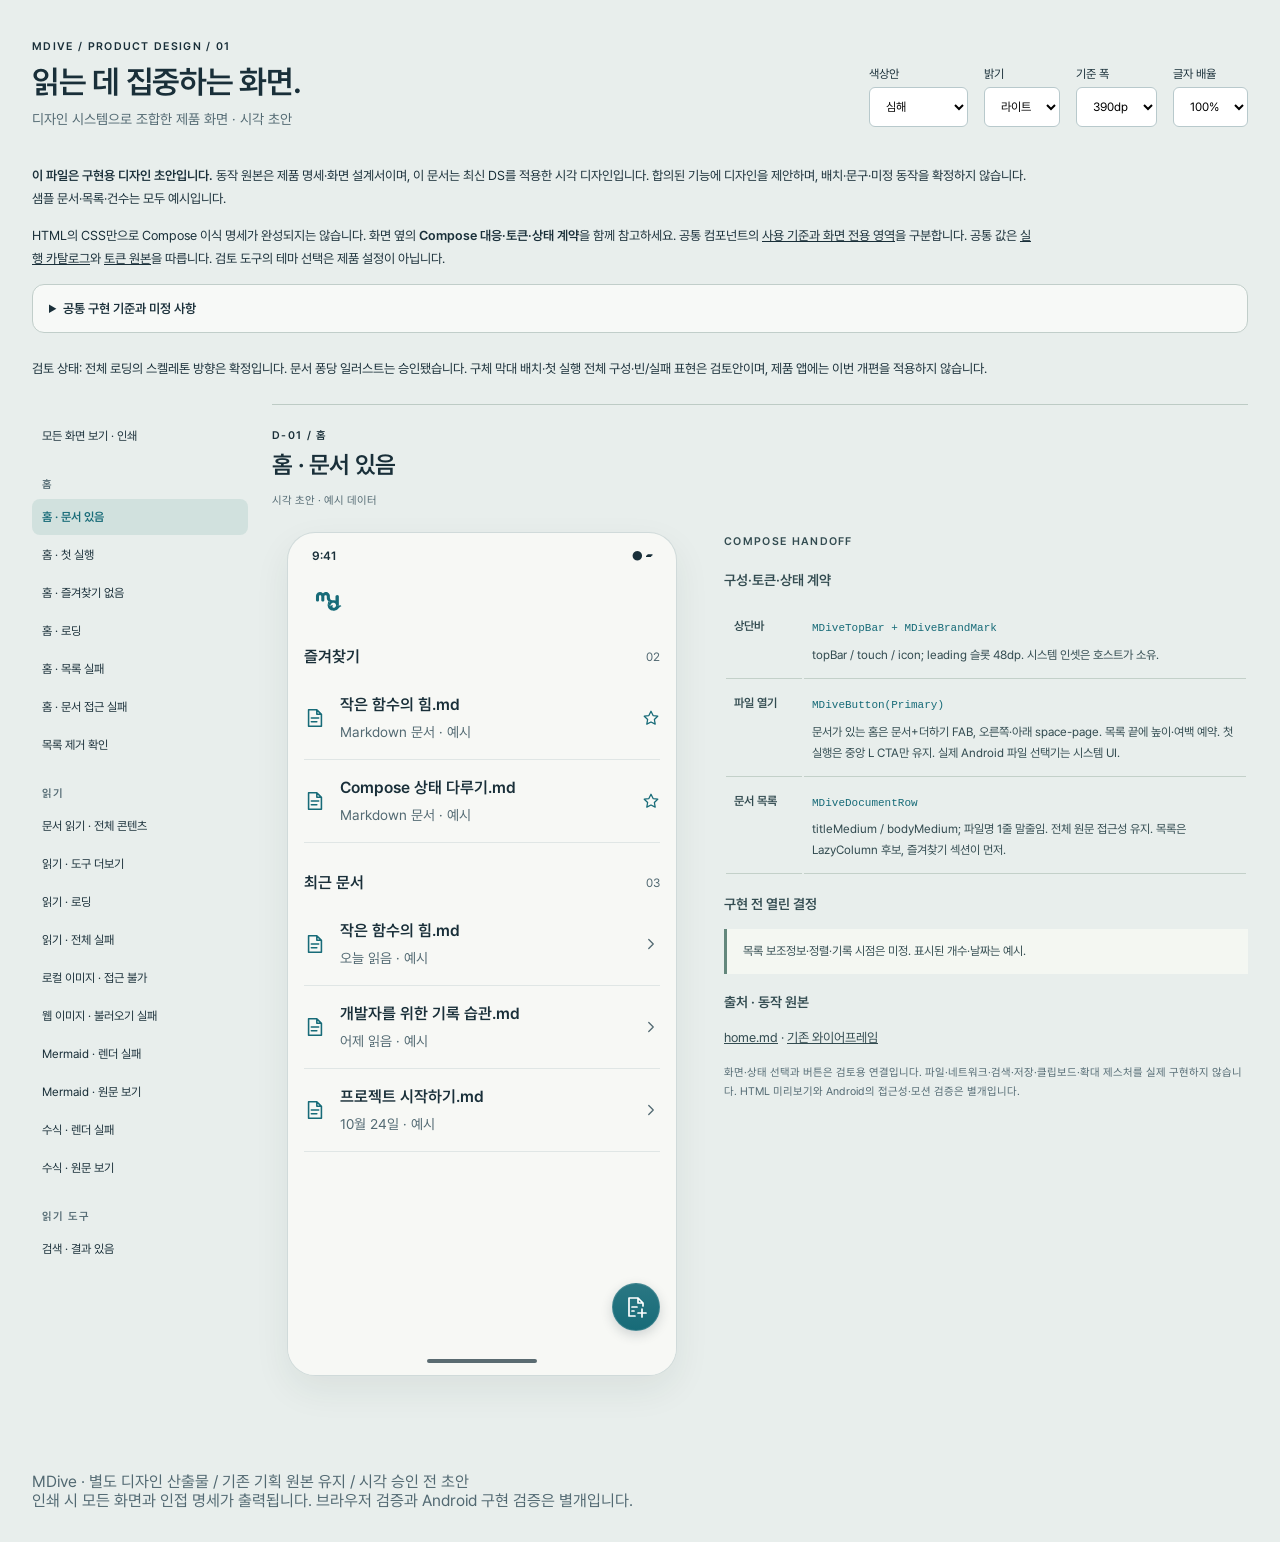
==== commit 9af22a1c: "feat(viewer): add S01 product hosts and design integration Connect Hilt, Navigation 3, lifecycle-awa" ====
--- a/docs/design/screens/index.html
+++ b/docs/design/screens/index.html
@@ -5,9 +5,9 @@
 <meta name="viewport" content="width=device-width,initial-scale=1">
 <title>MDive · 제품 화면 디자인</title>
 <link rel="stylesheet" href="../../../design-system/generated/tokens.css">
-<link rel="stylesheet" href="../../../design-system/components.css">
-<link rel="stylesheet" href="../../../design-system/feedback.css">
-<link rel="stylesheet" href="screens.css">
+<link rel="stylesheet" href="../../../design-system/components.css?v=circle-fab">
+<link rel="stylesheet" href="../../../design-system/feedback.css?reader-menu">
+<link rel="stylesheet" href="screens.css?v=spec-embed">
 </head>
 <body>
 <header class="design-header">
@@ -58,6 +58,7 @@
 </ul>
 </details>
 </div>
+<p class="design-intro">검토 상태: 전체 로딩의 스켈레톤 방향은 확정입니다. 문서 퐁당 일러스트는 승인됐습니다. 구체 막대 배치·첫 실행 전체 구성·빈/실패 표현은 검토안이며, 제품 앱에는 이번 개편을 적용하지 않습니다.</p>
 <div class="design-layout">
 <nav class="screen-nav" aria-label="디자인 화면 목록">
 <a href="#all" id="show-all">모든 화면 보기 · 인쇄</a>
@@ -71,6 +72,7 @@
 <a href="#remove" data-select="remove">목록 제거 확인</a>
 <h2>읽기</h2>
 <a href="#reader" data-select="reader">문서 읽기 · 전체 콘텐츠</a>
+<a href="#reader-more" data-select="reader-more">읽기 · 도구 더보기</a>
 <a href="#reader-loading" data-select="reader-loading">읽기 · 로딩</a>
 <a href="#reader-error" data-select="reader-error">읽기 · 전체 실패</a>
 <a href="#local-image" data-select="local-image">로컬 이미지 · 접근 불가</a>
@@ -123,17 +125,9 @@
 </div>
 <div class="app-frame">
 <header class="topbar">
-<span class="brand-mark" aria-hidden="true"></span>
-<strong>MDive</strong>
-</header>
-<div class="viewport-content home-content">
-<div class="doc-kicker">YOUR READING SPACE</div>
-<h1>다시,<br>읽어볼까요?</h1>
-<p class="intro">남겨둔 생각을 이어 읽어보세요.</p>
-<button class="button size-l" type="button" data-demo="시각 예시입니다. 실제 파일·저장 작업은 수행하지 않습니다.">
-<svg class="icon" aria-hidden="true" viewBox="0 0 24 24">
-<path d="M12 5V19 M5 12H19"/>
-</svg>파일 열기</button>
+<span class="brand-mark" role="img" aria-label="MDive"></span>
+</header>
+<div class="viewport-content home-content home-with-file-fab">
 <h2>즐겨찾기 <span>02</span>
 </h2>
 <button class="document-row" data-favorite="true" data-go="reader">
@@ -199,6 +193,7 @@
 </svg>
 </button>
 </div>
+<button class="button size-l floating-action-button is-icon-only home-file-fab" type="button" data-demo="파일 열기 시각 예시입니다. 실제 파일 선택기를 열지 않습니다." aria-label="파일 열기"><svg class="icon" aria-hidden="true" viewBox="0 0 24 24"><path d="M14 3H5V21H11 M14 3V8H19V11 M14 3L19 8 M8 12H13 M8 16H10 M18 14V22 M14 18H22"/></svg></button>
 </div>
 <div class="system-nav" aria-hidden="true">
 <span>
@@ -221,7 +216,7 @@
 <th>파일 열기</th>
 <td>
 <code>MDiveButton(Primary)</code>
-<p>화면 폭 채움, space-page 좌우, 상단 설명 후 space-lg. 실제 Android 파일 선택기는 시스템 UI.</p>
+<p>문서가 있는 홈은 문서+더하기 FAB, 오른쪽·아래 space-page. 목록 끝에 높이·여백 예약. 첫 실행은 중앙 L CTA만 유지. 실제 Android 파일 선택기는 시스템 UI.</p>
 </td>
 </tr>
 <tr>
@@ -257,19 +252,17 @@
 </div>
 <div class="app-frame">
 <header class="topbar">
-<span class="brand-mark" aria-hidden="true"></span>
-<strong>MDive</strong>
+<span class="brand-mark" role="img" aria-label="MDive"></span>
 </header>
 <div class="viewport-content state-viewport">
 <div class="ds-state">
-<div class="ds-state-visual">
-<svg class="icon" aria-hidden="true" viewBox="0 0 24 24">
-<path d="M14 3H5V21H19V8L14 3Z M14 3V8H19 M8 12H16 M8 16H14"/>
-</svg>
-</div>
-<h3>읽기 좋은 곳에, 잘 오셨어요.</h3>
-<p>Markdown 문서를 열어 나만의 읽기를 시작하세요.</p>
-<div class="ds-state-actions">
+
+<span class="ds-welcome-illustration" aria-hidden="true"></span>
+<div class="welcome-copy">
+<h3>반가워요.</h3>
+<p>Markdown 문서를 열고 편안하게 읽어보세요.</p>
+</div>
+<div class="ds-state-actions is-compact">
 <button class="button size-l" type="button" data-demo="시각 예시입니다. 실제 파일·저장 작업은 수행하지 않습니다.">파일 열기</button>
 </div>
 </div>
@@ -296,7 +289,7 @@
 <th>파일 열기</th>
 <td>
 <code>MDiveButton(Primary)</code>
-<p>화면 폭 채움, space-page 좌우, 상단 설명 후 space-lg. 실제 Android 파일 선택기는 시스템 UI.</p>
+<p>내용 폭 파일 열기, 첫 실행 L·재방문 M. 기본 좌우 space-page. 실제 Android 파일 선택기는 시스템 UI.</p>
 </td>
 </tr>
 <tr>
@@ -332,17 +325,9 @@
 </div>
 <div class="app-frame">
 <header class="topbar">
-<span class="brand-mark" aria-hidden="true"></span>
-<strong>MDive</strong>
-</header>
-<div class="viewport-content home-content">
-<div class="doc-kicker">YOUR READING SPACE</div>
-<h1>다시,<br>읽어볼까요?</h1>
-<p class="intro">남겨둔 생각을 이어 읽어보세요.</p>
-<button class="button size-l" type="button" data-demo="시각 예시입니다. 실제 파일·저장 작업은 수행하지 않습니다.">
-<svg class="icon" aria-hidden="true" viewBox="0 0 24 24">
-<path d="M12 5V19 M5 12H19"/>
-</svg>파일 열기</button>
+<span class="brand-mark" role="img" aria-label="MDive"></span>
+</header>
+<div class="viewport-content home-content home-with-file-fab">
 <h2>즐겨찾기 <span>00</span>
 </h2>
 <div class="ds-inline">
@@ -393,6 +378,7 @@
 </svg>
 </button>
 </div>
+<button class="button size-l floating-action-button is-icon-only home-file-fab" type="button" data-demo="파일 열기 시각 예시입니다. 실제 파일 선택기를 열지 않습니다." aria-label="파일 열기"><svg class="icon" aria-hidden="true" viewBox="0 0 24 24"><path d="M14 3H5V21H11 M14 3V8H19V11 M14 3L19 8 M8 12H13 M8 16H10 M18 14V22 M14 18H22"/></svg></button>
 </div>
 <div class="system-nav" aria-hidden="true">
 <span>
@@ -415,7 +401,7 @@
 <th>파일 열기</th>
 <td>
 <code>MDiveButton(Primary)</code>
-<p>화면 폭 채움, space-page 좌우, 상단 설명 후 space-lg. 실제 Android 파일 선택기는 시스템 UI.</p>
+<p>문서가 있는 홈은 문서+더하기 FAB, 오른쪽·아래 space-page. 목록 끝에 높이·여백 예약. 첫 실행은 중앙 L CTA만 유지. 실제 Android 파일 선택기는 시스템 UI.</p>
 </td>
 </tr>
 <tr>
@@ -451,17 +437,10 @@
 </div>
 <div class="app-frame">
 <header class="topbar">
-<span class="brand-mark" aria-hidden="true"></span>
-<strong>MDive</strong>
-</header>
-<div class="viewport-content state-viewport">
-<div class="ds-state">
-<div class="ds-state-visual"><span class="loading-dot" role="status" aria-label="불러오는 중"></span>
-</div>
-<h3>목록을 준비하고 있어요</h3>
-<p>저장된 문서 목록을 확인하고 있습니다.</p>
-
-</div>
+<span class="brand-mark" role="img" aria-label="MDive"></span>
+</header>
+<div class="viewport-content">
+<div class="ds-skeleton home-skeleton" role="status" aria-label="문서 목록을 준비하고 있어요"><div aria-hidden="true"><div class="skeleton-group"><span class="ds-skeleton-line" style="width:34%;height:18px"></span><div class="skeleton-row"><span class="ds-skeleton-line" style="width:72%"></span><span class="ds-skeleton-line" style="width:43%;height:10px"></span></div><div class="skeleton-row"><span class="ds-skeleton-line" style="width:72%"></span><span class="ds-skeleton-line" style="width:43%;height:10px"></span></div><div class="skeleton-row"><span class="ds-skeleton-line" style="width:72%"></span><span class="ds-skeleton-line" style="width:43%;height:10px"></span></div></div><div class="skeleton-group"><span class="ds-skeleton-line" style="width:34%;height:18px"></span><div class="skeleton-row"><span class="ds-skeleton-line" style="width:72%"></span><span class="ds-skeleton-line" style="width:43%;height:10px"></span></div><div class="skeleton-row"><span class="ds-skeleton-line" style="width:72%"></span><span class="ds-skeleton-line" style="width:43%;height:10px"></span></div><div class="skeleton-row"><span class="ds-skeleton-line" style="width:72%"></span><span class="ds-skeleton-line" style="width:43%;height:10px"></span></div></div></div></div>
 </div>
 </div>
 <div class="system-nav" aria-hidden="true">
@@ -485,7 +464,7 @@
 <th>파일 열기</th>
 <td>
 <code>MDiveButton(Primary)</code>
-<p>화면 폭 채움, space-page 좌우, 상단 설명 후 space-lg. 실제 Android 파일 선택기는 시스템 UI.</p>
+<p>내용 폭 파일 열기, 첫 실행 L·재방문 M. 기본 좌우 space-page. 실제 Android 파일 선택기는 시스템 UI.</p>
 </td>
 </tr>
 <tr>
@@ -498,8 +477,8 @@
 <tr>
 <th>전체 상태</th>
 <td>
-<code>MDiveStatePanel</code>
-<p>Loading / Failure를 Empty와 구분. loading 시 진행 의미 제공.</p>
+<code>MDiveSkeleton</code>
+<p>화면 구조에 맞는 비상호작용 스켈레톤. status 이름 한 번, 장식 막대는 접근성에서 숨김.</p>
 </td>
 </tr>
 </tbody>
@@ -528,19 +507,14 @@
 </div>
 <div class="app-frame">
 <header class="topbar">
-<span class="brand-mark" aria-hidden="true"></span>
-<strong>MDive</strong>
+<span class="brand-mark" role="img" aria-label="MDive"></span>
 </header>
 <div class="viewport-content state-viewport">
 <div class="ds-state">
-<div class="ds-state-visual">
-<svg class="icon" aria-hidden="true" viewBox="0 0 24 24">
-<path d="M12 3L22 21H2L12 3Z M12 9V14 M12 17H12.01"/>
-</svg><span class="ds-state-failure" aria-hidden="true"><svg class="icon" viewBox="0 0 24 24"><path d="M6 6L18 18 M18 6L6 18"/></svg></span>
-</div>
+
 <h3>목록을 불러오지 못했어요</h3>
 <p>저장된 목록을 확인할 수 없습니다.</p>
-<div class="ds-state-actions">
+<div class="ds-state-actions is-compact">
 <button class="button secondary size-m" type="button" data-go="home">다시 시도</button>
 </div>
 </div>
@@ -567,7 +541,7 @@
 <th>파일 열기</th>
 <td>
 <code>MDiveButton(Primary)</code>
-<p>화면 폭 채움, space-page 좌우, 상단 설명 후 space-lg. 실제 Android 파일 선택기는 시스템 UI.</p>
+<p>내용 폭 파일 열기, 첫 실행 L·재방문 M. 기본 좌우 space-page. 실제 Android 파일 선택기는 시스템 UI.</p>
 </td>
 </tr>
 <tr>
@@ -609,18 +583,10 @@
 <span>● ▰</span>
 </div>
 <div class="app-frame">
-<header class="topbar">
-<span class="brand-mark" aria-hidden="true"></span>
-<strong>MDive</strong>
-</header>
-<div class="viewport-content home-content">
-<div class="doc-kicker">YOUR READING SPACE</div>
-<h1>다시,<br>읽어볼까요?</h1>
-<p class="intro">남겨둔 생각을 이어 읽어보세요.</p>
-<button class="button size-l" type="button" data-demo="시각 예시입니다. 실제 파일·저장 작업은 수행하지 않습니다.">
-<svg class="icon" aria-hidden="true" viewBox="0 0 24 24">
-<path d="M12 5V19 M5 12H19"/>
-</svg>파일 열기</button>
+<header class="topbar" inert aria-hidden="true">
+<span class="brand-mark" role="img" aria-label="MDive"></span>
+</header>
+<div class="viewport-content home-content home-with-file-fab" inert aria-hidden="true">
 <h2>즐겨찾기 <span>02</span>
 </h2>
 <button class="document-row" data-favorite="true" data-go="reader">
@@ -686,21 +652,13 @@
 </svg>
 </button>
 </div>
-<div class="floating-notice">
-<div class="ds-banner" role="status">
-<svg class="icon" aria-hidden="true" viewBox="0 0 24 24">
-<path d="M12 3L22 21H2L12 3Z M12 9V14 M12 17H12.01"/>
-</svg>
-<div class="ds-banner-content">
-<strong>문서를 열지 못했어요</strong>
-<p>작은 함수의 힘.md에 접근할 수 없습니다. 원본 파일은 그대로 유지됩니다.</p>
-</div>
-<div class="ds-banner-action">
-<button class="button outlined size-s" type="button" data-demo="시각 예시입니다. 실제 파일·저장 작업은 수행하지 않습니다.">다시 선택</button>
-<button class="button quiet size-s" type="button" data-go="remove">목록에서 제거</button>
-</div>
-</div>
-</div>
+<button class="button size-l floating-action-button is-icon-only home-file-fab" type="button" data-demo="파일 열기 시각 예시입니다. 실제 파일 선택기를 열지 않습니다." inert aria-hidden="true" aria-label="파일 열기"><svg class="icon" aria-hidden="true" viewBox="0 0 24 24"><path d="M14 3H5V21H11 M14 3V8H19V11 M14 3L19 8 M8 12H13 M8 16H10 M18 14V22 M14 18H22"/></svg></button>
+<div class="scrim" aria-hidden="true"></div>
+<div class="ds-overlay ds-dialog screen-dialog" data-preview role="dialog" aria-modal="true" aria-labelledby="access-error-dialog-title" aria-describedby="access-error-dialog-detail">
+<div class="ds-dialog-body"><h3 id="access-error-dialog-title">문서를 열지 못했어요</h3><p id="access-error-dialog-detail">작은 함수의 힘.md에 접근할 수 없습니다. 파일이 이동되었거나 접근 권한이 달라졌을 수 있습니다.</p><p>목록의 항목과 원본 파일은 그대로 유지됩니다.</p></div>
+<div class="ds-dialog-actions"><button class="button size-m" type="button" data-demo="파일 다시 연결 시안입니다. 실제 파일 선택기는 연결하지 않습니다.">파일 다시 연결</button><button class="button outlined size-m" type="button" data-go="remove">목록에서 제거…</button><button class="button quiet size-m" type="button" data-go="home">닫기</button></div>
+</div>
+
 </div>
 <div class="system-nav" aria-hidden="true">
 <span>
@@ -723,7 +681,7 @@
 <th>파일 열기</th>
 <td>
 <code>MDiveButton(Primary)</code>
-<p>화면 폭 채움, space-page 좌우, 상단 설명 후 space-lg. 실제 Android 파일 선택기는 시스템 UI.</p>
+<p>문서가 있는 홈은 문서+더하기 FAB, 오른쪽·아래 space-page. 목록 끝에 높이·여백 예약. 첫 실행은 중앙 L CTA만 유지. 실제 Android 파일 선택기는 시스템 UI.</p>
 </td>
 </tr>
 <tr>
@@ -736,14 +694,14 @@
 <tr>
 <th>접근 실패</th>
 <td>
-<code>MDiveRecoveryBanner + MDiveButton(Outlined/Quiet, S)</code>
-<p>재선택·목록 제거를 하나의 행동 영역에 같은 너비로 세로 배치. 일반 폭은 오른쪽, 좁은 폭·큰 글자는 아래 오른쪽. 안내 위치는 시각 제안.</p>
+<code>MDiveConfirmationDialog + MDiveButton(Outlined/Quiet, S)</code>
+<p>홈 목록을 배경으로 유지하는 복구 다이얼로그. 파일 다시 연결·별도 제거 확인·닫기를 제공하며 배경 조작은 막는다.</p>
 </td>
 </tr>
 </tbody>
 </table>
 <h3>구현 전 열린 결정</h3>
-<p class="decision">재연결 시 동일 문서 판별·책갈피 승계와 안내 위치 미정.</p>
+<p class="decision">안내는 복구 다이얼로그로 제공한다. 재연결 시 동일 문서 판별·책갈피 승계는 미정.</p>
 <h3>출처 · 동작 원본</h3>
 <p>
 <a href="../../product/home.md">home.md</a> · <a href="../../product/screens/home.html#s-02">기존 와이어프레임</a>
@@ -765,18 +723,10 @@
 <span>● ▰</span>
 </div>
 <div class="app-frame">
-<header class="topbar">
-<span class="brand-mark" aria-hidden="true"></span>
-<strong>MDive</strong>
-</header>
-<div class="viewport-content home-content">
-<div class="doc-kicker">YOUR READING SPACE</div>
-<h1>다시,<br>읽어볼까요?</h1>
-<p class="intro">남겨둔 생각을 이어 읽어보세요.</p>
-<button class="button size-l" type="button" data-demo="시각 예시입니다. 실제 파일·저장 작업은 수행하지 않습니다.">
-<svg class="icon" aria-hidden="true" viewBox="0 0 24 24">
-<path d="M12 5V19 M5 12H19"/>
-</svg>파일 열기</button>
+<header class="topbar" inert aria-hidden="true">
+<span class="brand-mark" role="img" aria-label="MDive"></span>
+</header>
+<div class="viewport-content home-content home-with-file-fab" inert aria-hidden="true">
 <h2>즐겨찾기 <span>02</span>
 </h2>
 <button class="document-row" data-favorite="true" data-go="reader">
@@ -842,9 +792,10 @@
 </svg>
 </button>
 </div>
+<button class="button size-l floating-action-button is-icon-only home-file-fab" type="button" data-demo="파일 열기 시각 예시입니다. 실제 파일 선택기를 열지 않습니다." inert aria-hidden="true" aria-label="파일 열기"><svg class="icon" aria-hidden="true" viewBox="0 0 24 24"><path d="M14 3H5V21H11 M14 3V8H19V11 M14 3L19 8 M8 12H13 M8 16H10 M18 14V22 M14 18H22"/></svg></button>
 <div class="scrim">
 </div>
-<div class="ds-overlay ds-dialog screen-dialog" data-preview role="dialog" aria-label="목록에서 제거 확인">
+<div class="ds-overlay ds-dialog screen-dialog" data-preview role="dialog" aria-modal="true" aria-label="목록에서 제거 확인">
 <div class="ds-dialog-body">
 <h3>목록에서 제거할까요?</h3>
 <p>이 문서의 바로가기를 목록에서 제거합니다. 원본 파일은 삭제되지 않습니다.</p>
@@ -883,7 +834,7 @@
 <th>파일 열기</th>
 <td>
 <code>MDiveButton(Primary)</code>
-<p>화면 폭 채움, space-page 좌우, 상단 설명 후 space-lg. 실제 Android 파일 선택기는 시스템 UI.</p>
+<p>문서가 있는 홈은 문서+더하기 FAB, 오른쪽·아래 space-page. 목록 끝에 높이·여백 예약. 첫 실행은 중앙 L CTA만 유지. 실제 Android 파일 선택기는 시스템 UI.</p>
 </td>
 </tr>
 <tr>
@@ -925,40 +876,21 @@
 <span>● ▰</span>
 </div>
 <div class="app-frame">
-<header class="topbar">
+<header class="topbar reader-topbar">
 <button class="icon-button" type="button" aria-label="홈으로 · 시안" data-go="home">
 <svg class="icon" aria-hidden="true" viewBox="0 0 24 24">
 <path d="M19 12H5 M11 6L5 12L11 18"/>
 </svg>
 </button>
 <strong>작은 함수의 힘.md</strong>
-<button class="icon-button" type="button" aria-label="즐겨찾기 전환 · 시안" data-demo="시각 예시입니다. 실제 파일·저장 작업은 수행하지 않습니다.">
-<svg class="icon" aria-hidden="true" viewBox="0 0 24 24">
-<path d="M12 3L14.8 8.7L21 9.6L16.5 14L17.6 20.2L12 17.3L6.4 20.2L7.5 14L3 9.6L9.2 8.7Z"/>
-</svg>
-</button>
+<button class="icon-button" type="button" data-favorite-toggle aria-pressed="false" aria-label="즐겨찾기에 추가 · 시안"><svg class="icon" aria-hidden="true" viewBox="0 0 24 24"><path d="M12 3L14.8 8.7L21 9.6L16.5 14L17.6 20.2L12 17.3L6.4 20.2L7.5 14L3 9.6L9.2 8.7Z"/></svg></button>
 <button class="icon-button" type="button" aria-label="문서 검색 · 시안" data-go="search">
 <svg class="icon" aria-hidden="true" viewBox="0 0 24 24">
 <path d="M17 10.5C17 14.1 14.1 17 10.5 17C6.9 17 4 14.1 4 10.5C4 6.9 6.9 4 10.5 4C14.1 4 17 6.9 17 10.5 M15 15L21 21"/>
 </svg>
 </button>
-</header>
-<nav class="reader-actions" aria-label="읽기 도구">
-<button class="button quiet size-s" type="button" data-go="toc">
-<svg class="icon" aria-hidden="true" viewBox="0 0 24 24">
-<path d="M9 6H21 M9 12H21 M9 18H17 M3 6H4 M3 12H4 M3 18H4"/>
-</svg>목차·책갈피</button>
-<button class="icon-button" type="button" aria-label="현재 위치 책갈피 추가 예시" data-go="saved">
-<svg class="icon" aria-hidden="true" viewBox="0 0 24 24">
-<path d="M6 4H18V21L12 17L6 21Z"/>
-</svg>
-</button>
-<button class="icon-button" type="button" aria-label="읽기 설정 · 시안" data-go="settings">
-<svg class="icon" aria-hidden="true" viewBox="0 0 24 24">
-<path d="M4 7H20 M4 17H20 M9 4V10 M15 14V20"/>
-</svg>
-</button>
-</nav>
+<button class="icon-button" type="button" aria-label="읽기 도구 더보기 · 시안" data-go="reader-more" aria-haspopup="menu" aria-expanded="false"><svg class="icon is-filled" aria-hidden="true" viewBox="0 0 24 24"><path d="M14 5A2 2 0 1 1 10 5A2 2 0 1 1 14 5Z M14 12A2 2 0 1 1 10 12A2 2 0 1 1 14 12Z M14 19A2 2 0 1 1 10 19A2 2 0 1 1 14 19Z"/></svg></button>
+</header>
 <div class="viewport-content">
 <article class="document-content md-flow">
 <div class="doc-kicker">NOTES / SOFTWARE DESIGN</div>
@@ -1028,10 +960,10 @@
 <span>편안하게 읽기</span>
 </div>
 </button>
-<div class="ds-banner md-content-banner"><svg class="icon" aria-hidden="true" viewBox="0 0 24 24"><path d="M14 3H5V21H19V8L14 3Z M14 3V8H19 M8 12H16 M8 16H14"/></svg><div class="ds-banner-content"><strong>렌더링된 콘텐츠</strong><p>Markdown에서 편안한 읽기로 이어지는 흐름</p></div><div class="ds-banner-action"><button class="button outlined size-s" data-go="source">원문 보기</button><button class="button outlined size-s" data-go="expand-diagram">콘텐츠 확대</button></div></div>
+<div class="ds-render-status"><div class="ds-banner-content"><strong>렌더링된 콘텐츠</strong><p>Markdown에서 편안한 읽기로 이어지는 흐름</p></div><div class="ds-banner-action"><button class="button outlined size-s" data-go="source">원문 보기</button><button class="button outlined size-s" data-go="expand-diagram">콘텐츠 확대</button></div></div>
 <h2>작은 변화의 누적</h2>
 <div class="md-rendered md-math" aria-label="수식 예시: 1 더하기 r의 n 제곱">(1 + r)<sup>n</sup>
-</div><div class="ds-banner md-content-banner"><svg class="icon" aria-hidden="true" viewBox="0 0 24 24"><path d="M14 3H5V21H19V8L14 3Z M14 3V8H19 M8 12H16 M8 16H14"/></svg><div class="ds-banner-content"><strong>렌더링된 콘텐츠</strong><p>1 더하기 r의 n 제곱 · 준비된 수식 예시</p></div><div class="ds-banner-action"><button class="button outlined size-s" data-go="math-source">원문 보기</button></div></div>
+</div><div class="ds-render-status"><div class="ds-banner-content"><strong>렌더링된 콘텐츠</strong><p>1 더하기 r의 n 제곱 · 준비된 수식 예시</p></div><div class="ds-banner-action"><button class="button outlined size-s" data-go="math-source">원문 보기</button></div></div>
 <p>
 <a href="../../product/document-viewing.md">링크 표현 예시 · 문서 표시 명세</a>
 </p><p><button class="button secondary size-m" type="button" data-go="reader-extensions">각주·callout·접기 예시 읽기</button>
@@ -1053,7 +985,7 @@
 <th>상단·도구</th>
 <td>
 <code>MDiveTopBar + MDiveIconButton + MDiveButton(Quiet)</code>
-<p>제목 1줄; 위 상단바 고정, 다음 도구 행 고정. 도구 행 touch 높이. 배치는 시각 제안.</p>
+<p>단일 상단 행: 뒤로·한 줄 제목·즐겨찾기·검색·더보기. 48dp 터치 유지. 더보기는 버튼에 앵커된 팝업 메뉴이며 목차/책갈피·위치 책갈피 추가·설정을 제공한다.</p>
 </td>
 </tr>
 <tr>
@@ -1071,7 +1003,7 @@
 </td>
 </tr>
 <tr>
-<th>리소스</th><td><code>MDiveMarkdownImage(Ready) + MDiveRenderedBlock(Ready)</code><p>준비된 이미지/렌더 slot, 대체 설명, 별도 이미지 확대 버튼. 렌더 정상 상태도 설명·원문/확대 행동을 복구 배너 셸에 제공. 파일 로더·엔진은 없음.</p></td></tr><tr><th>스크롤</th>
+<th>리소스</th><td><code>MDiveMarkdownImage(Ready) + MDiveRenderedBlock(Ready)</code><p>준비된 이미지/렌더 slot, 대체 설명, 별도 이미지 확대 버튼. 렌더 정상 상태는 중립 설명·원문/확대 행동으로 제공. 파일 로더·엔진은 없음.</p></td></tr><tr><th>스크롤</th>
 <td>
 <code>화면 호스트 + 콘텐츠</code>
 <p>본문만 세로 스크롤. 상단바·도구와 시스템 바가 본문을 가리지 않음. 읽던 위치는 문서 논리 위치이며 HTML 스크롤 픽셀 저장을 명세하지 않음.</p>
@@ -1102,32 +1034,23 @@
 <span>● ▰</span>
 </div>
 <div class="app-frame">
-<header class="topbar">
+<header class="topbar reader-topbar">
 <button class="icon-button" type="button" aria-label="홈으로 · 시안" data-go="home">
 <svg class="icon" aria-hidden="true" viewBox="0 0 24 24">
 <path d="M19 12H5 M11 6L5 12L11 18"/>
 </svg>
 </button>
 <strong>작은 함수의 힘.md</strong>
-<button class="icon-button" type="button" aria-label="즐겨찾기 전환 · 시안" data-demo="시각 예시입니다. 실제 파일·저장 작업은 수행하지 않습니다.">
-<svg class="icon" aria-hidden="true" viewBox="0 0 24 24">
-<path d="M12 3L14.8 8.7L21 9.6L16.5 14L17.6 20.2L12 17.3L6.4 20.2L7.5 14L3 9.6L9.2 8.7Z"/>
-</svg>
-</button>
+<button class="icon-button" type="button" data-favorite-toggle aria-pressed="false" aria-label="즐겨찾기에 추가 · 시안"><svg class="icon" aria-hidden="true" viewBox="0 0 24 24"><path d="M12 3L14.8 8.7L21 9.6L16.5 14L17.6 20.2L12 17.3L6.4 20.2L7.5 14L3 9.6L9.2 8.7Z"/></svg></button>
 <button class="icon-button" type="button" aria-label="문서 검색 · 시안" data-go="search">
 <svg class="icon" aria-hidden="true" viewBox="0 0 24 24">
 <path d="M17 10.5C17 14.1 14.1 17 10.5 17C6.9 17 4 14.1 4 10.5C4 6.9 6.9 4 10.5 4C14.1 4 17 6.9 17 10.5 M15 15L21 21"/>
 </svg>
 </button>
-</header>
-<div class="viewport-content state-viewport">
-<div class="ds-state">
-<div class="ds-state-visual"><span class="loading-dot" role="status" aria-label="불러오는 중"></span>
-</div>
-<h3>문서를 준비하고 있어요</h3>
-<p>파일 내용을 읽고 있습니다.</p>
-
-</div>
+<button class="icon-button" type="button" aria-label="읽기 도구 더보기 · 시안" data-go="reader-more" aria-haspopup="menu" aria-expanded="false"><svg class="icon is-filled" aria-hidden="true" viewBox="0 0 24 24"><path d="M14 5A2 2 0 1 1 10 5A2 2 0 1 1 14 5Z M14 12A2 2 0 1 1 10 12A2 2 0 1 1 14 12Z M14 19A2 2 0 1 1 10 19A2 2 0 1 1 14 19Z"/></svg></button>
+</header>
+<div class="viewport-content">
+<div class="ds-skeleton reader-skeleton" role="status" aria-label="문서를 준비하고 있어요"><div aria-hidden="true"><span class="ds-skeleton-line" style="width:68%;height:28px"></span><div class="skeleton-group"><span class="ds-skeleton-line" style="width:100%"></span><span class="ds-skeleton-line" style="width:96%"></span><span class="ds-skeleton-line" style="width:88%"></span><span class="ds-skeleton-line" style="width:62%"></span></div><div class="skeleton-group"><span class="ds-skeleton-line" style="width:100%"></span><span class="ds-skeleton-line" style="width:92%"></span><span class="ds-skeleton-line" style="width:98%"></span><span class="ds-skeleton-line" style="width:74%"></span></div><div class="skeleton-group"><span class="ds-skeleton-line" style="width:94%"></span><span class="ds-skeleton-line" style="width:100%"></span><span class="ds-skeleton-line" style="width:66%"></span></div></div></div>
 </div>
 </div>
 <div class="system-nav" aria-hidden="true">
@@ -1144,7 +1067,7 @@
 <th>상단·도구</th>
 <td>
 <code>MDiveTopBar + MDiveIconButton + MDiveButton(Quiet)</code>
-<p>제목 1줄; 위 상단바 고정, 다음 도구 행 고정. 도구 행 touch 높이. 배치는 시각 제안.</p>
+<p>단일 상단 행: 뒤로·한 줄 제목·즐겨찾기·검색·더보기. 48dp 터치 유지. 더보기는 버튼에 앵커된 팝업 메뉴이며 목차/책갈피·위치 책갈피 추가·설정을 제공한다.</p>
 </td>
 </tr>
 <tr>
@@ -1171,8 +1094,8 @@
 <tr>
 <th>전체 상태</th>
 <td>
-<code>MDiveStatePanel</code>
-<p>본문을 전혀 읽을 수 없는 실패. 부분 리소스 실패와 분리.</p>
+<code>MDiveSkeleton</code>
+<p>본문 제목·문단 구조의 비상호작용 스켈레톤. 로딩 이름 한 번만 전달하고 장식 막대는 접근성에서 숨김.</p>
 </td>
 </tr>
 </tbody>
@@ -1200,35 +1123,29 @@
 <span>● ▰</span>
 </div>
 <div class="app-frame">
-<header class="topbar">
+<header class="topbar reader-topbar">
 <button class="icon-button" type="button" aria-label="홈으로 · 시안" data-go="home">
 <svg class="icon" aria-hidden="true" viewBox="0 0 24 24">
 <path d="M19 12H5 M11 6L5 12L11 18"/>
 </svg>
 </button>
 <strong>작은 함수의 힘.md</strong>
-<button class="icon-button" type="button" aria-label="즐겨찾기 전환 · 시안" data-demo="시각 예시입니다. 실제 파일·저장 작업은 수행하지 않습니다.">
-<svg class="icon" aria-hidden="true" viewBox="0 0 24 24">
-<path d="M12 3L14.8 8.7L21 9.6L16.5 14L17.6 20.2L12 17.3L6.4 20.2L7.5 14L3 9.6L9.2 8.7Z"/>
-</svg>
-</button>
+<button class="icon-button" type="button" data-favorite-toggle aria-pressed="false" aria-label="즐겨찾기에 추가 · 시안"><svg class="icon" aria-hidden="true" viewBox="0 0 24 24"><path d="M12 3L14.8 8.7L21 9.6L16.5 14L17.6 20.2L12 17.3L6.4 20.2L7.5 14L3 9.6L9.2 8.7Z"/></svg></button>
 <button class="icon-button" type="button" aria-label="문서 검색 · 시안" data-go="search">
 <svg class="icon" aria-hidden="true" viewBox="0 0 24 24">
 <path d="M17 10.5C17 14.1 14.1 17 10.5 17C6.9 17 4 14.1 4 10.5C4 6.9 6.9 4 10.5 4C14.1 4 17 6.9 17 10.5 M15 15L21 21"/>
 </svg>
 </button>
+<button class="icon-button" type="button" aria-label="읽기 도구 더보기 · 시안" data-go="reader-more" aria-haspopup="menu" aria-expanded="false"><svg class="icon is-filled" aria-hidden="true" viewBox="0 0 24 24"><path d="M14 5A2 2 0 1 1 10 5A2 2 0 1 1 14 5Z M14 12A2 2 0 1 1 10 12A2 2 0 1 1 14 12Z M14 19A2 2 0 1 1 10 19A2 2 0 1 1 14 19Z"/></svg></button>
 </header>
 <div class="viewport-content state-viewport">
 <div class="ds-state">
-<div class="ds-state-visual">
-<svg class="icon" aria-hidden="true" viewBox="0 0 24 24">
-<path d="M12 3L22 21H2L12 3Z M12 9V14 M12 17H12.01"/>
-</svg><span class="ds-state-failure" aria-hidden="true"><svg class="icon" viewBox="0 0 24 24"><path d="M6 6L18 18 M18 6L6 18"/></svg></span>
-</div>
+
 <h3>문서를 열지 못했어요</h3>
 <p>파일에 접근할 수 없거나 내용을 읽지 못했습니다.</p>
-<div class="ds-state-actions">
-<button class="button secondary size-m" type="button" data-go="home">홈으로 · 시안</button>
+<div class="ds-state-actions is-compact">
+<button class="button size-m" type="button" data-demo="재시도 행동의 시각 예시입니다. 파일을 읽지 않습니다.">다시 시도</button>
+<button class="button quiet size-m" type="button" data-go="home">홈으로</button>
 </div>
 </div>
 </div>
@@ -1247,7 +1164,7 @@
 <th>상단·도구</th>
 <td>
 <code>MDiveTopBar + MDiveIconButton + MDiveButton(Quiet)</code>
-<p>제목 1줄; 위 상단바 고정, 다음 도구 행 고정. 도구 행 touch 높이. 배치는 시각 제안.</p>
+<p>단일 상단 행: 뒤로·한 줄 제목·즐겨찾기·검색·더보기. 48dp 터치 유지. 더보기는 버튼에 앵커된 팝업 메뉴이며 목차/책갈피·위치 책갈피 추가·설정을 제공한다.</p>
 </td>
 </tr>
 <tr>
@@ -1281,7 +1198,7 @@
 </tbody>
 </table>
 <h3>구현 전 열린 결정</h3>
-<p class="decision">열기 실패 시 읽기 화면에서 재시도·다시 선택·홈 복귀 제공 합의. 원인별 문구·복구 동작의 배치는 시각 초안.</p>
+<p class="decision">열기 실패 시 읽기 화면에서 재시도·홈 복귀 제공 합의. 원인별 문구·복구 동작의 배치는 시각 초안.</p>
 <h3>출처 · 동작 원본</h3>
 <p>
 <a href="../../product/document-viewing.md">document-viewing.md</a> · <a href="../../product/screens/reader.html#s-01">기존 와이어프레임</a>
@@ -1303,45 +1220,26 @@
 <span>● ▰</span>
 </div>
 <div class="app-frame">
-<header class="topbar">
+<header class="topbar reader-topbar">
 <button class="icon-button" type="button" aria-label="홈으로 · 시안" data-go="home">
 <svg class="icon" aria-hidden="true" viewBox="0 0 24 24">
 <path d="M19 12H5 M11 6L5 12L11 18"/>
 </svg>
 </button>
 <strong>작은 함수의 힘.md</strong>
-<button class="icon-button" type="button" aria-label="즐겨찾기 전환 · 시안" data-demo="시각 예시입니다. 실제 파일·저장 작업은 수행하지 않습니다.">
-<svg class="icon" aria-hidden="true" viewBox="0 0 24 24">
-<path d="M12 3L14.8 8.7L21 9.6L16.5 14L17.6 20.2L12 17.3L6.4 20.2L7.5 14L3 9.6L9.2 8.7Z"/>
-</svg>
-</button>
+<button class="icon-button" type="button" data-favorite-toggle aria-pressed="false" aria-label="즐겨찾기에 추가 · 시안"><svg class="icon" aria-hidden="true" viewBox="0 0 24 24"><path d="M12 3L14.8 8.7L21 9.6L16.5 14L17.6 20.2L12 17.3L6.4 20.2L7.5 14L3 9.6L9.2 8.7Z"/></svg></button>
 <button class="icon-button" type="button" aria-label="문서 검색 · 시안" data-go="search">
 <svg class="icon" aria-hidden="true" viewBox="0 0 24 24">
 <path d="M17 10.5C17 14.1 14.1 17 10.5 17C6.9 17 4 14.1 4 10.5C4 6.9 6.9 4 10.5 4C14.1 4 17 6.9 17 10.5 M15 15L21 21"/>
 </svg>
 </button>
-</header>
-<nav class="reader-actions" aria-label="읽기 도구">
-<button class="button quiet size-s" type="button" data-go="toc">
-<svg class="icon" aria-hidden="true" viewBox="0 0 24 24">
-<path d="M9 6H21 M9 12H21 M9 18H17 M3 6H4 M3 12H4 M3 18H4"/>
-</svg>목차·책갈피</button>
-<button class="icon-button" type="button" aria-label="현재 위치 책갈피 추가 예시" data-go="saved">
-<svg class="icon" aria-hidden="true" viewBox="0 0 24 24">
-<path d="M6 4H18V21L12 17L6 21Z"/>
-</svg>
-</button>
-<button class="icon-button" type="button" aria-label="읽기 설정 · 시안" data-go="settings">
-<svg class="icon" aria-hidden="true" viewBox="0 0 24 24">
-<path d="M4 7H20 M4 17H20 M9 4V10 M15 14V20"/>
-</svg>
-</button>
-</nav>
+<button class="icon-button" type="button" aria-label="읽기 도구 더보기 · 시안" data-go="reader-more" aria-haspopup="menu" aria-expanded="false"><svg class="icon is-filled" aria-hidden="true" viewBox="0 0 24 24"><path d="M14 5A2 2 0 1 1 10 5A2 2 0 1 1 14 5Z M14 12A2 2 0 1 1 10 12A2 2 0 1 1 14 12Z M14 19A2 2 0 1 1 10 19A2 2 0 1 1 14 19Z"/></svg></button>
+</header>
 <div class="viewport-content">
 <article class="document-content md-flow">
 <h1>흐름을 그려보기</h1>
 <p>자료를 확인하며 생각을 이어가 보세요.</p>
-<div class="ds-banner md-content-banner">
+<div class="ds-banner is-error md-content-banner">
 <svg class="icon" aria-hidden="true" viewBox="0 0 24 24">
 <path d="M12 3L22 21H2L12 3Z M12 9V14 M12 17H12.01"/>
 </svg><div class="ds-banner-content">
@@ -1368,7 +1266,7 @@
 <th>상단·도구</th>
 <td>
 <code>MDiveTopBar + MDiveIconButton + MDiveButton(Quiet)</code>
-<p>제목 1줄; 위 상단바 고정, 다음 도구 행 고정. 도구 행 touch 높이. 배치는 시각 제안.</p>
+<p>단일 상단 행: 뒤로·한 줄 제목·즐겨찾기·검색·더보기. 48dp 터치 유지. 더보기는 버튼에 앵커된 팝업 메뉴이며 목차/책갈피·위치 책갈피 추가·설정을 제공한다.</p>
 </td>
 </tr>
 <tr>
@@ -1424,45 +1322,26 @@
 <span>● ▰</span>
 </div>
 <div class="app-frame">
-<header class="topbar">
+<header class="topbar reader-topbar">
 <button class="icon-button" type="button" aria-label="홈으로 · 시안" data-go="home">
 <svg class="icon" aria-hidden="true" viewBox="0 0 24 24">
 <path d="M19 12H5 M11 6L5 12L11 18"/>
 </svg>
 </button>
 <strong>작은 함수의 힘.md</strong>
-<button class="icon-button" type="button" aria-label="즐겨찾기 전환 · 시안" data-demo="시각 예시입니다. 실제 파일·저장 작업은 수행하지 않습니다.">
-<svg class="icon" aria-hidden="true" viewBox="0 0 24 24">
-<path d="M12 3L14.8 8.7L21 9.6L16.5 14L17.6 20.2L12 17.3L6.4 20.2L7.5 14L3 9.6L9.2 8.7Z"/>
-</svg>
-</button>
+<button class="icon-button" type="button" data-favorite-toggle aria-pressed="false" aria-label="즐겨찾기에 추가 · 시안"><svg class="icon" aria-hidden="true" viewBox="0 0 24 24"><path d="M12 3L14.8 8.7L21 9.6L16.5 14L17.6 20.2L12 17.3L6.4 20.2L7.5 14L3 9.6L9.2 8.7Z"/></svg></button>
 <button class="icon-button" type="button" aria-label="문서 검색 · 시안" data-go="search">
 <svg class="icon" aria-hidden="true" viewBox="0 0 24 24">
 <path d="M17 10.5C17 14.1 14.1 17 10.5 17C6.9 17 4 14.1 4 10.5C4 6.9 6.9 4 10.5 4C14.1 4 17 6.9 17 10.5 M15 15L21 21"/>
 </svg>
 </button>
-</header>
-<nav class="reader-actions" aria-label="읽기 도구">
-<button class="button quiet size-s" type="button" data-go="toc">
-<svg class="icon" aria-hidden="true" viewBox="0 0 24 24">
-<path d="M9 6H21 M9 12H21 M9 18H17 M3 6H4 M3 12H4 M3 18H4"/>
-</svg>목차·책갈피</button>
-<button class="icon-button" type="button" aria-label="현재 위치 책갈피 추가 예시" data-go="saved">
-<svg class="icon" aria-hidden="true" viewBox="0 0 24 24">
-<path d="M6 4H18V21L12 17L6 21Z"/>
-</svg>
-</button>
-<button class="icon-button" type="button" aria-label="읽기 설정 · 시안" data-go="settings">
-<svg class="icon" aria-hidden="true" viewBox="0 0 24 24">
-<path d="M4 7H20 M4 17H20 M9 4V10 M15 14V20"/>
-</svg>
-</button>
-</nav>
+<button class="icon-button" type="button" aria-label="읽기 도구 더보기 · 시안" data-go="reader-more" aria-haspopup="menu" aria-expanded="false"><svg class="icon is-filled" aria-hidden="true" viewBox="0 0 24 24"><path d="M14 5A2 2 0 1 1 10 5A2 2 0 1 1 14 5Z M14 12A2 2 0 1 1 10 12A2 2 0 1 1 14 12Z M14 19A2 2 0 1 1 10 19A2 2 0 1 1 14 19Z"/></svg></button>
+</header>
 <div class="viewport-content">
 <article class="document-content md-flow">
 <h1>흐름을 그려보기</h1>
 <p>자료를 확인하며 생각을 이어가 보세요.</p>
-<div class="ds-banner md-content-banner">
+<div class="ds-banner is-error md-content-banner">
 <svg class="icon" aria-hidden="true" viewBox="0 0 24 24">
 <path d="M12 3L22 21H2L12 3Z M12 9V14 M12 17H12.01"/>
 </svg><div class="ds-banner-content">
@@ -1488,7 +1367,7 @@
 <th>상단·도구</th>
 <td>
 <code>MDiveTopBar + MDiveIconButton + MDiveButton(Quiet)</code>
-<p>제목 1줄; 위 상단바 고정, 다음 도구 행 고정. 도구 행 touch 높이. 배치는 시각 제안.</p>
+<p>단일 상단 행: 뒤로·한 줄 제목·즐겨찾기·검색·더보기. 48dp 터치 유지. 더보기는 버튼에 앵커된 팝업 메뉴이며 목차/책갈피·위치 책갈피 추가·설정을 제공한다.</p>
 </td>
 </tr>
 <tr>
@@ -1544,45 +1423,26 @@
 <span>● ▰</span>
 </div>
 <div class="app-frame">
-<header class="topbar">
+<header class="topbar reader-topbar">
 <button class="icon-button" type="button" aria-label="홈으로 · 시안" data-go="home">
 <svg class="icon" aria-hidden="true" viewBox="0 0 24 24">
 <path d="M19 12H5 M11 6L5 12L11 18"/>
 </svg>
 </button>
 <strong>작은 함수의 힘.md</strong>
-<button class="icon-button" type="button" aria-label="즐겨찾기 전환 · 시안" data-demo="시각 예시입니다. 실제 파일·저장 작업은 수행하지 않습니다.">
-<svg class="icon" aria-hidden="true" viewBox="0 0 24 24">
-<path d="M12 3L14.8 8.7L21 9.6L16.5 14L17.6 20.2L12 17.3L6.4 20.2L7.5 14L3 9.6L9.2 8.7Z"/>
-</svg>
-</button>
+<button class="icon-button" type="button" data-favorite-toggle aria-pressed="false" aria-label="즐겨찾기에 추가 · 시안"><svg class="icon" aria-hidden="true" viewBox="0 0 24 24"><path d="M12 3L14.8 8.7L21 9.6L16.5 14L17.6 20.2L12 17.3L6.4 20.2L7.5 14L3 9.6L9.2 8.7Z"/></svg></button>
 <button class="icon-button" type="button" aria-label="문서 검색 · 시안" data-go="search">
 <svg class="icon" aria-hidden="true" viewBox="0 0 24 24">
 <path d="M17 10.5C17 14.1 14.1 17 10.5 17C6.9 17 4 14.1 4 10.5C4 6.9 6.9 4 10.5 4C14.1 4 17 6.9 17 10.5 M15 15L21 21"/>
 </svg>
 </button>
-</header>
-<nav class="reader-actions" aria-label="읽기 도구">
-<button class="button quiet size-s" type="button" data-go="toc">
-<svg class="icon" aria-hidden="true" viewBox="0 0 24 24">
-<path d="M9 6H21 M9 12H21 M9 18H17 M3 6H4 M3 12H4 M3 18H4"/>
-</svg>목차·책갈피</button>
-<button class="icon-button" type="button" aria-label="현재 위치 책갈피 추가 예시" data-go="saved">
-<svg class="icon" aria-hidden="true" viewBox="0 0 24 24">
-<path d="M6 4H18V21L12 17L6 21Z"/>
-</svg>
-</button>
-<button class="icon-button" type="button" aria-label="읽기 설정 · 시안" data-go="settings">
-<svg class="icon" aria-hidden="true" viewBox="0 0 24 24">
-<path d="M4 7H20 M4 17H20 M9 4V10 M15 14V20"/>
-</svg>
-</button>
-</nav>
+<button class="icon-button" type="button" aria-label="읽기 도구 더보기 · 시안" data-go="reader-more" aria-haspopup="menu" aria-expanded="false"><svg class="icon is-filled" aria-hidden="true" viewBox="0 0 24 24"><path d="M14 5A2 2 0 1 1 10 5A2 2 0 1 1 14 5Z M14 12A2 2 0 1 1 10 12A2 2 0 1 1 14 12Z M14 19A2 2 0 1 1 10 19A2 2 0 1 1 14 19Z"/></svg></button>
+</header>
 <div class="viewport-content">
 <article class="document-content md-flow">
 <h1>흐름을 그려보기</h1>
 <p>자료를 확인하며 생각을 이어가 보세요.</p>
-<div class="ds-banner md-content-banner">
+<div class="ds-banner is-error md-content-banner">
 <svg class="icon" aria-hidden="true" viewBox="0 0 24 24">
 <path d="M12 3L22 21H2L12 3Z M12 9V14 M12 17H12.01"/>
 </svg><div class="ds-banner-content">
@@ -1609,7 +1469,7 @@
 <th>상단·도구</th>
 <td>
 <code>MDiveTopBar + MDiveIconButton + MDiveButton(Quiet)</code>
-<p>제목 1줄; 위 상단바 고정, 다음 도구 행 고정. 도구 행 touch 높이. 배치는 시각 제안.</p>
+<p>단일 상단 행: 뒤로·한 줄 제목·즐겨찾기·검색·더보기. 48dp 터치 유지. 더보기는 버튼에 앵커된 팝업 메뉴이며 목차/책갈피·위치 책갈피 추가·설정을 제공한다.</p>
 </td>
 </tr>
 <tr>
@@ -1665,40 +1525,21 @@
 <span>● ▰</span>
 </div>
 <div class="app-frame">
-<header class="topbar">
+<header class="topbar reader-topbar">
 <button class="icon-button" type="button" aria-label="홈으로 · 시안" data-go="home">
 <svg class="icon" aria-hidden="true" viewBox="0 0 24 24">
 <path d="M19 12H5 M11 6L5 12L11 18"/>
 </svg>
 </button>
 <strong>작은 함수의 힘.md</strong>
-<button class="icon-button" type="button" aria-label="즐겨찾기 전환 · 시안" data-demo="시각 예시입니다. 실제 파일·저장 작업은 수행하지 않습니다.">
-<svg class="icon" aria-hidden="true" viewBox="0 0 24 24">
-<path d="M12 3L14.8 8.7L21 9.6L16.5 14L17.6 20.2L12 17.3L6.4 20.2L7.5 14L3 9.6L9.2 8.7Z"/>
-</svg>
-</button>
+<button class="icon-button" type="button" data-favorite-toggle aria-pressed="false" aria-label="즐겨찾기에 추가 · 시안"><svg class="icon" aria-hidden="true" viewBox="0 0 24 24"><path d="M12 3L14.8 8.7L21 9.6L16.5 14L17.6 20.2L12 17.3L6.4 20.2L7.5 14L3 9.6L9.2 8.7Z"/></svg></button>
 <button class="icon-button" type="button" aria-label="문서 검색 · 시안" data-go="search">
 <svg class="icon" aria-hidden="true" viewBox="0 0 24 24">
 <path d="M17 10.5C17 14.1 14.1 17 10.5 17C6.9 17 4 14.1 4 10.5C4 6.9 6.9 4 10.5 4C14.1 4 17 6.9 17 10.5 M15 15L21 21"/>
 </svg>
 </button>
-</header>
-<nav class="reader-actions" aria-label="읽기 도구">
-<button class="button quiet size-s" type="button" data-go="toc">
-<svg class="icon" aria-hidden="true" viewBox="0 0 24 24">
-<path d="M9 6H21 M9 12H21 M9 18H17 M3 6H4 M3 12H4 M3 18H4"/>
-</svg>목차·책갈피</button>
-<button class="icon-button" type="button" aria-label="현재 위치 책갈피 추가 예시" data-go="saved">
-<svg class="icon" aria-hidden="true" viewBox="0 0 24 24">
-<path d="M6 4H18V21L12 17L6 21Z"/>
-</svg>
-</button>
-<button class="icon-button" type="button" aria-label="읽기 설정 · 시안" data-go="settings">
-<svg class="icon" aria-hidden="true" viewBox="0 0 24 24">
-<path d="M4 7H20 M4 17H20 M9 4V10 M15 14V20"/>
-</svg>
-</button>
-</nav>
+<button class="icon-button" type="button" aria-label="읽기 도구 더보기 · 시안" data-go="reader-more" aria-haspopup="menu" aria-expanded="false"><svg class="icon is-filled" aria-hidden="true" viewBox="0 0 24 24"><path d="M14 5A2 2 0 1 1 10 5A2 2 0 1 1 14 5Z M14 12A2 2 0 1 1 10 12A2 2 0 1 1 14 12Z M14 19A2 2 0 1 1 10 19A2 2 0 1 1 14 19Z"/></svg></button>
+</header>
 <div class="viewport-content">
 <article class="document-content md-flow">
 <h1>흐름을 그려보기</h1>
@@ -1734,7 +1575,7 @@
 <th>상단·도구</th>
 <td>
 <code>MDiveTopBar + MDiveIconButton + MDiveButton(Quiet)</code>
-<p>제목 1줄; 위 상단바 고정, 다음 도구 행 고정. 도구 행 touch 높이. 배치는 시각 제안.</p>
+<p>단일 상단 행: 뒤로·한 줄 제목·즐겨찾기·검색·더보기. 48dp 터치 유지. 더보기는 버튼에 앵커된 팝업 메뉴이며 목차/책갈피·위치 책갈피 추가·설정을 제공한다.</p>
 </td>
 </tr>
 <tr>
@@ -2288,40 +2129,21 @@
 <span>● ▰</span>
 </div>
 <div class="app-frame">
-<header class="topbar">
+<header class="topbar reader-topbar">
 <button class="icon-button" type="button" aria-label="홈으로 · 시안" data-go="home">
 <svg class="icon" aria-hidden="true" viewBox="0 0 24 24">
 <path d="M19 12H5 M11 6L5 12L11 18"/>
 </svg>
 </button>
 <strong>작은 함수의 힘.md</strong>
-<button class="icon-button" type="button" aria-label="즐겨찾기 전환 · 시안" data-demo="시각 예시입니다. 실제 파일·저장 작업은 수행하지 않습니다.">
-<svg class="icon" aria-hidden="true" viewBox="0 0 24 24">
-<path d="M12 3L14.8 8.7L21 9.6L16.5 14L17.6 20.2L12 17.3L6.4 20.2L7.5 14L3 9.6L9.2 8.7Z"/>
-</svg>
-</button>
+<button class="icon-button" type="button" data-favorite-toggle aria-pressed="false" aria-label="즐겨찾기에 추가 · 시안"><svg class="icon" aria-hidden="true" viewBox="0 0 24 24"><path d="M12 3L14.8 8.7L21 9.6L16.5 14L17.6 20.2L12 17.3L6.4 20.2L7.5 14L3 9.6L9.2 8.7Z"/></svg></button>
 <button class="icon-button" type="button" aria-label="문서 검색 · 시안" data-go="search">
 <svg class="icon" aria-hidden="true" viewBox="0 0 24 24">
 <path d="M17 10.5C17 14.1 14.1 17 10.5 17C6.9 17 4 14.1 4 10.5C4 6.9 6.9 4 10.5 4C14.1 4 17 6.9 17 10.5 M15 15L21 21"/>
 </svg>
 </button>
-</header>
-<nav class="reader-actions" aria-label="읽기 도구">
-<button class="button quiet size-s" type="button" data-go="toc">
-<svg class="icon" aria-hidden="true" viewBox="0 0 24 24">
-<path d="M9 6H21 M9 12H21 M9 18H17 M3 6H4 M3 12H4 M3 18H4"/>
-</svg>목차·책갈피</button>
-<button class="icon-button" type="button" aria-label="현재 위치 책갈피 추가 예시" data-go="saved">
-<svg class="icon" aria-hidden="true" viewBox="0 0 24 24">
-<path d="M6 4H18V21L12 17L6 21Z"/>
-</svg>
-</button>
-<button class="icon-button" type="button" aria-label="읽기 설정 · 시안" data-go="settings">
-<svg class="icon" aria-hidden="true" viewBox="0 0 24 24">
-<path d="M4 7H20 M4 17H20 M9 4V10 M15 14V20"/>
-</svg>
-</button>
-</nav>
+<button class="icon-button" type="button" aria-label="읽기 도구 더보기 · 시안" data-go="reader-more" aria-haspopup="menu" aria-expanded="false"><svg class="icon is-filled" aria-hidden="true" viewBox="0 0 24 24"><path d="M14 5A2 2 0 1 1 10 5A2 2 0 1 1 14 5Z M14 12A2 2 0 1 1 10 12A2 2 0 1 1 14 12Z M14 19A2 2 0 1 1 10 19A2 2 0 1 1 14 19Z"/></svg></button>
+</header>
 <div class="viewport-content">
 <article class="document-content md-flow">
 <div class="doc-kicker">NOTES / SOFTWARE DESIGN</div>
@@ -2507,40 +2329,21 @@
 <span>● ▰</span>
 </div>
 <div class="app-frame">
-<header class="topbar">
+<header class="topbar reader-topbar">
 <button class="icon-button" type="button" aria-label="홈으로 · 시안" data-go="home">
 <svg class="icon" aria-hidden="true" viewBox="0 0 24 24">
 <path d="M19 12H5 M11 6L5 12L11 18"/>
 </svg>
 </button>
 <strong>작은 함수의 힘.md</strong>
-<button class="icon-button" type="button" aria-label="즐겨찾기 전환 · 시안" data-demo="시각 예시입니다. 실제 파일·저장 작업은 수행하지 않습니다.">
-<svg class="icon" aria-hidden="true" viewBox="0 0 24 24">
-<path d="M12 3L14.8 8.7L21 9.6L16.5 14L17.6 20.2L12 17.3L6.4 20.2L7.5 14L3 9.6L9.2 8.7Z"/>
-</svg>
-</button>
+<button class="icon-button" type="button" data-favorite-toggle aria-pressed="false" aria-label="즐겨찾기에 추가 · 시안"><svg class="icon" aria-hidden="true" viewBox="0 0 24 24"><path d="M12 3L14.8 8.7L21 9.6L16.5 14L17.6 20.2L12 17.3L6.4 20.2L7.5 14L3 9.6L9.2 8.7Z"/></svg></button>
 <button class="icon-button" type="button" aria-label="문서 검색 · 시안" data-go="search">
 <svg class="icon" aria-hidden="true" viewBox="0 0 24 24">
 <path d="M17 10.5C17 14.1 14.1 17 10.5 17C6.9 17 4 14.1 4 10.5C4 6.9 6.9 4 10.5 4C14.1 4 17 6.9 17 10.5 M15 15L21 21"/>
 </svg>
 </button>
-</header>
-<nav class="reader-actions" aria-label="읽기 도구">
-<button class="button quiet size-s" type="button" data-go="toc">
-<svg class="icon" aria-hidden="true" viewBox="0 0 24 24">
-<path d="M9 6H21 M9 12H21 M9 18H17 M3 6H4 M3 12H4 M3 18H4"/>
-</svg>목차·책갈피</button>
-<button class="icon-button" type="button" aria-label="현재 위치 책갈피 추가 예시" data-go="saved">
-<svg class="icon" aria-hidden="true" viewBox="0 0 24 24">
-<path d="M6 4H18V21L12 17L6 21Z"/>
-</svg>
-</button>
-<button class="icon-button" type="button" aria-label="읽기 설정 · 시안" data-go="settings">
-<svg class="icon" aria-hidden="true" viewBox="0 0 24 24">
-<path d="M4 7H20 M4 17H20 M9 4V10 M15 14V20"/>
-</svg>
-</button>
-</nav>
+<button class="icon-button" type="button" aria-label="읽기 도구 더보기 · 시안" data-go="reader-more" aria-haspopup="menu" aria-expanded="false"><svg class="icon is-filled" aria-hidden="true" viewBox="0 0 24 24"><path d="M14 5A2 2 0 1 1 10 5A2 2 0 1 1 14 5Z M14 12A2 2 0 1 1 10 12A2 2 0 1 1 14 12Z M14 19A2 2 0 1 1 10 19A2 2 0 1 1 14 19Z"/></svg></button>
+</header>
 <div class="viewport-content">
 <article class="document-content md-flow">
 <div class="doc-kicker">NOTES / SOFTWARE DESIGN</div>
@@ -2718,40 +2521,21 @@
 <span>● ▰</span>
 </div>
 <div class="app-frame">
-<header class="topbar">
+<header class="topbar reader-topbar">
 <button class="icon-button" type="button" aria-label="홈으로 · 시안" data-go="home">
 <svg class="icon" aria-hidden="true" viewBox="0 0 24 24">
 <path d="M19 12H5 M11 6L5 12L11 18"/>
 </svg>
 </button>
 <strong>작은 함수의 힘.md</strong>
-<button class="icon-button" type="button" aria-label="즐겨찾기 전환 · 시안" data-demo="시각 예시입니다. 실제 파일·저장 작업은 수행하지 않습니다.">
-<svg class="icon" aria-hidden="true" viewBox="0 0 24 24">
-<path d="M12 3L14.8 8.7L21 9.6L16.5 14L17.6 20.2L12 17.3L6.4 20.2L7.5 14L3 9.6L9.2 8.7Z"/>
-</svg>
-</button>
+<button class="icon-button" type="button" data-favorite-toggle aria-pressed="false" aria-label="즐겨찾기에 추가 · 시안"><svg class="icon" aria-hidden="true" viewBox="0 0 24 24"><path d="M12 3L14.8 8.7L21 9.6L16.5 14L17.6 20.2L12 17.3L6.4 20.2L7.5 14L3 9.6L9.2 8.7Z"/></svg></button>
 <button class="icon-button" type="button" aria-label="문서 검색 · 시안" data-go="search">
 <svg class="icon" aria-hidden="true" viewBox="0 0 24 24">
 <path d="M17 10.5C17 14.1 14.1 17 10.5 17C6.9 17 4 14.1 4 10.5C4 6.9 6.9 4 10.5 4C14.1 4 17 6.9 17 10.5 M15 15L21 21"/>
 </svg>
 </button>
-</header>
-<nav class="reader-actions" aria-label="읽기 도구">
-<button class="button quiet size-s" type="button" data-go="toc">
-<svg class="icon" aria-hidden="true" viewBox="0 0 24 24">
-<path d="M9 6H21 M9 12H21 M9 18H17 M3 6H4 M3 12H4 M3 18H4"/>
-</svg>목차·책갈피</button>
-<button class="icon-button" type="button" aria-label="현재 위치 책갈피 추가 예시" data-go="saved">
-<svg class="icon" aria-hidden="true" viewBox="0 0 24 24">
-<path d="M6 4H18V21L12 17L6 21Z"/>
-</svg>
-</button>
-<button class="icon-button" type="button" aria-label="읽기 설정 · 시안" data-go="settings">
-<svg class="icon" aria-hidden="true" viewBox="0 0 24 24">
-<path d="M4 7H20 M4 17H20 M9 4V10 M15 14V20"/>
-</svg>
-</button>
-</nav>
+<button class="icon-button" type="button" aria-label="읽기 도구 더보기 · 시안" data-go="reader-more" aria-haspopup="menu" aria-expanded="false"><svg class="icon is-filled" aria-hidden="true" viewBox="0 0 24 24"><path d="M14 5A2 2 0 1 1 10 5A2 2 0 1 1 14 5Z M14 12A2 2 0 1 1 10 12A2 2 0 1 1 14 12Z M14 19A2 2 0 1 1 10 19A2 2 0 1 1 14 19Z"/></svg></button>
+</header>
 <div class="viewport-content">
 <article class="document-content md-flow">
 <div class="doc-kicker">NOTES / SOFTWARE DESIGN</div>
@@ -2840,12 +2624,8 @@
 <button role="tab" aria-selected="true" class="selected" data-go="toc">목차</button>
 <button role="tab" aria-selected="false" class="" data-go="bookmarks">책갈피</button>
 </div>
-<div class="ds-state">
-<div class="ds-state-visual">
-<svg class="icon" aria-hidden="true" viewBox="0 0 24 24">
-<path d="M9 6H21 M9 12H21 M9 18H17 M3 6H4 M3 12H4 M3 18H4"/>
-</svg>
-</div>
+<div class="ds-state is-flush">
+
 <h3>목차가 없어요</h3>
 <p>이 문서에는 표시할 제목이 없어요.</p>
 
@@ -2909,40 +2689,21 @@
 <span>● ▰</span>
 </div>
 <div class="app-frame">
-<header class="topbar">
+<header class="topbar reader-topbar">
 <button class="icon-button" type="button" aria-label="홈으로 · 시안" data-go="home">
 <svg class="icon" aria-hidden="true" viewBox="0 0 24 24">
 <path d="M19 12H5 M11 6L5 12L11 18"/>
 </svg>
 </button>
 <strong>작은 함수의 힘.md</strong>
-<button class="icon-button" type="button" aria-label="즐겨찾기 전환 · 시안" data-demo="시각 예시입니다. 실제 파일·저장 작업은 수행하지 않습니다.">
-<svg class="icon" aria-hidden="true" viewBox="0 0 24 24">
-<path d="M12 3L14.8 8.7L21 9.6L16.5 14L17.6 20.2L12 17.3L6.4 20.2L7.5 14L3 9.6L9.2 8.7Z"/>
-</svg>
-</button>
+<button class="icon-button" type="button" data-favorite-toggle aria-pressed="false" aria-label="즐겨찾기에 추가 · 시안"><svg class="icon" aria-hidden="true" viewBox="0 0 24 24"><path d="M12 3L14.8 8.7L21 9.6L16.5 14L17.6 20.2L12 17.3L6.4 20.2L7.5 14L3 9.6L9.2 8.7Z"/></svg></button>
 <button class="icon-button" type="button" aria-label="문서 검색 · 시안" data-go="search">
 <svg class="icon" aria-hidden="true" viewBox="0 0 24 24">
 <path d="M17 10.5C17 14.1 14.1 17 10.5 17C6.9 17 4 14.1 4 10.5C4 6.9 6.9 4 10.5 4C14.1 4 17 6.9 17 10.5 M15 15L21 21"/>
 </svg>
 </button>
-</header>
-<nav class="reader-actions" aria-label="읽기 도구">
-<button class="button quiet size-s" type="button" data-go="toc">
-<svg class="icon" aria-hidden="true" viewBox="0 0 24 24">
-<path d="M9 6H21 M9 12H21 M9 18H17 M3 6H4 M3 12H4 M3 18H4"/>
-</svg>목차·책갈피</button>
-<button class="icon-button" type="button" aria-label="현재 위치 책갈피 추가 예시" data-go="saved">
-<svg class="icon" aria-hidden="true" viewBox="0 0 24 24">
-<path d="M6 4H18V21L12 17L6 21Z"/>
-</svg>
-</button>
-<button class="icon-button" type="button" aria-label="읽기 설정 · 시안" data-go="settings">
-<svg class="icon" aria-hidden="true" viewBox="0 0 24 24">
-<path d="M4 7H20 M4 17H20 M9 4V10 M15 14V20"/>
-</svg>
-</button>
-</nav>
+<button class="icon-button" type="button" aria-label="읽기 도구 더보기 · 시안" data-go="reader-more" aria-haspopup="menu" aria-expanded="false"><svg class="icon is-filled" aria-hidden="true" viewBox="0 0 24 24"><path d="M14 5A2 2 0 1 1 10 5A2 2 0 1 1 14 5Z M14 12A2 2 0 1 1 10 12A2 2 0 1 1 14 12Z M14 19A2 2 0 1 1 10 19A2 2 0 1 1 14 19Z"/></svg></button>
+</header>
 <div class="viewport-content">
 <article class="document-content md-flow">
 <div class="doc-kicker">NOTES / SOFTWARE DESIGN</div>
@@ -3031,15 +2792,11 @@
 <button role="tab" aria-selected="false" class="" data-go="toc">목차</button>
 <button role="tab" aria-selected="true" class="selected" data-go="bookmarks">책갈피</button>
 </div>
-<div class="ds-state">
-<div class="ds-state-visual">
-<svg class="icon" aria-hidden="true" viewBox="0 0 24 24">
-<path d="M6 4H18V21L12 17L6 21Z"/>
-</svg>
-</div>
+<div class="ds-state is-flush">
+
 <h3>책갈피가 없어요</h3>
 <p>다시 읽을 위치를 책갈피로 남겨보세요.</p>
-<div class="ds-state-actions">
+<div class="ds-state-actions is-compact">
 <button class="button secondary size-m" type="button" data-go="saved">현재 위치 추가</button>
 </div>
 </div>
@@ -3102,40 +2859,21 @@
 <span>● ▰</span>
 </div>
 <div class="app-frame">
-<header class="topbar">
+<header class="topbar reader-topbar">
 <button class="icon-button" type="button" aria-label="홈으로 · 시안" data-go="home">
 <svg class="icon" aria-hidden="true" viewBox="0 0 24 24">
 <path d="M19 12H5 M11 6L5 12L11 18"/>
 </svg>
 </button>
 <strong>작은 함수의 힘.md</strong>
-<button class="icon-button" type="button" aria-label="즐겨찾기 전환 · 시안" data-demo="시각 예시입니다. 실제 파일·저장 작업은 수행하지 않습니다.">
-<svg class="icon" aria-hidden="true" viewBox="0 0 24 24">
-<path d="M12 3L14.8 8.7L21 9.6L16.5 14L17.6 20.2L12 17.3L6.4 20.2L7.5 14L3 9.6L9.2 8.7Z"/>
-</svg>
-</button>
+<button class="icon-button" type="button" data-favorite-toggle aria-pressed="false" aria-label="즐겨찾기에 추가 · 시안"><svg class="icon" aria-hidden="true" viewBox="0 0 24 24"><path d="M12 3L14.8 8.7L21 9.6L16.5 14L17.6 20.2L12 17.3L6.4 20.2L7.5 14L3 9.6L9.2 8.7Z"/></svg></button>
 <button class="icon-button" type="button" aria-label="문서 검색 · 시안" data-go="search">
 <svg class="icon" aria-hidden="true" viewBox="0 0 24 24">
 <path d="M17 10.5C17 14.1 14.1 17 10.5 17C6.9 17 4 14.1 4 10.5C4 6.9 6.9 4 10.5 4C14.1 4 17 6.9 17 10.5 M15 15L21 21"/>
 </svg>
 </button>
-</header>
-<nav class="reader-actions" aria-label="읽기 도구">
-<button class="button quiet size-s" type="button" data-go="toc">
-<svg class="icon" aria-hidden="true" viewBox="0 0 24 24">
-<path d="M9 6H21 M9 12H21 M9 18H17 M3 6H4 M3 12H4 M3 18H4"/>
-</svg>목차·책갈피</button>
-<button class="icon-button" type="button" aria-label="현재 위치 책갈피 추가 예시" data-go="saved">
-<svg class="icon" aria-hidden="true" viewBox="0 0 24 24">
-<path d="M6 4H18V21L12 17L6 21Z"/>
-</svg>
-</button>
-<button class="icon-button" type="button" aria-label="읽기 설정 · 시안" data-go="settings">
-<svg class="icon" aria-hidden="true" viewBox="0 0 24 24">
-<path d="M4 7H20 M4 17H20 M9 4V10 M15 14V20"/>
-</svg>
-</button>
-</nav>
+<button class="icon-button" type="button" aria-label="읽기 도구 더보기 · 시안" data-go="reader-more" aria-haspopup="menu" aria-expanded="false"><svg class="icon is-filled" aria-hidden="true" viewBox="0 0 24 24"><path d="M14 5A2 2 0 1 1 10 5A2 2 0 1 1 14 5Z M14 12A2 2 0 1 1 10 12A2 2 0 1 1 14 12Z M14 19A2 2 0 1 1 10 19A2 2 0 1 1 14 19Z"/></svg></button>
+</header>
 <div class="viewport-content">
 <article class="document-content md-flow">
 <div class="doc-kicker">NOTES / SOFTWARE DESIGN</div>
@@ -3293,40 +3031,21 @@
 <span>● ▰</span>
 </div>
 <div class="app-frame">
-<header class="topbar">
+<header class="topbar reader-topbar">
 <button class="icon-button" type="button" aria-label="홈으로 · 시안" data-go="home">
 <svg class="icon" aria-hidden="true" viewBox="0 0 24 24">
 <path d="M19 12H5 M11 6L5 12L11 18"/>
 </svg>
 </button>
 <strong>작은 함수의 힘.md</strong>
-<button class="icon-button" type="button" aria-label="즐겨찾기 전환 · 시안" data-demo="시각 예시입니다. 실제 파일·저장 작업은 수행하지 않습니다.">
-<svg class="icon" aria-hidden="true" viewBox="0 0 24 24">
-<path d="M12 3L14.8 8.7L21 9.6L16.5 14L17.6 20.2L12 17.3L6.4 20.2L7.5 14L3 9.6L9.2 8.7Z"/>
-</svg>
-</button>
+<button class="icon-button" type="button" data-favorite-toggle aria-pressed="false" aria-label="즐겨찾기에 추가 · 시안"><svg class="icon" aria-hidden="true" viewBox="0 0 24 24"><path d="M12 3L14.8 8.7L21 9.6L16.5 14L17.6 20.2L12 17.3L6.4 20.2L7.5 14L3 9.6L9.2 8.7Z"/></svg></button>
 <button class="icon-button" type="button" aria-label="문서 검색 · 시안" data-go="search">
 <svg class="icon" aria-hidden="true" viewBox="0 0 24 24">
 <path d="M17 10.5C17 14.1 14.1 17 10.5 17C6.9 17 4 14.1 4 10.5C4 6.9 6.9 4 10.5 4C14.1 4 17 6.9 17 10.5 M15 15L21 21"/>
 </svg>
 </button>
-</header>
-<nav class="reader-actions" aria-label="읽기 도구">
-<button class="button quiet size-s" type="button" data-go="toc">
-<svg class="icon" aria-hidden="true" viewBox="0 0 24 24">
-<path d="M9 6H21 M9 12H21 M9 18H17 M3 6H4 M3 12H4 M3 18H4"/>
-</svg>목차·책갈피</button>
-<button class="icon-button" type="button" aria-label="현재 위치 책갈피 추가 예시" data-go="saved">
-<svg class="icon" aria-hidden="true" viewBox="0 0 24 24">
-<path d="M6 4H18V21L12 17L6 21Z"/>
-</svg>
-</button>
-<button class="icon-button" type="button" aria-label="읽기 설정 · 시안" data-go="settings">
-<svg class="icon" aria-hidden="true" viewBox="0 0 24 24">
-<path d="M4 7H20 M4 17H20 M9 4V10 M15 14V20"/>
-</svg>
-</button>
-</nav>
+<button class="icon-button" type="button" aria-label="읽기 도구 더보기 · 시안" data-go="reader-more" aria-haspopup="menu" aria-expanded="false"><svg class="icon is-filled" aria-hidden="true" viewBox="0 0 24 24"><path d="M14 5A2 2 0 1 1 10 5A2 2 0 1 1 14 5Z M14 12A2 2 0 1 1 10 12A2 2 0 1 1 14 12Z M14 19A2 2 0 1 1 10 19A2 2 0 1 1 14 19Z"/></svg></button>
+</header>
 <div class="viewport-content">
 <article class="document-content md-flow">
 <div class="doc-kicker">NOTES / SOFTWARE DESIGN</div>
@@ -3484,40 +3203,21 @@
 <span>● ▰</span>
 </div>
 <div class="app-frame">
-<header class="topbar">
+<header class="topbar reader-topbar">
 <button class="icon-button" type="button" aria-label="홈으로 · 시안" data-go="home">
 <svg class="icon" aria-hidden="true" viewBox="0 0 24 24">
 <path d="M19 12H5 M11 6L5 12L11 18"/>
 </svg>
 </button>
 <strong>작은 함수의 힘.md</strong>
-<button class="icon-button" type="button" aria-label="즐겨찾기 전환 · 시안" data-demo="시각 예시입니다. 실제 파일·저장 작업은 수행하지 않습니다.">
-<svg class="icon" aria-hidden="true" viewBox="0 0 24 24">
-<path d="M12 3L14.8 8.7L21 9.6L16.5 14L17.6 20.2L12 17.3L6.4 20.2L7.5 14L3 9.6L9.2 8.7Z"/>
-</svg>
-</button>
+<button class="icon-button" type="button" data-favorite-toggle aria-pressed="false" aria-label="즐겨찾기에 추가 · 시안"><svg class="icon" aria-hidden="true" viewBox="0 0 24 24"><path d="M12 3L14.8 8.7L21 9.6L16.5 14L17.6 20.2L12 17.3L6.4 20.2L7.5 14L3 9.6L9.2 8.7Z"/></svg></button>
 <button class="icon-button" type="button" aria-label="문서 검색 · 시안" data-go="search">
 <svg class="icon" aria-hidden="true" viewBox="0 0 24 24">
 <path d="M17 10.5C17 14.1 14.1 17 10.5 17C6.9 17 4 14.1 4 10.5C4 6.9 6.9 4 10.5 4C14.1 4 17 6.9 17 10.5 M15 15L21 21"/>
 </svg>
 </button>
-</header>
-<nav class="reader-actions" aria-label="읽기 도구">
-<button class="button quiet size-s" type="button" data-go="toc">
-<svg class="icon" aria-hidden="true" viewBox="0 0 24 24">
-<path d="M9 6H21 M9 12H21 M9 18H17 M3 6H4 M3 12H4 M3 18H4"/>
-</svg>목차·책갈피</button>
-<button class="icon-button" type="button" aria-label="현재 위치 책갈피 추가 예시" data-go="saved">
-<svg class="icon" aria-hidden="true" viewBox="0 0 24 24">
-<path d="M6 4H18V21L12 17L6 21Z"/>
-</svg>
-</button>
-<button class="icon-button" type="button" aria-label="읽기 설정 · 시안" data-go="settings">
-<svg class="icon" aria-hidden="true" viewBox="0 0 24 24">
-<path d="M4 7H20 M4 17H20 M9 4V10 M15 14V20"/>
-</svg>
-</button>
-</nav>
+<button class="icon-button" type="button" aria-label="읽기 도구 더보기 · 시안" data-go="reader-more" aria-haspopup="menu" aria-expanded="false"><svg class="icon is-filled" aria-hidden="true" viewBox="0 0 24 24"><path d="M14 5A2 2 0 1 1 10 5A2 2 0 1 1 14 5Z M14 12A2 2 0 1 1 10 12A2 2 0 1 1 14 12Z M14 19A2 2 0 1 1 10 19A2 2 0 1 1 14 19Z"/></svg></button>
+</header>
 <div class="viewport-content">
 <article class="document-content md-flow">
 <div class="doc-kicker">NOTES / SOFTWARE DESIGN</div>
@@ -3832,40 +3532,21 @@
 <span>● ▰</span>
 </div>
 <div class="app-frame">
-<header class="topbar">
+<header class="topbar reader-topbar">
 <button class="icon-button" type="button" aria-label="홈으로 · 시안" data-go="home">
 <svg class="icon" aria-hidden="true" viewBox="0 0 24 24">
 <path d="M19 12H5 M11 6L5 12L11 18"/>
 </svg>
 </button>
 <strong>작은 함수의 힘.md</strong>
-<button class="icon-button" type="button" aria-label="즐겨찾기 전환 · 시안" data-demo="시각 예시입니다. 실제 파일·저장 작업은 수행하지 않습니다.">
-<svg class="icon" aria-hidden="true" viewBox="0 0 24 24">
-<path d="M12 3L14.8 8.7L21 9.6L16.5 14L17.6 20.2L12 17.3L6.4 20.2L7.5 14L3 9.6L9.2 8.7Z"/>
-</svg>
-</button>
+<button class="icon-button" type="button" data-favorite-toggle aria-pressed="false" aria-label="즐겨찾기에 추가 · 시안"><svg class="icon" aria-hidden="true" viewBox="0 0 24 24"><path d="M12 3L14.8 8.7L21 9.6L16.5 14L17.6 20.2L12 17.3L6.4 20.2L7.5 14L3 9.6L9.2 8.7Z"/></svg></button>
 <button class="icon-button" type="button" aria-label="문서 검색 · 시안" data-go="search">
 <svg class="icon" aria-hidden="true" viewBox="0 0 24 24">
 <path d="M17 10.5C17 14.1 14.1 17 10.5 17C6.9 17 4 14.1 4 10.5C4 6.9 6.9 4 10.5 4C14.1 4 17 6.9 17 10.5 M15 15L21 21"/>
 </svg>
 </button>
-</header>
-<nav class="reader-actions" aria-label="읽기 도구">
-<button class="button quiet size-s" type="button" data-go="toc">
-<svg class="icon" aria-hidden="true" viewBox="0 0 24 24">
-<path d="M9 6H21 M9 12H21 M9 18H17 M3 6H4 M3 12H4 M3 18H4"/>
-</svg>목차·책갈피</button>
-<button class="icon-button" type="button" aria-label="현재 위치 책갈피 추가 예시" data-go="saved">
-<svg class="icon" aria-hidden="true" viewBox="0 0 24 24">
-<path d="M6 4H18V21L12 17L6 21Z"/>
-</svg>
-</button>
-<button class="icon-button" type="button" aria-label="읽기 설정 · 시안" data-go="settings">
-<svg class="icon" aria-hidden="true" viewBox="0 0 24 24">
-<path d="M4 7H20 M4 17H20 M9 4V10 M15 14V20"/>
-</svg>
-</button>
-</nav>
+<button class="icon-button" type="button" aria-label="읽기 도구 더보기 · 시안" data-go="reader-more" aria-haspopup="menu" aria-expanded="false"><svg class="icon is-filled" aria-hidden="true" viewBox="0 0 24 24"><path d="M14 5A2 2 0 1 1 10 5A2 2 0 1 1 14 5Z M14 12A2 2 0 1 1 10 12A2 2 0 1 1 14 12Z M14 19A2 2 0 1 1 10 19A2 2 0 1 1 14 19Z"/></svg></button>
+</header>
 <div class="viewport-content">
 <article class="document-content md-flow">
 <div class="doc-kicker">NOTES / SOFTWARE DESIGN</div>
@@ -3965,7 +3646,7 @@
 <th>상단·도구</th>
 <td>
 <code>MDiveTopBar + MDiveIconButton + MDiveButton(Quiet)</code>
-<p>제목 1줄; 위 상단바 고정, 다음 도구 행 고정. 도구 행 touch 높이. 배치는 시각 제안.</p>
+<p>단일 상단 행: 뒤로·한 줄 제목·즐겨찾기·검색·더보기. 48dp 터치 유지. 더보기는 버튼에 앵커된 팝업 메뉴이며 목차/책갈피·위치 책갈피 추가·설정을 제공한다.</p>
 </td>
 </tr>
 <tr>
@@ -4021,40 +3702,21 @@
 <span>● ▰</span>
 </div>
 <div class="app-frame">
-<header class="topbar">
+<header class="topbar reader-topbar">
 <button class="icon-button" type="button" aria-label="홈으로 · 시안" data-go="home">
 <svg class="icon" aria-hidden="true" viewBox="0 0 24 24">
 <path d="M19 12H5 M11 6L5 12L11 18"/>
 </svg>
 </button>
 <strong>작은 함수의 힘.md</strong>
-<button class="icon-button" type="button" aria-label="즐겨찾기 전환 · 시안" data-demo="시각 예시입니다. 실제 파일·저장 작업은 수행하지 않습니다.">
-<svg class="icon" aria-hidden="true" viewBox="0 0 24 24">
-<path d="M12 3L14.8 8.7L21 9.6L16.5 14L17.6 20.2L12 17.3L6.4 20.2L7.5 14L3 9.6L9.2 8.7Z"/>
-</svg>
-</button>
+<button class="icon-button" type="button" data-favorite-toggle aria-pressed="false" aria-label="즐겨찾기에 추가 · 시안"><svg class="icon" aria-hidden="true" viewBox="0 0 24 24"><path d="M12 3L14.8 8.7L21 9.6L16.5 14L17.6 20.2L12 17.3L6.4 20.2L7.5 14L3 9.6L9.2 8.7Z"/></svg></button>
 <button class="icon-button" type="button" aria-label="문서 검색 · 시안" data-go="search">
 <svg class="icon" aria-hidden="true" viewBox="0 0 24 24">
 <path d="M17 10.5C17 14.1 14.1 17 10.5 17C6.9 17 4 14.1 4 10.5C4 6.9 6.9 4 10.5 4C14.1 4 17 6.9 17 10.5 M15 15L21 21"/>
 </svg>
 </button>
-</header>
-<nav class="reader-actions" aria-label="읽기 도구">
-<button class="button quiet size-s" type="button" data-go="toc">
-<svg class="icon" aria-hidden="true" viewBox="0 0 24 24">
-<path d="M9 6H21 M9 12H21 M9 18H17 M3 6H4 M3 12H4 M3 18H4"/>
-</svg>목차·책갈피</button>
-<button class="icon-button" type="button" aria-label="현재 위치 책갈피 추가 예시" data-go="saved">
-<svg class="icon" aria-hidden="true" viewBox="0 0 24 24">
-<path d="M6 4H18V21L12 17L6 21Z"/>
-</svg>
-</button>
-<button class="icon-button" type="button" aria-label="읽기 설정 · 시안" data-go="settings">
-<svg class="icon" aria-hidden="true" viewBox="0 0 24 24">
-<path d="M4 7H20 M4 17H20 M9 4V10 M15 14V20"/>
-</svg>
-</button>
-</nav>
+<button class="icon-button" type="button" aria-label="읽기 도구 더보기 · 시안" data-go="reader-more" aria-haspopup="menu" aria-expanded="false"><svg class="icon is-filled" aria-hidden="true" viewBox="0 0 24 24"><path d="M14 5A2 2 0 1 1 10 5A2 2 0 1 1 14 5Z M14 12A2 2 0 1 1 10 12A2 2 0 1 1 14 12Z M14 19A2 2 0 1 1 10 19A2 2 0 1 1 14 19Z"/></svg></button>
+</header>
 <div class="viewport-content">
 <article class="document-content md-flow">
 <div class="doc-kicker">NOTES / SOFTWARE DESIGN</div>
@@ -4154,7 +3816,7 @@
 <th>상단·도구</th>
 <td>
 <code>MDiveTopBar + MDiveIconButton + MDiveButton(Quiet)</code>
-<p>제목 1줄; 위 상단바 고정, 다음 도구 행 고정. 도구 행 touch 높이. 배치는 시각 제안.</p>
+<p>단일 상단 행: 뒤로·한 줄 제목·즐겨찾기·검색·더보기. 48dp 터치 유지. 더보기는 버튼에 앵커된 팝업 메뉴이며 목차/책갈피·위치 책갈피 추가·설정을 제공한다.</p>
 </td>
 </tr>
 <tr>
@@ -4210,41 +3872,35 @@
 <span>● ▰</span>
 </div>
 <div class="app-frame">
-<header class="topbar">
+<header class="topbar reader-topbar">
 <button class="icon-button" type="button" aria-label="홈으로 · 시안" data-go="home">
 <svg class="icon" aria-hidden="true" viewBox="0 0 24 24">
 <path d="M19 12H5 M11 6L5 12L11 18"/>
 </svg>
 </button>
 <strong>작은 함수의 힘.md</strong>
-<button class="icon-button" type="button" aria-label="즐겨찾기 전환 · 시안" data-demo="시각 예시입니다. 실제 파일·저장 작업은 수행하지 않습니다.">
-<svg class="icon" aria-hidden="true" viewBox="0 0 24 24">
-<path d="M12 3L14.8 8.7L21 9.6L16.5 14L17.6 20.2L12 17.3L6.4 20.2L7.5 14L3 9.6L9.2 8.7Z"/>
-</svg>
-</button>
+<button class="icon-button" type="button" data-favorite-toggle aria-pressed="false" aria-label="즐겨찾기에 추가 · 시안"><svg class="icon" aria-hidden="true" viewBox="0 0 24 24"><path d="M12 3L14.8 8.7L21 9.6L16.5 14L17.6 20.2L12 17.3L6.4 20.2L7.5 14L3 9.6L9.2 8.7Z"/></svg></button>
 <button class="icon-button" type="button" aria-label="문서 검색 · 시안" data-go="search">
 <svg class="icon" aria-hidden="true" viewBox="0 0 24 24">
 <path d="M17 10.5C17 14.1 14.1 17 10.5 17C6.9 17 4 14.1 4 10.5C4 6.9 6.9 4 10.5 4C14.1 4 17 6.9 17 10.5 M15 15L21 21"/>
 </svg>
 </button>
-</header>
-<nav class="reader-actions" aria-label="읽기 도구">
-<button class="button quiet size-s" type="button" data-go="toc">
-<svg class="icon" aria-hidden="true" viewBox="0 0 24 24">
-<path d="M9 6H21 M9 12H21 M9 18H17 M3 6H4 M3 12H4 M3 18H4"/>
-</svg>목차·책갈피</button>
-<button class="icon-button" type="button" aria-label="현재 위치 책갈피 추가 예시" data-go="saved">
-<svg class="icon" aria-hidden="true" viewBox="0 0 24 24">
-<path d="M6 4H18V21L12 17L6 21Z"/>
-</svg>
-</button>
-<button class="icon-button" type="button" aria-label="읽기 설정 · 시안" data-go="settings">
-<svg class="icon" aria-hidden="true" viewBox="0 0 24 24">
-<path d="M4 7H20 M4 17H20 M9 4V10 M15 14V20"/>
-</svg>
-</button>
-</nav>
+<button class="icon-button" type="button" aria-label="읽기 도구 더보기 · 시안" data-go="reader-more" aria-haspopup="menu" aria-expanded="false"><svg class="icon is-filled" aria-hidden="true" viewBox="0 0 24 24"><path d="M14 5A2 2 0 1 1 10 5A2 2 0 1 1 14 5Z M14 12A2 2 0 1 1 10 12A2 2 0 1 1 14 12Z M14 19A2 2 0 1 1 10 19A2 2 0 1 1 14 19Z"/></svg></button>
+</header>
 <div class="viewport-content">
+<div class="inline-notice">
+<div class="ds-banner is-error">
+<svg class="icon" aria-hidden="true" viewBox="0 0 24 24">
+<path d="M12 3L22 21H2L12 3Z M12 9V14 M12 17H12.01"/>
+</svg>
+<div class="ds-banner-content">
+<strong>책갈피를 저장하지 못했어요</strong>
+</div>
+<div class="ds-banner-action">
+<button class="button outlined size-s" type="button" data-demo="시각 예시입니다. 실제 파일·저장 작업은 수행하지 않습니다.">다시 시도</button>
+</div>
+</div>
+</div>
 <article class="document-content md-flow">
 <div class="doc-kicker">NOTES / SOFTWARE DESIGN</div>
 <h1>작게 나누면,<br>더 잘 이해된다.</h1>
@@ -4322,19 +3978,7 @@
 </p>
 </article>
 </div>
-<div class="banner-position">
-<div class="ds-banner">
-<svg class="icon" aria-hidden="true" viewBox="0 0 24 24">
-<path d="M12 3L22 21H2L12 3Z M12 9V14 M12 17H12.01"/>
-</svg>
-<div class="ds-banner-content">
-<strong>책갈피를 저장하지 못했어요</strong>
-</div>
-<div class="ds-banner-action">
-<button class="button outlined size-s" type="button" data-demo="시각 예시입니다. 실제 파일·저장 작업은 수행하지 않습니다.">다시 시도</button>
-</div>
-</div>
-</div>
+
 </div>
 <div class="system-nav" aria-hidden="true">
 <span>
@@ -4350,7 +3994,7 @@
 <th>상단·도구</th>
 <td>
 <code>MDiveTopBar + MDiveIconButton + MDiveButton(Quiet)</code>
-<p>제목 1줄; 위 상단바 고정, 다음 도구 행 고정. 도구 행 touch 높이. 배치는 시각 제안.</p>
+<p>단일 상단 행: 뒤로·한 줄 제목·즐겨찾기·검색·더보기. 48dp 터치 유지. 더보기는 버튼에 앵커된 팝업 메뉴이며 목차/책갈피·위치 책갈피 추가·설정을 제공한다.</p>
 </td>
 </tr>
 <tr>
@@ -4406,41 +4050,35 @@
 <span>● ▰</span>
 </div>
 <div class="app-frame">
-<header class="topbar">
+<header class="topbar reader-topbar">
 <button class="icon-button" type="button" aria-label="홈으로 · 시안" data-go="home">
 <svg class="icon" aria-hidden="true" viewBox="0 0 24 24">
 <path d="M19 12H5 M11 6L5 12L11 18"/>
 </svg>
 </button>
 <strong>작은 함수의 힘.md</strong>
-<button class="icon-button" type="button" aria-label="즐겨찾기 전환 · 시안" data-demo="시각 예시입니다. 실제 파일·저장 작업은 수행하지 않습니다.">
-<svg class="icon" aria-hidden="true" viewBox="0 0 24 24">
-<path d="M12 3L14.8 8.7L21 9.6L16.5 14L17.6 20.2L12 17.3L6.4 20.2L7.5 14L3 9.6L9.2 8.7Z"/>
-</svg>
-</button>
+<button class="icon-button" type="button" data-favorite-toggle aria-pressed="false" aria-label="즐겨찾기에 추가 · 시안"><svg class="icon" aria-hidden="true" viewBox="0 0 24 24"><path d="M12 3L14.8 8.7L21 9.6L16.5 14L17.6 20.2L12 17.3L6.4 20.2L7.5 14L3 9.6L9.2 8.7Z"/></svg></button>
 <button class="icon-button" type="button" aria-label="문서 검색 · 시안" data-go="search">
 <svg class="icon" aria-hidden="true" viewBox="0 0 24 24">
 <path d="M17 10.5C17 14.1 14.1 17 10.5 17C6.9 17 4 14.1 4 10.5C4 6.9 6.9 4 10.5 4C14.1 4 17 6.9 17 10.5 M15 15L21 21"/>
 </svg>
 </button>
-</header>
-<nav class="reader-actions" aria-label="읽기 도구">
-<button class="button quiet size-s" type="button" data-go="toc">
-<svg class="icon" aria-hidden="true" viewBox="0 0 24 24">
-<path d="M9 6H21 M9 12H21 M9 18H17 M3 6H4 M3 12H4 M3 18H4"/>
-</svg>목차·책갈피</button>
-<button class="icon-button" type="button" aria-label="현재 위치 책갈피 추가 예시" data-go="saved">
-<svg class="icon" aria-hidden="true" viewBox="0 0 24 24">
-<path d="M6 4H18V21L12 17L6 21Z"/>
-</svg>
-</button>
-<button class="icon-button" type="button" aria-label="읽기 설정 · 시안" data-go="settings">
-<svg class="icon" aria-hidden="true" viewBox="0 0 24 24">
-<path d="M4 7H20 M4 17H20 M9 4V10 M15 14V20"/>
-</svg>
-</button>
-</nav>
+<button class="icon-button" type="button" aria-label="읽기 도구 더보기 · 시안" data-go="reader-more" aria-haspopup="menu" aria-expanded="false"><svg class="icon is-filled" aria-hidden="true" viewBox="0 0 24 24"><path d="M14 5A2 2 0 1 1 10 5A2 2 0 1 1 14 5Z M14 12A2 2 0 1 1 10 12A2 2 0 1 1 14 12Z M14 19A2 2 0 1 1 10 19A2 2 0 1 1 14 19Z"/></svg></button>
+</header>
 <div class="viewport-content">
+<div class="inline-notice">
+<div class="ds-banner is-error">
+<svg class="icon" aria-hidden="true" viewBox="0 0 24 24">
+<path d="M12 3L22 21H2L12 3Z M12 9V14 M12 17H12.01"/>
+</svg>
+<div class="ds-banner-content">
+<strong>연결된 문서를 열지 못했어요</strong>
+</div>
+<div class="ds-banner-action">
+<button class="button outlined size-s" type="button" data-demo="시각 예시입니다. 실제 파일·저장 작업은 수행하지 않습니다.">다시 시도</button>
+</div>
+</div>
+</div>
 <article class="document-content md-flow">
 <div class="doc-kicker">NOTES / SOFTWARE DESIGN</div>
 <h1>작게 나누면,<br>더 잘 이해된다.</h1>
@@ -4518,19 +4156,7 @@
 </p>
 </article>
 </div>
-<div class="banner-position">
-<div class="ds-banner">
-<svg class="icon" aria-hidden="true" viewBox="0 0 24 24">
-<path d="M12 3L22 21H2L12 3Z M12 9V14 M12 17H12.01"/>
-</svg>
-<div class="ds-banner-content">
-<strong>연결된 문서를 열지 못했어요</strong>
-</div>
-<div class="ds-banner-action">
-<button class="button outlined size-s" type="button" data-demo="시각 예시입니다. 실제 파일·저장 작업은 수행하지 않습니다.">다시 시도</button>
-</div>
-</div>
-</div>
+
 </div>
 <div class="system-nav" aria-hidden="true">
 <span>
@@ -4546,7 +4172,7 @@
 <th>상단·도구</th>
 <td>
 <code>MDiveTopBar + MDiveIconButton + MDiveButton(Quiet)</code>
-<p>제목 1줄; 위 상단바 고정, 다음 도구 행 고정. 도구 행 touch 높이. 배치는 시각 제안.</p>
+<p>단일 상단 행: 뒤로·한 줄 제목·즐겨찾기·검색·더보기. 48dp 터치 유지. 더보기는 버튼에 앵커된 팝업 메뉴이며 목차/책갈피·위치 책갈피 추가·설정을 제공한다.</p>
 </td>
 </tr>
 <tr>
@@ -4602,41 +4228,35 @@
 <span>● ▰</span>
 </div>
 <div class="app-frame">
-<header class="topbar">
+<header class="topbar reader-topbar">
 <button class="icon-button" type="button" aria-label="홈으로 · 시안" data-go="home">
 <svg class="icon" aria-hidden="true" viewBox="0 0 24 24">
 <path d="M19 12H5 M11 6L5 12L11 18"/>
 </svg>
 </button>
 <strong>작은 함수의 힘.md</strong>
-<button class="icon-button" type="button" aria-label="즐겨찾기 전환 · 시안" data-demo="시각 예시입니다. 실제 파일·저장 작업은 수행하지 않습니다.">
-<svg class="icon" aria-hidden="true" viewBox="0 0 24 24">
-<path d="M12 3L14.8 8.7L21 9.6L16.5 14L17.6 20.2L12 17.3L6.4 20.2L7.5 14L3 9.6L9.2 8.7Z"/>
-</svg>
-</button>
+<button class="icon-button" type="button" data-favorite-toggle aria-pressed="false" aria-label="즐겨찾기에 추가 · 시안"><svg class="icon" aria-hidden="true" viewBox="0 0 24 24"><path d="M12 3L14.8 8.7L21 9.6L16.5 14L17.6 20.2L12 17.3L6.4 20.2L7.5 14L3 9.6L9.2 8.7Z"/></svg></button>
 <button class="icon-button" type="button" aria-label="문서 검색 · 시안" data-go="search">
 <svg class="icon" aria-hidden="true" viewBox="0 0 24 24">
 <path d="M17 10.5C17 14.1 14.1 17 10.5 17C6.9 17 4 14.1 4 10.5C4 6.9 6.9 4 10.5 4C14.1 4 17 6.9 17 10.5 M15 15L21 21"/>
 </svg>
 </button>
-</header>
-<nav class="reader-actions" aria-label="읽기 도구">
-<button class="button quiet size-s" type="button" data-go="toc">
-<svg class="icon" aria-hidden="true" viewBox="0 0 24 24">
-<path d="M9 6H21 M9 12H21 M9 18H17 M3 6H4 M3 12H4 M3 18H4"/>
-</svg>목차·책갈피</button>
-<button class="icon-button" type="button" aria-label="현재 위치 책갈피 추가 예시" data-go="saved">
-<svg class="icon" aria-hidden="true" viewBox="0 0 24 24">
-<path d="M6 4H18V21L12 17L6 21Z"/>
-</svg>
-</button>
-<button class="icon-button" type="button" aria-label="읽기 설정 · 시안" data-go="settings">
-<svg class="icon" aria-hidden="true" viewBox="0 0 24 24">
-<path d="M4 7H20 M4 17H20 M9 4V10 M15 14V20"/>
-</svg>
-</button>
-</nav>
+<button class="icon-button" type="button" aria-label="읽기 도구 더보기 · 시안" data-go="reader-more" aria-haspopup="menu" aria-expanded="false"><svg class="icon is-filled" aria-hidden="true" viewBox="0 0 24 24"><path d="M14 5A2 2 0 1 1 10 5A2 2 0 1 1 14 5Z M14 12A2 2 0 1 1 10 12A2 2 0 1 1 14 12Z M14 19A2 2 0 1 1 10 19A2 2 0 1 1 14 19Z"/></svg></button>
+</header>
 <div class="viewport-content">
+<div class="inline-notice">
+<div class="ds-banner is-error">
+<svg class="icon" aria-hidden="true" viewBox="0 0 24 24">
+<path d="M12 3L22 21H2L12 3Z M12 9V14 M12 17H12.01"/>
+</svg>
+<div class="ds-banner-content">
+<strong>코드를 복사하지 못했어요</strong>
+</div>
+<div class="ds-banner-action">
+<button class="button outlined size-s" type="button" data-demo="시각 예시입니다. 실제 파일·저장 작업은 수행하지 않습니다.">다시 시도</button>
+</div>
+</div>
+</div>
 <article class="document-content md-flow">
 <div class="doc-kicker">NOTES / SOFTWARE DESIGN</div>
 <h1>작게 나누면,<br>더 잘 이해된다.</h1>
@@ -4714,19 +4334,7 @@
 </p>
 </article>
 </div>
-<div class="banner-position">
-<div class="ds-banner">
-<svg class="icon" aria-hidden="true" viewBox="0 0 24 24">
-<path d="M12 3L22 21H2L12 3Z M12 9V14 M12 17H12.01"/>
-</svg>
-<div class="ds-banner-content">
-<strong>코드를 복사하지 못했어요</strong>
-</div>
-<div class="ds-banner-action">
-<button class="button outlined size-s" type="button" data-demo="시각 예시입니다. 실제 파일·저장 작업은 수행하지 않습니다.">다시 시도</button>
-</div>
-</div>
-</div>
+
 </div>
 <div class="system-nav" aria-hidden="true">
 <span>
@@ -4742,7 +4350,7 @@
 <th>상단·도구</th>
 <td>
 <code>MDiveTopBar + MDiveIconButton + MDiveButton(Quiet)</code>
-<p>제목 1줄; 위 상단바 고정, 다음 도구 행 고정. 도구 행 touch 높이. 배치는 시각 제안.</p>
+<p>단일 상단 행: 뒤로·한 줄 제목·즐겨찾기·검색·더보기. 48dp 터치 유지. 더보기는 버튼에 앵커된 팝업 메뉴이며 목차/책갈피·위치 책갈피 추가·설정을 제공한다.</p>
 </td>
 </tr>
 <tr>
@@ -4798,41 +4406,35 @@
 <span>● ▰</span>
 </div>
 <div class="app-frame">
-<header class="topbar">
+<header class="topbar reader-topbar">
 <button class="icon-button" type="button" aria-label="홈으로 · 시안" data-go="home">
 <svg class="icon" aria-hidden="true" viewBox="0 0 24 24">
 <path d="M19 12H5 M11 6L5 12L11 18"/>
 </svg>
 </button>
 <strong>작은 함수의 힘.md</strong>
-<button class="icon-button" type="button" aria-label="즐겨찾기 전환 · 시안" data-demo="시각 예시입니다. 실제 파일·저장 작업은 수행하지 않습니다.">
-<svg class="icon" aria-hidden="true" viewBox="0 0 24 24">
-<path d="M12 3L14.8 8.7L21 9.6L16.5 14L17.6 20.2L12 17.3L6.4 20.2L7.5 14L3 9.6L9.2 8.7Z"/>
-</svg>
-</button>
+<button class="icon-button" type="button" data-favorite-toggle aria-pressed="false" aria-label="즐겨찾기에 추가 · 시안"><svg class="icon" aria-hidden="true" viewBox="0 0 24 24"><path d="M12 3L14.8 8.7L21 9.6L16.5 14L17.6 20.2L12 17.3L6.4 20.2L7.5 14L3 9.6L9.2 8.7Z"/></svg></button>
 <button class="icon-button" type="button" aria-label="문서 검색 · 시안" data-go="search">
 <svg class="icon" aria-hidden="true" viewBox="0 0 24 24">
 <path d="M17 10.5C17 14.1 14.1 17 10.5 17C6.9 17 4 14.1 4 10.5C4 6.9 6.9 4 10.5 4C14.1 4 17 6.9 17 10.5 M15 15L21 21"/>
 </svg>
 </button>
-</header>
-<nav class="reader-actions" aria-label="읽기 도구">
-<button class="button quiet size-s" type="button" data-go="toc">
-<svg class="icon" aria-hidden="true" viewBox="0 0 24 24">
-<path d="M9 6H21 M9 12H21 M9 18H17 M3 6H4 M3 12H4 M3 18H4"/>
-</svg>목차·책갈피</button>
-<button class="icon-button" type="button" aria-label="현재 위치 책갈피 추가 예시" data-go="saved">
-<svg class="icon" aria-hidden="true" viewBox="0 0 24 24">
-<path d="M6 4H18V21L12 17L6 21Z"/>
-</svg>
-</button>
-<button class="icon-button" type="button" aria-label="읽기 설정 · 시안" data-go="settings">
-<svg class="icon" aria-hidden="true" viewBox="0 0 24 24">
-<path d="M4 7H20 M4 17H20 M9 4V10 M15 14V20"/>
-</svg>
-</button>
-</nav>
+<button class="icon-button" type="button" aria-label="읽기 도구 더보기 · 시안" data-go="reader-more" aria-haspopup="menu" aria-expanded="false"><svg class="icon is-filled" aria-hidden="true" viewBox="0 0 24 24"><path d="M14 5A2 2 0 1 1 10 5A2 2 0 1 1 14 5Z M14 12A2 2 0 1 1 10 12A2 2 0 1 1 14 12Z M14 19A2 2 0 1 1 10 19A2 2 0 1 1 14 19Z"/></svg></button>
+</header>
 <div class="viewport-content">
+<div class="inline-notice">
+<div class="ds-banner is-error">
+<svg class="icon" aria-hidden="true" viewBox="0 0 24 24">
+<path d="M12 3L22 21H2L12 3Z M12 9V14 M12 17H12.01"/>
+</svg>
+<div class="ds-banner-content">
+<strong>즐겨찾기를 저장하지 못했어요</strong>
+</div>
+<div class="ds-banner-action">
+<button class="button outlined size-s" type="button" data-demo="시각 예시입니다. 실제 파일·저장 작업은 수행하지 않습니다.">다시 시도</button>
+</div>
+</div>
+</div>
 <article class="document-content md-flow">
 <div class="doc-kicker">NOTES / SOFTWARE DESIGN</div>
 <h1>작게 나누면,<br>더 잘 이해된다.</h1>
@@ -4910,19 +4512,7 @@
 </p>
 </article>
 </div>
-<div class="banner-position">
-<div class="ds-banner">
-<svg class="icon" aria-hidden="true" viewBox="0 0 24 24">
-<path d="M12 3L22 21H2L12 3Z M12 9V14 M12 17H12.01"/>
-</svg>
-<div class="ds-banner-content">
-<strong>즐겨찾기를 저장하지 못했어요</strong>
-</div>
-<div class="ds-banner-action">
-<button class="button outlined size-s" type="button" data-demo="시각 예시입니다. 실제 파일·저장 작업은 수행하지 않습니다.">다시 시도</button>
-</div>
-</div>
-</div>
+
 </div>
 <div class="system-nav" aria-hidden="true">
 <span>
@@ -4938,7 +4528,7 @@
 <th>상단·도구</th>
 <td>
 <code>MDiveTopBar + MDiveIconButton + MDiveButton(Quiet)</code>
-<p>제목 1줄; 위 상단바 고정, 다음 도구 행 고정. 도구 행 touch 높이. 배치는 시각 제안.</p>
+<p>단일 상단 행: 뒤로·한 줄 제목·즐겨찾기·검색·더보기. 48dp 터치 유지. 더보기는 버튼에 앵커된 팝업 메뉴이며 목차/책갈피·위치 책갈피 추가·설정을 제공한다.</p>
 </td>
 </tr>
 <tr>
@@ -4994,45 +4584,26 @@
 <span>● ▰</span>
 </div>
 <div class="app-frame">
-<header class="topbar">
+<header class="topbar reader-topbar">
 <button class="icon-button" type="button" aria-label="홈으로 · 시안" data-go="home">
 <svg class="icon" aria-hidden="true" viewBox="0 0 24 24">
 <path d="M19 12H5 M11 6L5 12L11 18"/>
 </svg>
 </button>
 <strong>작은 함수의 힘.md</strong>
-<button class="icon-button" type="button" aria-label="즐겨찾기 전환 · 시안" data-demo="시각 예시입니다. 실제 파일·저장 작업은 수행하지 않습니다.">
-<svg class="icon" aria-hidden="true" viewBox="0 0 24 24">
-<path d="M12 3L14.8 8.7L21 9.6L16.5 14L17.6 20.2L12 17.3L6.4 20.2L7.5 14L3 9.6L9.2 8.7Z"/>
-</svg>
-</button>
+<button class="icon-button" type="button" data-favorite-toggle aria-pressed="false" aria-label="즐겨찾기에 추가 · 시안"><svg class="icon" aria-hidden="true" viewBox="0 0 24 24"><path d="M12 3L14.8 8.7L21 9.6L16.5 14L17.6 20.2L12 17.3L6.4 20.2L7.5 14L3 9.6L9.2 8.7Z"/></svg></button>
 <button class="icon-button" type="button" aria-label="문서 검색 · 시안" data-go="search">
 <svg class="icon" aria-hidden="true" viewBox="0 0 24 24">
 <path d="M17 10.5C17 14.1 14.1 17 10.5 17C6.9 17 4 14.1 4 10.5C4 6.9 6.9 4 10.5 4C14.1 4 17 6.9 17 10.5 M15 15L21 21"/>
 </svg>
 </button>
-</header>
-<nav class="reader-actions" aria-label="읽기 도구">
-<button class="button quiet size-s" type="button" data-go="toc">
-<svg class="icon" aria-hidden="true" viewBox="0 0 24 24">
-<path d="M9 6H21 M9 12H21 M9 18H17 M3 6H4 M3 12H4 M3 18H4"/>
-</svg>목차·책갈피</button>
-<button class="icon-button" type="button" aria-label="현재 위치 책갈피 추가 예시" data-go="saved">
-<svg class="icon" aria-hidden="true" viewBox="0 0 24 24">
-<path d="M6 4H18V21L12 17L6 21Z"/>
-</svg>
-</button>
-<button class="icon-button" type="button" aria-label="읽기 설정 · 시안" data-go="settings">
-<svg class="icon" aria-hidden="true" viewBox="0 0 24 24">
-<path d="M4 7H20 M4 17H20 M9 4V10 M15 14V20"/>
-</svg>
-</button>
-</nav>
+<button class="icon-button" type="button" aria-label="읽기 도구 더보기 · 시안" data-go="reader-more" aria-haspopup="menu" aria-expanded="false"><svg class="icon is-filled" aria-hidden="true" viewBox="0 0 24 24"><path d="M14 5A2 2 0 1 1 10 5A2 2 0 1 1 14 5Z M14 12A2 2 0 1 1 10 12A2 2 0 1 1 14 12Z M14 19A2 2 0 1 1 10 19A2 2 0 1 1 14 19Z"/></svg></button>
+</header>
 <div class="viewport-content">
 <article class="document-content md-flow">
 <h1>작은 변화의 누적</h1>
 <p>꾸준히 더한 변화는 시간이 지나며 커집니다.</p>
-<div class="ds-banner md-content-banner">
+<div class="ds-banner is-error md-content-banner">
 <svg class="icon" aria-hidden="true" viewBox="0 0 24 24">
 <path d="M12 3L22 21H2L12 3Z M12 9V14 M12 17H12.01"/>
 </svg><div class="ds-banner-content">
@@ -5059,7 +4630,7 @@
 <th>상단·도구</th>
 <td>
 <code>MDiveTopBar + MDiveIconButton + MDiveButton(Quiet)</code>
-<p>제목 1줄; 위 상단바 고정, 다음 도구 행 고정. 도구 행 touch 높이. 배치는 시각 제안.</p>
+<p>단일 상단 행: 뒤로·한 줄 제목·즐겨찾기·검색·더보기. 48dp 터치 유지. 더보기는 버튼에 앵커된 팝업 메뉴이며 목차/책갈피·위치 책갈피 추가·설정을 제공한다.</p>
 </td>
 </tr>
 <tr>
@@ -5115,40 +4686,21 @@
 <span>● ▰</span>
 </div>
 <div class="app-frame">
-<header class="topbar">
+<header class="topbar reader-topbar">
 <button class="icon-button" type="button" aria-label="홈으로 · 시안" data-go="home">
 <svg class="icon" aria-hidden="true" viewBox="0 0 24 24">
 <path d="M19 12H5 M11 6L5 12L11 18"/>
 </svg>
 </button>
 <strong>작은 함수의 힘.md</strong>
-<button class="icon-button" type="button" aria-label="즐겨찾기 전환 · 시안" data-demo="시각 예시입니다. 실제 파일·저장 작업은 수행하지 않습니다.">
-<svg class="icon" aria-hidden="true" viewBox="0 0 24 24">
-<path d="M12 3L14.8 8.7L21 9.6L16.5 14L17.6 20.2L12 17.3L6.4 20.2L7.5 14L3 9.6L9.2 8.7Z"/>
-</svg>
-</button>
+<button class="icon-button" type="button" data-favorite-toggle aria-pressed="false" aria-label="즐겨찾기에 추가 · 시안"><svg class="icon" aria-hidden="true" viewBox="0 0 24 24"><path d="M12 3L14.8 8.7L21 9.6L16.5 14L17.6 20.2L12 17.3L6.4 20.2L7.5 14L3 9.6L9.2 8.7Z"/></svg></button>
 <button class="icon-button" type="button" aria-label="문서 검색 · 시안" data-go="search">
 <svg class="icon" aria-hidden="true" viewBox="0 0 24 24">
 <path d="M17 10.5C17 14.1 14.1 17 10.5 17C6.9 17 4 14.1 4 10.5C4 6.9 6.9 4 10.5 4C14.1 4 17 6.9 17 10.5 M15 15L21 21"/>
 </svg>
 </button>
-</header>
-<nav class="reader-actions" aria-label="읽기 도구">
-<button class="button quiet size-s" type="button" data-go="toc">
-<svg class="icon" aria-hidden="true" viewBox="0 0 24 24">
-<path d="M9 6H21 M9 12H21 M9 18H17 M3 6H4 M3 12H4 M3 18H4"/>
-</svg>목차·책갈피</button>
-<button class="icon-button" type="button" aria-label="현재 위치 책갈피 추가 예시" data-go="saved">
-<svg class="icon" aria-hidden="true" viewBox="0 0 24 24">
-<path d="M6 4H18V21L12 17L6 21Z"/>
-</svg>
-</button>
-<button class="icon-button" type="button" aria-label="읽기 설정 · 시안" data-go="settings">
-<svg class="icon" aria-hidden="true" viewBox="0 0 24 24">
-<path d="M4 7H20 M4 17H20 M9 4V10 M15 14V20"/>
-</svg>
-</button>
-</nav>
+<button class="icon-button" type="button" aria-label="읽기 도구 더보기 · 시안" data-go="reader-more" aria-haspopup="menu" aria-expanded="false"><svg class="icon is-filled" aria-hidden="true" viewBox="0 0 24 24"><path d="M14 5A2 2 0 1 1 10 5A2 2 0 1 1 14 5Z M14 12A2 2 0 1 1 10 12A2 2 0 1 1 14 12Z M14 19A2 2 0 1 1 10 19A2 2 0 1 1 14 19Z"/></svg></button>
+</header>
 <div class="viewport-content">
 <article class="document-content md-flow">
 <h1>작은 변화의 누적</h1>
@@ -5182,7 +4734,7 @@
 <th>상단·도구</th>
 <td>
 <code>MDiveTopBar + MDiveIconButton + MDiveButton(Quiet)</code>
-<p>제목 1줄; 위 상단바 고정, 다음 도구 행 고정. 도구 행 touch 높이. 배치는 시각 제안.</p>
+<p>단일 상단 행: 뒤로·한 줄 제목·즐겨찾기·검색·더보기. 48dp 터치 유지. 더보기는 버튼에 앵커된 팝업 메뉴이며 목차/책갈피·위치 책갈피 추가·설정을 제공한다.</p>
 </td>
 </tr>
 <tr>
@@ -5224,40 +4776,21 @@
 <span>● ▰</span>
 </div>
 <div class="app-frame">
-<header class="topbar">
+<header class="topbar reader-topbar">
 <button class="icon-button" type="button" aria-label="홈으로 · 시안" data-go="home">
 <svg class="icon" aria-hidden="true" viewBox="0 0 24 24">
 <path d="M19 12H5 M11 6L5 12L11 18"/>
 </svg>
 </button>
 <strong>작은 함수의 힘.md</strong>
-<button class="icon-button" type="button" aria-label="즐겨찾기 전환 · 시안" data-demo="시각 예시입니다. 실제 파일·저장 작업은 수행하지 않습니다.">
-<svg class="icon" aria-hidden="true" viewBox="0 0 24 24">
-<path d="M12 3L14.8 8.7L21 9.6L16.5 14L17.6 20.2L12 17.3L6.4 20.2L7.5 14L3 9.6L9.2 8.7Z"/>
-</svg>
-</button>
+<button class="icon-button" type="button" data-favorite-toggle aria-pressed="false" aria-label="즐겨찾기에 추가 · 시안"><svg class="icon" aria-hidden="true" viewBox="0 0 24 24"><path d="M12 3L14.8 8.7L21 9.6L16.5 14L17.6 20.2L12 17.3L6.4 20.2L7.5 14L3 9.6L9.2 8.7Z"/></svg></button>
 <button class="icon-button" type="button" aria-label="문서 검색 · 시안" data-go="search">
 <svg class="icon" aria-hidden="true" viewBox="0 0 24 24">
 <path d="M17 10.5C17 14.1 14.1 17 10.5 17C6.9 17 4 14.1 4 10.5C4 6.9 6.9 4 10.5 4C14.1 4 17 6.9 17 10.5 M15 15L21 21"/>
 </svg>
 </button>
-</header>
-<nav class="reader-actions" aria-label="읽기 도구">
-<button class="button quiet size-s" type="button" data-go="toc">
-<svg class="icon" aria-hidden="true" viewBox="0 0 24 24">
-<path d="M9 6H21 M9 12H21 M9 18H17 M3 6H4 M3 12H4 M3 18H4"/>
-</svg>목차·책갈피</button>
-<button class="icon-button" type="button" aria-label="현재 위치 책갈피 추가 예시" data-go="saved">
-<svg class="icon" aria-hidden="true" viewBox="0 0 24 24">
-<path d="M6 4H18V21L12 17L6 21Z"/>
-</svg>
-</button>
-<button class="icon-button" type="button" aria-label="읽기 설정 · 시안" data-go="settings">
-<svg class="icon" aria-hidden="true" viewBox="0 0 24 24">
-<path d="M4 7H20 M4 17H20 M9 4V10 M15 14V20"/>
-</svg>
-</button>
-</nav>
+<button class="icon-button" type="button" aria-label="읽기 도구 더보기 · 시안" data-go="reader-more" aria-haspopup="menu" aria-expanded="false"><svg class="icon is-filled" aria-hidden="true" viewBox="0 0 24 24"><path d="M14 5A2 2 0 1 1 10 5A2 2 0 1 1 14 5Z M14 12A2 2 0 1 1 10 12A2 2 0 1 1 14 12Z M14 19A2 2 0 1 1 10 19A2 2 0 1 1 14 19Z"/></svg></button>
+</header>
 <div class="viewport-content">
 <article class="document-content md-flow"><div class="doc-kicker">READ / EXTENSIONS</div><h1>생각을 남기는 방법</h1><p>중요한 문장을 <mark>문서 강조</mark>로 구분하고, H<sub>2</sub>O와 x<sup>2</sup>, <ins>추가한 문장</ins>과 <u>밑줄</u>을 같은 흐름에서 읽습니다.</p><aside class="md-callout"><div><svg class="icon" aria-hidden="true" viewBox="0 0 24 24"><path d="M12 3L22 21H2L12 3Z M12 9V14 M12 17H12.01"/></svg><strong>참고 · 일반 callout</strong></div><p>문서 작성자의 보조 설명입니다. 앱의 복구 안내와 구분합니다.</p></aside><aside class="md-callout md-callout-important"><div><svg class="icon" aria-hidden="true" viewBox="0 0 24 24"><path d="M12 3L22 21H2L12 3Z M12 9V14 M12 17H12.01"/></svg><strong>Important · GitHub alert</strong></div><p>서비스 계정 연결 없이도 읽을 수 있는 문서 콘텐츠 표현의 예시입니다.</p></aside><aside class="md-callout md-callout-warning"><div><svg class="icon" aria-hidden="true" viewBox="0 0 24 24"><path d="M12 3L22 21H2L12 3Z M12 9V14 M12 17H12.01"/></svg><strong>Warning · GitHub alert</strong></div><p>종류를 색만으로 전달하지 않고 제목과 아이콘을 함께 표시합니다.</p></aside><details class="md-details"><summary>접힌 예시 · 작성자의 보충 설명</summary><div><p>선택하면 이 본문이 펼쳐집니다. 닫아도 다음 본문을 계속 읽습니다.</p></div></details><details class="md-details" open><summary>펼친 예시 · 작은 함수의 조건</summary><div><ul><li>이름으로 의도를 전합니다.</li><li>하나의 책임을 분명히 합니다.</li></ul></div></details><p>접힘과 펼침은 비교 상태입니다. 초기 상태·저장·숨긴 본문의 검색 정책은 미정입니다.</p><button class="button secondary size-m" type="button" data-go="reader-references">각주·참고문헌 예시</button></article>
 </div>
@@ -5274,40 +4807,21 @@
 <span>● ▰</span>
 </div>
 <div class="app-frame">
-<header class="topbar">
+<header class="topbar reader-topbar">
 <button class="icon-button" type="button" aria-label="홈으로 · 시안" data-go="home">
 <svg class="icon" aria-hidden="true" viewBox="0 0 24 24">
 <path d="M19 12H5 M11 6L5 12L11 18"/>
 </svg>
 </button>
 <strong>작은 함수의 힘.md</strong>
-<button class="icon-button" type="button" aria-label="즐겨찾기 전환 · 시안" data-demo="시각 예시입니다. 실제 파일·저장 작업은 수행하지 않습니다.">
-<svg class="icon" aria-hidden="true" viewBox="0 0 24 24">
-<path d="M12 3L14.8 8.7L21 9.6L16.5 14L17.6 20.2L12 17.3L6.4 20.2L7.5 14L3 9.6L9.2 8.7Z"/>
-</svg>
-</button>
+<button class="icon-button" type="button" data-favorite-toggle aria-pressed="false" aria-label="즐겨찾기에 추가 · 시안"><svg class="icon" aria-hidden="true" viewBox="0 0 24 24"><path d="M12 3L14.8 8.7L21 9.6L16.5 14L17.6 20.2L12 17.3L6.4 20.2L7.5 14L3 9.6L9.2 8.7Z"/></svg></button>
 <button class="icon-button" type="button" aria-label="문서 검색 · 시안" data-go="search">
 <svg class="icon" aria-hidden="true" viewBox="0 0 24 24">
 <path d="M17 10.5C17 14.1 14.1 17 10.5 17C6.9 17 4 14.1 4 10.5C4 6.9 6.9 4 10.5 4C14.1 4 17 6.9 17 10.5 M15 15L21 21"/>
 </svg>
 </button>
-</header>
-<nav class="reader-actions" aria-label="읽기 도구">
-<button class="button quiet size-s" type="button" data-go="toc">
-<svg class="icon" aria-hidden="true" viewBox="0 0 24 24">
-<path d="M9 6H21 M9 12H21 M9 18H17 M3 6H4 M3 12H4 M3 18H4"/>
-</svg>목차·책갈피</button>
-<button class="icon-button" type="button" aria-label="현재 위치 책갈피 추가 예시" data-go="saved">
-<svg class="icon" aria-hidden="true" viewBox="0 0 24 24">
-<path d="M6 4H18V21L12 17L6 21Z"/>
-</svg>
-</button>
-<button class="icon-button" type="button" aria-label="읽기 설정 · 시안" data-go="settings">
-<svg class="icon" aria-hidden="true" viewBox="0 0 24 24">
-<path d="M4 7H20 M4 17H20 M9 4V10 M15 14V20"/>
-</svg>
-</button>
-</nav>
+<button class="icon-button" type="button" aria-label="읽기 도구 더보기 · 시안" data-go="reader-more" aria-haspopup="menu" aria-expanded="false"><svg class="icon is-filled" aria-hidden="true" viewBox="0 0 24 24"><path d="M14 5A2 2 0 1 1 10 5A2 2 0 1 1 14 5Z M14 12A2 2 0 1 1 10 12A2 2 0 1 1 14 12Z M14 19A2 2 0 1 1 10 19A2 2 0 1 1 14 19Z"/></svg></button>
+</header>
 <div class="viewport-content">
 <article class="document-content md-flow"><div class="doc-kicker">READ / REFERENCES</div><h1>근거를 따라 읽기</h1><p id="reference-origin" tabindex="-1">작은 단위는 이해를 돕습니다.<sup><a href="#reference-note" data-reference="reference-note" aria-label="각주 1 예시로 이동">[1]</a></sup> 설계의 배경은 <a href="#reference-book" data-reference="reference-book">[설계 노트]</a>를 참고합니다.</p><dl class="md-definitions"><dt>책갈피</dt><dd>다시 볼 문서 안의 위치를 구분하는 읽기 도구.</dd><dt>즐겨찾기</dt><dd>자주 읽을 문서 자체를 홈에 남기는 바로가기.</dd></dl><h2>각주</h2><ol class="md-footnotes"><li id="reference-note" tabindex="-1">한 번에 모든 책임을 분리한다는 뜻은 아닙니다. <a href="#reference-origin" data-reference="reference-origin">본문 예시로 돌아가기 ↩</a></li></ol><h2>참고문헌</h2><div id="reference-book" tabindex="-1"><p><strong>[설계 노트]</strong> 문서를 작은 단위로 읽기. 시각 검토를 위한 가상 참고문헌입니다.</p><a href="#reference-origin" data-reference="reference-origin">인용한 본문 예시로 돌아가기 ↩</a></div><p class="type-caption muted">참조 이동은 이 보드 안의 시연입니다. 팝업·복귀 방식이나 인용 데이터 형식을 확정하지 않습니다.</p></article>
 </div>
@@ -5324,40 +4838,21 @@
 <span>● ▰</span>
 </div>
 <div class="app-frame">
-<header class="topbar">
+<header class="topbar reader-topbar">
 <button class="icon-button" type="button" aria-label="홈으로 · 시안" data-go="home">
 <svg class="icon" aria-hidden="true" viewBox="0 0 24 24">
 <path d="M19 12H5 M11 6L5 12L11 18"/>
 </svg>
 </button>
 <strong>작은 함수의 힘.md</strong>
-<button class="icon-button" type="button" aria-label="즐겨찾기 전환 · 시안" data-demo="시각 예시입니다. 실제 파일·저장 작업은 수행하지 않습니다.">
-<svg class="icon" aria-hidden="true" viewBox="0 0 24 24">
-<path d="M12 3L14.8 8.7L21 9.6L16.5 14L17.6 20.2L12 17.3L6.4 20.2L7.5 14L3 9.6L9.2 8.7Z"/>
-</svg>
-</button>
+<button class="icon-button" type="button" data-favorite-toggle aria-pressed="false" aria-label="즐겨찾기에 추가 · 시안"><svg class="icon" aria-hidden="true" viewBox="0 0 24 24"><path d="M12 3L14.8 8.7L21 9.6L16.5 14L17.6 20.2L12 17.3L6.4 20.2L7.5 14L3 9.6L9.2 8.7Z"/></svg></button>
 <button class="icon-button" type="button" aria-label="문서 검색 · 시안" data-go="search">
 <svg class="icon" aria-hidden="true" viewBox="0 0 24 24">
 <path d="M17 10.5C17 14.1 14.1 17 10.5 17C6.9 17 4 14.1 4 10.5C4 6.9 6.9 4 10.5 4C14.1 4 17 6.9 17 10.5 M15 15L21 21"/>
 </svg>
 </button>
-</header>
-<nav class="reader-actions" aria-label="읽기 도구">
-<button class="button quiet size-s" type="button" data-go="toc">
-<svg class="icon" aria-hidden="true" viewBox="0 0 24 24">
-<path d="M9 6H21 M9 12H21 M9 18H17 M3 6H4 M3 12H4 M3 18H4"/>
-</svg>목차·책갈피</button>
-<button class="icon-button" type="button" aria-label="현재 위치 책갈피 추가 예시" data-go="saved">
-<svg class="icon" aria-hidden="true" viewBox="0 0 24 24">
-<path d="M6 4H18V21L12 17L6 21Z"/>
-</svg>
-</button>
-<button class="icon-button" type="button" aria-label="읽기 설정 · 시안" data-go="settings">
-<svg class="icon" aria-hidden="true" viewBox="0 0 24 24">
-<path d="M4 7H20 M4 17H20 M9 4V10 M15 14V20"/>
-</svg>
-</button>
-</nav>
+<button class="icon-button" type="button" aria-label="읽기 도구 더보기 · 시안" data-go="reader-more" aria-haspopup="menu" aria-expanded="false"><svg class="icon is-filled" aria-hidden="true" viewBox="0 0 24 24"><path d="M14 5A2 2 0 1 1 10 5A2 2 0 1 1 14 5Z M14 12A2 2 0 1 1 10 12A2 2 0 1 1 14 12Z M14 19A2 2 0 1 1 10 19A2 2 0 1 1 14 19Z"/></svg></button>
+</header>
 <div class="viewport-content">
 <article class="document-content md-flow"><h1>본문은 먼저 읽어요</h1><p>이미지나 다이어그램 준비를 기다리는 동안에도 주변 문단을 계속 읽습니다.</p><div class="ds-banner md-content-banner"><span class="loading-dot" aria-hidden="true"></span><div class="ds-banner-content"><strong>이미지 준비 중</strong><p>산과 바다 · 이미지 대체 설명 예시</p></div></div><h2>다이어그램</h2><div class="ds-banner md-content-banner"><span class="loading-dot" aria-hidden="true"></span><div class="ds-banner-content"><strong>콘텐츠 렌더링 중</strong><p>Markdown에서 읽기 화면으로 이어지는 흐름</p></div><div class="ds-banner-action"><button class="button outlined size-s" type="button" data-go="source">원문 보기 예시</button></div></div><h2>다음 문단</h2><p>로딩은 개별 콘텐츠 영역에 표시합니다. 문서 전체 로딩과 구분하며 완료 시점과 취소 정책은 구현 전에 정합니다.</p><button class="button secondary size-m" type="button" data-go="local-image">로컬 이미지 접근 안내 비교</button><button class="button secondary size-m" type="button" data-go="resource-error">렌더 실패 비교</button></article>
 </div>
@@ -5374,42 +4869,23 @@
 <span>● ▰</span>
 </div>
 <div class="app-frame">
-<header class="topbar">
+<header class="topbar reader-topbar">
 <button class="icon-button" type="button" aria-label="홈으로 · 시안" data-go="home">
 <svg class="icon" aria-hidden="true" viewBox="0 0 24 24">
 <path d="M19 12H5 M11 6L5 12L11 18"/>
 </svg>
 </button>
 <strong>작은 함수의 힘.md</strong>
-<button class="icon-button" type="button" aria-label="즐겨찾기 전환 · 시안" data-demo="시각 예시입니다. 실제 파일·저장 작업은 수행하지 않습니다.">
-<svg class="icon" aria-hidden="true" viewBox="0 0 24 24">
-<path d="M12 3L14.8 8.7L21 9.6L16.5 14L17.6 20.2L12 17.3L6.4 20.2L7.5 14L3 9.6L9.2 8.7Z"/>
-</svg>
-</button>
+<button class="icon-button" type="button" data-favorite-toggle aria-pressed="false" aria-label="즐겨찾기에 추가 · 시안"><svg class="icon" aria-hidden="true" viewBox="0 0 24 24"><path d="M12 3L14.8 8.7L21 9.6L16.5 14L17.6 20.2L12 17.3L6.4 20.2L7.5 14L3 9.6L9.2 8.7Z"/></svg></button>
 <button class="icon-button" type="button" aria-label="문서 검색 · 시안" data-go="search">
 <svg class="icon" aria-hidden="true" viewBox="0 0 24 24">
 <path d="M17 10.5C17 14.1 14.1 17 10.5 17C6.9 17 4 14.1 4 10.5C4 6.9 6.9 4 10.5 4C14.1 4 17 6.9 17 10.5 M15 15L21 21"/>
 </svg>
 </button>
-</header>
-<nav class="reader-actions" aria-label="읽기 도구">
-<button class="button quiet size-s" type="button" data-go="toc">
-<svg class="icon" aria-hidden="true" viewBox="0 0 24 24">
-<path d="M9 6H21 M9 12H21 M9 18H17 M3 6H4 M3 12H4 M3 18H4"/>
-</svg>목차·책갈피</button>
-<button class="icon-button" type="button" aria-label="현재 위치 책갈피 추가 예시" data-go="saved">
-<svg class="icon" aria-hidden="true" viewBox="0 0 24 24">
-<path d="M6 4H18V21L12 17L6 21Z"/>
-</svg>
-</button>
-<button class="icon-button" type="button" aria-label="읽기 설정 · 시안" data-go="settings">
-<svg class="icon" aria-hidden="true" viewBox="0 0 24 24">
-<path d="M4 7H20 M4 17H20 M9 4V10 M15 14V20"/>
-</svg>
-</button>
-</nav>
+<button class="icon-button" type="button" aria-label="읽기 도구 더보기 · 시안" data-go="reader-more" aria-haspopup="menu" aria-expanded="false"><svg class="icon is-filled" aria-hidden="true" viewBox="0 0 24 24"><path d="M14 5A2 2 0 1 1 10 5A2 2 0 1 1 14 5Z M14 12A2 2 0 1 1 10 12A2 2 0 1 1 14 12Z M14 19A2 2 0 1 1 10 19A2 2 0 1 1 14 19Z"/></svg></button>
+</header>
 <div class="viewport-content">
-<article class="document-content md-flow"><div class="doc-kicker">READ / LONG CONTENT</div><h1>아주 긴 문서 제목도 좁은 화면에서 끝까지 읽을 수 있도록</h1><p>이 예시는 320 기준 폭과 160% 글자에서 제목·긴 단어·복구 행동·가로 콘텐츠의 배치를 비교하기 위한 준비된 문서입니다.</p><p><a href="#" data-demo="긴 링크의 표시만 확인합니다. URI 해석·허용 정책은 미정입니다.">https://example.invalid/notes/averylongdocumentpathwithoutbreaks/reading</a></p><div class="md-code"><div class="md-code-bar"><span>KOTLIN</span><button class="button quiet size-s" type="button" data-go="copied">복사 예시</button></div><pre><code>val message = "긴 코드 줄은 원래 공백과 줄 구성을 유지하며 블록 안에서 가로로 읽습니다."</code></pre></div><div class="md-table-scroll"><table class="md-table type-documentTable"><thead><tr><th scope="col">확인할 상태</th><th scope="col">기대하는 시각 표현</th><th scope="col">정책 상태</th></tr></thead><tbody><tr><td>긴 표의 열</td><td>표 안에서 가로 스크롤</td><td>구체 열 너비 미정</td></tr></tbody></table></div><div class="ds-banner md-content-banner"><svg class="icon" aria-hidden="true" viewBox="0 0 24 24"><path d="M12 3L22 21H2L12 3Z M12 9V14 M12 17H12.01"/></svg><div class="ds-banner-content"><strong>이미지 접근 연결 필요</strong><p>긴 대체 설명도 배너 안에서 줄바꿈하며 본문을 밀어내지 않고 세로로 이어집니다.</p></div><div class="ds-banner-action"><button class="button outlined size-s" data-demo="폴더 연결 진입의 시각 예시입니다. 실제 선택기를 열지 않습니다.">이미지 폴더 연결</button></div></div><h2>실패 이후에도 계속 읽기</h2><p>하나의 이미지에 접근하지 못해도 코드와 표, 뒤따르는 문장을 유지합니다.</p><button class="button secondary size-m" type="button" data-go="embedded-preview">임베드 상태 예시</button></article>
+<article class="document-content md-flow"><div class="doc-kicker">READ / LONG CONTENT</div><h1>아주 긴 문서 제목도 좁은 화면에서 끝까지 읽을 수 있도록</h1><p>이 예시는 320 기준 폭과 160% 글자에서 제목·긴 단어·복구 행동·가로 콘텐츠의 배치를 비교하기 위한 준비된 문서입니다.</p><p><a href="#" data-demo="긴 링크의 표시만 확인합니다. URI 해석·허용 정책은 미정입니다.">https://example.invalid/notes/averylongdocumentpathwithoutbreaks/reading</a></p><div class="md-code"><div class="md-code-bar"><span>KOTLIN</span><button class="button quiet size-s" type="button" data-go="copied">복사 예시</button></div><pre><code>val message = "긴 코드 줄은 원래 공백과 줄 구성을 유지하며 블록 안에서 가로로 읽습니다."</code></pre></div><div class="md-table-scroll"><table class="md-table type-documentTable"><thead><tr><th scope="col">확인할 상태</th><th scope="col">기대하는 시각 표현</th><th scope="col">정책 상태</th></tr></thead><tbody><tr><td>긴 표의 열</td><td>표 안에서 가로 스크롤</td><td>구체 열 너비 미정</td></tr></tbody></table></div><div class="ds-banner is-error md-content-banner"><svg class="icon" aria-hidden="true" viewBox="0 0 24 24"><path d="M12 3L22 21H2L12 3Z M12 9V14 M12 17H12.01"/></svg><div class="ds-banner-content"><strong>이미지 접근 연결 필요</strong><p>긴 대체 설명도 배너 안에서 줄바꿈하며 본문을 밀어내지 않고 세로로 이어집니다.</p></div><div class="ds-banner-action"><button class="button outlined size-s" data-demo="폴더 연결 진입의 시각 예시입니다. 실제 선택기를 열지 않습니다.">이미지 폴더 연결</button></div></div><h2>실패 이후에도 계속 읽기</h2><p>하나의 이미지에 접근하지 못해도 코드와 표, 뒤따르는 문장을 유지합니다.</p><button class="button secondary size-m" type="button" data-go="embedded-preview">임베드 상태 예시</button></article>
 </div>
 </div>
 <div class="system-nav" aria-hidden="true">
@@ -5424,42 +4900,23 @@
 <span>● ▰</span>
 </div>
 <div class="app-frame">
-<header class="topbar">
+<header class="topbar reader-topbar">
 <button class="icon-button" type="button" aria-label="홈으로 · 시안" data-go="home">
 <svg class="icon" aria-hidden="true" viewBox="0 0 24 24">
 <path d="M19 12H5 M11 6L5 12L11 18"/>
 </svg>
 </button>
 <strong>작은 함수의 힘.md</strong>
-<button class="icon-button" type="button" aria-label="즐겨찾기 전환 · 시안" data-demo="시각 예시입니다. 실제 파일·저장 작업은 수행하지 않습니다.">
-<svg class="icon" aria-hidden="true" viewBox="0 0 24 24">
-<path d="M12 3L14.8 8.7L21 9.6L16.5 14L17.6 20.2L12 17.3L6.4 20.2L7.5 14L3 9.6L9.2 8.7Z"/>
-</svg>
-</button>
+<button class="icon-button" type="button" data-favorite-toggle aria-pressed="false" aria-label="즐겨찾기에 추가 · 시안"><svg class="icon" aria-hidden="true" viewBox="0 0 24 24"><path d="M12 3L14.8 8.7L21 9.6L16.5 14L17.6 20.2L12 17.3L6.4 20.2L7.5 14L3 9.6L9.2 8.7Z"/></svg></button>
 <button class="icon-button" type="button" aria-label="문서 검색 · 시안" data-go="search">
 <svg class="icon" aria-hidden="true" viewBox="0 0 24 24">
 <path d="M17 10.5C17 14.1 14.1 17 10.5 17C6.9 17 4 14.1 4 10.5C4 6.9 6.9 4 10.5 4C14.1 4 17 6.9 17 10.5 M15 15L21 21"/>
 </svg>
 </button>
-</header>
-<nav class="reader-actions" aria-label="읽기 도구">
-<button class="button quiet size-s" type="button" data-go="toc">
-<svg class="icon" aria-hidden="true" viewBox="0 0 24 24">
-<path d="M9 6H21 M9 12H21 M9 18H17 M3 6H4 M3 12H4 M3 18H4"/>
-</svg>목차·책갈피</button>
-<button class="icon-button" type="button" aria-label="현재 위치 책갈피 추가 예시" data-go="saved">
-<svg class="icon" aria-hidden="true" viewBox="0 0 24 24">
-<path d="M6 4H18V21L12 17L6 21Z"/>
-</svg>
-</button>
-<button class="icon-button" type="button" aria-label="읽기 설정 · 시안" data-go="settings">
-<svg class="icon" aria-hidden="true" viewBox="0 0 24 24">
-<path d="M4 7H20 M4 17H20 M9 4V10 M15 14V20"/>
-</svg>
-</button>
-</nav>
+<button class="icon-button" type="button" aria-label="읽기 도구 더보기 · 시안" data-go="reader-more" aria-haspopup="menu" aria-expanded="false"><svg class="icon is-filled" aria-hidden="true" viewBox="0 0 24 24"><path d="M14 5A2 2 0 1 1 10 5A2 2 0 1 1 14 5Z M14 12A2 2 0 1 1 10 12A2 2 0 1 1 14 12Z M14 19A2 2 0 1 1 10 19A2 2 0 1 1 14 19Z"/></svg></button>
+</header>
 <div class="viewport-content">
-<article class="document-content md-flow"><h1>부가 콘텐츠 읽기</h1><dl class="md-metadata"><div><dt>문서</dt><dd>설계 노트</dd></div><div><dt>작성일</dt><dd>2026-10-27 · 예시</dd></div></dl><p class="type-caption muted">노출할 필드를 준비한 표시 예시입니다. front matter의 본문 노출 정책은 미정입니다.</p><h2>준비된 콘텐츠</h2><div class="md-embedded-media" role="img" aria-label="미디어 자리 예시">▶ 준비된 비실행 미디어 예시</div><p>실제 HTML·미디어 실행, URL 로딩과 자동 재생은 포함하지 않습니다.</p><h2>일부 콘텐츠 준비 실패</h2><div class="ds-banner md-content-banner"><svg class="icon" aria-hidden="true" viewBox="0 0 24 24"><path d="M12 3L22 21H2L12 3Z M12 9V14 M12 17H12.01"/></svg><div class="ds-banner-content"><strong>콘텐츠를 표시하지 못했어요</strong><p>임베드 콘텐츠의 시각 실패 예시입니다. 주변 본문은 유지합니다.</p></div><div class="ds-banner-action"><button class="button outlined size-s" data-demo="원문 진입의 시각 예시입니다. 실제 HTML을 실행하지 않습니다.">원문 보기 예시</button></div></div><p>허용 태그·URL·접근·주석 비노출·필드 선택은 별도 제품 결정입니다.</p></article>
+<article class="document-content md-flow"><h1>부가 콘텐츠 읽기</h1><dl class="md-metadata"><div><dt>문서</dt><dd>설계 노트</dd></div><div><dt>작성일</dt><dd>2026-10-27 · 예시</dd></div></dl><p class="type-caption muted">노출할 필드를 준비한 표시 예시입니다. front matter의 본문 노출 정책은 미정입니다.</p><h2>준비된 콘텐츠</h2><div class="md-embedded-media" role="img" aria-label="미디어 자리 예시">▶ 준비된 비실행 미디어 예시</div><p>실제 HTML·미디어 실행, URL 로딩과 자동 재생은 포함하지 않습니다.</p><h2>일부 콘텐츠 준비 실패</h2><div class="ds-banner is-error md-content-banner"><svg class="icon" aria-hidden="true" viewBox="0 0 24 24"><path d="M12 3L22 21H2L12 3Z M12 9V14 M12 17H12.01"/></svg><div class="ds-banner-content"><strong>콘텐츠를 표시하지 못했어요</strong><p>임베드 콘텐츠의 시각 실패 예시입니다. 주변 본문은 유지합니다.</p></div><div class="ds-banner-action"><button class="button outlined size-s" data-demo="원문 진입의 시각 예시입니다. 실제 HTML을 실행하지 않습니다.">원문 보기 예시</button></div></div><p>허용 태그·URL·접근·주석 비노출·필드 선택은 별도 제품 결정입니다.</p></article>
 </div>
 </div>
 <div class="system-nav" aria-hidden="true">
@@ -5482,17 +4939,9 @@
 </div>
 <div class="app-frame">
 <header class="topbar">
-<span class="brand-mark" aria-hidden="true"></span>
-<strong>MDive</strong>
-</header>
-<div class="viewport-content home-content">
-<div class="doc-kicker">YOUR READING SPACE</div>
-<h1>다시,<br>읽어볼까요?</h1>
-<p class="intro">남겨둔 생각을 이어 읽어보세요.</p>
-<button class="button size-l" type="button" data-demo="시각 예시입니다. 실제 파일·저장 작업은 수행하지 않습니다.">
-<svg class="icon" aria-hidden="true" viewBox="0 0 24 24">
-<path d="M12 5V19 M5 12H19"/>
-</svg>파일 열기</button>
+<span class="brand-mark" role="img" aria-label="MDive"></span>
+</header>
+<div class="viewport-content home-content home-with-file-fab">
 <h2>즐겨찾기 <span>02</span>
 </h2>
 <button class="document-row" data-favorite="true" data-go="reader">
@@ -5520,7 +4969,8 @@
 </svg>
 </button>
 <h2>최근 문서 <span>불러오기 실패</span>
-</h2><div class="ds-banner md-content-banner"><svg class="icon" aria-hidden="true" viewBox="0 0 24 24"><path d="M12 3L22 21H2L12 3Z M12 9V14 M12 17H12.01"/></svg><div class="ds-banner-content"><strong>최근 문서를 불러오지 못했어요</strong><p>즐겨찾기와 파일 열기는 유지한 시각 예시입니다.</p></div><div class="ds-banner-action"><button class="button outlined size-s" data-demo="최근 목록 재시도 시각 예시입니다. 실제 목록을 읽지 않습니다.">다시 시도</button></div></div></div>
+</h2><div class="ds-banner is-error md-content-banner"><svg class="icon" aria-hidden="true" viewBox="0 0 24 24"><path d="M12 3L22 21H2L12 3Z M12 9V14 M12 17H12.01"/></svg><div class="ds-banner-content"><strong>최근 문서를 불러오지 못했어요</strong><p>즐겨찾기와 파일 열기는 유지한 시각 예시입니다.</p></div><div class="ds-banner-action"><button class="button outlined size-s" data-demo="최근 목록 재시도 시각 예시입니다. 실제 목록을 읽지 않습니다.">다시 시도</button></div></div></div>
+<button class="button size-l floating-action-button is-icon-only home-file-fab" type="button" data-demo="파일 열기 시각 예시입니다. 실제 파일 선택기를 열지 않습니다." aria-label="파일 열기"><svg class="icon" aria-hidden="true" viewBox="0 0 24 24"><path d="M14 3H5V21H11 M14 3V8H19V11 M14 3L19 8 M8 12H13 M8 16H10 M18 14V22 M14 18H22"/></svg></button>
 </div>
 <div class="system-nav" aria-hidden="true">
 <span>
@@ -5543,7 +4993,7 @@
 <th>파일 열기</th>
 <td>
 <code>MDiveButton(Primary)</code>
-<p>화면 폭 채움, space-page 좌우, 상단 설명 후 space-lg. 실제 Android 파일 선택기는 시스템 UI.</p>
+<p>문서가 있는 홈은 문서+더하기 FAB, 오른쪽·아래 space-page. 목록 끝에 높이·여백 예약. 첫 실행은 중앙 L CTA만 유지. 실제 Android 파일 선택기는 시스템 UI.</p>
 </td>
 </tr>
 <tr>
@@ -5565,13 +5015,96 @@
 </aside>
 </div>
 </section>
+<section class="board" id="reader-more" aria-labelledby="title-reader-more">
+<header class="board-header">
+<div class="eyebrow">D-41 / 읽기</div>
+<h2 id="title-reader-more">읽기 · 상단 팝업 메뉴</h2>
+<span class="draft">시각 검토안 · 기능 유지 · 앱 적용 대기</span>
+</header>
+<div class="board-content">
+<div class="device" data-palette="deepsea" data-theme="light">
+<div class="system-status" aria-hidden="true">
+<span>9:41</span>
+<span>● ▰</span>
+</div>
+<div class="app-frame">
+<header class="topbar reader-topbar">
+<button class="icon-button" type="button" aria-label="홈으로 · 시안" data-go="home">
+<svg class="icon" aria-hidden="true" viewBox="0 0 24 24">
+<path d="M19 12H5 M11 6L5 12L11 18"/>
+</svg>
+</button>
+<strong>작은 함수의 힘.md</strong>
+<button class="icon-button" type="button" data-favorite-toggle aria-pressed="false" aria-label="즐겨찾기에 추가 · 시안"><svg class="icon" aria-hidden="true" viewBox="0 0 24 24"><path d="M12 3L14.8 8.7L21 9.6L16.5 14L17.6 20.2L12 17.3L6.4 20.2L7.5 14L3 9.6L9.2 8.7Z"/></svg></button>
+<button class="icon-button" type="button" aria-label="문서 검색 · 시안" data-go="search">
+<svg class="icon" aria-hidden="true" viewBox="0 0 24 24">
+<path d="M17 10.5C17 14.1 14.1 17 10.5 17C6.9 17 4 14.1 4 10.5C4 6.9 6.9 4 10.5 4C14.1 4 17 6.9 17 10.5 M15 15L21 21"/>
+</svg>
+</button>
+<button class="icon-button" type="button" aria-label="읽기 도구 더보기 · 시안" data-go="reader" aria-haspopup="menu" aria-expanded="true" aria-controls="reader-more-menu"><svg class="icon is-filled" aria-hidden="true" viewBox="0 0 24 24"><path d="M14 5A2 2 0 1 1 10 5A2 2 0 1 1 14 5Z M14 12A2 2 0 1 1 10 12A2 2 0 1 1 14 12Z M14 19A2 2 0 1 1 10 19A2 2 0 1 1 14 19Z"/></svg></button>
+</header>
+<div class="viewport-content">
+<article class="document-content md-flow"><h1>작게 나누면, 더 잘 이해된다.</h1><p>읽던 본문을 유지한 채 필요한 도구를 선택하는 시각 예시입니다.</p></article>
+</div>
+<div class="ds-popup-menu reader-popup-position" id="reader-more-menu" role="menu" aria-label="읽기 도구"><button class="ds-popup-menu-item" role="menuitem" type="button" data-go="toc">목차 · 책갈피</button><button class="ds-popup-menu-item" role="menuitem" type="button" data-go="saved">현재 위치 책갈피 추가</button><button class="ds-popup-menu-item" role="menuitem" type="button" data-go="settings">읽기 설정</button><button class="ds-popup-menu-item" role="menuitem" type="button" data-go="reader">닫기</button></div>
+</div>
+<div class="system-nav" aria-hidden="true">
+<span>
+</span>
+</div>
+</div>
+<aside class="inspector">
+<div class="eyebrow">COMPOSE HANDOFF</div>
+<h3>구성·토큰·상태 계약</h3>
+<table>
+<tbody>
+<tr>
+<th>상단·도구</th>
+<td>
+<code>MDiveTopBar + MDiveIconButton + MDiveButton(Quiet)</code>
+<p>단일 상단 행: 뒤로·한 줄 제목·즐겨찾기·검색·더보기. 48dp 터치 유지. 더보기는 버튼에 앵커된 팝업 메뉴이며 목차/책갈피·위치 책갈피 추가·설정을 제공한다.</p>
+</td>
+</tr>
+<tr>
+<th>본문</th>
+<td>
+<code>MDiveMarkdownFlow + MDiveMarkdownHeading + MDiveMarkdownText</code>
+<p>본문 body, 제목 documentH1–documentH6, 인라인 MDiveTextRun. 좌우 space-page, 블록 간 space-documentBlock. 읽기 배율 적용 범위는 미정이며 파서·호환 버전을 선택하지 않음.</p>
+</td>
+</tr>
+<tr>
+<th>코드·표</th>
+<td>
+<code>MDiveCodeBlock + MDiveMarkdownTable</code>
+<p>임의 source·강조 범위·열/행 데이터를 받는 실제 DS API. 코드 원문·공백 유지, 코드·표 내부 가로 스크롤. onCopy/onLink는 호스트 이벤트로 전달하고 파싱·클립보드는 수행하지 않음.</p>
+</td>
+</tr>
+<tr>
+<th>리소스</th><td><code>MDiveMarkdownImage(Ready) + MDiveRenderedBlock(Ready)</code><p>준비된 이미지/렌더 slot, 대체 설명, 별도 이미지 확대 버튼. 렌더 정상 상태는 중립 설명·원문/확대 행동으로 제공. 파일 로더·엔진은 없음.</p></td></tr><tr><th>스크롤</th>
+<td>
+<code>화면 호스트 + 콘텐츠</code>
+<p>본문만 세로 스크롤. 상단바·도구와 시스템 바가 본문을 가리지 않음. 읽던 위치는 문서 논리 위치이며 HTML 스크롤 픽셀 저장을 명세하지 않음.</p>
+</td>
+</tr>
+</tbody>
+</table>
+<h3>구현 전 열린 결정</h3>
+<p class="decision">상단·시스템 뒤로의 홈 복귀는 합의. 도구 배치·채택 문법의 정확한 방언/호환 정책은 미정. 체크리스트는 읽기 전용.</p>
+<h3>출처 · 동작 원본</h3>
+<p>
+<a href="../../product/document-viewing.md">document-viewing.md</a> · <a href="../../product/screens/reader.html#s-01">기존 와이어프레임</a>
+</p>
+<p class="minor">화면·상태 선택과 버튼은 검토용 연결입니다. 파일·네트워크·검색·저장·클립보드·확대 제스처를 실제 구현하지 않습니다. HTML 미리보기와 Android의 접근성·모션 검증은 별개입니다.</p>
+</aside>
+</div>
+</section>
 </main>
 </div>
 <div id="demo-status" class="demo-status" role="status" hidden>
 </div>
 <footer class="design-footer">MDive · 별도 디자인 산출물 / 기존 기획 원본 유지 / 시각 승인 전 초안<br>인쇄 시 모든 화면과 인접 명세가 출력됩니다. 브라우저 검증과 Android 구현 검증은 별개입니다.</footer>
 <script src="../../../design-system/components.js"></script>
-<script src="screens.js">
+<script src="screens.js?v=spec-embed">
 </script>
 </body>
 </html>
--- a/design-system/generated/tokens.css
+++ b/design-system/generated/tokens.css
@@ -234,7 +234,7 @@
   --space-lg: 24px;
   --space-xl: 32px;
   --space-control: 12px;
-  --space-page: 20px;
+  --space-page: 16px;
   --space-section: 28px;
   --space-searchInset: 4px;
   --space-buttonX: 20px;
--- a/design-system/components.css
+++ b/design-system/components.css
@@ -11,6 +11,7 @@
 .muted,.md-caption{color:var(--muted)}
 .md-caption{font:var(--font-caption)/var(--leading-ui) var(--family-ui),sans-serif}
 .icon{display:inline-block;flex:none;width:var(--size-icon);height:var(--size-icon);vertical-align:middle;fill:none;stroke:currentColor;stroke-width:var(--icon-stroke);stroke-linecap:round;stroke-linejoin:round}
+.icon.is-filled{fill:currentColor;stroke:none}
 .brand-mark{display:block;flex:none;width:48px;height:36px;background:var(--primary);mask:url("brand/mdive-mark.svg") center/contain no-repeat;-webkit-mask:url("brand/mdive-mark.svg") center/contain no-repeat}
 
 /* MDiveButton: appearance and S/M/L visual sizes are independent of the hit host. */
@@ -35,11 +36,20 @@
 .button.loading::before,.loading-dot{content:"";display:inline-block;flex:none;width:18px;height:18px;border:2px solid currentColor;border-right-color:transparent;border-radius:50%}
 .button:focus-visible{outline:2px solid var(--primary);outline-offset:2px}
 .icon-button{width:var(--size-touch);padding:0;border-radius:var(--radius-control);background:transparent;color:var(--primary)}
+.icon-button[aria-pressed=true]{background:var(--surfaceVariant);color:var(--primary)}
+.icon-button[aria-pressed=true]>.icon{fill:currentColor}
 .icon-button:disabled{cursor:default;opacity:var(--opacity-disabledIcon)}
 .icon-button:not(:disabled):is(:active,.pressed){background:var(--buttonPressedSurface);color:var(--buttonPressedText)}
 
+/* Floating action reuses the primary button surface, states and >=48px hit host. Placement is screen-owned. */
+.floating-action-button{box-shadow:0 4px 12px color-mix(in srgb,var(--onSurface) 18%,transparent);max-width:100%}
+.floating-action-button.is-icon-only{width:var(--size-touch);height:var(--size-touch);min-height:var(--size-touch);padding:0;border-radius:50%}
+.floating-action-button.is-icon-only>.icon{width:var(--size-icon);height:var(--size-icon)}
+
 /* MDiveTopBar, MDiveDocumentRow, MDiveSearchBar, MDiveTextTab. */
 .topbar{display:flex;align-items:center;flex:none;width:100%;min-height:var(--size-topBar);gap:var(--space-xs);padding:var(--space-xs) var(--space-sm)}
+.topbar:has(>.brand-mark){padding-inline:var(--space-page)}
+.topbar>.brand-mark{margin-inline-end:auto}
 .topbar>strong{flex:1;min-width:0;padding-inline:var(--space-xs) var(--space-sm);font:600 var(--font-uiTitle)/var(--leading-ui) var(--family-ui),sans-serif;white-space:nowrap;overflow:hidden;text-overflow:ellipsis}
 .topbar>strong:first-child{padding-inline-start:var(--space-control)}
 .document-row{display:flex;align-items:center;gap:14px;width:100%;padding:var(--space-md) 0;border:0;border-bottom:1px solid color-mix(in srgb,var(--outline) calc(var(--opacity-divider)*100%),transparent);border-radius:var(--radius-panel) var(--radius-panel) 0 0;background:var(--background);color:var(--onSurface);font:var(--font-ui)/var(--leading-ui) var(--family-ui),sans-serif;text-align:start;cursor:pointer}
@@ -51,9 +61,9 @@
 .document-row[data-favorite=true]>.icon:last-child{color:var(--primary)}
 .document-row:is(:active,:focus-visible){background:var(--surfaceVariant)}
 .search{display:flex;align-items:center;flex:none;width:100%;min-height:var(--size-topBar);gap:0;padding:0;border-bottom:1px solid color-mix(in srgb,var(--outline) calc(var(--opacity-divider)*100%),transparent);background:transparent}
-.search input{width:0;min-width:0;flex:1;min-height:calc(var(--size-touch) - 2*var(--space-searchInset));margin-block:var(--space-searchInset);padding:calc(var(--space-control) - var(--space-searchInset)) var(--space-control);border:1px solid var(--outline);border-radius:var(--radius-input);background:var(--surfaceVariant);color:var(--onSurface);font:var(--font-ui)/var(--leading-ui) var(--family-ui),sans-serif;outline:none}
+.search input{width:0;min-width:0;flex:1;min-height:calc(var(--size-touch) - 2*var(--space-searchInset));margin-block:var(--space-searchInset);padding:calc(var(--space-control) - var(--space-searchInset)) var(--space-sm);border:1px solid var(--outline);border-radius:var(--radius-input);background:var(--surfaceVariant);color:var(--onSurface);font:var(--font-ui)/var(--leading-ui) var(--family-ui),sans-serif;outline:none}
 .search input:focus{border-color:var(--primary);box-shadow:inset 0 0 0 .5px var(--primary)}
-.search>span{margin-inline:var(--space-sm);font:var(--font-caption)/var(--leading-ui) var(--family-ui),sans-serif;color:var(--muted);white-space:nowrap}
+.search>span{margin-inline:var(--space-xs);font:var(--font-caption)/var(--leading-ui) var(--family-ui),sans-serif;color:var(--muted);white-space:nowrap}
 .tabs{display:flex;gap:0;border-bottom:1px solid color-mix(in srgb,var(--outline) calc(var(--opacity-divider)*100%),transparent)}
 .tabs>:is(button,span){display:inline-flex;align-items:center;justify-content:center;flex:1;min-height:var(--size-touch);padding:0 var(--space-control);border:0;border-bottom:2px solid transparent;border-radius:var(--radius-control) var(--radius-control) 0 0;background:transparent;color:var(--muted);font:600 var(--font-ui)/var(--leading-ui) var(--family-ui),sans-serif;text-align:center;cursor:pointer}
 .tabs>.selected,.tabs>[aria-selected=true]{color:var(--primary);border-bottom-color:var(--primary)}
@@ -64,6 +74,8 @@
 .md-flow>*{margin-block:0 var(--space-documentBlock)}
 .md-flow>:last-child{margin-block-end:0}
 .md-flow :is(h1,h2,h3,h4,h5,h6){font-family:var(--family-body),sans-serif;line-height:var(--leading-title);font-weight:600;letter-spacing:normal;margin-block:0 var(--space-documentBlock)}
+.md-flow>:is(h1,h2,h3,h4,h5,h6){margin-block:var(--space-xl) var(--space-sm)}
+.md-flow>:is(h1,h2,h3,h4,h5,h6):first-child{margin-block-start:0}
 .md-flow h1{font-size:var(--font-documentH1)}.md-flow h2{font-size:var(--font-documentH2)}.md-flow h3{font-size:var(--font-documentH3)}.md-flow h4{font-size:var(--font-documentH4)}.md-flow h5{font-size:var(--font-documentH5)}.md-flow h6{font-size:var(--font-documentH6)}
 .md-flow p{margin-block:0 var(--space-documentBlock)}
 .md-flow code{font-family:var(--family-code),monospace;background:var(--surfaceVariant);padding-inline:3px}
@@ -145,3 +157,11 @@
   .md-details:not([open])>div{display:block}
   .md-details::details-content{content-visibility:visible;height:auto}
 }
+
+/* Anchored overflow surface; the screen owns placement relative to its trigger. */
+.ds-popup-menu{width:max-content;min-width:180px;max-width:calc(100vw - 32px);padding:var(--space-sm) 0;border:1px solid var(--outline);border-radius:var(--radius-control);background:var(--surface);box-shadow:0 4px 12px color-mix(in srgb,var(--onSurface) 18%,transparent)}
+.ds-popup-menu-item{display:flex;align-items:center;gap:var(--space-control);width:100%;min-height:var(--size-touch);padding:var(--space-sm) var(--space-md);border:0;background:transparent;color:var(--onSurface);font:var(--font-ui)/var(--leading-ui) var(--family-ui),sans-serif;text-align:start;cursor:pointer}
+.ds-popup-menu-item>span{min-width:0;overflow-wrap:anywhere}
+.ds-popup-menu-item>.icon{width:20px;height:20px;color:var(--primary)}
+.ds-popup-menu-item:not(:disabled):is(:hover,:active,:focus-visible){background:var(--buttonPressedSurface);color:var(--buttonPressedText)}
+.ds-popup-menu-item:disabled{color:var(--muted);cursor:default;opacity:var(--opacity-disabledIcon)}
--- a/design-system/feedback.css
+++ b/design-system/feedback.css
@@ -1,13 +1,15 @@
 /* Shared HTML feedback, overlays and input renderer. Product boards reuse it
    unchanged; preview hosts own only positioning and available space. */
 .ds-state{display:flex;flex-direction:column;align-items:center;gap:var(--space-md);width:100%;padding:var(--space-xl) var(--space-page);text-align:center}
-.ds-state-visual{position:relative;display:grid;place-items:center;flex:none;width:var(--size-stateSymbol);height:var(--size-stateSymbol);border-radius:var(--radius-lg);background:var(--surfaceVariant);color:var(--primary)}
-.ds-state-visual>.icon{width:32px;height:32px}
-.ds-state-failure{position:absolute;inset:auto 0 0 auto;display:grid;place-items:center;padding:var(--space-xs);border-radius:var(--radius-sm);background:var(--surface);color:var(--error)}
-.ds-state-failure>.icon{width:16px;height:16px}
+
+.ds-skeleton{width:100%;padding:var(--space-page)}
+.ds-skeleton-line{display:block;flex:none;height:14px;border-radius:var(--radius-sm);background:var(--surfaceVariant)}
 .ds-state h3{font:600 var(--font-body)/var(--leading-ui) var(--family-ui),sans-serif;margin:0;color:var(--onSurface)}
 .ds-state p{font:var(--font-ui)/var(--leading-ui) var(--family-ui),sans-serif;margin:0;color:var(--muted);word-break:keep-all}
 .ds-state-actions{display:flex;flex-direction:column;gap:var(--space-sm);width:100%;margin-top:var(--space-sm)}
+.ds-state.is-flush{padding:0}
+.ds-state-actions.is-compact{width:fit-content;max-width:100%;align-self:center;align-items:center}
+.ds-recovery-actions{display:flex;flex-wrap:wrap;justify-content:center;gap:var(--space-sm);max-width:100%}
 .ds-state-actions:empty{display:none}
 .ds-inline{display:flex;align-items:center;gap:var(--space-control);width:100%;padding:var(--space-md);background:var(--surface);border:1px solid color-mix(in srgb,var(--outline) calc(var(--opacity-divider)*100%),transparent);border-radius:var(--radius-panel);font:var(--font-ui)/var(--leading-ui) var(--family-ui),sans-serif}
 .ds-inline>.icon{width:20px;height:20px;color:var(--muted);flex:none}
@@ -18,17 +20,18 @@
 .ds-inline.is-error>.icon{color:var(--error)}
 .ds-toast{display:inline-flex;align-items:center;gap:var(--space-sm);max-width:100%;padding:var(--space-control) var(--space-md);border-radius:var(--radius-control);background:var(--surfaceVariant);color:var(--onSurface);font:var(--font-ui)/var(--leading-ui) var(--family-ui),sans-serif}
 .ds-toast>.icon{width:20px;height:20px;color:var(--primary)}
-.ds-banner{display:grid;grid-template-columns:20px minmax(0,1fr) auto;gap:var(--space-control);align-items:center;width:100%;padding:var(--space-control) var(--space-md);border-radius:var(--radius-control);background:var(--surfaceVariant);font:var(--font-ui)/var(--leading-ui) var(--family-ui),sans-serif}
-.ds-banner>.icon{width:20px;height:20px;color:var(--error);align-self:center}
-.ds-banner>.loading-dot{color:var(--primary);align-self:center}
+:is(.ds-banner,.ds-render-status){display:grid;grid-template-columns:20px minmax(0,1fr) auto;gap:var(--space-control);align-items:center;width:100%;padding:var(--space-control) var(--space-md);border-radius:var(--radius-control);background:var(--surfaceVariant);font:var(--font-ui)/var(--leading-ui) var(--family-ui),sans-serif}
+:is(.ds-banner,.ds-render-status)>.icon{width:20px;height:20px;color:var(--primary);align-self:center}
+:is(.ds-banner,.ds-render-status).is-error>.icon{color:var(--error)}
+:is(.ds-banner,.ds-render-status)>.loading-dot{color:var(--primary);align-self:center}
 .ds-banner-content{min-width:0}
 .ds-banner-content strong{display:block;font-size:var(--font-ui);font-weight:600;line-height:var(--leading-ui);word-break:keep-all;color:var(--onSurface)}
 .ds-banner-content p,.md-flow .ds-banner-content p{font:var(--font-caption)/var(--leading-ui) var(--family-ui),sans-serif;color:var(--muted);margin:var(--space-xs) 0 0}
 .ds-banner-action{display:flex;flex-direction:column;align-items:stretch;justify-content:center;gap:var(--space-xs);min-width:0}
 .ds-banner-action .button{width:100%;margin:0;white-space:normal;overflow-wrap:anywhere}
 .ds-banner-action:empty{display:none}
-.ds-banner[data-stacked=true] .ds-banner-action{grid-column:2/-1;justify-self:end}
-.ds-banner[data-stacked=true]>.icon{align-self:start;margin-top:2px}
+:is(.ds-banner,.ds-render-status)[data-stacked=true] .ds-banner-action{grid-column:2/-1;justify-self:end}
+:is(.ds-banner,.ds-render-status)[data-stacked=true]>.icon{align-self:start;margin-top:2px}
 .ds-demo-result,.ds-caption{font:var(--font-caption)/var(--leading-ui) var(--family-ui),sans-serif;color:var(--muted);max-width:100%}
 .ds-demo-result:empty{display:none}
 
@@ -79,4 +82,6 @@
 .ds-slider input::-moz-range-thumb{width:var(--size-sliderThumbCore);height:var(--size-sliderThumbCore);border-radius:50%;background:var(--primary);border:2px solid var(--surface)}
 .ds-slider input:disabled{--slider-active:var(--muted);opacity:var(--opacity-disabledIcon);cursor:default}
 .ds-slider small{font-size:var(--font-caption)}
-@media print{.ds-overlay{position:relative;inset:auto;display:flex!important;flex-direction:column;margin:12px 0;padding:var(--space-lg);max-height:none}.ds-overlay::backdrop{background:none}.ds-dialog-body,.ds-sheet-body{overflow:visible}.ds-state,.ds-inline,.ds-toast,.ds-banner{break-inside:avoid}}
+@media print{.ds-overlay{position:relative;inset:auto;display:flex!important;flex-direction:column;margin:12px 0;padding:var(--space-lg);max-height:none}.ds-overlay::backdrop{background:none}.ds-dialog-body,.ds-sheet-body{overflow:visible}.ds-state,.ds-inline,.ds-toast,:is(.ds-banner,.ds-render-status){break-inside:avoid}}
+
+.ds-welcome-illustration{display:block;flex:none;width:160px;max-width:100%;aspect-ratio:1138/530;background:var(--primary);mask:url("illustrations/document-plunge.svg") center/contain no-repeat;-webkit-mask:url("illustrations/document-plunge.svg") center/contain no-repeat}
--- a/docs/design/screens/screens.css
+++ b/docs/design/screens/screens.css
@@ -40,15 +40,15 @@
 .app-frame { position: relative; display: flex; flex-direction: column; flex: 1; min-height: 0; overflow: hidden; }
 .app-frame > .topbar { flex: none; }
 .viewport-content { flex: 1; min-height: 0; overflow: auto; overscroll-behavior: contain; }
-.document-content { padding: var(--space-lg) var(--space-page) var(--space-xl); }
-.home-content { padding: var(--space-xl) var(--space-page); }
+.document-content { padding: var(--space-page); }
+.home-content { padding: var(--space-page); }
 .doc-kicker { font-size: var(--font-caption); font-weight: 600; letter-spacing: .1em; color: var(--primary); }
 .home-content h1 { font-size: var(--font-title); line-height: var(--leading-title); letter-spacing: -.04em; font-weight: 600; margin: var(--space-control) 0; }
 .home-content .intro { color: var(--muted); margin: 0 0 var(--space-lg); }
-.home-content > .button { width: 100%; margin-bottom: var(--space-lg); }
+.home-content > .button { width: fit-content; max-width: 100%; margin-bottom: var(--space-md); }
 .home-content h2 { font-size: var(--font-uiTitle); font-weight: 600; margin: var(--space-section) 0 var(--space-sm); display: flex; align-items: center; justify-content: space-between; }
 .home-content h2 span { font-size: var(--font-caption); font-weight: 400; color: var(--muted); }
-.reader-actions { display: flex; align-items: center; padding-inline: var(--space-sm); min-height: var(--size-touch); flex: none; }
+.reader-actions { display: flex; align-items: center; padding-inline: var(--space-page); min-height: var(--size-touch); flex: none; }
 .reader-actions > .button { margin-inline-end: auto; }
 .state-viewport { display: flex; flex-direction: column; }
 .state-viewport > .ds-state { flex: none; margin: auto; }
@@ -57,11 +57,11 @@
 .state-sheet-body > .ds-state { flex: none; margin: auto; }
 .screen-sheet { position: absolute; bottom: 0; left: 0; right: 0; max-height: 88%; max-width: 100%; margin: 0; }
 .screen-sheet > .ds-sheet-body { flex: 1; min-height: 0; max-height: none; }
-.screen-dialog { position: absolute; width: calc(100% - 48px); left: 50%; top: 50%; transform: translate(-50%, -50%); max-height: 90%; }
+.screen-dialog { position: absolute; width: calc(100% - 2 * var(--space-page)); left: 50%; top: 50%; transform: translate(-50%, -50%); max-height: 90%; }
 .scrim { position: absolute; inset: 0; background: color-mix(in srgb, var(--onBackground) calc(var(--opacity-scrim) * 100%), transparent); }
-.floating-notice { position: absolute; bottom: 12px; left: 12px; right: 12px; }
-.toast-position { position: absolute; bottom: 20px; left: 20px; right: 20px; display: flex; justify-content: center; pointer-events: none; }
-.banner-position { position: absolute; top: 112px; left: 12px; right: 12px; }
+.inline-notice { margin: var(--space-page); }
+.toast-position { position: absolute; bottom: var(--space-page); left: var(--space-page); right: var(--space-page); display: flex; justify-content: center; pointer-events: none; }
+
 
 /* Screen-owned reading tools. Their row content is not a generic document row. */
 .tool-list > button, .bookmark-item { display: flex; align-items: center; gap: var(--space-sm); width: 100%; text-align: start; padding: var(--space-md) 0; border: 0; border-bottom: 1px solid color-mix(in srgb, var(--outline) calc(var(--opacity-divider) * 100%), transparent); background: transparent; color: var(--onSurface); font: var(--font-ui)/var(--leading-ui) var(--family-ui), sans-serif; }
@@ -152,3 +152,40 @@
 .review-controls select { font: inherit; border: 1px solid #b8c9cc; background: white; padding: 9px 12px; border-radius: 6px; min-height: 40px; }
 .screen-sheet > .state-sheet-body { min-height: 320px; }
 @media print { .screen-sheet > .state-sheet-body { min-height: 0; } }
+
+/* Screen-shaped placeholder composition; line appearance belongs to feedback.css. */
+.home-skeleton, .reader-skeleton { padding: var(--space-page); }
+.home-skeleton > div, .reader-skeleton > div { display: flex; flex-direction: column; gap: var(--space-section); }
+.skeleton-group { display: flex; flex-direction: column; gap: var(--space-md); }
+.skeleton-row { display: flex; flex-direction: column; gap: var(--space-sm); padding-block: var(--space-sm); }
+
+/* Screen-owned action grouping; button appearance remains in the shared DS. */
+.recovery-actions { display: flex; justify-content: center; flex-wrap: wrap; gap: var(--space-sm); }
+.more-tool-actions { display: flex; flex-direction: column; align-items: stretch; gap: var(--space-sm); }
+@media (prefers-reduced-motion: reduce) { html { scroll-behavior: auto; } }
+.device[data-narrow=true] .recovery-actions, .device[data-scale="1.6"] .recovery-actions { flex-direction: column; align-items: center; }
+
+.home-content > .inline-notice { margin: 0 0 var(--space-page); }
+
+/* First-run illustration needs more breathing room above its greeting. */
+#home-empty .ds-welcome-illustration { margin-bottom: var(--space-control); }
+
+/* File-open FAB placement is screen-owned; the shared DS owns its surface. */
+.home-file-fab { position: absolute; right: var(--space-page); bottom: var(--space-page); max-width: calc(100% - 2 * var(--space-page)); }
+.home-with-file-fab { --home-fab-height: max(var(--size-touch), calc(var(--font-ui) * var(--leading-ui) + 2 * var(--space-buttonLY))); padding-bottom: calc(var(--home-fab-height) + 2 * var(--space-page)); }
+
+#home-empty .welcome-copy { display: flex; flex-direction: column; gap: var(--space-sm); }
+
+/* A section starts directly below the toolbar; later sections keep their rhythm. */
+.home-content > h2:first-child { margin-top: 0; }
+.home-with-file-fab { --home-fab-height: var(--size-touch); }
+
+/* Anchored overflow placement only; the shared DS owns menu surface and rows. */
+.reader-popup-position { position: absolute; top: var(--size-topBar); right: var(--space-page); max-width: calc(100% - 2 * var(--space-page)); }
+
+/* Specification embed mode reuses the original product board without review chrome. */
+html[data-embed=board], html[data-embed=board] body { margin: 0; width: 100%; height: 100%; overflow: hidden; }
+html[data-embed=board] .design-header, html[data-embed=board] .design-intro, html[data-embed=board] .screen-nav, html[data-embed=board] .board-header, html[data-embed=board] .inspector, html[data-embed=board] .design-footer, html[data-embed=board] .demo-status { display: none !important; }
+html[data-embed=board] .design-layout, html[data-embed=board] .boards, html[data-embed=board] .board, html[data-embed=board] .board-content { display: block; max-width: none; width: 100%; margin: 0; padding: 0; border: 0; }
+html[data-embed=board] .board[hidden] { display: none !important; }
+html[data-embed=board] .device { width: 100%; height: 100vh; height: 100dvh; margin: 0; border: 0; border-radius: 0; box-shadow: none; }
